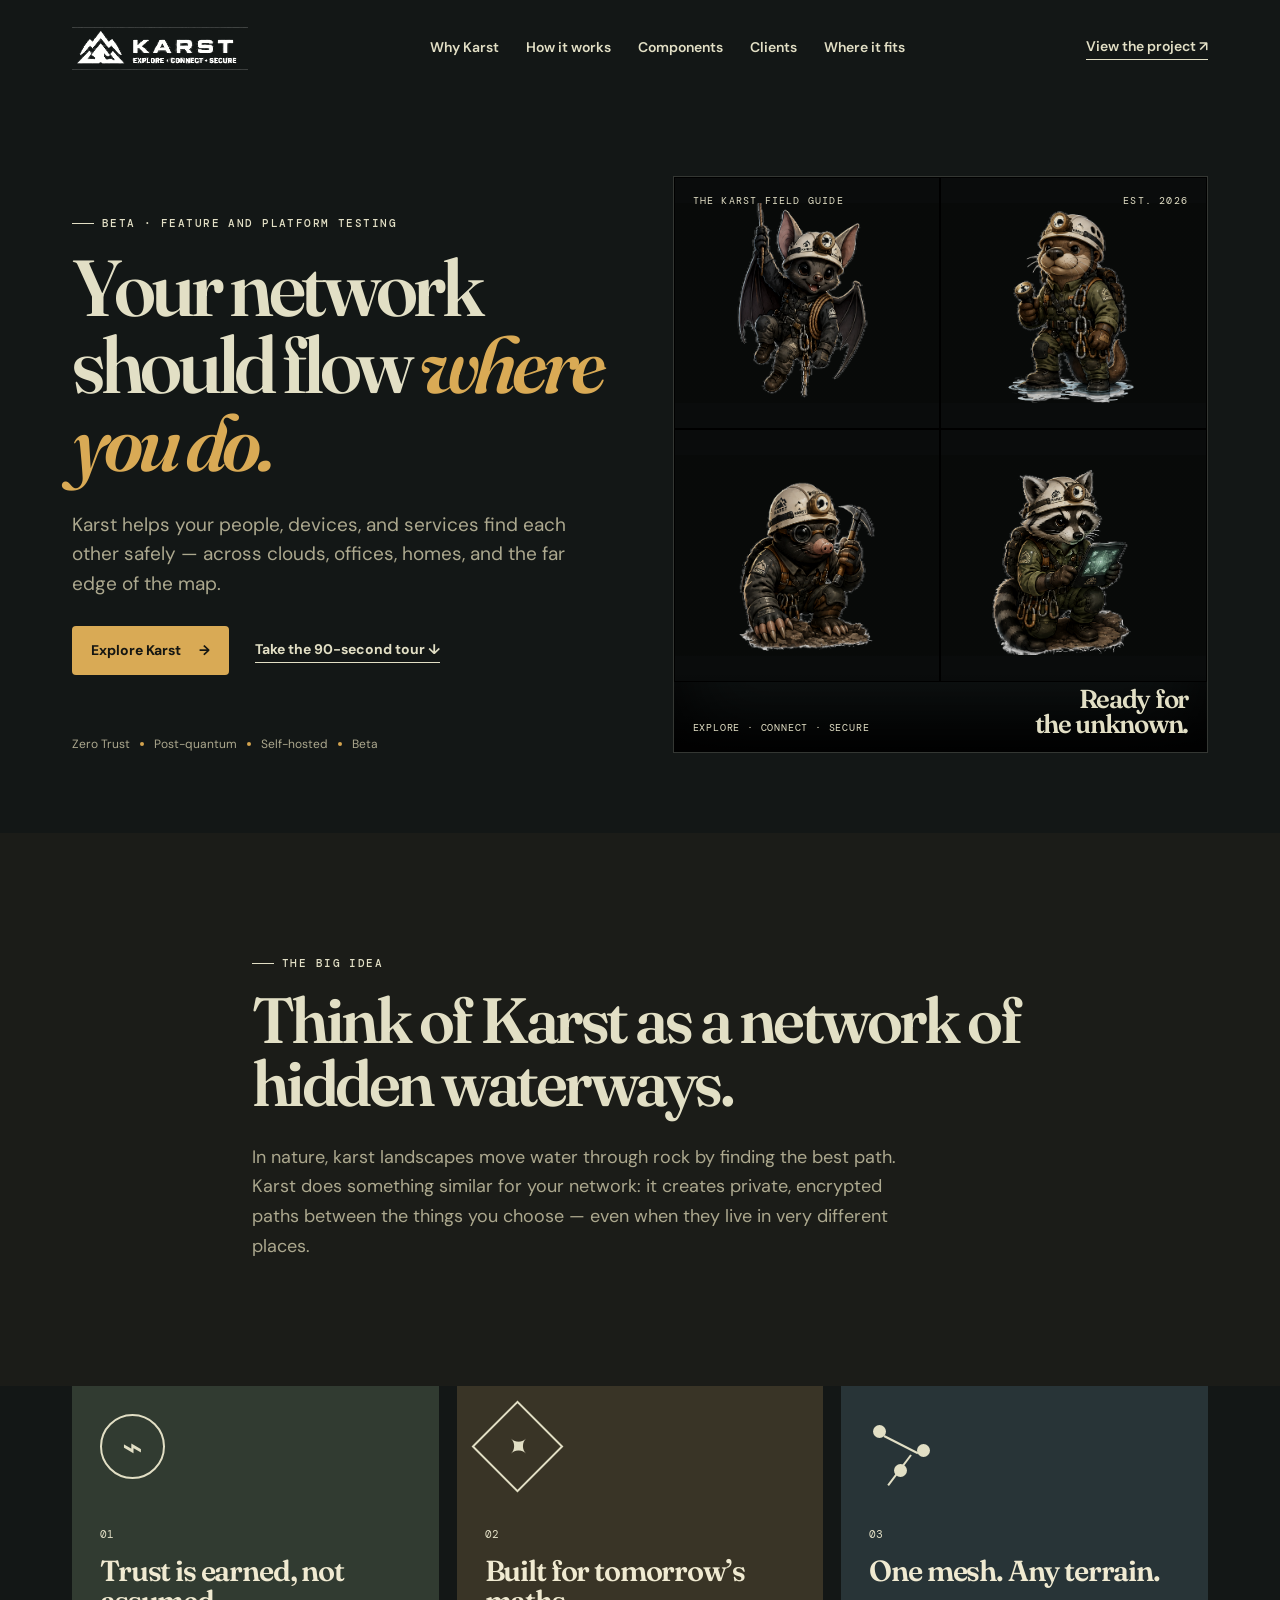
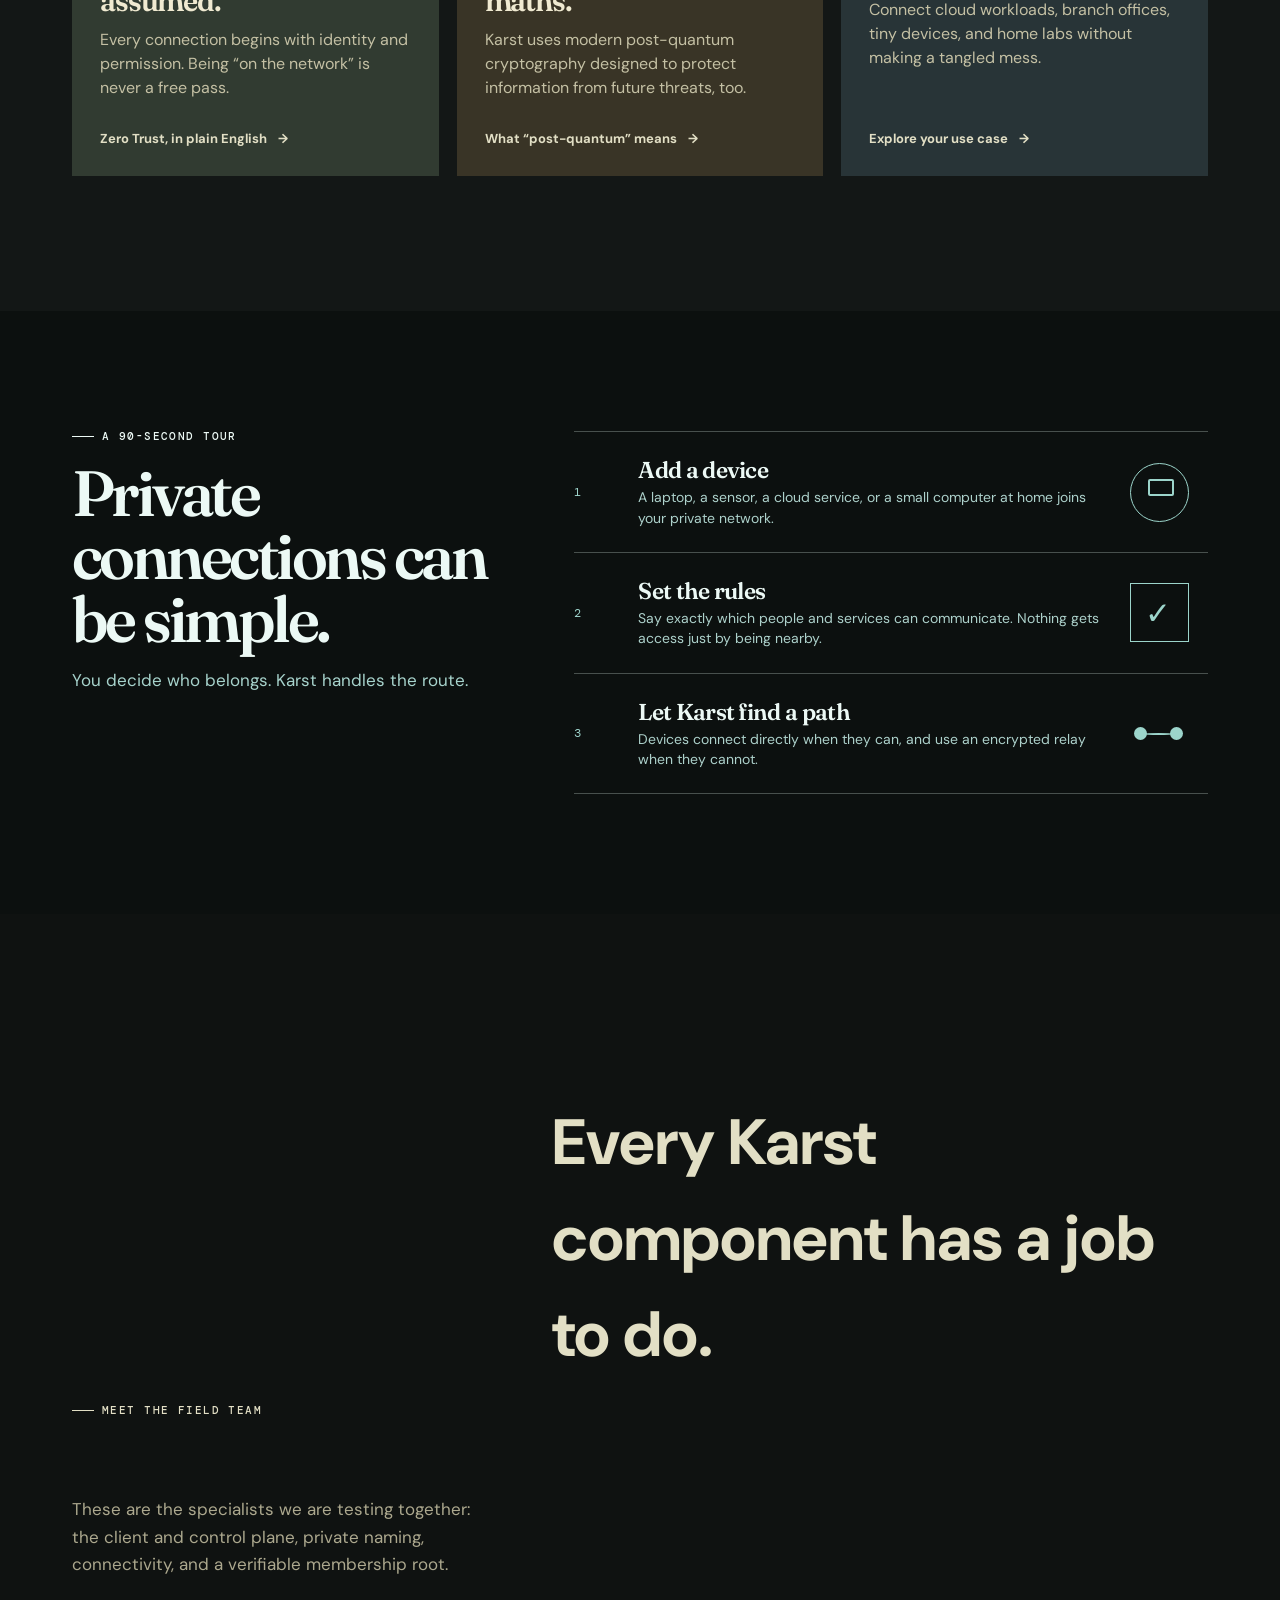
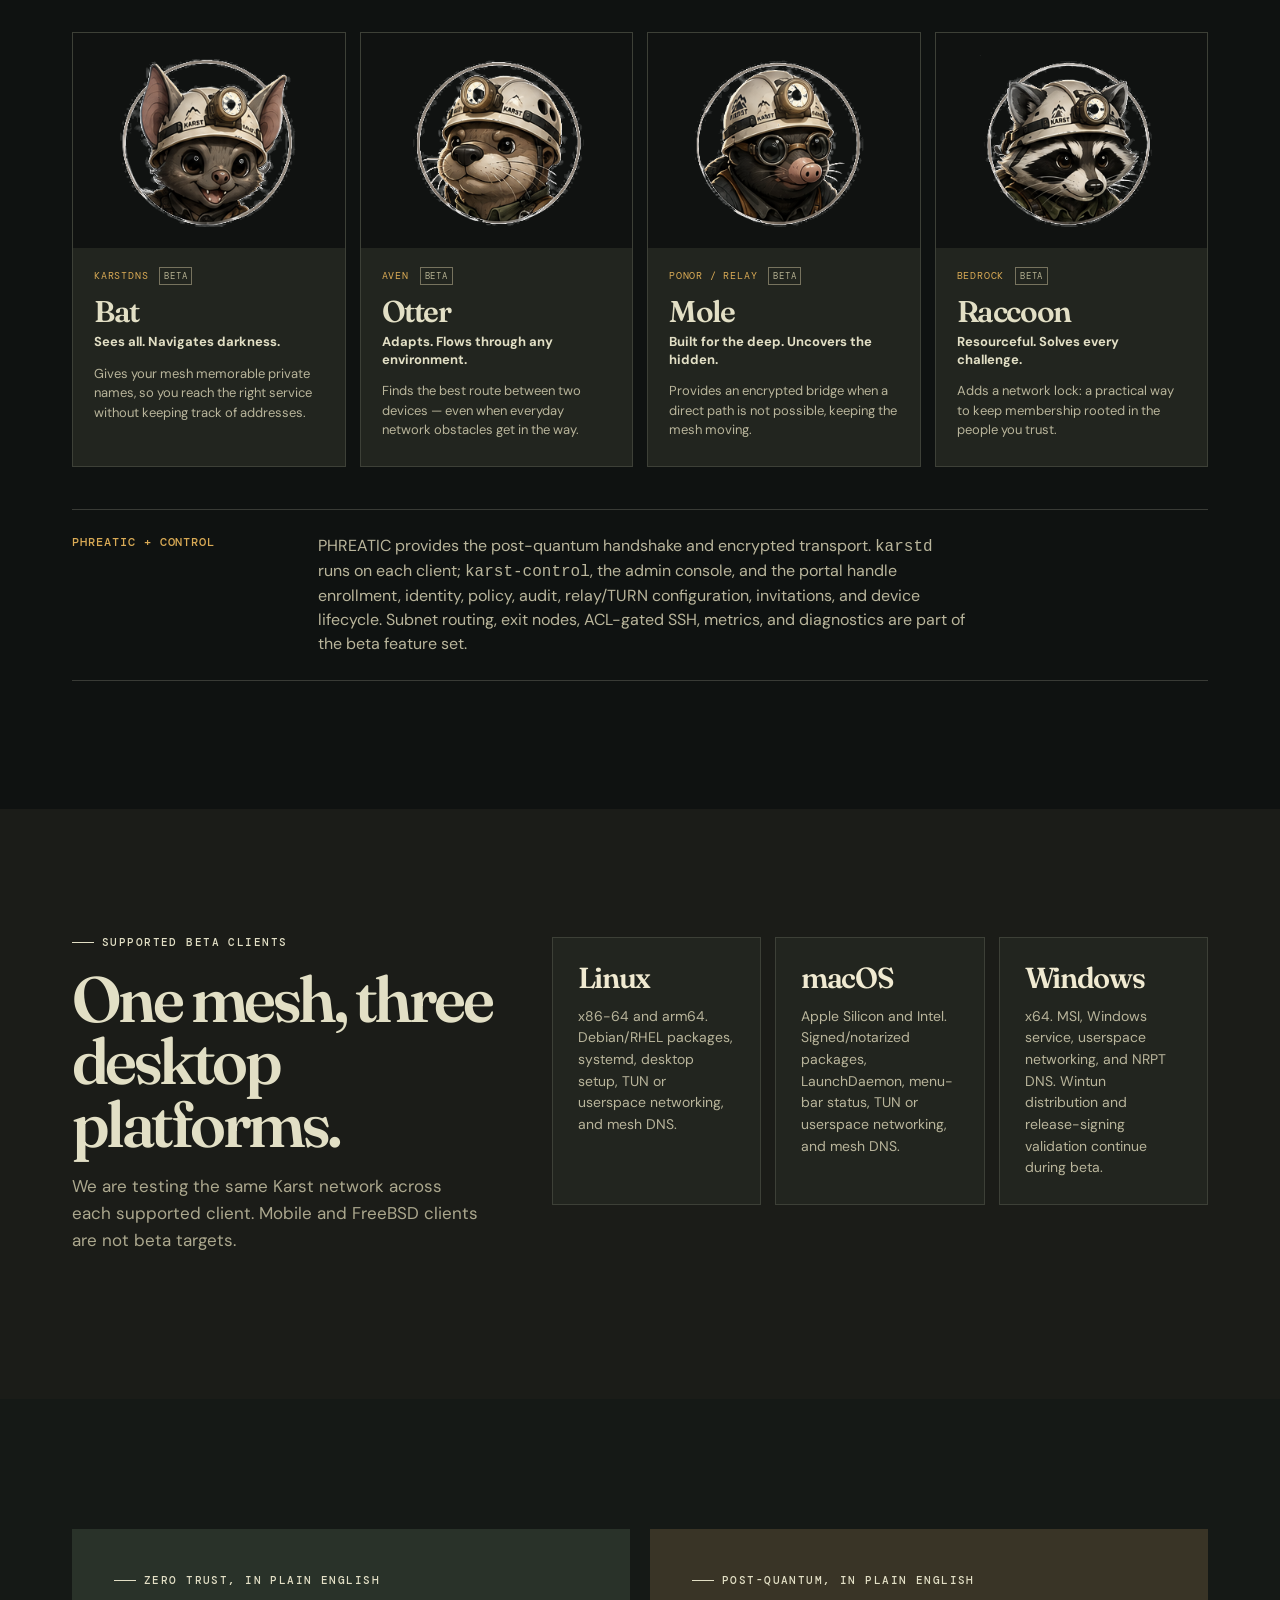
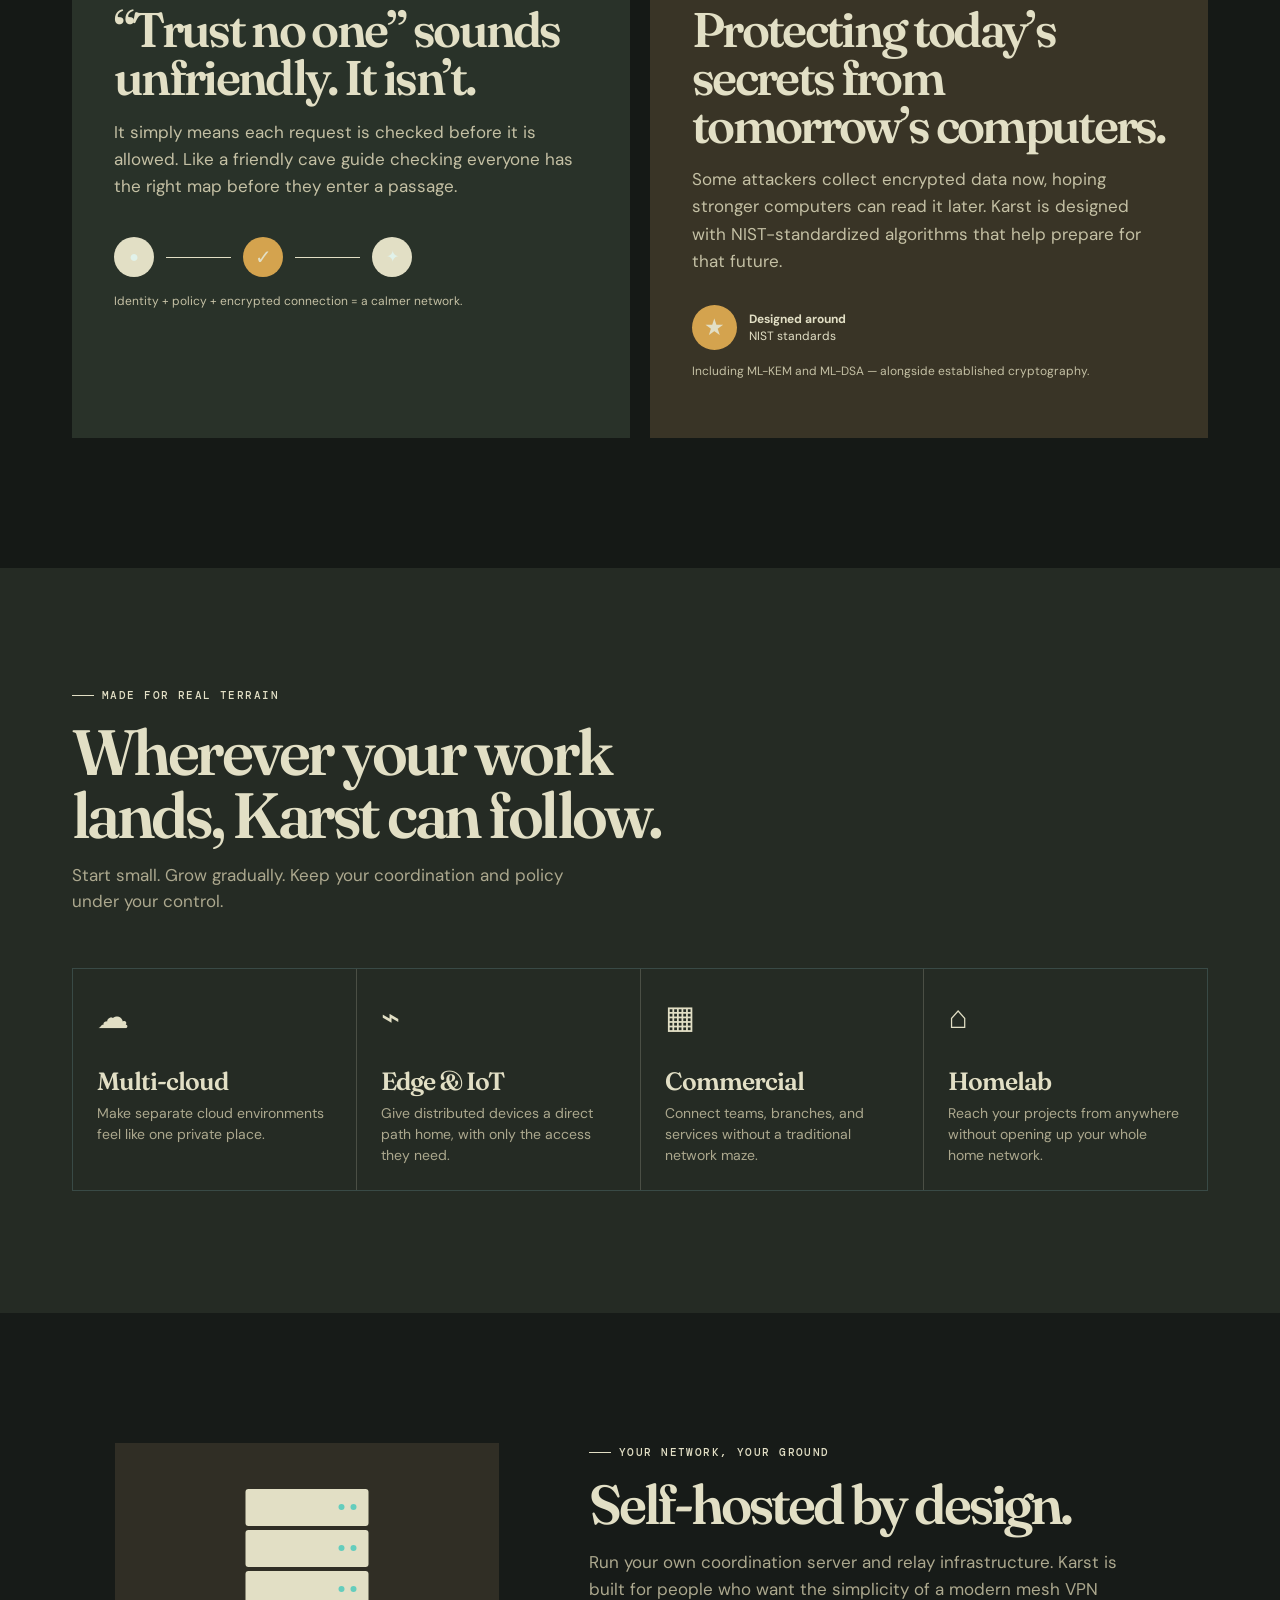
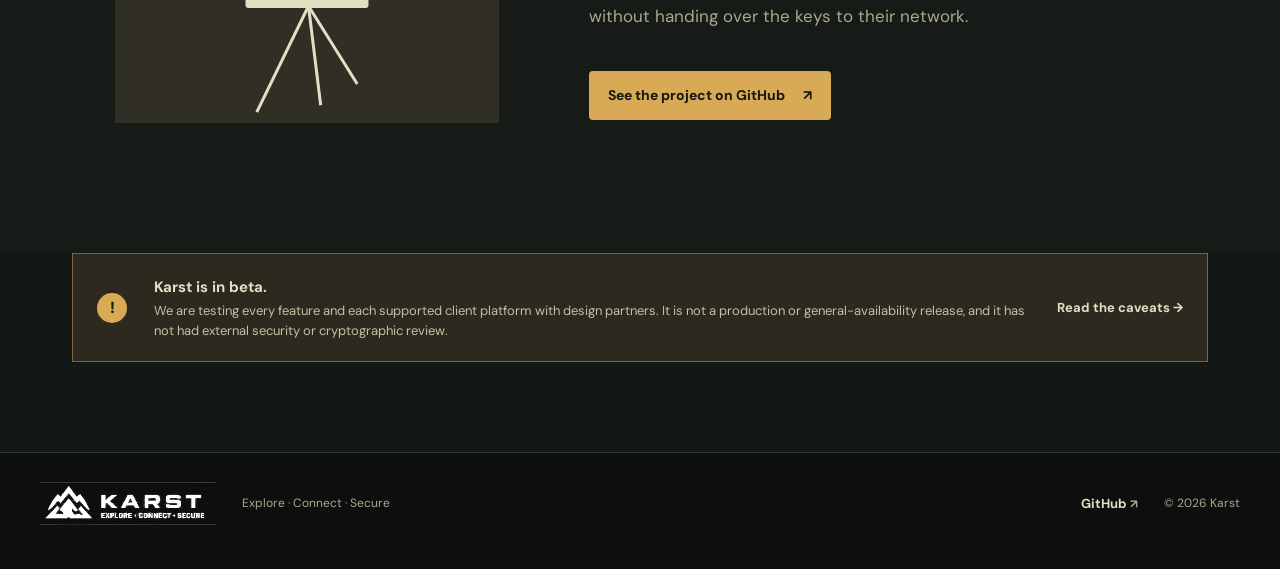
==== index.html @ dc6bfc46 "docs: present beta status and client platforms" ====
<!doctype html>
<html lang="en">
  <head>
    <meta charset="utf-8" />
    <meta name="viewport" content="width=device-width, initial-scale=1" />
    <meta name="description" content="Karst is a self-hosted, post-quantum mesh VPN for the places your work actually happens." />
    <meta name="theme-color" content="#063b45" />
    <title>Karst — Private networks, naturally</title>
    <link rel="preconnect" href="https://fonts.googleapis.com" />
    <link rel="preconnect" href="https://fonts.gstatic.com" crossorigin />
    <link href="https://fonts.googleapis.com/css2?family=DM+Mono:wght@400;500&family=DM+Sans:opsz,wght@9..40,400;9..40,500;9..40,600;9..40,700&family=Fraunces:opsz,wght@9..144,600;9..144,700&display=swap" rel="stylesheet" />
    <link rel="stylesheet" href="styles.css" />
  </head>
  <body>
    <a class="skip-link" href="#main">Skip to content</a>
    <div class="page-shell">
      <header class="nav">
        <a class="brand" href="#top" aria-label="Karst home"><img src="assets/karst_logo.png" alt="Karst — Explore, connect, secure" /></a>
        <nav aria-label="Main navigation">
          <a href="#why">Why Karst</a>
          <a href="#how">How it works</a>
          <a href="#components">Components</a>
          <a href="#clients">Clients</a>
          <a href="#where">Where it fits</a>
        </nav>
        <a class="nav-link" href="https://github.com/karst-net/karst">View the project <span aria-hidden="true">↗</span></a>
      </header>

      <main id="main">
        <section class="hero" id="top">
          <div class="hero-copy">
            <p class="eyebrow"><span></span> beta · feature and platform testing</p>
            <h1>Your network should flow <em>where you do.</em></h1>
            <p class="intro">Karst helps your people, devices, and services find each other safely — across clouds, offices, homes, and the far edge of the map.</p>
            <div class="actions">
              <a class="button button-primary" href="https://github.com/karst-net/karst">Explore Karst <span aria-hidden="true">→</span></a>
              <a class="text-link" href="#how">Take the 90-second tour <span aria-hidden="true">↓</span></a>
            </div>
            <div class="trust-row" aria-label="Key qualities">
              <span>Zero Trust</span><b></b><span>Post-quantum</span><b></b><span>Self-hosted</span><b></b><span>Beta</span>
            </div>
          </div>
          <div class="hero-panel" aria-label="Karst explorers: a bat, otter, mole, and raccoon equipped for the underground">
            <div class="hero-panel-top"><span>THE KARST FIELD GUIDE</span><span>EST. 2026</span></div>
            <div class="hero-mascot-grid"><div class="hero-mascot hero-bat"></div><div class="hero-mascot hero-otter"></div><div class="hero-mascot hero-mole"></div><div class="hero-mascot hero-raccoon"></div></div>
            <div class="hero-panel-bottom"><p>Explore · Connect · Secure</p><strong>Ready for<br />the unknown.</strong></div>
          </div>
        </section>

        <section class="statement" id="why">
          <p class="eyebrow"><span></span> the big idea</p>
          <h2>Think of Karst as a network of hidden waterways.</h2>
          <p>In nature, karst landscapes move water through rock by finding the best path. Karst does something similar for your network: it creates private, encrypted paths between the things you choose — even when they live in very different places.</p>
        </section>

        <section class="feature-grid" aria-label="Karst benefits">
          <article class="feature feature-teal"><div class="feature-icon lock-icon" aria-hidden="true">⌁</div><p class="number">01</p><h3>Trust is earned, not assumed.</h3><p>Every connection begins with identity and permission. Being “on the network” is never a free pass.</p><a href="#zero-trust">Zero Trust, in plain English <span>→</span></a></article>
          <article class="feature feature-sand"><div class="feature-icon crystal-icon" aria-hidden="true">✦</div><p class="number">02</p><h3>Built for tomorrow’s maths.</h3><p>Karst uses modern post-quantum cryptography designed to protect information from future threats, too.</p><a href="#pq">What “post-quantum” means <span>→</span></a></article>
          <article class="feature feature-blue"><div class="feature-icon route-icon" aria-hidden="true"><i></i><i></i><i></i></div><p class="number">03</p><h3>One mesh. Any terrain.</h3><p>Connect cloud workloads, branch offices, tiny devices, and home labs without making a tangled mess.</p><a href="#where">Explore your use case <span>→</span></a></article>
        </section>

        <section class="explainer" id="how">
          <div class="explainer-heading"><p class="eyebrow"><span></span> a 90-second tour</p><h2>Private connections can be simple.</h2><p>You decide who belongs. Karst handles the route.</p></div>
          <ol class="steps">
            <li><span class="step-no">1</span><div><h3>Add a device</h3><p>A laptop, a sensor, a cloud service, or a small computer at home joins your private network.</p></div><span class="step-art device-art" aria-hidden="true"></span></li>
            <li><span class="step-no">2</span><div><h3>Set the rules</h3><p>Say exactly which people and services can communicate. Nothing gets access just by being nearby.</p></div><span class="step-art rule-art" aria-hidden="true"></span></li>
            <li><span class="step-no">3</span><div><h3>Let Karst find a path</h3><p>Devices connect directly when they can, and use an encrypted relay when they cannot.</p></div><span class="step-art flow-art" aria-hidden="true"></span></li>
          </ol>
        </section>

        <section class="field-guide" id="components">
          <div class="guide-intro"><p class="eyebrow"><span></span> meet the field team</p><h2>Every Karst component has a job to do.</h2><p>These are the specialists we are testing together: the client and control plane, private naming, connectivity, and a verifiable membership root.</p></div>
          <div class="guide-grid">
            <article class="guide-card"><div class="mascot mascot-bat" role="img" aria-label="Bat Karst mascot"></div><div class="component-copy"><p class="component-kicker">KARSTDNS <span class="beta">BETA</span></p><h3>Bat</h3><p class="tagline">Sees all. Navigates darkness.</p><p>Gives your mesh memorable private names, so you reach the right service without keeping track of addresses.</p></div></article>
            <article class="guide-card"><div class="mascot mascot-otter" role="img" aria-label="Otter Karst mascot"></div><div class="component-copy"><p class="component-kicker">AVEN <span class="beta">BETA</span></p><h3>Otter</h3><p class="tagline">Adapts. Flows through any environment.</p><p>Finds the best route between two devices — even when everyday network obstacles get in the way.</p></div></article>
            <article class="guide-card"><div class="mascot mascot-mole" role="img" aria-label="Mole Karst mascot"></div><div class="component-copy"><p class="component-kicker">PONOR / RELAY <span class="beta">BETA</span></p><h3>Mole</h3><p class="tagline">Built for the deep. Uncovers the hidden.</p><p>Provides an encrypted bridge when a direct path is not possible, keeping the mesh moving.</p></div></article>
            <article class="guide-card"><div class="mascot mascot-raccoon" role="img" aria-label="Raccoon Karst mascot"></div><div class="component-copy"><p class="component-kicker">BEDROCK <span class="beta">BETA</span></p><h3>Raccoon</h3><p class="tagline">Resourceful. Solves every challenge.</p><p>Adds a network lock: a practical way to keep membership rooted in the people you trust.</p></div></article>
          </div>
          <div class="protocol-line"><span>PHREATIC + CONTROL</span><p>PHREATIC provides the post-quantum handshake and encrypted transport. <code>karstd</code> runs on each client; <code>karst-control</code>, the admin console, and the portal handle enrollment, identity, policy, audit, relay/TURN configuration, invitations, and device lifecycle. Subnet routing, exit nodes, ACL-gated SSH, metrics, and diagnostics are part of the beta feature set.</p></div>
        </section>

        <section class="client-platforms" id="clients" aria-labelledby="clients-heading">
          <div><p class="eyebrow"><span></span> supported beta clients</p><h2 id="clients-heading">One mesh, three desktop platforms.</h2><p>We are testing the same Karst network across each supported client. Mobile and FreeBSD clients are not beta targets.</p></div>
          <div class="platform-grid">
            <article><h3>Linux</h3><p>x86-64 and arm64. Debian/RHEL packages, systemd, desktop setup, TUN or userspace networking, and mesh DNS.</p></article>
            <article><h3>macOS</h3><p>Apple Silicon and Intel. Signed/notarized packages, LaunchDaemon, menu-bar status, TUN or userspace networking, and mesh DNS.</p></article>
            <article><h3>Windows</h3><p>x64. MSI, Windows service, userspace networking, and NRPT DNS. Wintun distribution and release-signing validation continue during beta.</p></article>
          </div>
        </section>

        <section class="plain-language" id="zero-trust">
          <div class="language-card">
            <p class="eyebrow"><span></span> zero trust, in plain english</p>
            <h2>“Trust no one” sounds unfriendly. It isn’t.</h2>
            <p>It simply means each request is checked before it is allowed. Like a friendly cave guide checking everyone has the right map before they enter a passage.</p>
            <div class="mini-flow"><span class="person-dot">●</span><i></i><span class="gate">✓</span><i></i><span class="service-dot">✦</span></div>
            <p class="fine-print">Identity + policy + encrypted connection = a calmer network.</p>
          </div>
          <div class="language-card language-card-pq" id="pq">
            <p class="eyebrow"><span></span> post-quantum, in plain english</p>
            <h2>Protecting today’s secrets from tomorrow’s computers.</h2>
            <p>Some attackers collect encrypted data now, hoping stronger computers can read it later. Karst is designed with NIST-standardized algorithms that help prepare for that future.</p>
            <div class="nist-badge"><span>★</span><div><strong>Designed around</strong><br />NIST standards</div></div>
            <p class="fine-print">Including ML-KEM and ML-DSA — alongside established cryptography.</p>
          </div>
        </section>

        <section class="terrain" id="where">
          <div class="terrain-intro"><p class="eyebrow"><span></span> made for real terrain</p><h2>Wherever your work lands, Karst can follow.</h2><p>Start small. Grow gradually. Keep your coordination and policy under your control.</p></div>
          <div class="terrain-cards">
            <article><span class="terrain-symbol">☁</span><h3>Multi-cloud</h3><p>Make separate cloud environments feel like one private place.</p></article>
            <article><span class="terrain-symbol">⌁</span><h3>Edge & IoT</h3><p>Give distributed devices a direct path home, with only the access they need.</p></article>
            <article><span class="terrain-symbol">▦</span><h3>Commercial</h3><p>Connect teams, branches, and services without a traditional network maze.</p></article>
            <article><span class="terrain-symbol">⌂</span><h3>Homelab</h3><p>Reach your projects from anywhere without opening up your whole home network.</p></article>
          </div>
        </section>

        <section class="self-hosted">
          <div class="self-hosted-art" aria-hidden="true"><div class="server-stack"><i></i><i></i><i></i></div><div class="root root-one"></div><div class="root root-two"></div><div class="root root-three"></div></div>
          <div><p class="eyebrow"><span></span> your network, your ground</p><h2>Self-hosted by design.</h2><p>Run your own coordination server and relay infrastructure. Karst is built for people who want the simplicity of a modern mesh VPN without handing over the keys to their network.</p><a class="button button-dark" href="https://github.com/karst-net/karst">See the project on GitHub <span aria-hidden="true">↗</span></a></div>
        </section>

        <aside class="status-note" aria-label="Project status"><span class="status-pin">!</span><div><strong>Karst is in beta.</strong><p>We are testing every feature and each supported client platform with design partners. It is not a production or general-availability release, and it has not had external security or cryptographic review.</p></div><a href="https://github.com/karst-net/karst#beta-caveats-stated-plainly">Read the caveats <span aria-hidden="true">→</span></a></aside>
      </main>

      <footer><a class="brand" href="#top"><img src="assets/karst_logo.png" alt="Karst — Explore, connect, secure" /></a><p>Explore · Connect · Secure</p><a href="https://github.com/karst-net/karst">GitHub <span aria-hidden="true">↗</span></a><span>© 2026 Karst</span></footer>
    </div>
  </body>
</html>
---- styles.css ----
:root{--ink:#073d47;--deep:#04343e;--aqua:#b7e8df;--water:#36a8b5;--sand:#f6dfab;--paper:#fbf8ee;--coral:#ef806c;--muted:#51717a;--line:rgba(7,61,71,.17)}
*{box-sizing:border-box}
html{scroll-behavior:smooth}
body{margin:0;background:var(--paper);color:var(--ink);font-family:"DM Sans",sans-serif;font-size:16px;line-height:1.5}
.page-shell{overflow:hidden}
.skip-link{position:absolute;left:-999px}
.skip-link:focus{left:1rem;top:1rem;z-index:20;background:#fff;padding:.6rem;color:var(--ink)}
.nav{max-width:1200px;margin:auto;padding:26px 32px;display:flex;align-items:center;justify-content:space-between;gap:24px}
.brand{display:inline-flex;align-items:center;text-decoration:none;color:var(--ink);font-size:26px;font-weight:700;letter-spacing:-1.5px}.brand img{display:block;width:176px;height:auto;filter:brightness(0) invert(1) sepia(.15) saturate(.6)}
.brand-mark{display:flex;align-items:end;gap:2px;height:21px}
.brand-mark i{display:block;width:6px;background:var(--water);border-radius:8px 8px 2px 2px;transform:skewY(-14deg)}
.brand-mark i:nth-child(1){height:10px}
.brand-mark i:nth-child(2){height:19px}
.brand-mark i:nth-child(3){height:14px}
.nav nav{display:flex;gap:27px}
.nav a:not(.brand){color:var(--ink);font-size:14px;text-decoration:none;font-weight:600}
.nav-link{border-bottom:1px solid var(--ink);padding-bottom:2px}
.hero{max-width:1200px;margin:22px auto 0;padding:58px 32px 80px;display:grid;grid-template-columns:1.03fr .97fr;gap:32px;min-height:650px}
.eyebrow{font:500 11px/1 "DM Mono",monospace;text-transform:uppercase;letter-spacing:.13em;margin:0 0 20px;display:flex;align-items:center;gap:8px}
.eyebrow span{width:22px;height:1px;background:currentColor}
.hero-copy{padding-top:42px}
.hero h1,.statement h2,.explainer h2,.plain-language h2,.terrain h2,.self-hosted h2{font-family:Fraunces,serif;font-weight:600;letter-spacing:-.055em;line-height:.98;margin:0}
.hero h1{font-size:clamp(3.7rem,6.2vw,5.7rem);max-width:630px}
.hero h1 em{color:#209aaa;font-style:italic}
.intro{font-size:19px;line-height:1.55;color:var(--muted);max-width:520px;margin:28px 0}
.actions{display:flex;align-items:center;gap:26px;flex-wrap:wrap}
.button{display:inline-flex;align-items:center;gap:18px;padding:14px 19px;border-radius:4px;text-decoration:none;font-weight:700;font-size:14px}
.button-primary{background:var(--ink);color:#fff}
.button-dark{background:var(--deep);color:#fff;margin-top:24px}
.text-link{color:var(--ink);font-size:14px;font-weight:700;text-decoration:none;border-bottom:1px solid var(--ink);padding-bottom:2px}
.trust-row{display:flex;align-items:center;gap:10px;color:var(--muted);font-size:12px;margin-top:60px}
.trust-row b{height:4px;width:4px;background:var(--coral);border-radius:50%}
.cave-scene{position:relative;min-height:500px;background:#d6f0e7;border-radius:48% 48% 4px 4px;overflow:hidden;border:1px solid rgba(7,61,71,.1)}
.sun{position:absolute;width:70px;height:70px;border-radius:50%;background:#f8c960;right:20%;top:50px}
.cloud{position:absolute;width:77px;height:18px;border-radius:20px;background:#fff9e9;top:95px}
.cloud:after,.cloud:before{content:"";position:absolute;border-radius:50%;background:inherit}
.cloud:before{width:31px;height:31px;left:15px;bottom:3px}
.cloud:after{width:23px;height:23px;left:40px;bottom:2px}
.cloud-one{left:18%;transform:scale(.7)}
.cloud-two{right:18%;top:160px;transform:scale(.5)}
.hill{position:absolute;border-radius:50% 50% 0 0}
.hill-back{width:125%;height:220px;background:#7ec6b6;bottom:170px;left:-45%}
.hill-front{width:120%;height:250px;background:#278b89;bottom:105px;right:-42%;transform:rotate(-9deg)}
.cave-roof{position:absolute;background:#0a5660;width:115%;height:175px;bottom:0;left:-7%;border-radius:50% 50% 0 0}
.cave-roof:before,.cave-roof:after{content:"";position:absolute;background:#0a5660;bottom:125px;width:72px;height:130px;border-radius:50% 0 45% 0}
.cave-roof:before{left:15%;transform:rotate(18deg)}
.cave-roof:after{right:15%;transform:scaleX(-1) rotate(18deg)}
.cave-floor{position:absolute;background:#073e49;width:110%;height:100px;bottom:-60px;left:-5%;border-radius:50% 50% 0 0}
.water{position:absolute;background:#5ed0d3;border-radius:50%;z-index:2}
.water-main{width:90%;height:55px;left:12%;bottom:59px;transform:rotate(-3deg)}
.water-side{width:44%;height:40px;left:-10%;bottom:80px;transform:rotate(20deg)}
.droplet{width:9px;height:17px;background:#5ed0d3;position:absolute;border-radius:9px 9px 9px 9px;transform:rotate(45deg);z-index:3}
.drop-one{left:42%;bottom:105px}
.drop-two{left:45%;bottom:133px;transform:rotate(45deg) scale(.65)}
.drop-three{left:48%;bottom:113px;transform:rotate(45deg) scale(.45)}
.node{position:absolute;width:43px;height:43px;background:#fff9e9;border:2px solid var(--ink);border-radius:50%;z-index:4;display:grid;place-items:center;font-size:20px;color:var(--ink)}
.node-one{top:136px;left:18%}
.node-two{top:244px;right:20%}
.node-three{bottom:96px;left:43%}
.connection{height:2px;background:var(--ink);position:absolute;z-index:3;transform-origin:left;opacity:.8}
.connection-one{width:225px;left:24%;top:170px;transform:rotate(25deg)}
.connection-two{width:152px;left:47%;top:263px;transform:rotate(101deg)}
.scene-label{position:absolute;z-index:5;font:10px "DM Mono",monospace;margin:0;text-transform:uppercase;letter-spacing:.08em;color:var(--ink)}
.label-cloud{top:124px;left:10%}
.label-home{top:231px;right:10%}
.label-edge{bottom:77px;left:37%}
.scene-caption{position:absolute;z-index:6;bottom:17px;right:24px;color:#fff;font:600 15px/1.15 Fraunces,serif;letter-spacing:-.03em}
.statement{max-width:840px;margin:0 auto;padding:125px 32px}
.statement h2,.explainer h2,.terrain h2{font-size:clamp(2.65rem,5vw,4.6rem)}
.statement>p:last-child{max-width:680px;color:var(--muted);font-size:18px;line-height:1.65;margin:28px 0 0}
.feature-grid{max-width:1200px;margin:auto;padding:0 32px 135px;display:grid;grid-template-columns:repeat(3,1fr);gap:18px}
.feature{min-height:390px;padding:28px;display:flex;flex-direction:column;align-items:flex-start}
.feature-teal{background:#b9e9df}
.feature-sand{background:var(--sand)}
.feature-blue{background:#a9dce0}
.feature-icon{width:65px;height:65px;border:2px solid var(--ink);display:grid;place-items:center;margin-bottom:48px;font-size:35px}
.lock-icon{border-radius:50%;font-family:Fraunces}
.crystal-icon{transform:rotate(45deg);font-size:28px}
.crystal-icon::first-letter{transform:rotate(-45deg)}
.route-icon{border:0;position:relative}
.route-icon i{position:absolute;width:13px;height:13px;background:var(--ink);border-radius:50%}
.route-icon i:nth-child(1){left:4px;top:11px}
.route-icon i:nth-child(2){right:4px;top:30px}
.route-icon i:nth-child(3){left:25px;bottom:2px}
.route-icon:after,.route-icon:before{content:"";position:absolute;background:var(--ink);height:2px;width:38px;transform-origin:left}
.route-icon:before{transform:rotate(27deg);left:15px;top:21px}
.route-icon:after{transform:rotate(127deg);left:42px;top:40px}
.number{font:11px "DM Mono",monospace;margin:0 0 15px}
.feature h3{font:600 29px/1.02 Fraunces,serif;letter-spacing:-.04em;margin:0 0 12px}
.feature p:not(.number){color:#255b63;margin:0;line-height:1.5}
.feature a{margin-top:auto;padding-top:23px;color:var(--ink);font-size:13px;font-weight:700;text-decoration:none}
.feature a span{margin-left:8px}
.explainer{background:var(--deep);color:#ecf9f5;padding:120px max(32px,calc((100% - 1136px)/2));display:grid;grid-template-columns:.8fr 1.2fr;gap:80px}
.explainer-heading p:last-child{color:#a7d3cc;font-size:17px}
.steps{margin:0;padding:0;list-style:none}
.steps li{display:grid;grid-template-columns:47px 1fr 78px;gap:17px;border-top:1px solid rgba(233,250,244,.27);padding:24px 0;align-items:center}
.steps li:last-child{border-bottom:1px solid rgba(233,250,244,.27)}
.step-no{font:12px "DM Mono",monospace;color:#9fd5cc}
.steps h3{font:600 23px Fraunces,serif;letter-spacing:-.03em;margin:0 0 3px}
.steps p{margin:0;color:#add1cb;line-height:1.45;font-size:14px}
.step-art{width:59px;height:59px;border:1px solid #9cd5cb;position:relative}
.device-art{border-radius:50%}
.device-art:after{content:"";position:absolute;width:22px;height:13px;border:2px solid #9cd5cb;border-radius:2px;left:17px;top:15px}
.rule-art:before{content:"✓";position:absolute;font-size:31px;color:#9cd5cb;left:14px;top:7px}
.flow-art{border:0}
.flow-art:before,.flow-art:after{content:"";position:absolute;border-radius:50%;width:13px;height:13px;background:#9cd5cb;top:23px}
.flow-art:before{left:4px;box-shadow:36px 0 0 #9cd5cb}
.flow-art:after{width:29px;height:2px;left:14px;top:29px}
.plain-language{max-width:1200px;margin:auto;padding:130px 32px;display:grid;grid-template-columns:1fr 1fr;gap:20px}
.language-card{padding:46px 42px;background:#e1f2ea;min-height:460px}
.language-card-pq{background:#fae6b5}
.plain-language h2{font-size:clamp(2.4rem,3.8vw,3.65rem);max-width:475px}
.plain-language>div>p:not(.eyebrow):not(.fine-print){color:var(--muted);font-size:17px;line-height:1.6;max-width:470px}
.mini-flow{display:flex;align-items:center;gap:12px;margin:37px 0 15px}
.mini-flow i{width:65px;height:1px;background:var(--ink)}
.person-dot,.service-dot,.gate{display:grid;place-items:center;width:40px;height:40px;border-radius:50%;background:var(--ink);color:#e1f2ea}
.gate{background:var(--coral);color:var(--ink);font-size:20px}
.fine-print{font-size:12px;color:var(--muted)}
.nist-badge{display:flex;gap:12px;align-items:center;margin-top:30px;font-size:12px;line-height:1.35}
.nist-badge span{display:grid;place-items:center;width:45px;height:45px;border-radius:50%;background:var(--coral);font-size:23px}
.terrain{background:#d3efe9;padding:122px max(32px,calc((100% - 1136px)/2))}
.terrain-intro{max-width:665px}
.terrain-intro>p:last-child{font-size:17px;color:var(--muted);max-width:500px}
.terrain-cards{display:grid;grid-template-columns:repeat(4,1fr);gap:1px;margin-top:54px;border:1px solid rgba(7,61,71,.25);background:rgba(7,61,71,.25)}
.terrain-cards article{background:#d3efe9;padding:24px;min-height:210px}
.terrain-symbol{font-size:32px}
.terrain-cards h3{font:600 25px Fraunces,serif;letter-spacing:-.04em;margin:25px 0 7px}
.terrain-cards p{margin:0;color:var(--muted);font-size:14px;line-height:1.5}
.self-hosted{max-width:1050px;margin:130px auto;display:grid;grid-template-columns:.8fr 1.2fr;align-items:center;gap:90px;padding:0 32px}
.self-hosted h2{font-size:clamp(3rem,4.3vw,4.25rem)}
.self-hosted p:not(.eyebrow){font-size:17px;color:var(--muted);line-height:1.6;max-width:540px}
.self-hosted-art{height:280px;background:#f6dfab;position:relative;overflow:hidden}
.server-stack{position:absolute;left:50%;top:42px;transform:translateX(-50%);z-index:3}
.server-stack i{display:block;background:var(--ink);width:123px;height:37px;margin:4px;border-radius:3px;position:relative}
.server-stack i:after{content:"";position:absolute;width:6px;height:6px;border-radius:50%;background:#64cdbd;right:12px;top:15px;box-shadow:-12px 0 0 #64cdbd}
.root{position:absolute;width:3px;background:var(--ink);transform-origin:top;left:50%;top:163px}
.root-one{height:92px;transform:rotate(-32deg)}
.root-two{height:118px;transform:rotate(26deg)}
.root-three{height:100px;transform:rotate(-7deg)}
.status-note{max-width:1136px;margin:0 auto 90px;padding:21px 24px;background:#fff2d4;border:1px solid #efcf88;display:grid;grid-template-columns:42px 1fr auto;gap:15px;align-items:center}
.status-pin{display:grid;place-items:center;width:30px;height:30px;border-radius:50%;background:var(--coral);font-weight:700}
.status-note strong{font-size:15px}
.status-note p{color:#5b5a4c;font-size:13px;margin:2px 0 0}
.status-note a{font-size:13px;color:var(--ink);font-weight:700;text-decoration:none;white-space:nowrap}
footer{max-width:1200px;margin:auto;border-top:1px solid var(--line);padding:28px 32px 46px;display:flex;align-items:center;gap:26px}
footer .brand{font-size:23px}
footer p,footer span{font-size:12px;color:var(--muted);margin:0}
footer a:not(.brand){color:var(--ink);font-size:13px;font-weight:700;text-decoration:none;margin-left:auto}
@media(max-width:820px){.nav nav,.nav-link{display:none}
.nav{padding:20px 22px}
.hero{grid-template-columns:1fr;padding:30px 22px 60px;min-height:auto}
.hero-copy{padding:0}
.cave-scene{min-height:420px}
.statement{padding:85px 22px}
.feature-grid{padding:0 22px 85px;grid-template-columns:1fr}
.feature{min-height:290px}
.feature-icon{margin-bottom:32px}
.explainer{padding:80px 22px;grid-template-columns:1fr;gap:36px}
.plain-language{padding:85px 22px;grid-template-columns:1fr}
.language-card{padding:34px 27px;min-height:0}
.terrain{padding:85px 22px}
.terrain-cards{grid-template-columns:1fr 1fr}
.terrain-cards article{min-height:175px}
.self-hosted{margin:85px auto;grid-template-columns:1fr;gap:35px;padding:0 22px}
.self-hosted-art{order:2}
.status-note{margin:0 22px 60px;grid-template-columns:35px 1fr}
.status-note a{grid-column:2}
footer{margin:0 22px;padding:24px 0 35px;gap:16px;flex-wrap:wrap}
footer a:not(.brand){margin-left:0}
}
@media(max-width:480px){.hero h1{font-size:3.5rem}
.cave-scene{min-height:360px}
.terrain-cards{grid-template-columns:1fr}
.steps li{grid-template-columns:33px 1fr}
.step-art{display:none}
.status-note{padding:17px}
.trust-row{gap:7px}
.mini-flow i{width:38px}
}

/* Field-guide palette and mascot system */
:root{--ink:#e2dfc5;--deep:#101413;--aqua:#8c9a7a;--water:#d9aa55;--sand:#302e25;--paper:#131716;--coral:#d4a34e;--muted:#aca88e;--line:rgba(226,223,197,.2)}
.hero h1 em{color:var(--water)}.button-primary,.button-dark{background:var(--water);color:#151612}.statement{background:#1b1c18;max-width:none;padding-left:max(32px,calc((100% - 776px)/2));padding-right:max(32px,calc((100% - 776px)/2))}.feature-teal{background:#313b31}.feature-sand{background:#393426}.feature-blue{background:#283437}.feature p:not(.number){color:#c4c0a4}.feature h3{color:#f0ead1}.explainer{background:#0c100f}.plain-language{background:#151916;max-width:none;padding-left:max(32px,calc((100% - 1136px)/2));padding-right:max(32px,calc((100% - 1136px)/2))}.language-card{background:#293229}.language-card-pq{background:#393426}.plain-language>div>p:not(.eyebrow):not(.fine-print),.fine-print{color:#c4c0a4}.terrain{background:#252b24}.terrain-cards{background:rgba(226,223,197,.2)}.terrain-cards article{background:#252b24}.self-hosted-art{background:#302e25}.status-note{background:#2d291e;border-color:#7b6436}.status-note p{color:#c4c0a4}.status-pin{background:var(--water);color:#151612}
.hero-panel{position:relative;min-height:505px;overflow:hidden;background:#0e1212;border:1px solid rgba(226,223,197,.18);box-shadow:inset 0 0 80px #000}.hero-panel-top{position:absolute;z-index:2;inset:0 0 auto;display:flex;justify-content:space-between;padding:17px 19px;color:#e2dfc5;font:10px "DM Mono",monospace;letter-spacing:.12em}.hero-mascot-grid{display:grid;grid-template-columns:repeat(2,1fr);height:505px;filter:saturate(.78) contrast(1.05)}.hero-mascot,.mascot{background-repeat:no-repeat;background-color:#0f1211;background-position:center;background-size:cover}.hero-mascot{border:1px solid #000}.hero-bat{background-image:linear-gradient(#00000020,#00000020),url("assets/karst_bat_full.png")}.hero-otter{background-image:linear-gradient(#00000020,#00000020),url("assets/karst_otter_full.png")}.hero-mole{background-image:linear-gradient(#00000020,#00000020),url("assets/karst_mole_full.png")}.hero-raccoon{background-image:linear-gradient(#00000020,#00000020),url("assets/karst_raccoon_full.png")}.hero-panel-bottom{position:absolute;z-index:2;inset:auto 0 0;padding:16px 19px;display:flex;align-items:end;justify-content:space-between;background:linear-gradient(transparent,rgba(0,0,0,.9));color:#e2dfc5}.hero-panel-bottom p{font:10px "DM Mono",monospace;text-transform:uppercase;letter-spacing:.08em;margin:0 0 2px}.hero-panel-bottom strong{font:600 26px/.95 Fraunces,serif;letter-spacing:-.05em;text-align:right}
.field-guide{padding:128px max(32px,calc((100% - 1136px)/2));background:#0f1211}.guide-intro{display:grid;grid-template-columns:.78fr 1.22fr;gap:60px;align-items:end;margin-bottom:54px}.field-guide h2{font-size:clamp(2.65rem,5vw,4.6rem)}.guide-intro>p:last-child{margin:0;max-width:410px;color:var(--muted);font-size:17px;line-height:1.6}.guide-grid{display:grid;grid-template-columns:repeat(4,1fr);gap:14px}.guide-card{background:#22251f;border:1px solid rgba(226,223,197,.14);overflow:hidden}.mascot{height:215px;filter:saturate(.7)}.mascot-bat{background-image:url("assets/karst_bat_head.png")}.mascot-otter{background-image:url("assets/karst_otter_head.png")}.mascot-mole{background-image:url("assets/karst_mole_head.png")}.mascot-raccoon{background-image:url("assets/karst_raccoon_head.png")}.component-copy{padding:21px 21px 26px}.component-kicker{font:10px "DM Mono",monospace;letter-spacing:.08em;color:var(--water);margin:0 0 15px}.beta{font-size:9px;color:#b4b091;border:1px solid #77735e;padding:2px 4px;margin-left:4px}.component-copy h3{font:600 30px/1 Fraunces,serif;letter-spacing:-.045em;margin:0 0 6px}.component-copy .tagline{color:#e2dfc5;font-size:13px;font-weight:700;line-height:1.35;margin:0 0 13px}.component-copy p:last-child{font-size:13px;line-height:1.5;color:#b9b59b;margin:0}.protocol-line{display:grid;grid-template-columns:220px 1fr;gap:26px;margin-top:42px;padding:24px 0;border-top:1px solid rgba(226,223,197,.2);border-bottom:1px solid rgba(226,223,197,.2)}.protocol-line span{font:500 12px "DM Mono",monospace;color:var(--water);letter-spacing:.08em}.protocol-line p{max-width:650px;margin:0;color:#b9b59b;line-height:1.5}.self-hosted{background:#171b18;max-width:none;margin:0;padding:130px max(32px,calc((100% - 1050px)/2))}footer{background:#0c0f0e;max-width:none;padding-left:max(32px,calc((100% - 1200px)/2));padding-right:max(32px,calc((100% - 1200px)/2))}.client-platforms{background:#1b1c18;padding:128px max(32px,calc((100% - 1136px)/2));display:grid;grid-template-columns:.78fr 1.22fr;gap:60px;align-items:start}.client-platforms h2{font:600 clamp(2.65rem,5vw,4.6rem)/.98 Fraunces,serif;letter-spacing:-.055em;margin:0}.client-platforms>div>p:last-child{max-width:410px;color:var(--muted);font-size:17px;line-height:1.6}.platform-grid{display:grid;grid-template-columns:repeat(3,1fr);gap:14px}.platform-grid article{min-height:220px;padding:25px;background:#22251f;border:1px solid rgba(226,223,197,.14)}.platform-grid h3{font:600 29px/1 Fraunces,serif;letter-spacing:-.045em;margin:0 0 14px;color:#f0ead1}.platform-grid p{margin:0;color:#b9b59b;font-size:14px;line-height:1.55}
@media(max-width:820px){.hero-panel{min-height:420px}.hero-mascot-grid{height:420px}.guide-intro{grid-template-columns:1fr;gap:20px}.guide-grid{grid-template-columns:1fr 1fr}.field-guide{padding:85px 22px}.client-platforms{padding:85px 22px;grid-template-columns:1fr;gap:28px}.platform-grid{grid-template-columns:1fr}.platform-grid article{min-height:0}.plain-language{padding-left:22px;padding-right:22px}.self-hosted{padding:85px 22px}.statement{padding-left:22px;padding-right:22px}}
@media(max-width:480px){.hero-panel{min-height:350px}.hero-mascot-grid{height:350px}.guide-grid{grid-template-columns:1fr}.mascot{height:190px}.protocol-line{grid-template-columns:1fr;gap:8px}.hero-panel-bottom strong{font-size:21px}}

/* Keep every transparent mascot fully inside its panel. */
.hero-mascot{background-size:auto 80%;background-position:center}
.mascot{background-size:auto 80%;background-position:center}
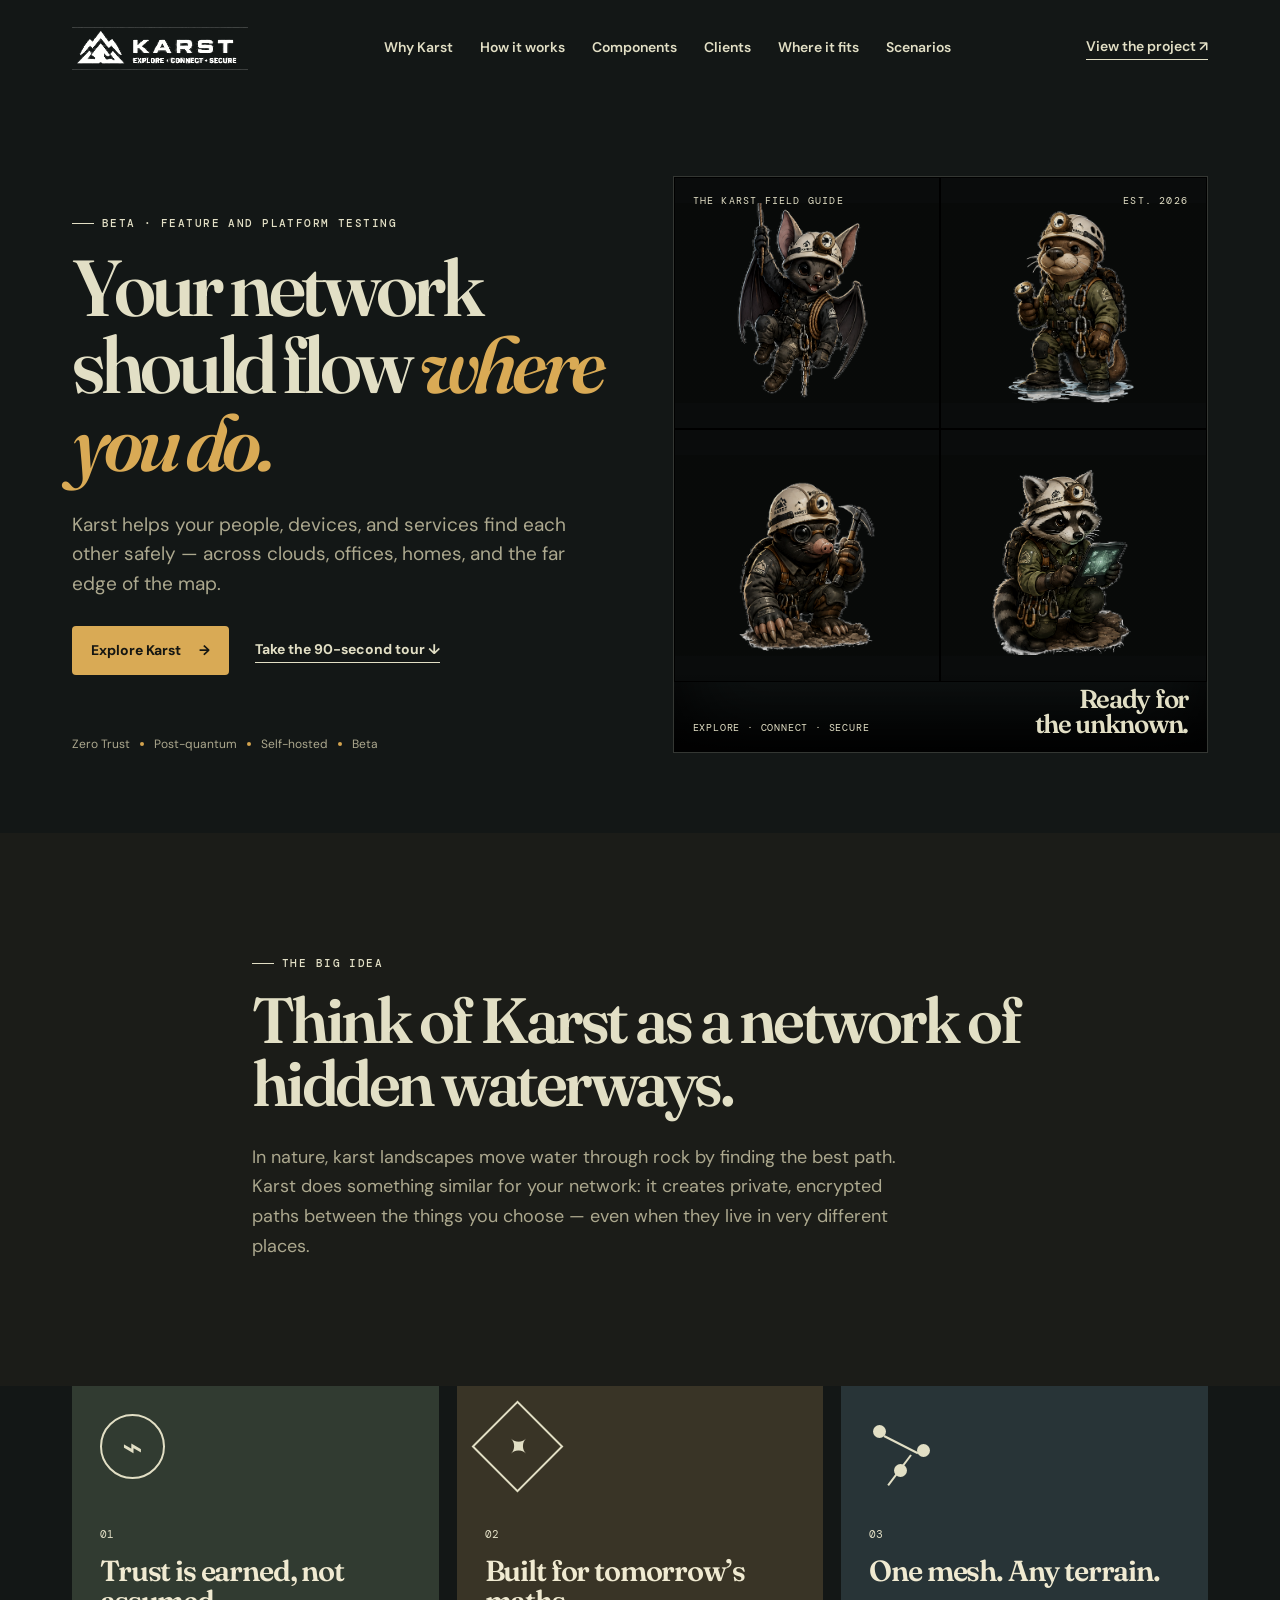
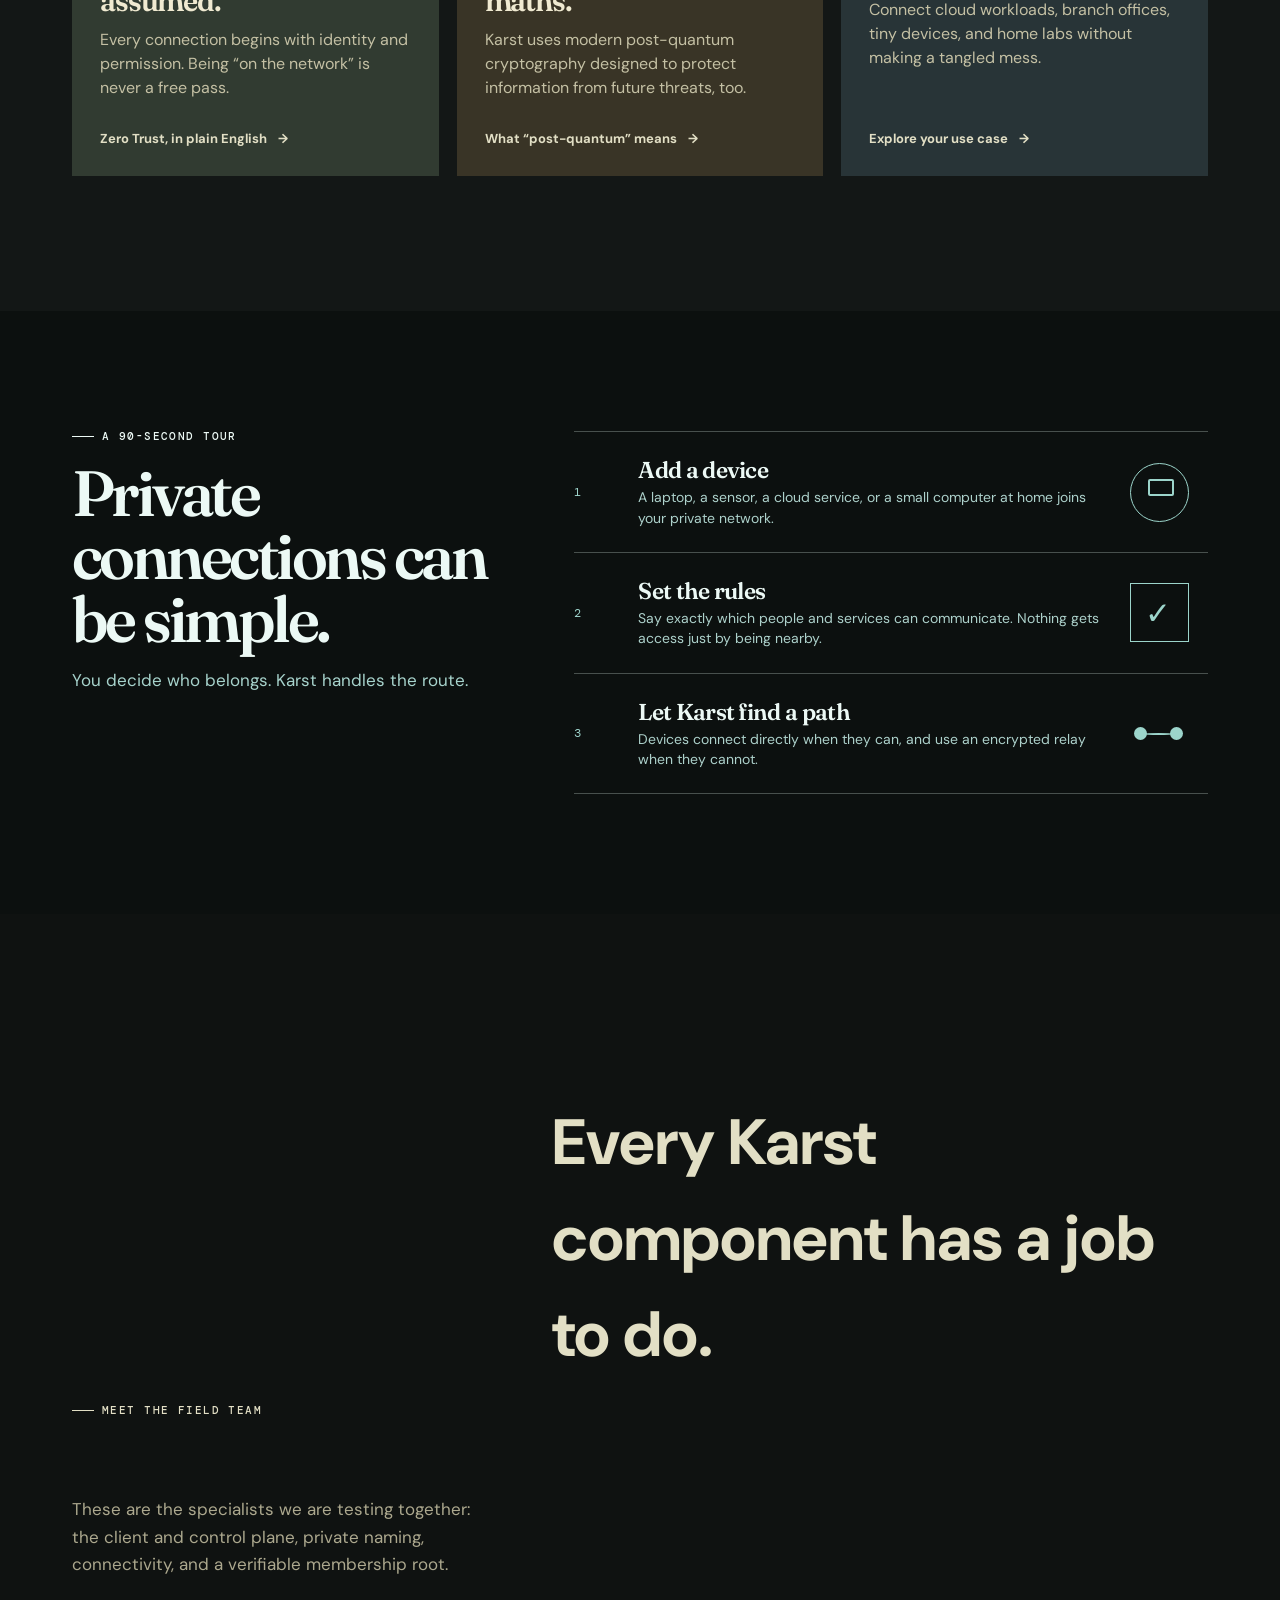
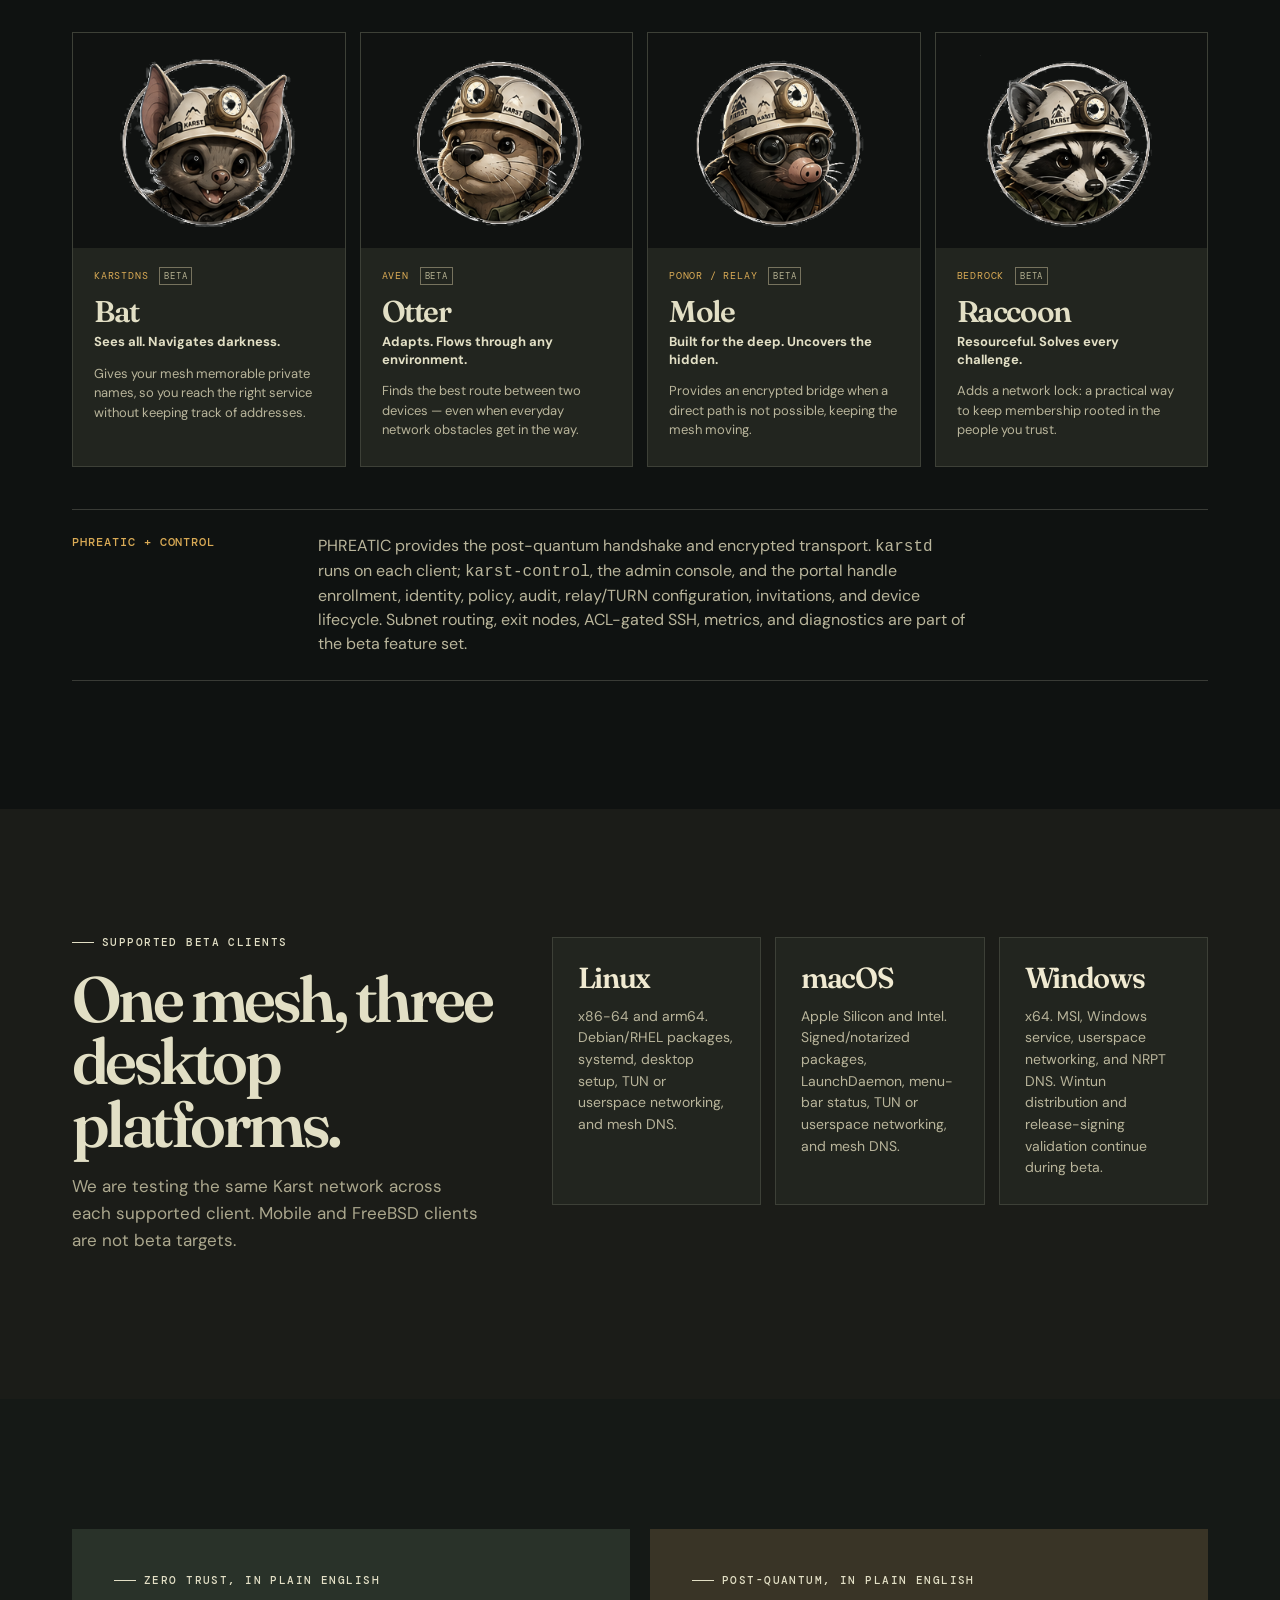
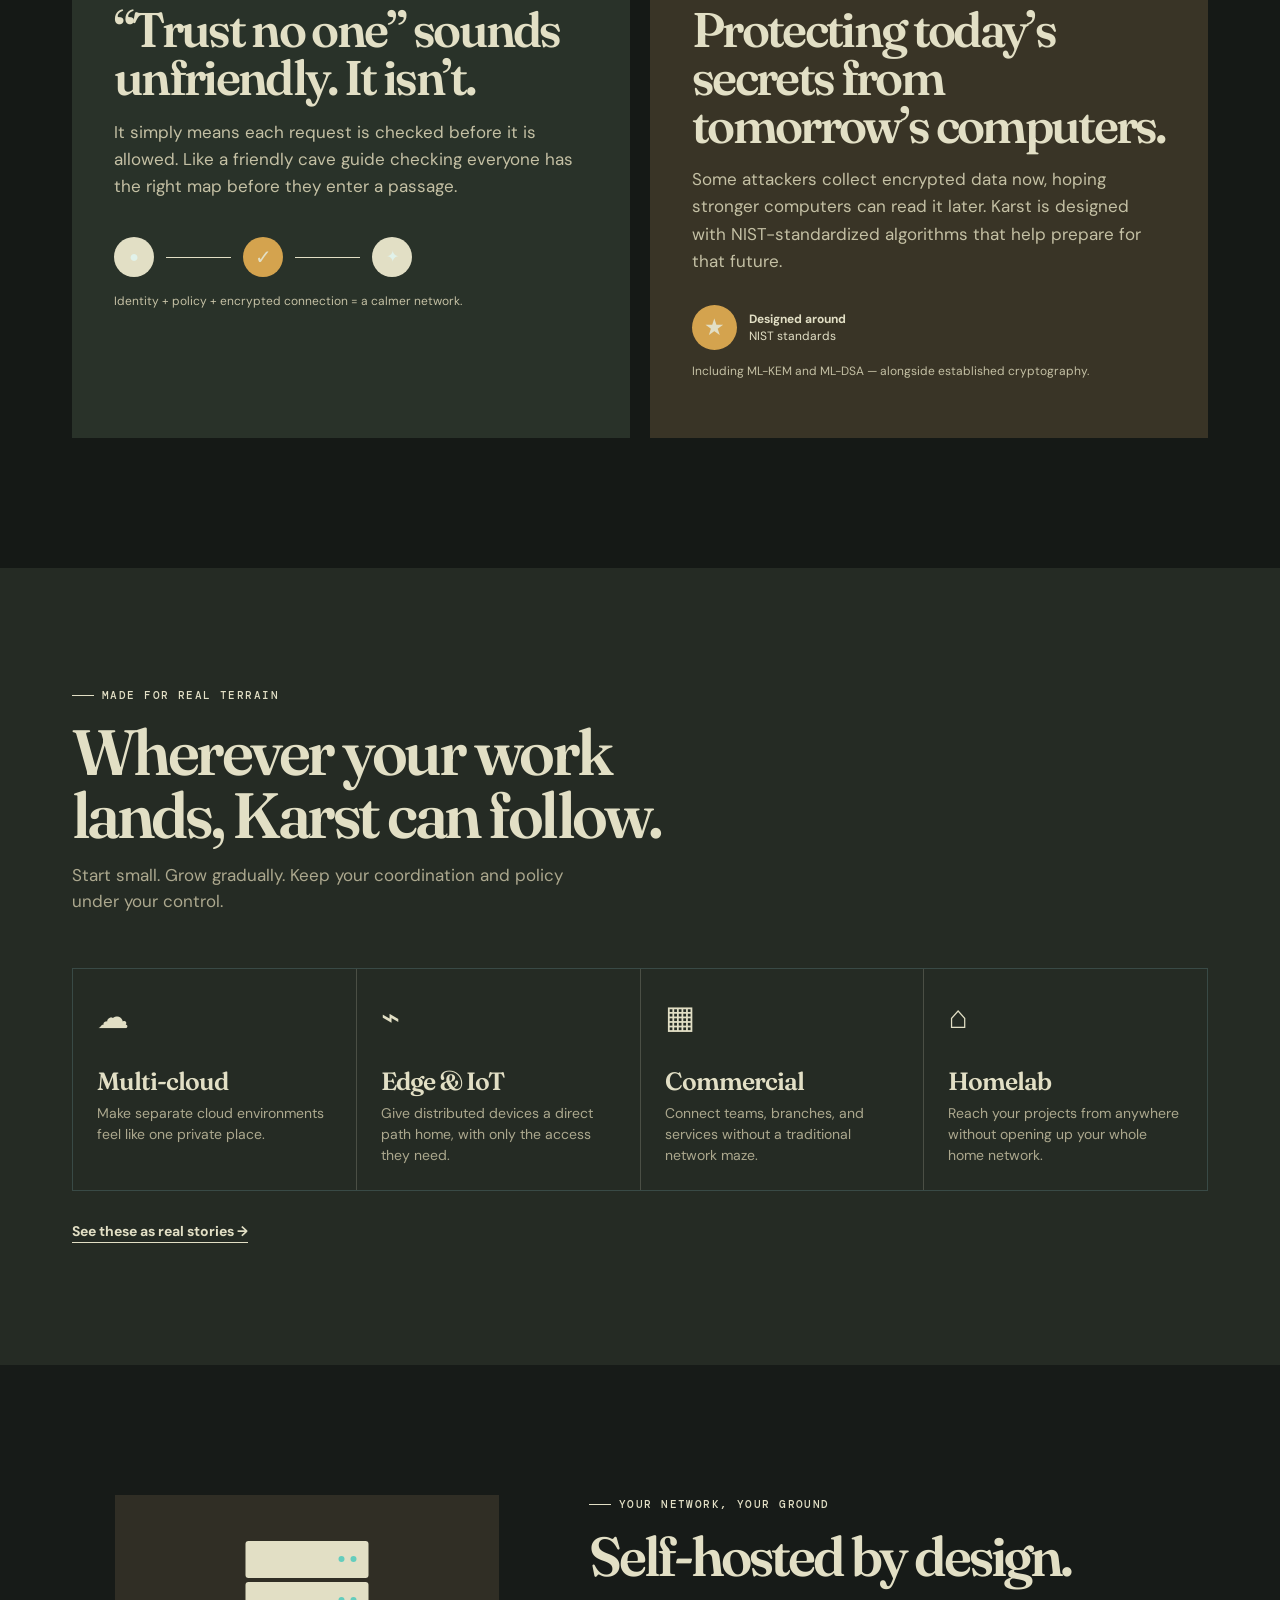
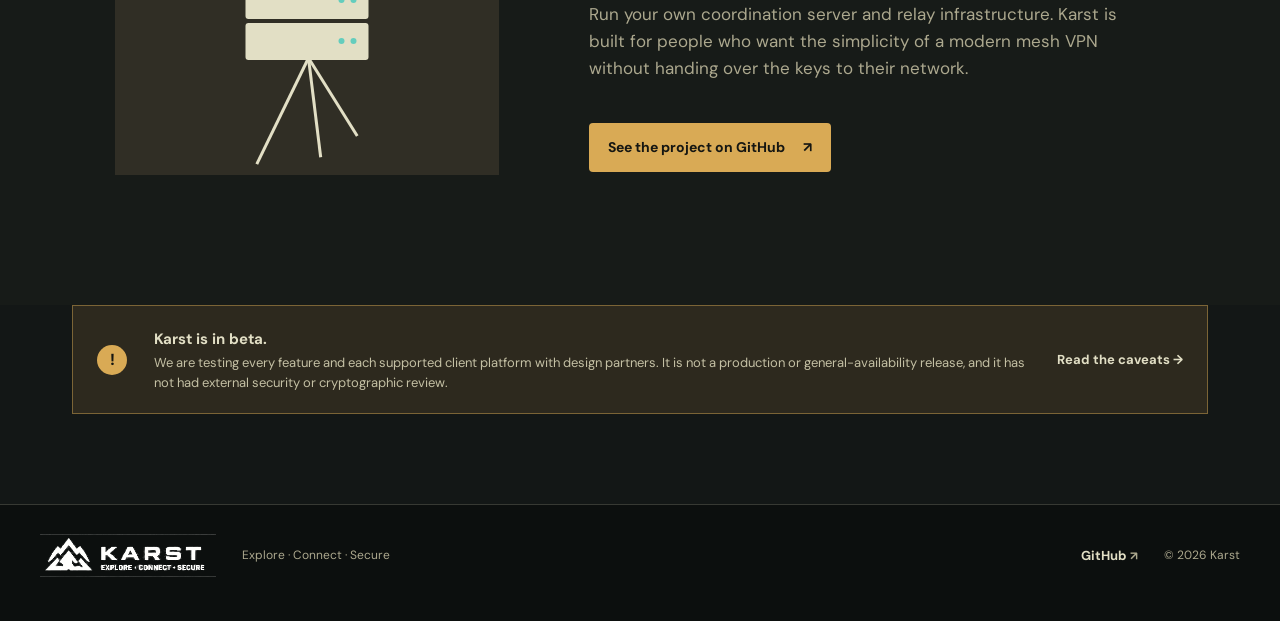
==== commit 9ec099e0: "Add a scenarios page linking each hook to CUSTOMER-SCENARIOS.md Turns the nine day-in-the-life scena" ====
--- a/index.html
+++ b/index.html
@@ -22,6 +22,7 @@
           <a href="#components">Components</a>
           <a href="#clients">Clients</a>
           <a href="#where">Where it fits</a>
+          <a href="scenarios.html">Scenarios</a>
         </nav>
         <a class="nav-link" href="https://github.com/karst-net/karst">View the project <span aria-hidden="true">↗</span></a>
       </header>
@@ -56,7 +57,7 @@
         <section class="feature-grid" aria-label="Karst benefits">
           <article class="feature feature-teal"><div class="feature-icon lock-icon" aria-hidden="true">⌁</div><p class="number">01</p><h3>Trust is earned, not assumed.</h3><p>Every connection begins with identity and permission. Being “on the network” is never a free pass.</p><a href="#zero-trust">Zero Trust, in plain English <span>→</span></a></article>
           <article class="feature feature-sand"><div class="feature-icon crystal-icon" aria-hidden="true">✦</div><p class="number">02</p><h3>Built for tomorrow’s maths.</h3><p>Karst uses modern post-quantum cryptography designed to protect information from future threats, too.</p><a href="#pq">What “post-quantum” means <span>→</span></a></article>
-          <article class="feature feature-blue"><div class="feature-icon route-icon" aria-hidden="true"><i></i><i></i><i></i></div><p class="number">03</p><h3>One mesh. Any terrain.</h3><p>Connect cloud workloads, branch offices, tiny devices, and home labs without making a tangled mess.</p><a href="#where">Explore your use case <span>→</span></a></article>
+          <article class="feature feature-blue"><div class="feature-icon route-icon" aria-hidden="true"><i></i><i></i><i></i></div><p class="number">03</p><h3>One mesh. Any terrain.</h3><p>Connect cloud workloads, branch offices, tiny devices, and home labs without making a tangled mess.</p><a href="scenarios.html">Explore your use case <span>→</span></a></article>
         </section>
 
         <section class="explainer" id="how">
@@ -113,6 +114,7 @@
             <article><span class="terrain-symbol">▦</span><h3>Commercial</h3><p>Connect teams, branches, and services without a traditional network maze.</p></article>
             <article><span class="terrain-symbol">⌂</span><h3>Homelab</h3><p>Reach your projects from anywhere without opening up your whole home network.</p></article>
           </div>
+          <p class="terrain-cta"><a class="text-link" href="scenarios.html">See these as real stories <span aria-hidden="true">→</span></a></p>
         </section>
 
         <section class="self-hosted">
--- a/styles.css
+++ b/styles.css
@@ -188,4 +188,14 @@
 
 /* Keep every transparent mascot fully inside its panel. */
 .hero-mascot{background-size:auto 80%;background-position:center}
+
+/* Scenarios page */
+.terrain-cta{margin:28px 0 0}
+.scenario-cards{grid-template-columns:repeat(3,1fr)}
+.scenario-cards article{display:flex;flex-direction:column}
+.scenario-cards .number{color:var(--water)}
+.scenario-cards h3{font-size:22px}
+.scenario-cards .component-kicker{margin:auto 0 0;padding-top:16px}
+@media(max-width:820px){.scenario-cards{grid-template-columns:1fr 1fr}}
+@media(max-width:480px){.scenario-cards{grid-template-columns:1fr}}
 .mascot{background-size:auto 80%;background-position:center}
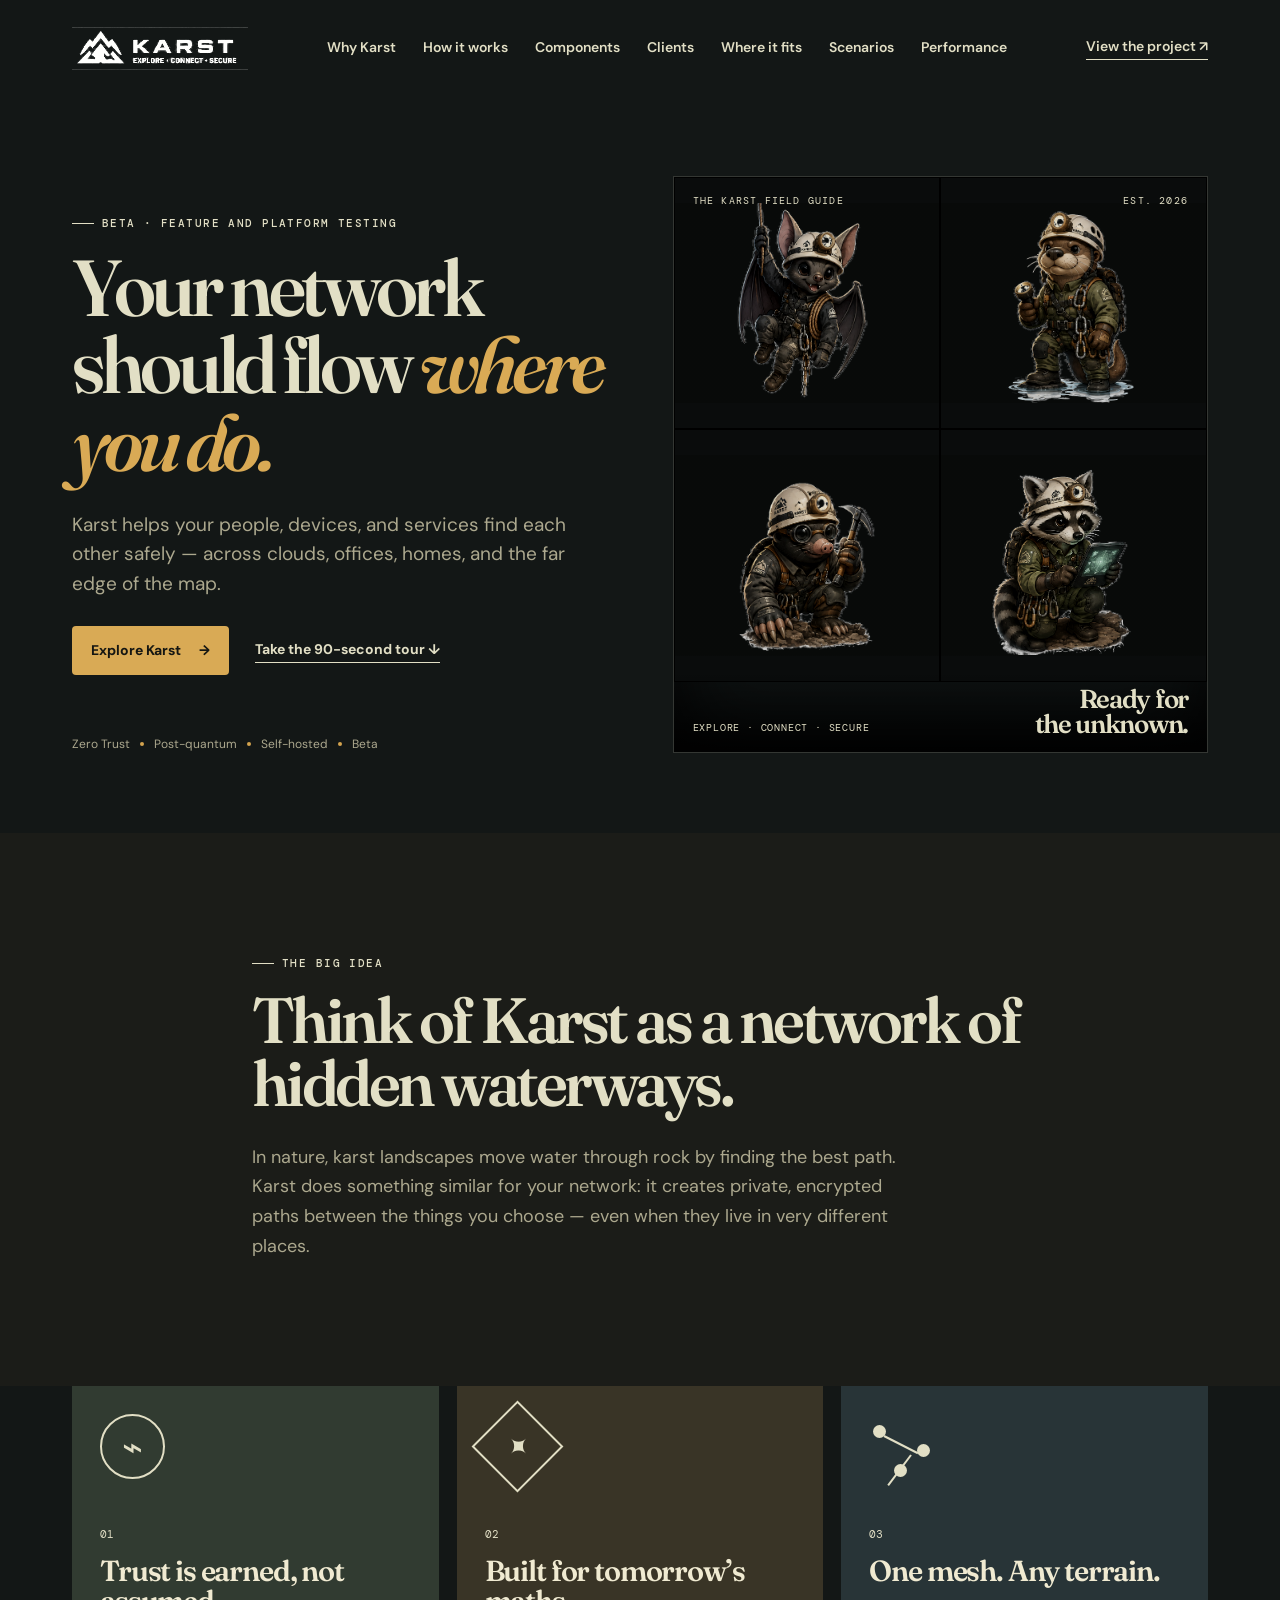
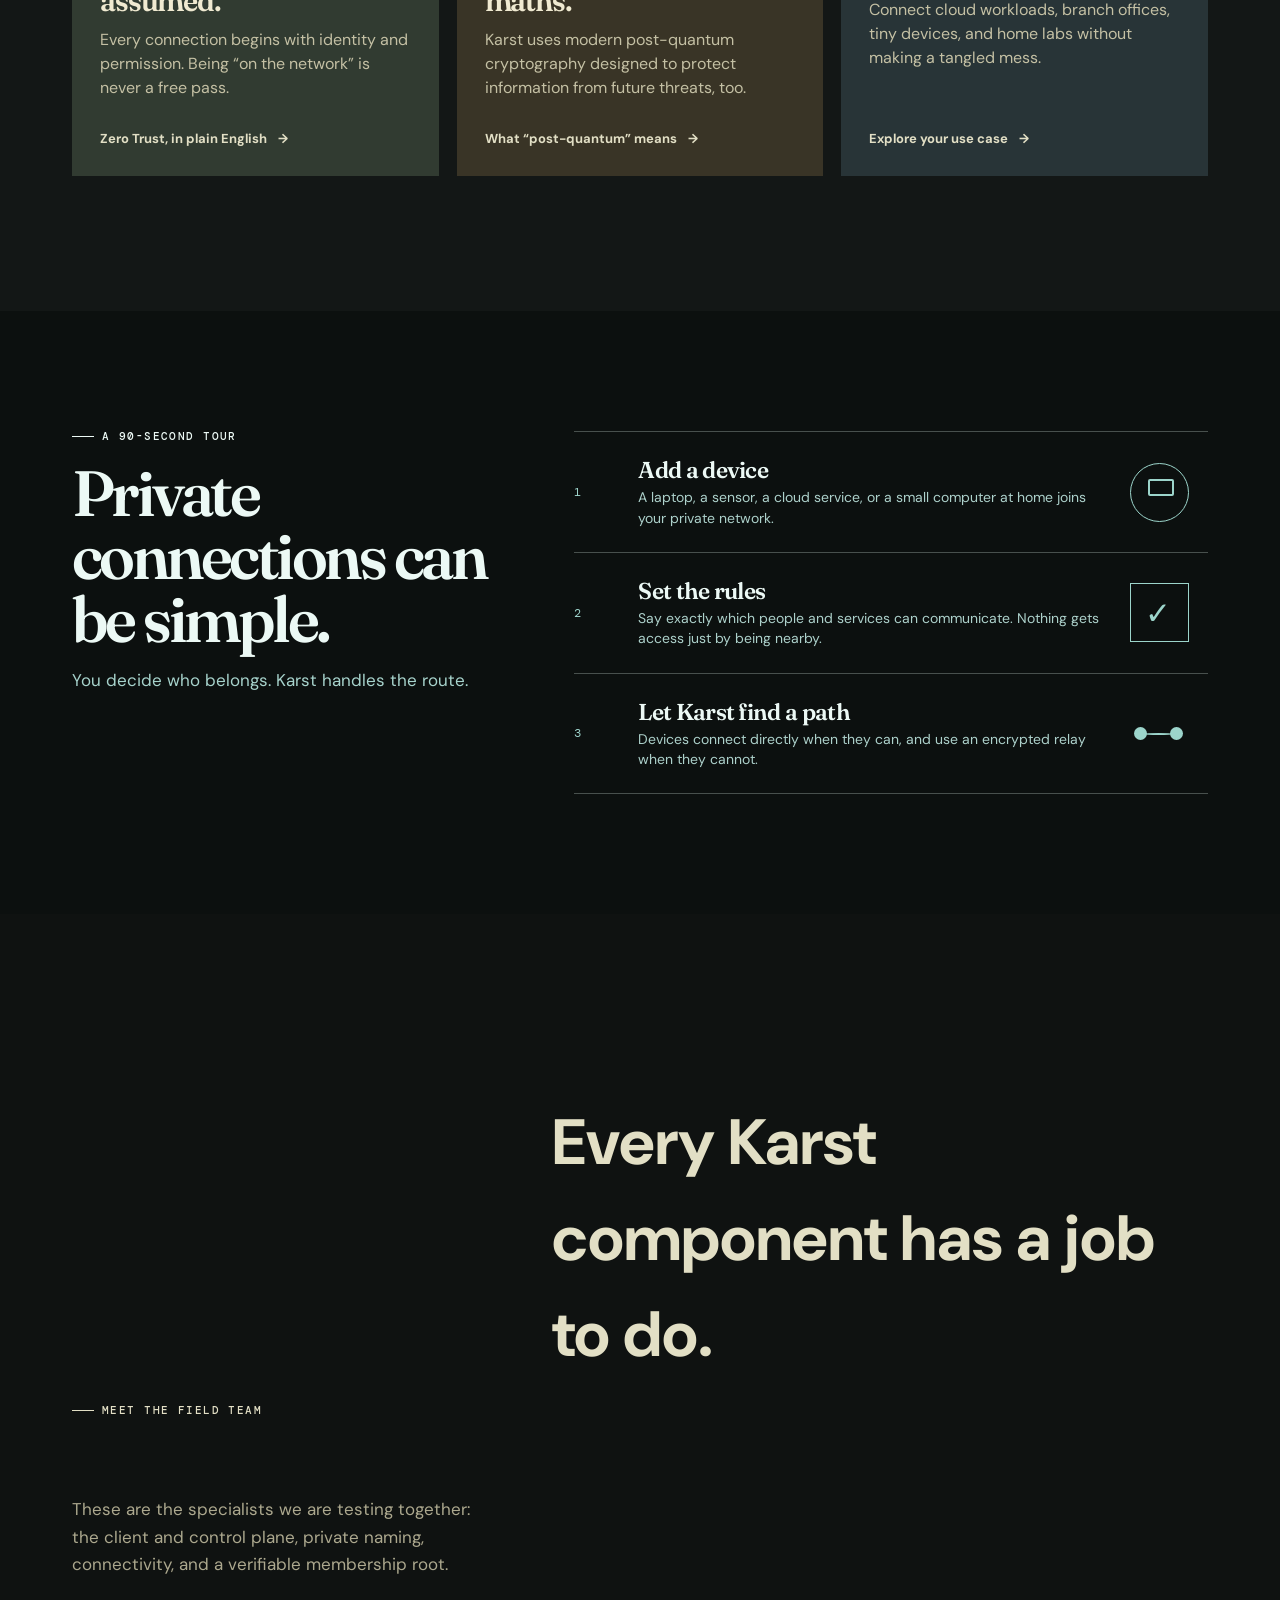
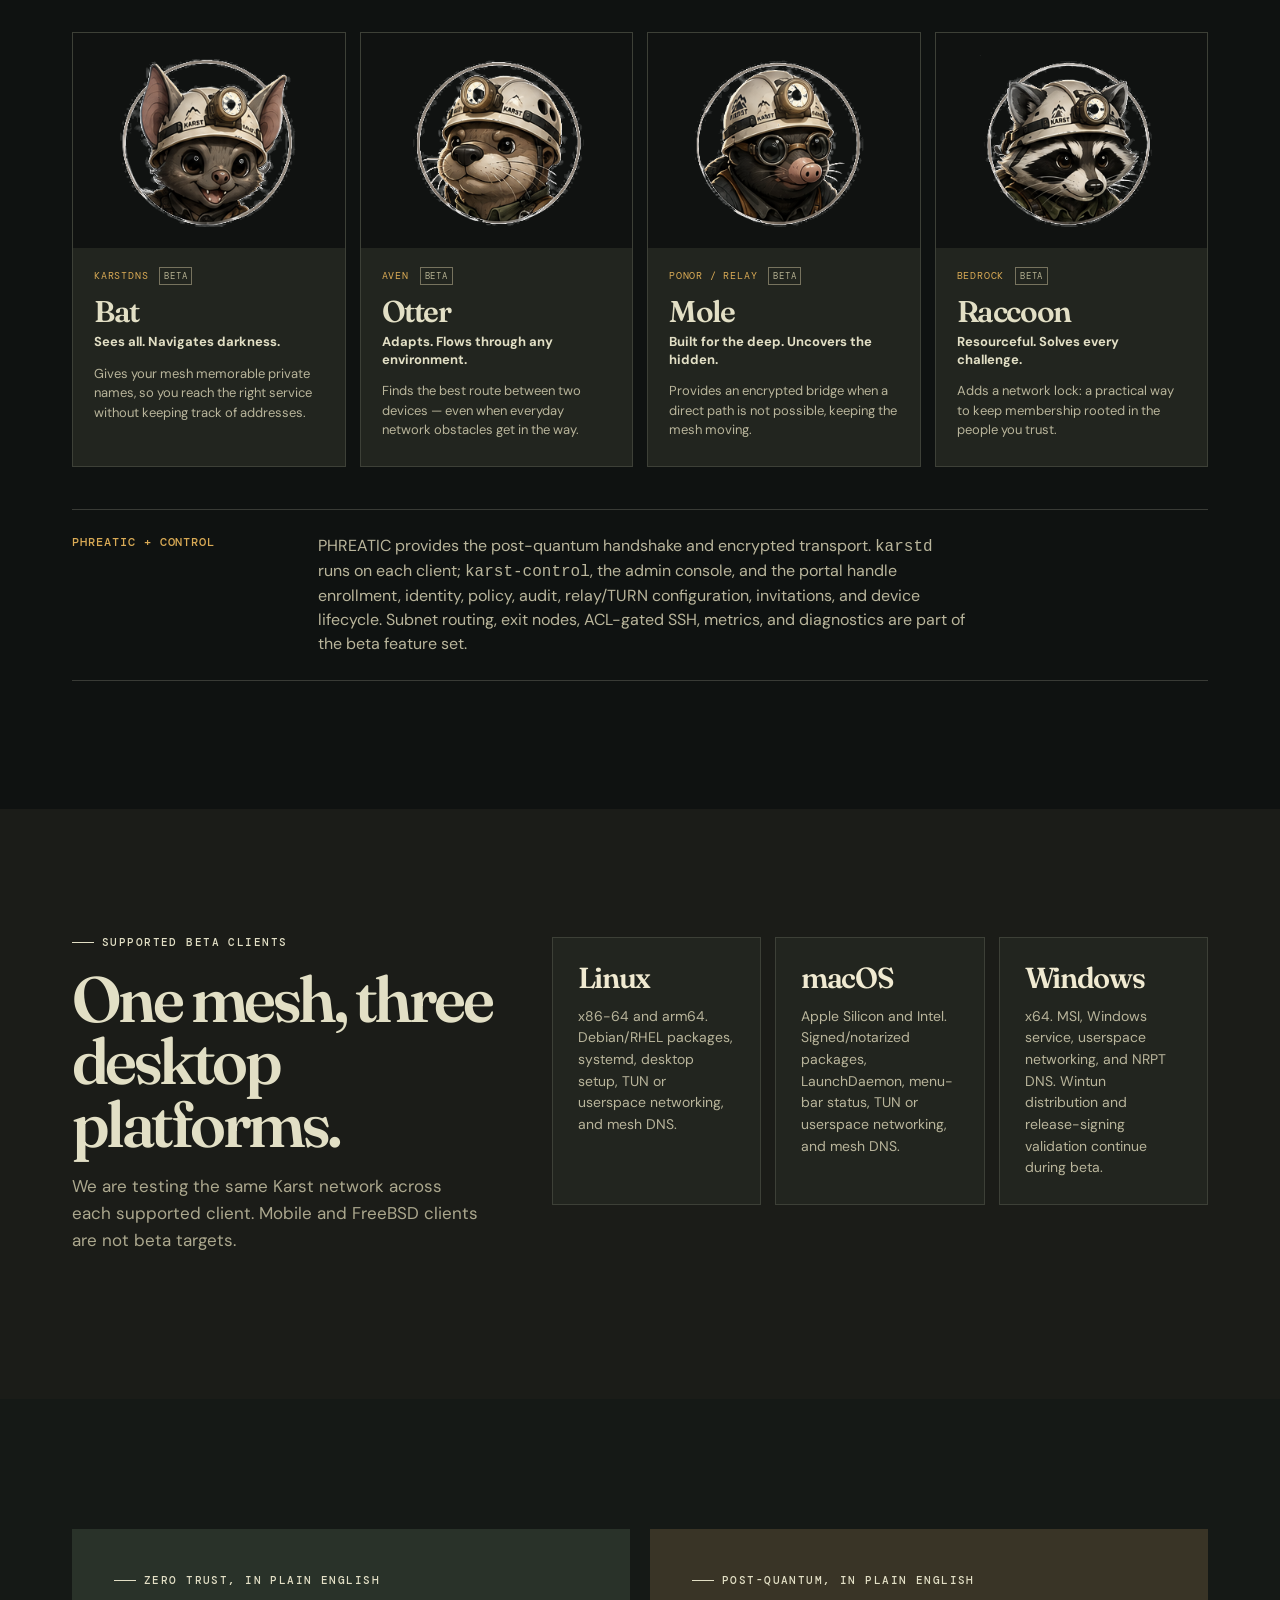
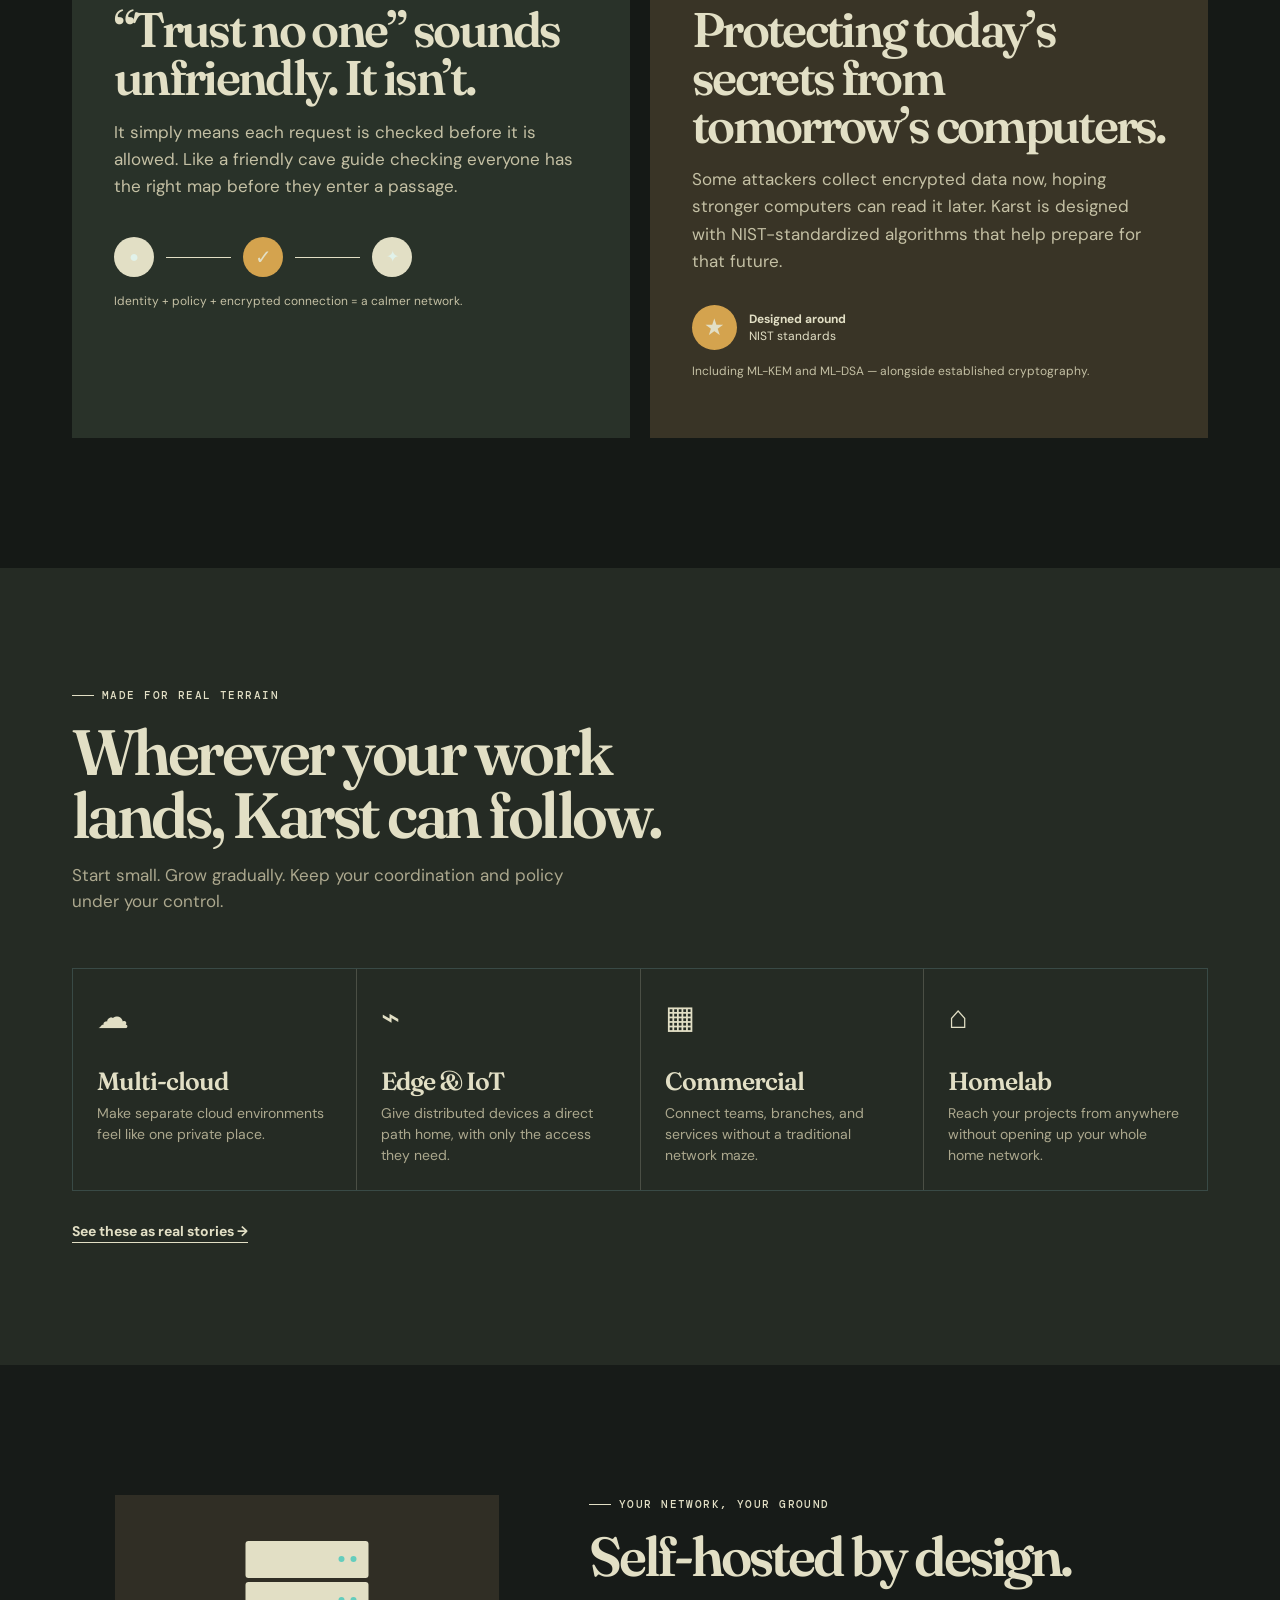
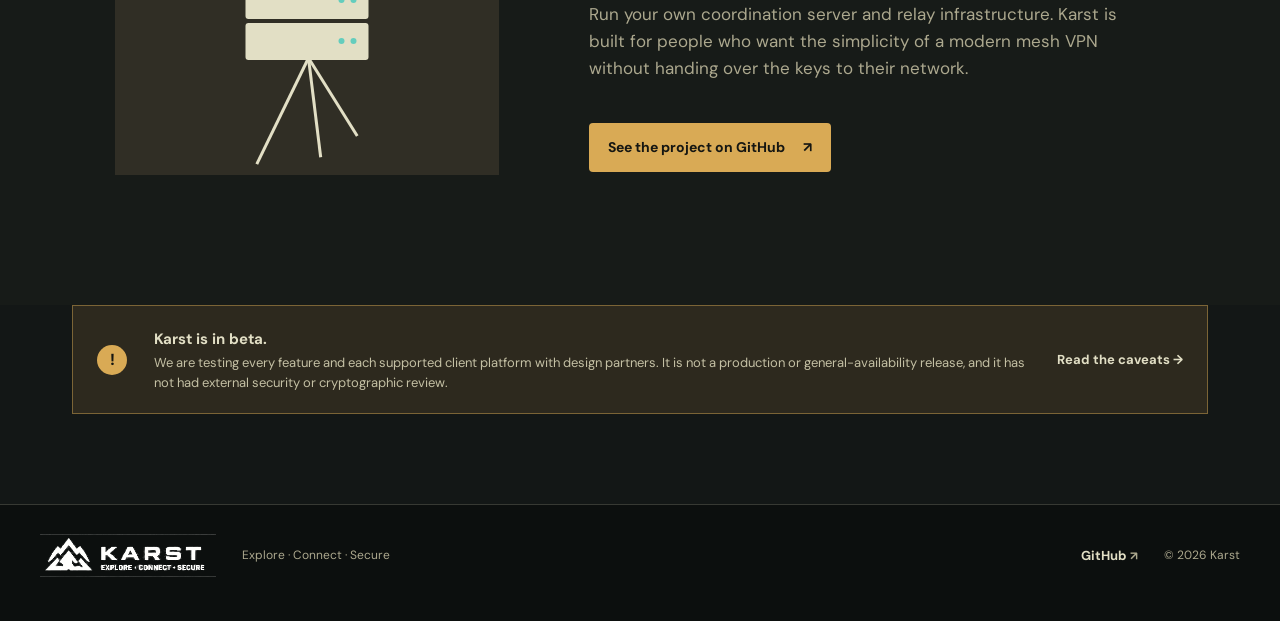
==== commit 5df0cf84: "Add a performance page: karst vs. WireGuard/Nebula/Headscale/Tailscale Sourced from docs/measurement" ====
--- a/index.html
+++ b/index.html
@@ -23,6 +23,7 @@
           <a href="#clients">Clients</a>
           <a href="#where">Where it fits</a>
           <a href="scenarios.html">Scenarios</a>
+          <a href="performance.html">Performance</a>
         </nav>
         <a class="nav-link" href="https://github.com/karst-net/karst">View the project <span aria-hidden="true">↗</span></a>
       </header>
--- a/styles.css
+++ b/styles.css
@@ -137,6 +137,16 @@
 .root-one{height:92px;transform:rotate(-32deg)}
 .root-two{height:118px;transform:rotate(26deg)}
 .root-three{height:100px;transform:rotate(-7deg)}
+.compare-wrap{max-width:1136px;margin:0 auto 54px;padding:0 32px;overflow-x:auto}
+.compare-table{width:100%;min-width:640px;border-collapse:collapse;font-size:14px}
+.compare-table caption{text-align:left;font-size:12px;color:var(--muted);margin-bottom:14px}
+.compare-table th,.compare-table td{padding:14px 16px;text-align:left;border-bottom:1px solid var(--line)}
+.compare-table thead th{font:600 11px "DM Mono",monospace;text-transform:uppercase;letter-spacing:.08em;color:var(--muted);border-bottom:1px solid var(--ink)}
+.compare-table tbody th{font-weight:700}
+.compare-table td,.compare-table tbody th{font-variant-numeric:tabular-nums}
+.compare-table tr.compare-pq{background:#fae6b5}
+.compare-table .pq-star{display:inline-grid;place-items:center;min-width:26px;height:20px;padding:0 6px;border-radius:10px;background:var(--coral);color:#151612;font:700 10px "DM Mono",monospace;letter-spacing:.04em;margin-right:8px}
+.compare-legend{max-width:1136px;margin:0 auto 60px;padding:0 32px;color:var(--muted);font-size:13px;line-height:1.6}
 .status-note{max-width:1136px;margin:0 auto 90px;padding:21px 24px;background:#fff2d4;border:1px solid #efcf88;display:grid;grid-template-columns:42px 1fr auto;gap:15px;align-items:center}
 .status-pin{display:grid;place-items:center;width:30px;height:30px;border-radius:50%;background:var(--coral);font-weight:700}
 .status-note strong{font-size:15px}
@@ -180,7 +190,7 @@
 
 /* Field-guide palette and mascot system */
 :root{--ink:#e2dfc5;--deep:#101413;--aqua:#8c9a7a;--water:#d9aa55;--sand:#302e25;--paper:#131716;--coral:#d4a34e;--muted:#aca88e;--line:rgba(226,223,197,.2)}
-.hero h1 em{color:var(--water)}.button-primary,.button-dark{background:var(--water);color:#151612}.statement{background:#1b1c18;max-width:none;padding-left:max(32px,calc((100% - 776px)/2));padding-right:max(32px,calc((100% - 776px)/2))}.feature-teal{background:#313b31}.feature-sand{background:#393426}.feature-blue{background:#283437}.feature p:not(.number){color:#c4c0a4}.feature h3{color:#f0ead1}.explainer{background:#0c100f}.plain-language{background:#151916;max-width:none;padding-left:max(32px,calc((100% - 1136px)/2));padding-right:max(32px,calc((100% - 1136px)/2))}.language-card{background:#293229}.language-card-pq{background:#393426}.plain-language>div>p:not(.eyebrow):not(.fine-print),.fine-print{color:#c4c0a4}.terrain{background:#252b24}.terrain-cards{background:rgba(226,223,197,.2)}.terrain-cards article{background:#252b24}.self-hosted-art{background:#302e25}.status-note{background:#2d291e;border-color:#7b6436}.status-note p{color:#c4c0a4}.status-pin{background:var(--water);color:#151612}
+.hero h1 em{color:var(--water)}.button-primary,.button-dark{background:var(--water);color:#151612}.statement{background:#1b1c18;max-width:none;padding-left:max(32px,calc((100% - 776px)/2));padding-right:max(32px,calc((100% - 776px)/2))}.feature-teal{background:#313b31}.feature-sand{background:#393426}.feature-blue{background:#283437}.feature p:not(.number){color:#c4c0a4}.feature h3{color:#f0ead1}.explainer{background:#0c100f}.plain-language{background:#151916;max-width:none;padding-left:max(32px,calc((100% - 1136px)/2));padding-right:max(32px,calc((100% - 1136px)/2))}.language-card{background:#293229}.language-card-pq{background:#393426}.compare-table tr.compare-pq{background:#393426}.compare-table th,.compare-table td{border-bottom-color:var(--line)}.compare-table thead th{border-bottom-color:var(--ink)}.plain-language>div>p:not(.eyebrow):not(.fine-print),.fine-print{color:#c4c0a4}.terrain{background:#252b24}.terrain-cards{background:rgba(226,223,197,.2)}.terrain-cards article{background:#252b24}.self-hosted-art{background:#302e25}.status-note{background:#2d291e;border-color:#7b6436}.status-note p{color:#c4c0a4}.status-pin{background:var(--water);color:#151612}
 .hero-panel{position:relative;min-height:505px;overflow:hidden;background:#0e1212;border:1px solid rgba(226,223,197,.18);box-shadow:inset 0 0 80px #000}.hero-panel-top{position:absolute;z-index:2;inset:0 0 auto;display:flex;justify-content:space-between;padding:17px 19px;color:#e2dfc5;font:10px "DM Mono",monospace;letter-spacing:.12em}.hero-mascot-grid{display:grid;grid-template-columns:repeat(2,1fr);height:505px;filter:saturate(.78) contrast(1.05)}.hero-mascot,.mascot{background-repeat:no-repeat;background-color:#0f1211;background-position:center;background-size:cover}.hero-mascot{border:1px solid #000}.hero-bat{background-image:linear-gradient(#00000020,#00000020),url("assets/karst_bat_full.png")}.hero-otter{background-image:linear-gradient(#00000020,#00000020),url("assets/karst_otter_full.png")}.hero-mole{background-image:linear-gradient(#00000020,#00000020),url("assets/karst_mole_full.png")}.hero-raccoon{background-image:linear-gradient(#00000020,#00000020),url("assets/karst_raccoon_full.png")}.hero-panel-bottom{position:absolute;z-index:2;inset:auto 0 0;padding:16px 19px;display:flex;align-items:end;justify-content:space-between;background:linear-gradient(transparent,rgba(0,0,0,.9));color:#e2dfc5}.hero-panel-bottom p{font:10px "DM Mono",monospace;text-transform:uppercase;letter-spacing:.08em;margin:0 0 2px}.hero-panel-bottom strong{font:600 26px/.95 Fraunces,serif;letter-spacing:-.05em;text-align:right}
 .field-guide{padding:128px max(32px,calc((100% - 1136px)/2));background:#0f1211}.guide-intro{display:grid;grid-template-columns:.78fr 1.22fr;gap:60px;align-items:end;margin-bottom:54px}.field-guide h2{font-size:clamp(2.65rem,5vw,4.6rem)}.guide-intro>p:last-child{margin:0;max-width:410px;color:var(--muted);font-size:17px;line-height:1.6}.guide-grid{display:grid;grid-template-columns:repeat(4,1fr);gap:14px}.guide-card{background:#22251f;border:1px solid rgba(226,223,197,.14);overflow:hidden}.mascot{height:215px;filter:saturate(.7)}.mascot-bat{background-image:url("assets/karst_bat_head.png")}.mascot-otter{background-image:url("assets/karst_otter_head.png")}.mascot-mole{background-image:url("assets/karst_mole_head.png")}.mascot-raccoon{background-image:url("assets/karst_raccoon_head.png")}.component-copy{padding:21px 21px 26px}.component-kicker{font:10px "DM Mono",monospace;letter-spacing:.08em;color:var(--water);margin:0 0 15px}.beta{font-size:9px;color:#b4b091;border:1px solid #77735e;padding:2px 4px;margin-left:4px}.component-copy h3{font:600 30px/1 Fraunces,serif;letter-spacing:-.045em;margin:0 0 6px}.component-copy .tagline{color:#e2dfc5;font-size:13px;font-weight:700;line-height:1.35;margin:0 0 13px}.component-copy p:last-child{font-size:13px;line-height:1.5;color:#b9b59b;margin:0}.protocol-line{display:grid;grid-template-columns:220px 1fr;gap:26px;margin-top:42px;padding:24px 0;border-top:1px solid rgba(226,223,197,.2);border-bottom:1px solid rgba(226,223,197,.2)}.protocol-line span{font:500 12px "DM Mono",monospace;color:var(--water);letter-spacing:.08em}.protocol-line p{max-width:650px;margin:0;color:#b9b59b;line-height:1.5}.self-hosted{background:#171b18;max-width:none;margin:0;padding:130px max(32px,calc((100% - 1050px)/2))}footer{background:#0c0f0e;max-width:none;padding-left:max(32px,calc((100% - 1200px)/2));padding-right:max(32px,calc((100% - 1200px)/2))}.client-platforms{background:#1b1c18;padding:128px max(32px,calc((100% - 1136px)/2));display:grid;grid-template-columns:.78fr 1.22fr;gap:60px;align-items:start}.client-platforms h2{font:600 clamp(2.65rem,5vw,4.6rem)/.98 Fraunces,serif;letter-spacing:-.055em;margin:0}.client-platforms>div>p:last-child{max-width:410px;color:var(--muted);font-size:17px;line-height:1.6}.platform-grid{display:grid;grid-template-columns:repeat(3,1fr);gap:14px}.platform-grid article{min-height:220px;padding:25px;background:#22251f;border:1px solid rgba(226,223,197,.14)}.platform-grid h3{font:600 29px/1 Fraunces,serif;letter-spacing:-.045em;margin:0 0 14px;color:#f0ead1}.platform-grid p{margin:0;color:#b9b59b;font-size:14px;line-height:1.55}
 @media(max-width:820px){.hero-panel{min-height:420px}.hero-mascot-grid{height:420px}.guide-intro{grid-template-columns:1fr;gap:20px}.guide-grid{grid-template-columns:1fr 1fr}.field-guide{padding:85px 22px}.client-platforms{padding:85px 22px;grid-template-columns:1fr;gap:28px}.platform-grid{grid-template-columns:1fr}.platform-grid article{min-height:0}.plain-language{padding-left:22px;padding-right:22px}.self-hosted{padding:85px 22px}.statement{padding-left:22px;padding-right:22px}}
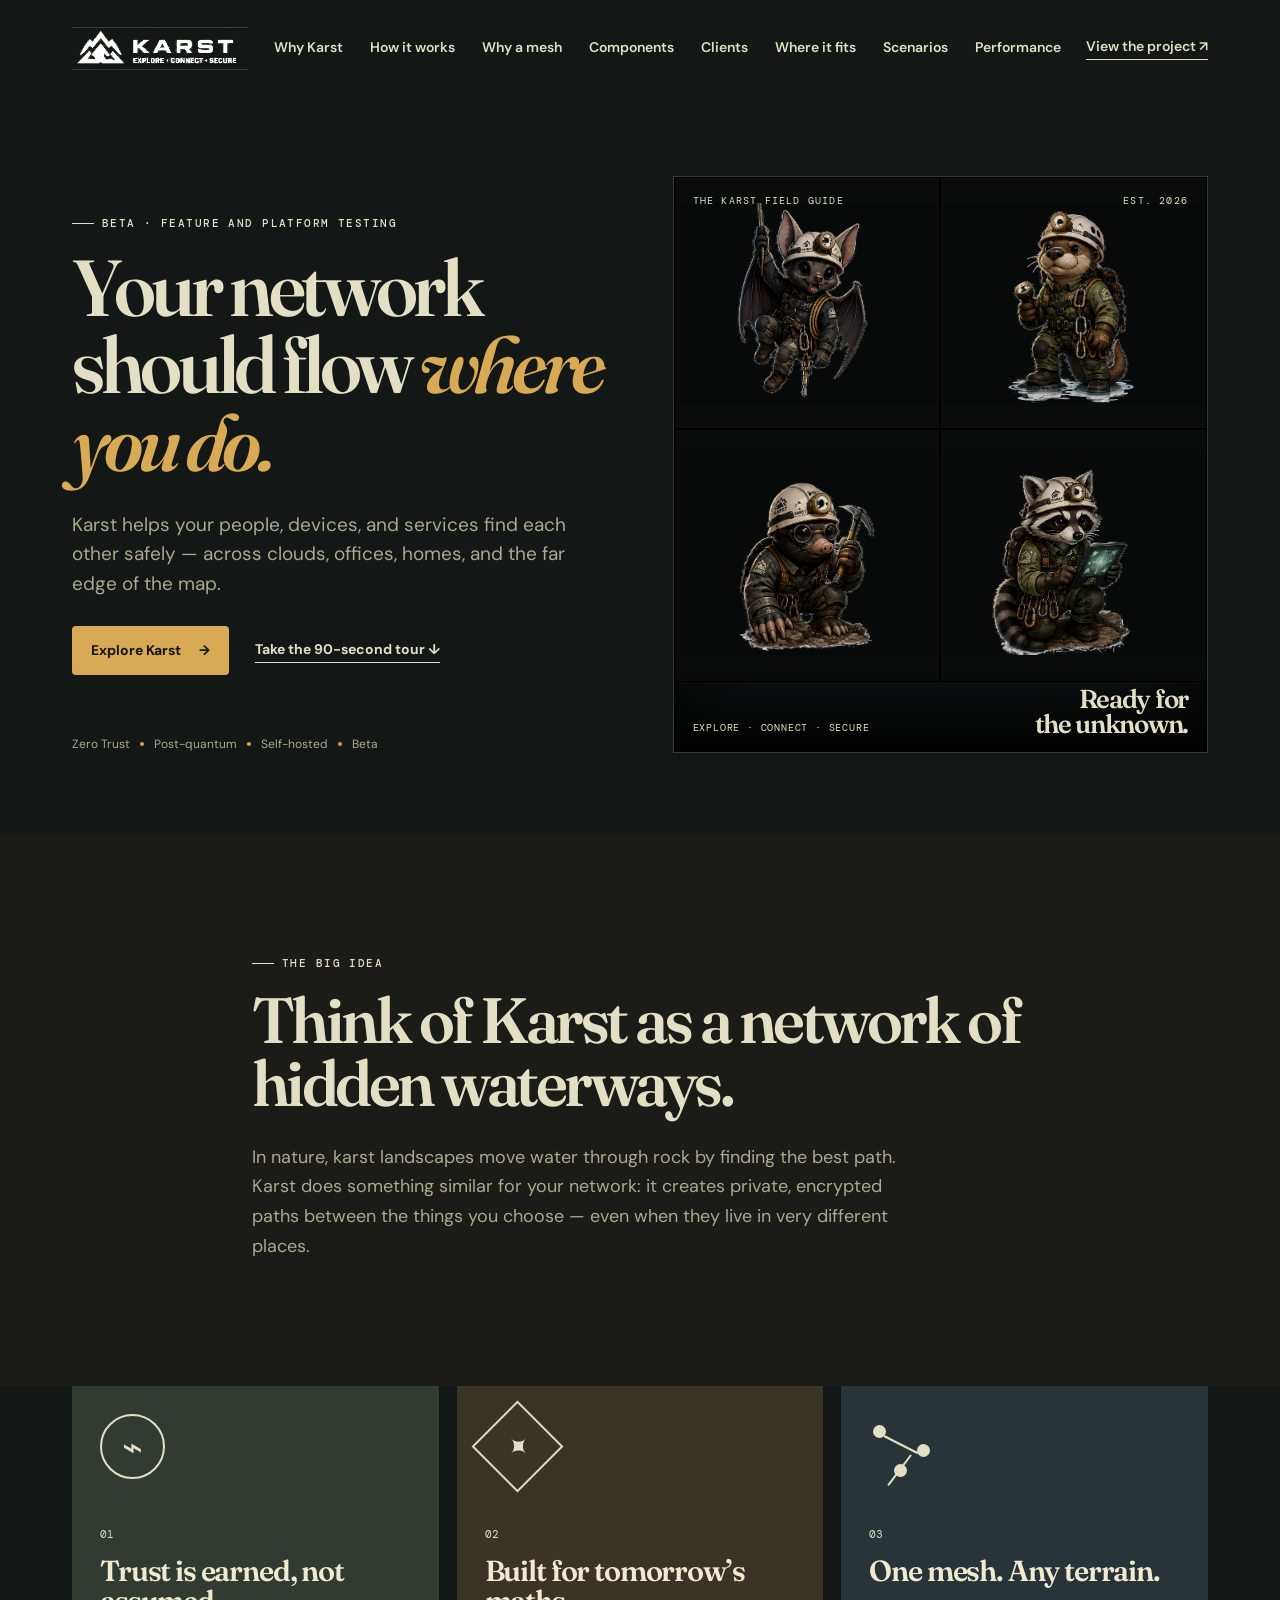
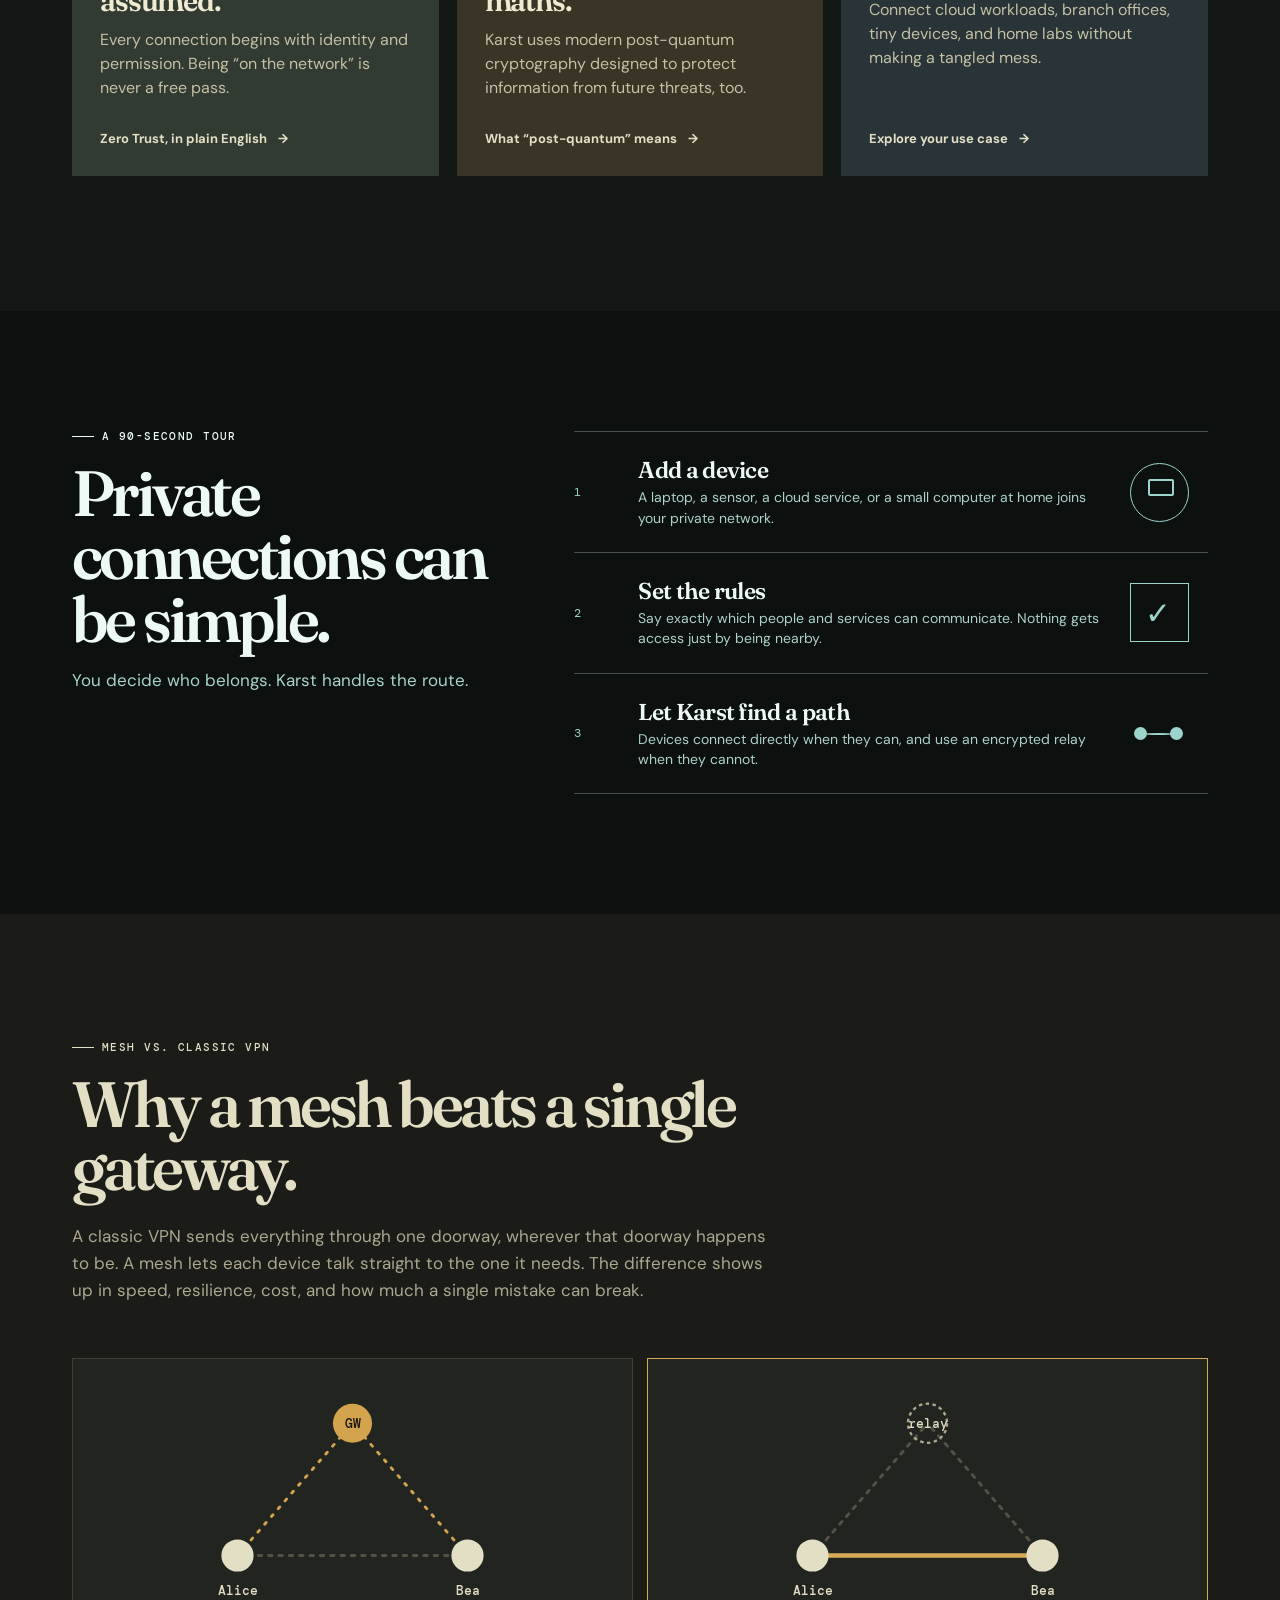
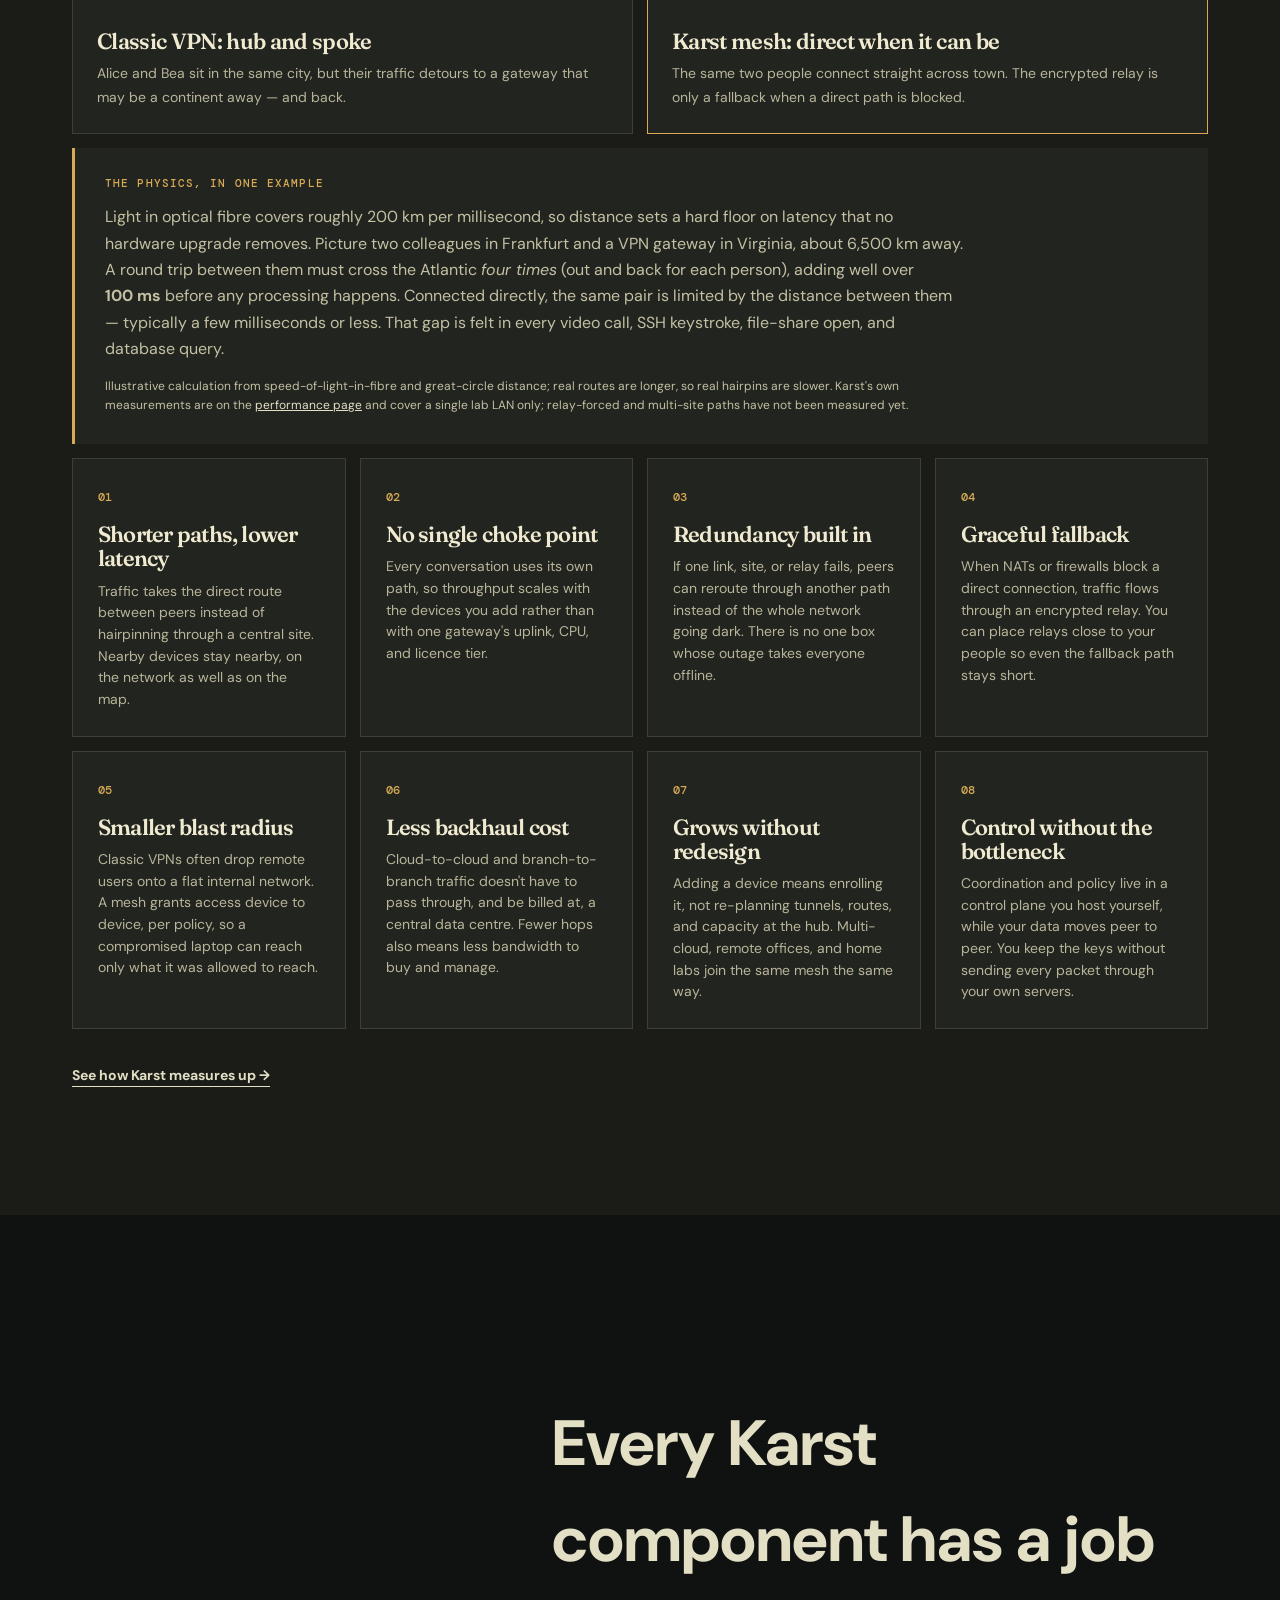
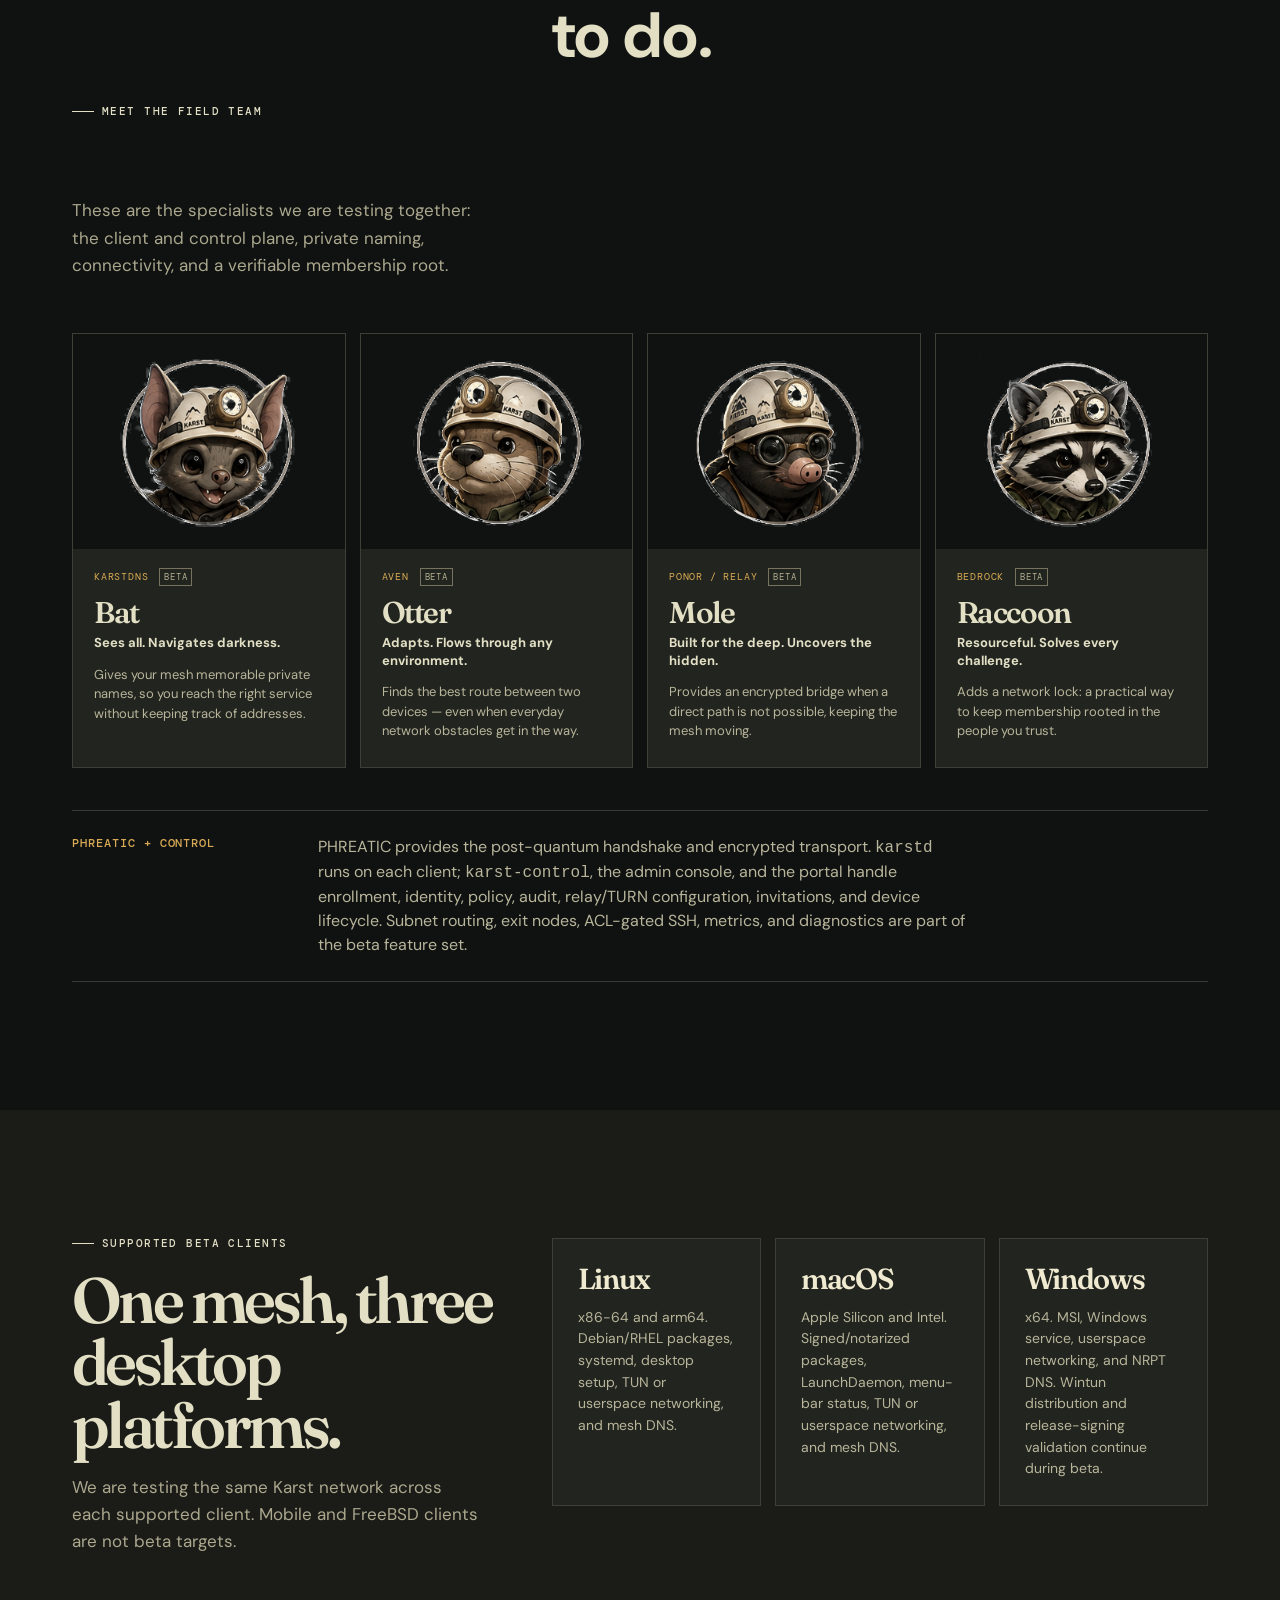
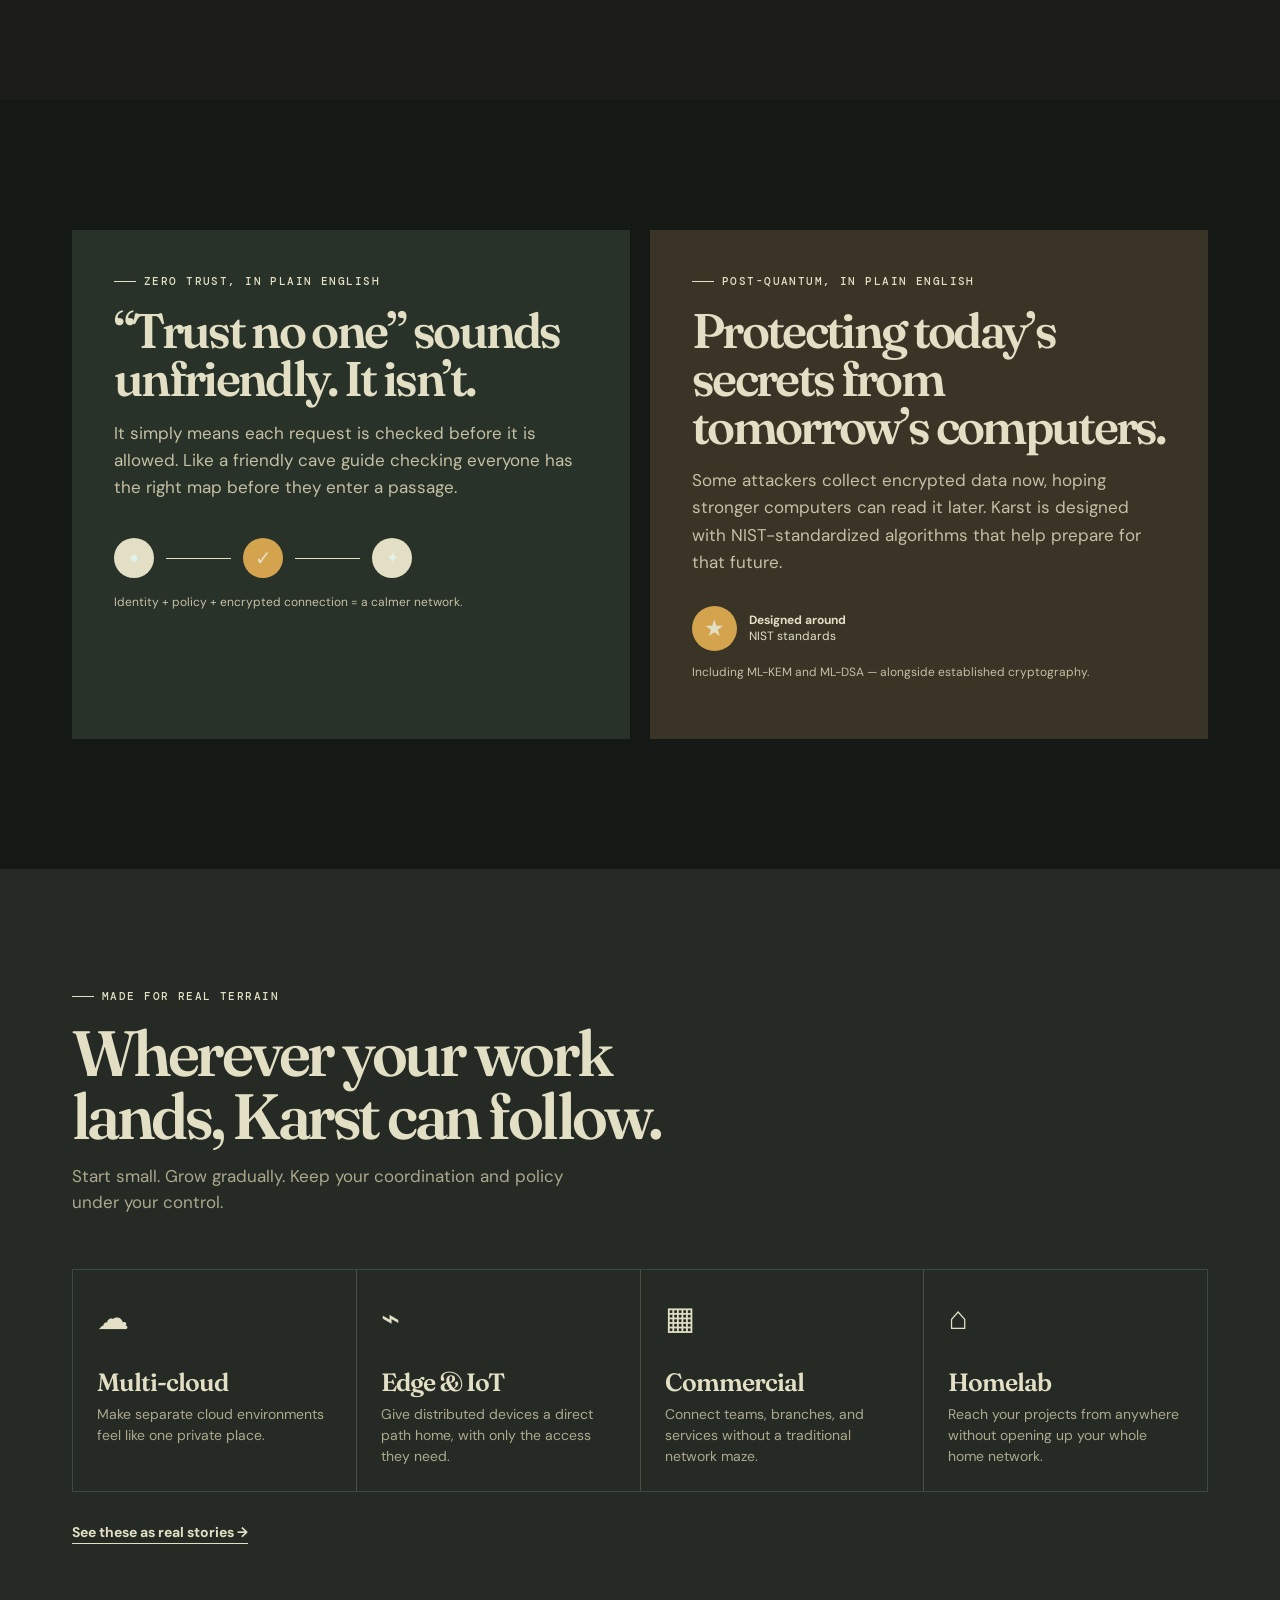
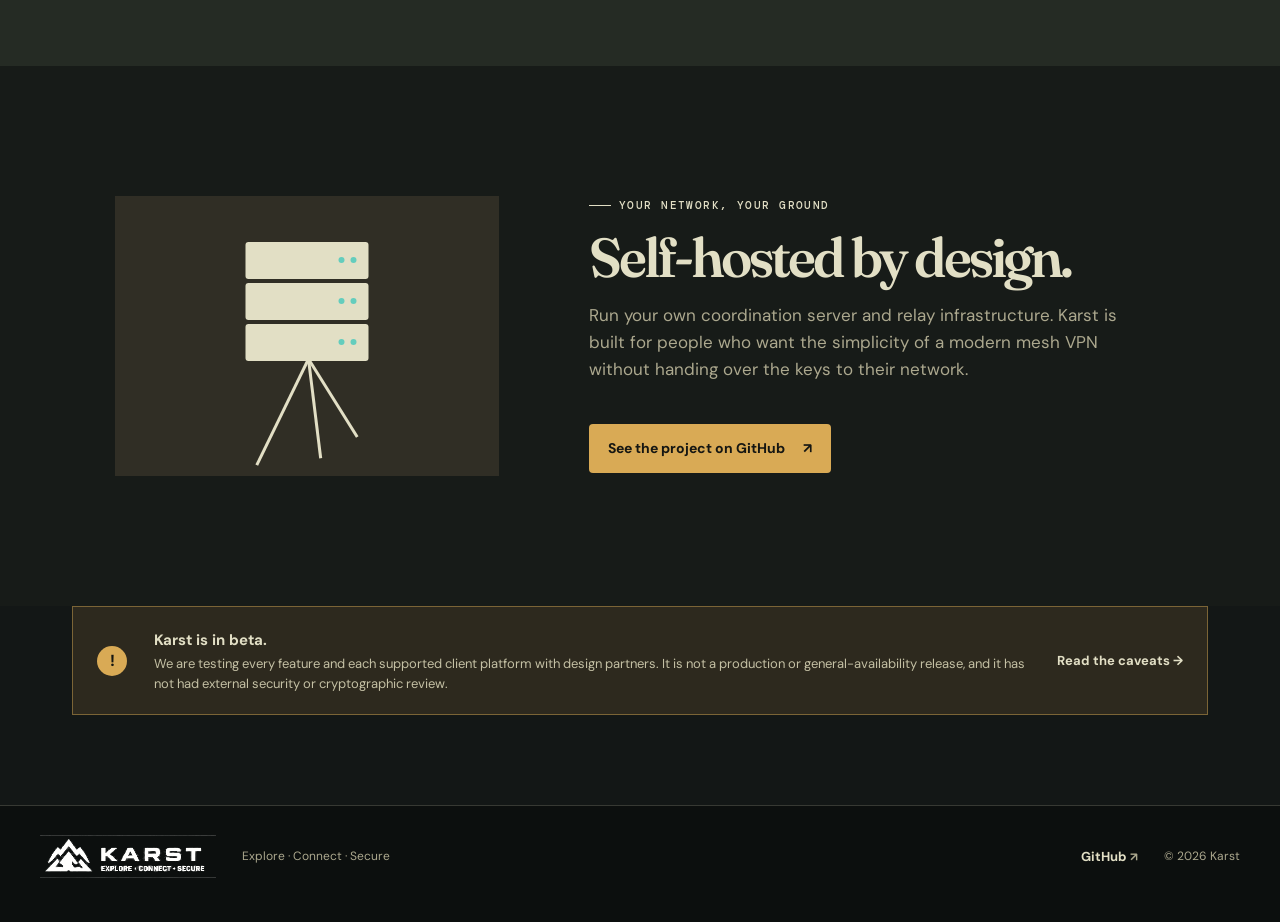
==== commit 7f8932fc: "Add mesh vs. classic VPN section to landing page Explain latency from shorter direct paths, redundan" ====
--- a/index.html
+++ b/index.html
@@ -19,6 +19,7 @@
         <nav aria-label="Main navigation">
           <a href="#why">Why Karst</a>
           <a href="#how">How it works</a>
+          <a href="#mesh">Why a mesh</a>
           <a href="#components">Components</a>
           <a href="#clients">Clients</a>
           <a href="#where">Where it fits</a>
@@ -68,6 +69,56 @@
             <li><span class="step-no">2</span><div><h3>Set the rules</h3><p>Say exactly which people and services can communicate. Nothing gets access just by being nearby.</p></div><span class="step-art rule-art" aria-hidden="true"></span></li>
             <li><span class="step-no">3</span><div><h3>Let Karst find a path</h3><p>Devices connect directly when they can, and use an encrypted relay when they cannot.</p></div><span class="step-art flow-art" aria-hidden="true"></span></li>
           </ol>
+        </section>
+
+        <section class="mesh-vs" id="mesh" aria-labelledby="mesh-heading">
+          <div class="mesh-intro">
+            <p class="eyebrow"><span></span> mesh vs. classic vpn</p>
+            <h2 id="mesh-heading">Why a mesh beats a single gateway.</h2>
+            <p>A classic VPN sends everything through one doorway, wherever that doorway happens to be. A mesh lets each device talk straight to the one it needs. The difference shows up in speed, resilience, cost, and how much a single mistake can break.</p>
+          </div>
+
+          <div class="path-compare">
+            <figure class="path-card">
+              <svg viewBox="0 0 320 200" role="img" aria-label="Classic VPN: two nearby laptops send traffic a long way to a distant central gateway and back again.">
+                <line class="p-long" x1="60" y1="150" x2="160" y2="35"/><line class="p-long" x1="260" y1="150" x2="160" y2="35"/>
+                <line class="p-ghost" x1="60" y1="150" x2="260" y2="150"/>
+                <circle class="n-hub" cx="160" cy="35" r="17"/><text x="160" y="39" text-anchor="middle">GW</text>
+                <circle class="n-dev" cx="60" cy="150" r="14"/><circle class="n-dev" cx="260" cy="150" r="14"/>
+                <text x="60" y="184" text-anchor="middle">Alice</text><text x="260" y="184" text-anchor="middle">Bea</text>
+              </svg>
+              <figcaption><strong>Classic VPN: hub and spoke</strong><span>Alice and Bea sit in the same city, but their traffic detours to a gateway that may be a continent away — and back.</span></figcaption>
+            </figure>
+            <figure class="path-card path-card-mesh">
+              <svg viewBox="0 0 320 200" role="img" aria-label="Mesh VPN: the same two laptops connect directly to each other, with an optional relay used only as a fallback.">
+                <line class="p-direct" x1="60" y1="150" x2="260" y2="150"/>
+                <line class="p-ghost" x1="60" y1="150" x2="160" y2="35"/><line class="p-ghost" x1="260" y1="150" x2="160" y2="35"/>
+                <circle class="n-relay" cx="160" cy="35" r="17"/><text x="160" y="39" text-anchor="middle">relay</text>
+                <circle class="n-dev" cx="60" cy="150" r="14"/><circle class="n-dev" cx="260" cy="150" r="14"/>
+                <text x="60" y="184" text-anchor="middle">Alice</text><text x="260" y="184" text-anchor="middle">Bea</text>
+              </svg>
+              <figcaption><strong>Karst mesh: direct when it can be</strong><span>The same two people connect straight across town. The encrypted relay is only a fallback when a direct path is blocked.</span></figcaption>
+            </figure>
+          </div>
+
+          <div class="physics">
+            <p class="physics-label">THE PHYSICS, IN ONE EXAMPLE</p>
+            <p>Light in optical fibre covers roughly 200 km per millisecond, so distance sets a hard floor on latency that no hardware upgrade removes. Picture two colleagues in Frankfurt and a VPN gateway in Virginia, about 6,500 km away. A round trip between them must cross the Atlantic <em>four times</em> (out and back for each person), adding well over <strong>100&nbsp;ms</strong> before any processing happens. Connected directly, the same pair is limited by the distance between them — typically a few milliseconds or less. That gap is felt in every video call, SSH keystroke, file-share open, and database query.</p>
+            <p class="fine-print">Illustrative calculation from speed-of-light-in-fibre and great-circle distance; real routes are longer, so real hairpins are slower. Karst's own measurements are on the <a href="performance.html">performance page</a> and cover a single lab LAN only; relay-forced and multi-site paths have not been measured yet.</p>
+          </div>
+
+          <div class="benefit-grid">
+            <article><span class="benefit-no">01</span><h3>Shorter paths, lower latency</h3><p>Traffic takes the direct route between peers instead of hairpinning through a central site. Nearby devices stay nearby, on the network as well as on the map.</p></article>
+            <article><span class="benefit-no">02</span><h3>No single choke point</h3><p>Every conversation uses its own path, so throughput scales with the devices you add rather than with one gateway's uplink, CPU, and licence tier.</p></article>
+            <article><span class="benefit-no">03</span><h3>Redundancy built in</h3><p>If one link, site, or relay fails, peers can reroute through another path instead of the whole network going dark. There is no one box whose outage takes everyone offline.</p></article>
+            <article><span class="benefit-no">04</span><h3>Graceful fallback</h3><p>When NATs or firewalls block a direct connection, traffic flows through an encrypted relay. You can place relays close to your people so even the fallback path stays short.</p></article>
+            <article><span class="benefit-no">05</span><h3>Smaller blast radius</h3><p>Classic VPNs often drop remote users onto a flat internal network. A mesh grants access device to device, per policy, so a compromised laptop can reach only what it was allowed to reach.</p></article>
+            <article><span class="benefit-no">06</span><h3>Less backhaul cost</h3><p>Cloud-to-cloud and branch-to-branch traffic doesn't have to pass through, and be billed at, a central data centre. Fewer hops also means less bandwidth to buy and manage.</p></article>
+            <article><span class="benefit-no">07</span><h3>Grows without redesign</h3><p>Adding a device means enrolling it, not re-planning tunnels, routes, and capacity at the hub. Multi-cloud, remote offices, and home labs join the same mesh the same way.</p></article>
+            <article><span class="benefit-no">08</span><h3>Control without the bottleneck</h3><p>Coordination and policy live in a control plane you host yourself, while your data moves peer to peer. You keep the keys without sending every packet through your own servers.</p></article>
+          </div>
+
+          <p class="mesh-note"><a class="text-link" href="performance.html">See how Karst measures up <span aria-hidden="true">→</span></a></p>
         </section>
 
         <section class="field-guide" id="components">
--- a/styles.css
+++ b/styles.css
@@ -209,3 +209,36 @@
 @media(max-width:820px){.scenario-cards{grid-template-columns:1fr 1fr}}
 @media(max-width:480px){.scenario-cards{grid-template-columns:1fr}}
 .mascot{background-size:auto 80%;background-position:center}
+
+/* Mesh vs. classic VPN */
+.mesh-vs{background:#1b1c18;padding:128px max(32px,calc((100% - 1136px)/2))}
+.mesh-vs h2{font:600 clamp(2.65rem,5vw,4.6rem)/.98 Fraunces,serif;letter-spacing:-.055em;margin:0}
+.mesh-intro{max-width:700px}
+.mesh-intro>p:last-child{color:var(--muted);font-size:17px;line-height:1.6;margin:24px 0 0}
+.path-compare{display:grid;grid-template-columns:1fr 1fr;gap:14px;margin:54px 0 14px}
+.path-card{margin:0;background:#22251f;border:1px solid rgba(226,223,197,.14);padding:24px}
+.path-card-mesh{border-color:var(--water)}
+.path-card svg{display:block;width:100%;height:auto;max-height:230px}
+.path-card svg text{font:500 11px "DM Mono",monospace;fill:var(--ink)}
+.path-card line{stroke-width:2.5;stroke-linecap:round}
+.p-long{stroke:var(--coral);stroke-dasharray:2 7}
+.p-direct{stroke:var(--water);stroke-width:4!important}
+.p-ghost{stroke:var(--muted);opacity:.35;stroke-dasharray:3 6}
+.n-dev{fill:var(--ink)}.n-hub{fill:var(--coral)}.n-relay{fill:none;stroke:var(--muted);stroke-width:2;stroke-dasharray:3 3}
+.n-hub+text{fill:#151612!important}
+.path-card figcaption strong{display:block;font:600 22px Fraunces,serif;letter-spacing:-.03em;margin:14px 0 6px;color:#f0ead1}
+.path-card figcaption span{color:#b9b59b;font-size:14px;line-height:1.55}
+.physics{margin:14px 0 14px;padding:28px 30px;border-left:3px solid var(--water);background:#22251f}
+.physics p{margin:0;color:#c4c0a4;line-height:1.65;max-width:860px}
+.physics p+p{margin-top:14px}
+.physics .physics-label{font:500 11px "DM Mono",monospace;letter-spacing:.1em;color:var(--water);margin-bottom:12px}
+.physics a{color:var(--ink)}
+.benefit-grid{display:grid;grid-template-columns:repeat(4,1fr);gap:14px;margin-top:14px}
+.benefit-grid article{padding:25px;background:#22251f;border:1px solid rgba(226,223,197,.14)}
+.benefit-no{font:500 12px "DM Mono",monospace;color:var(--water)}
+.benefit-grid h3{font:600 22px/1.1 Fraunces,serif;letter-spacing:-.035em;margin:14px 0 10px;color:#f0ead1}
+.benefit-grid p{margin:0;color:#b9b59b;font-size:14px;line-height:1.55}
+.mesh-note{margin:34px 0 0}
+@media(max-width:1000px){.benefit-grid{grid-template-columns:1fr 1fr}}
+@media(max-width:820px){.mesh-vs{padding:85px 22px}.path-compare{grid-template-columns:1fr}}
+@media(max-width:480px){.benefit-grid{grid-template-columns:1fr}.physics{padding:22px}}
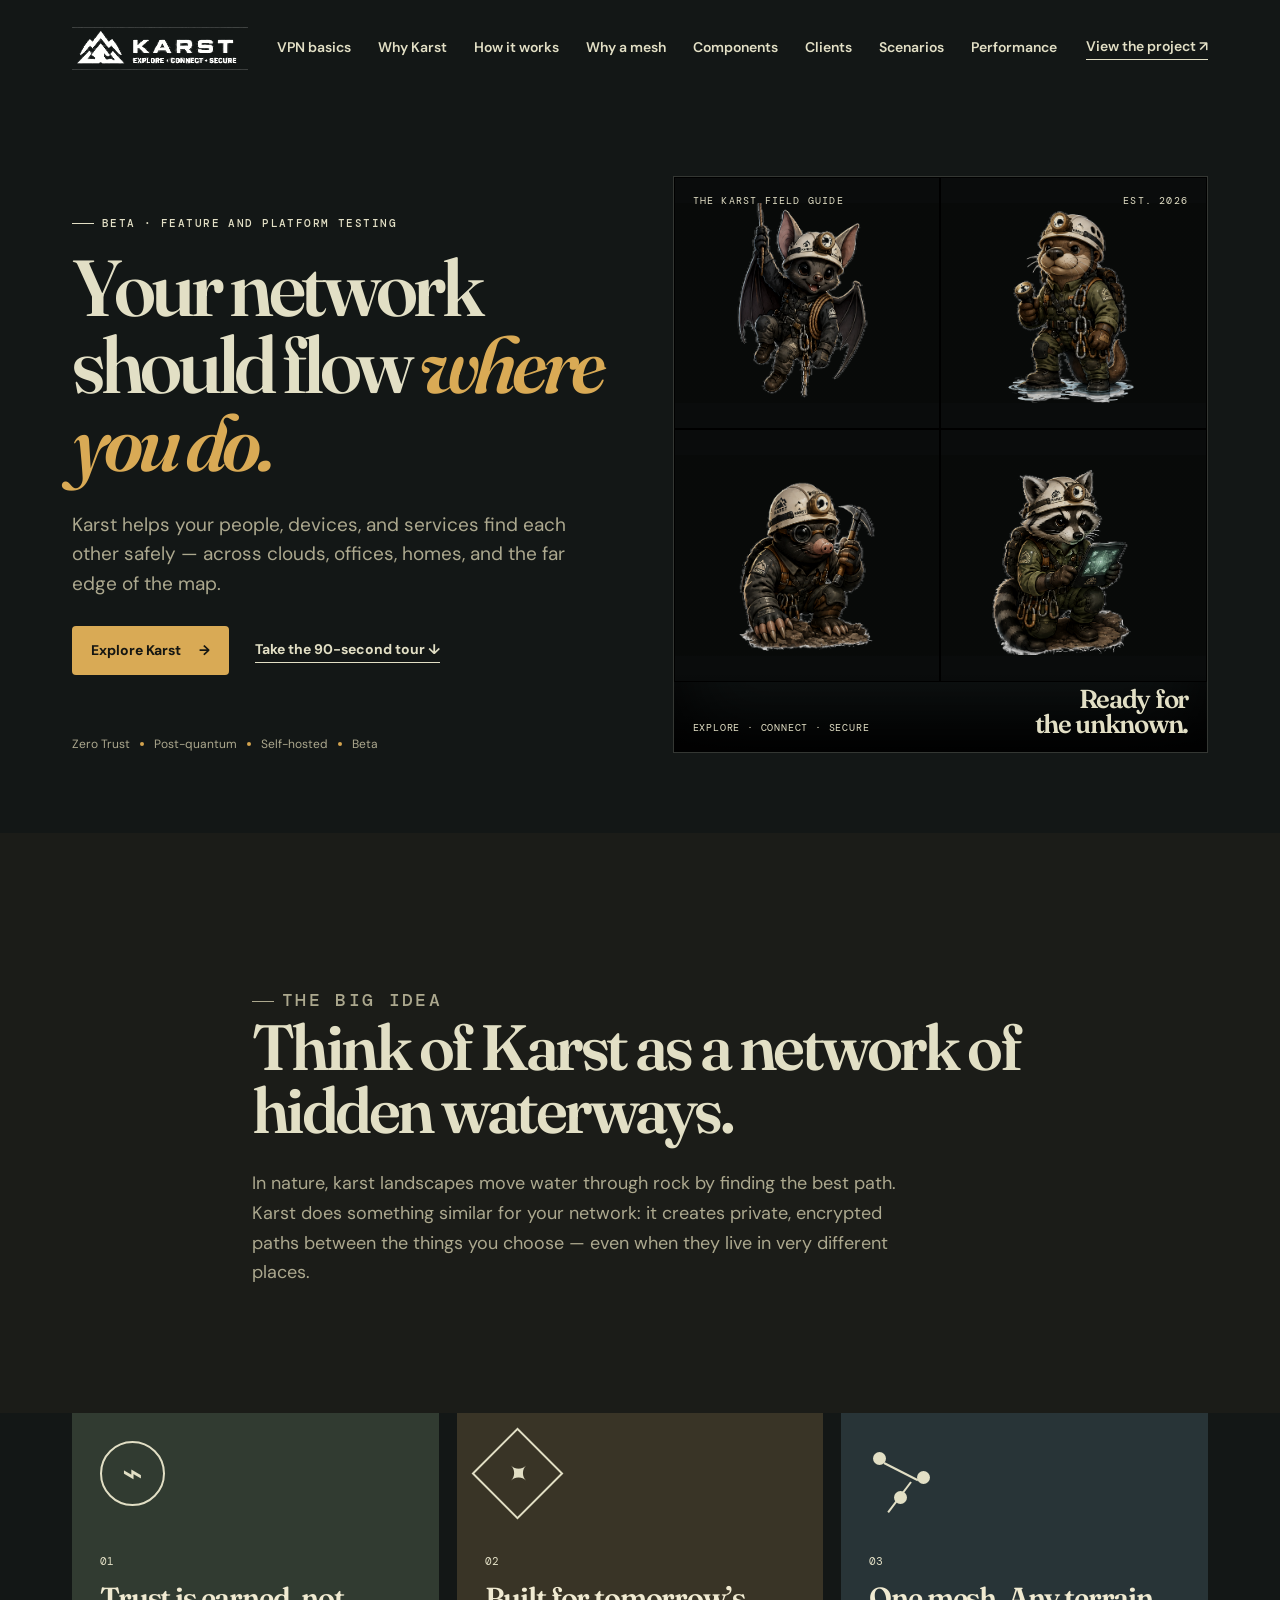
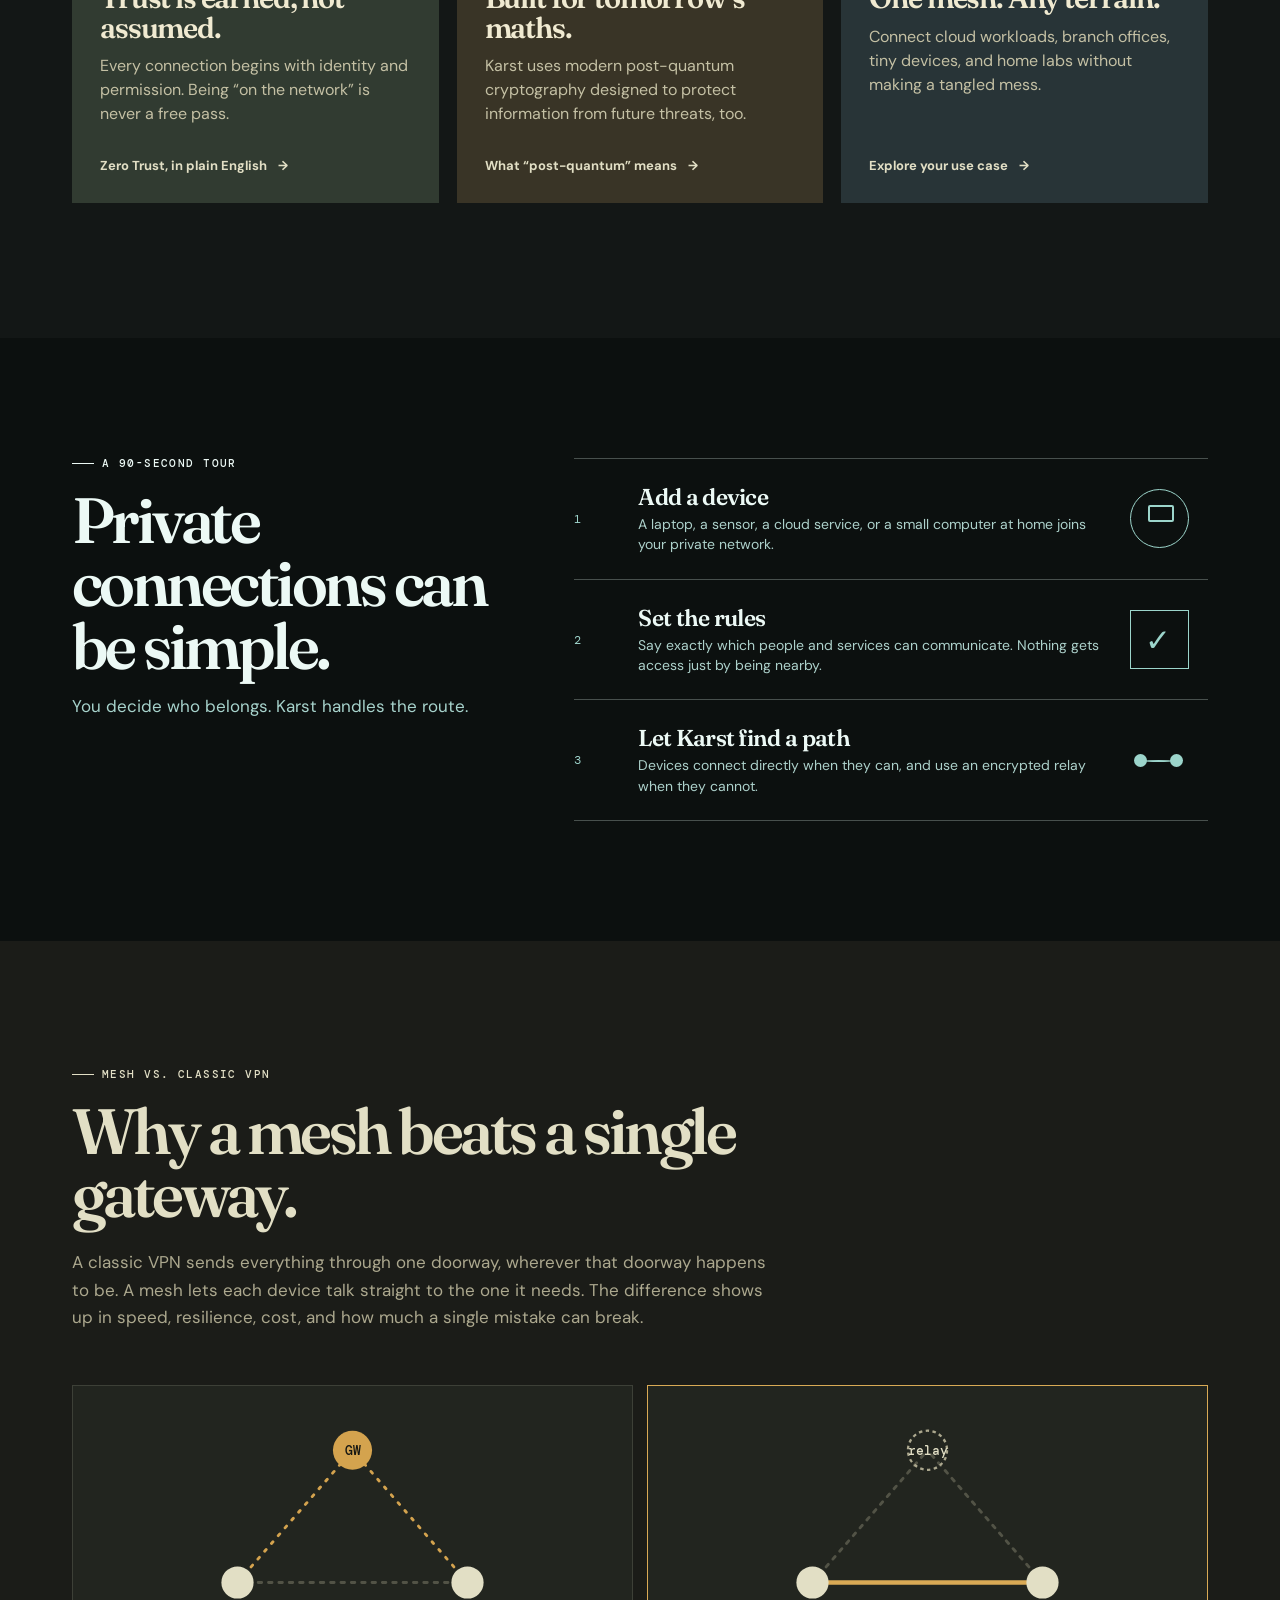
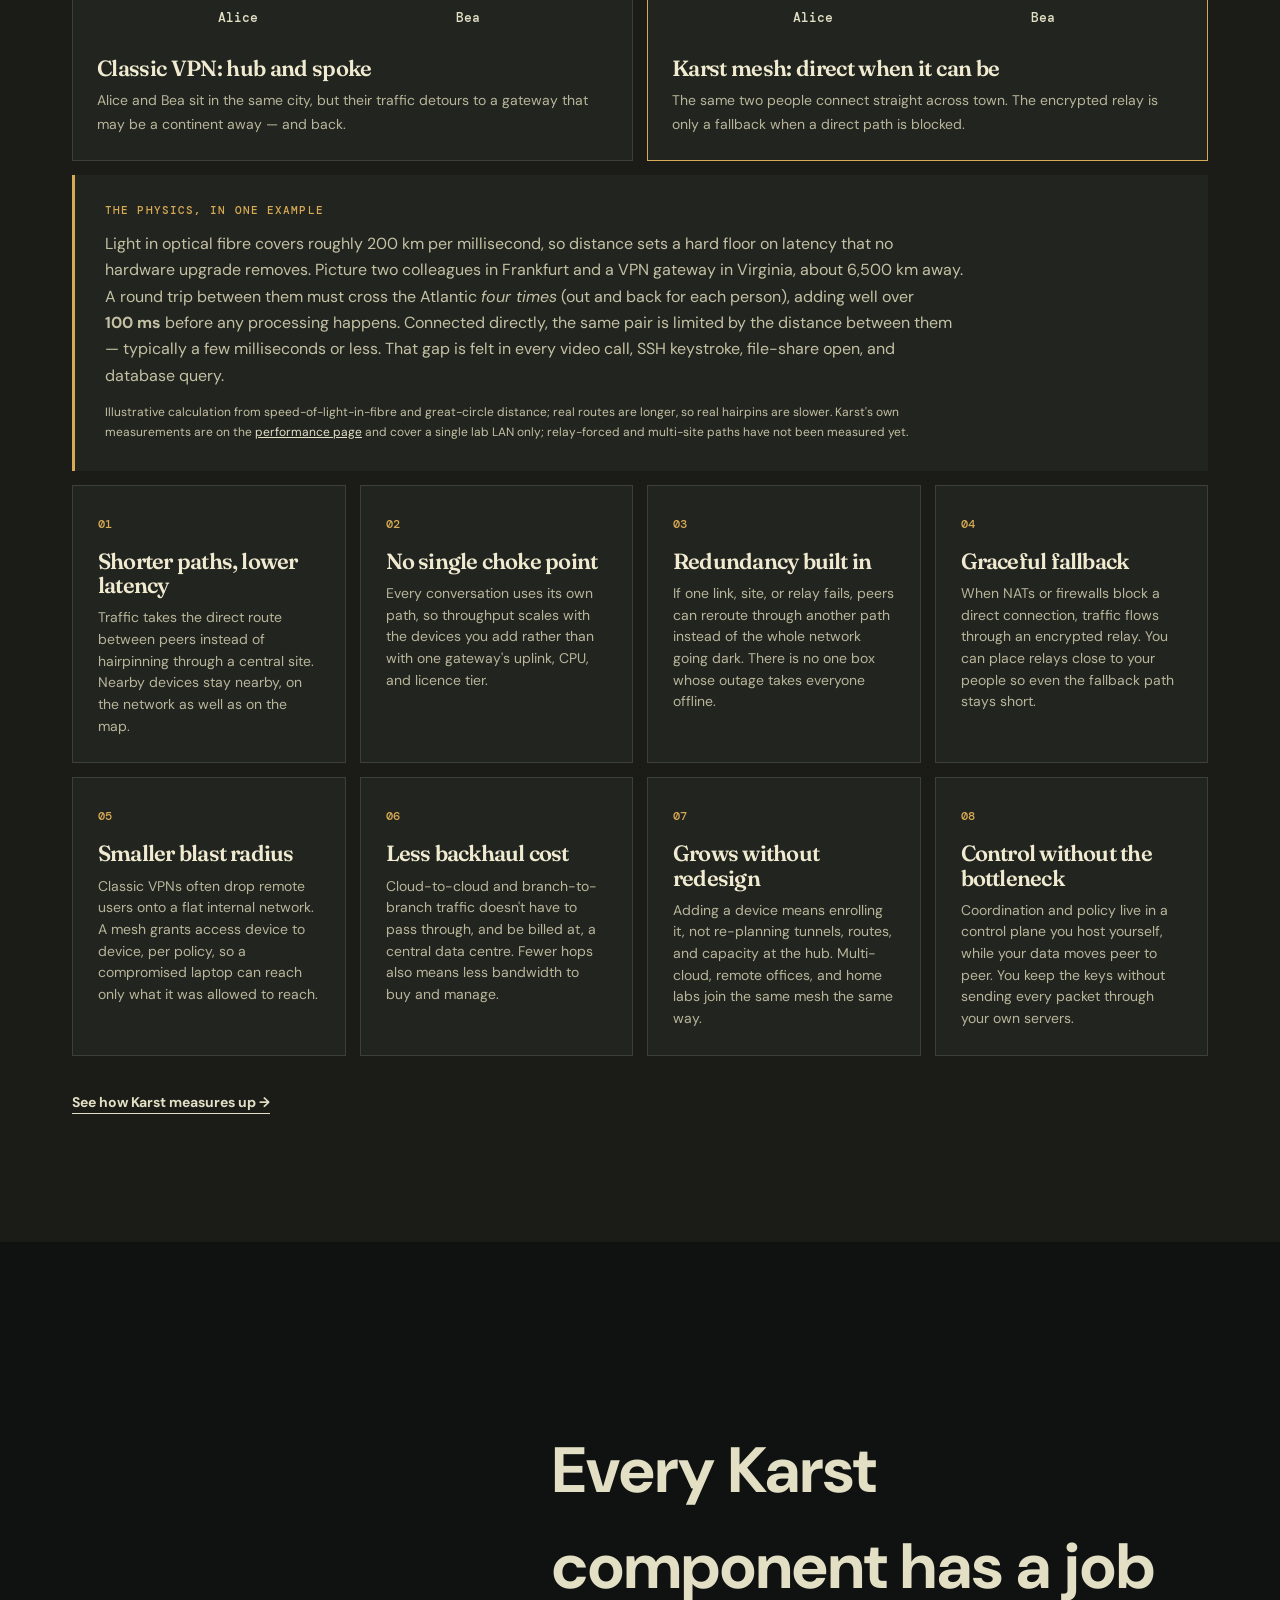
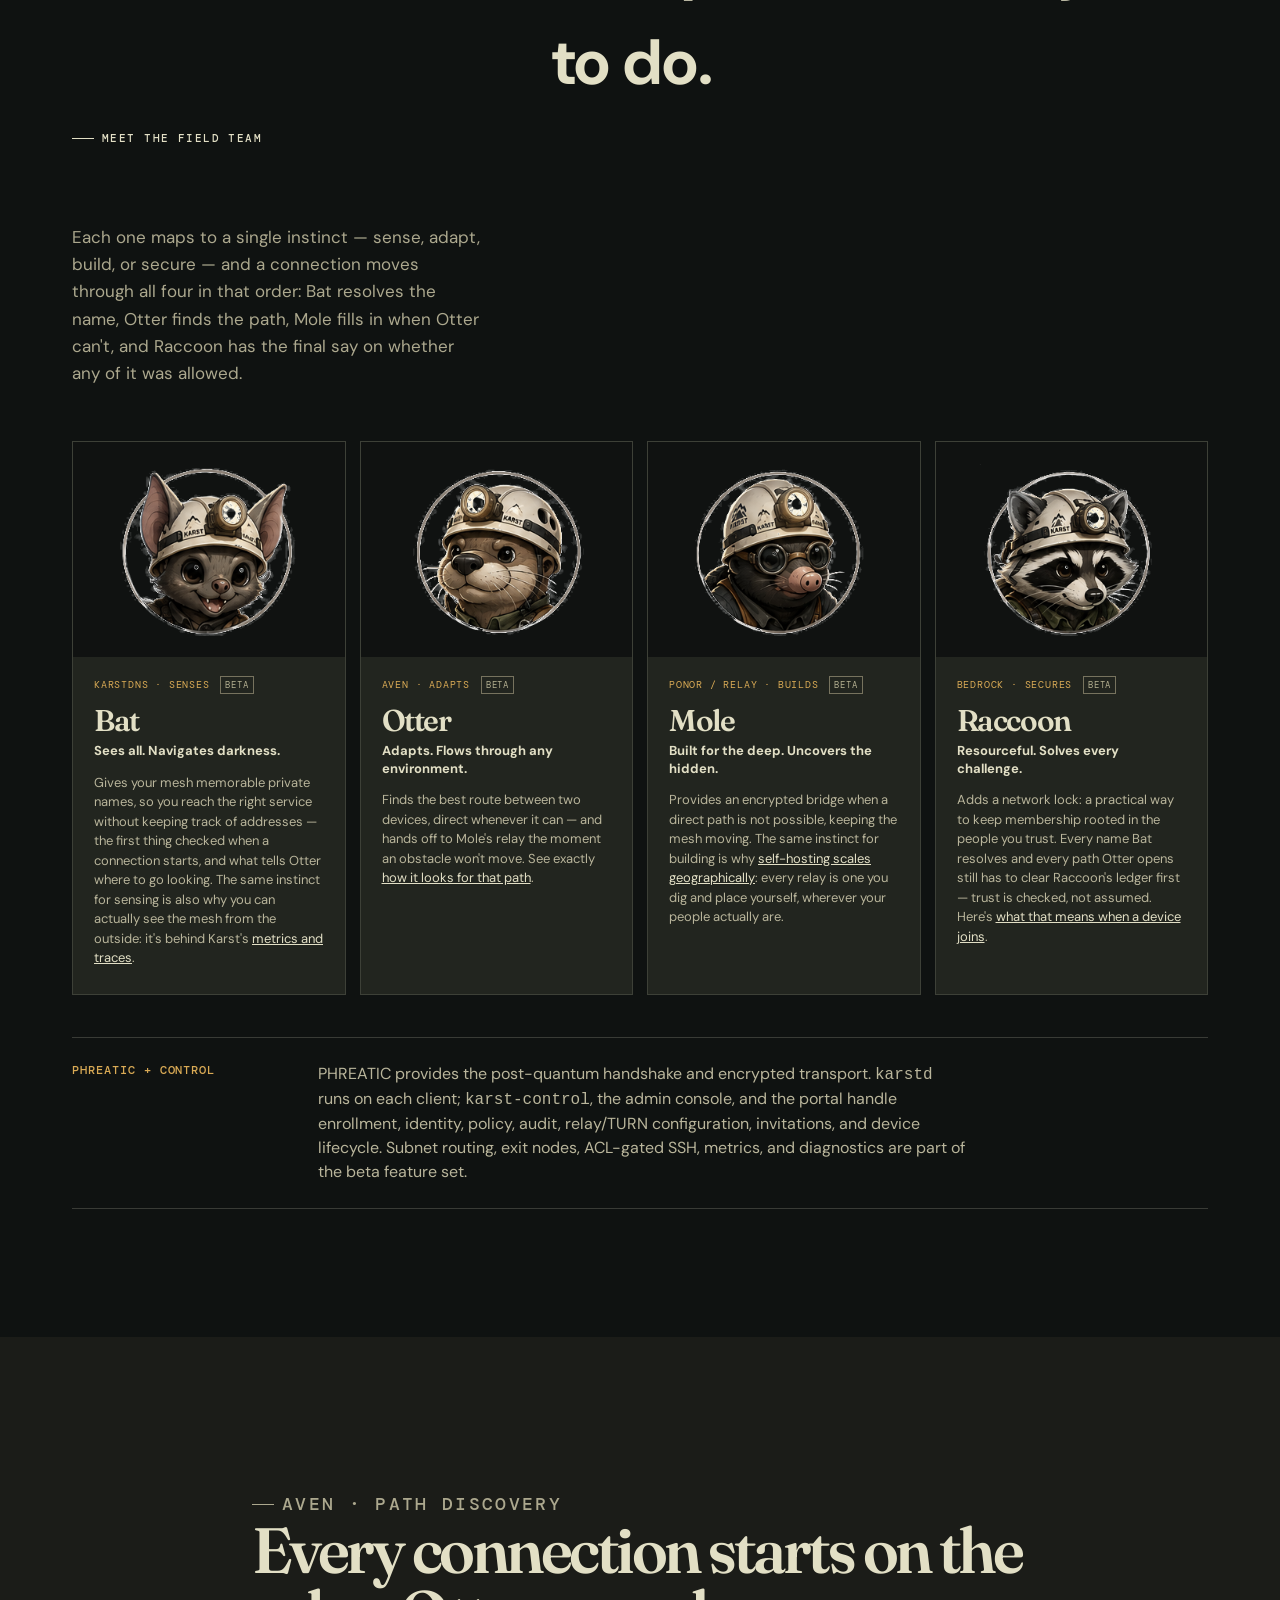
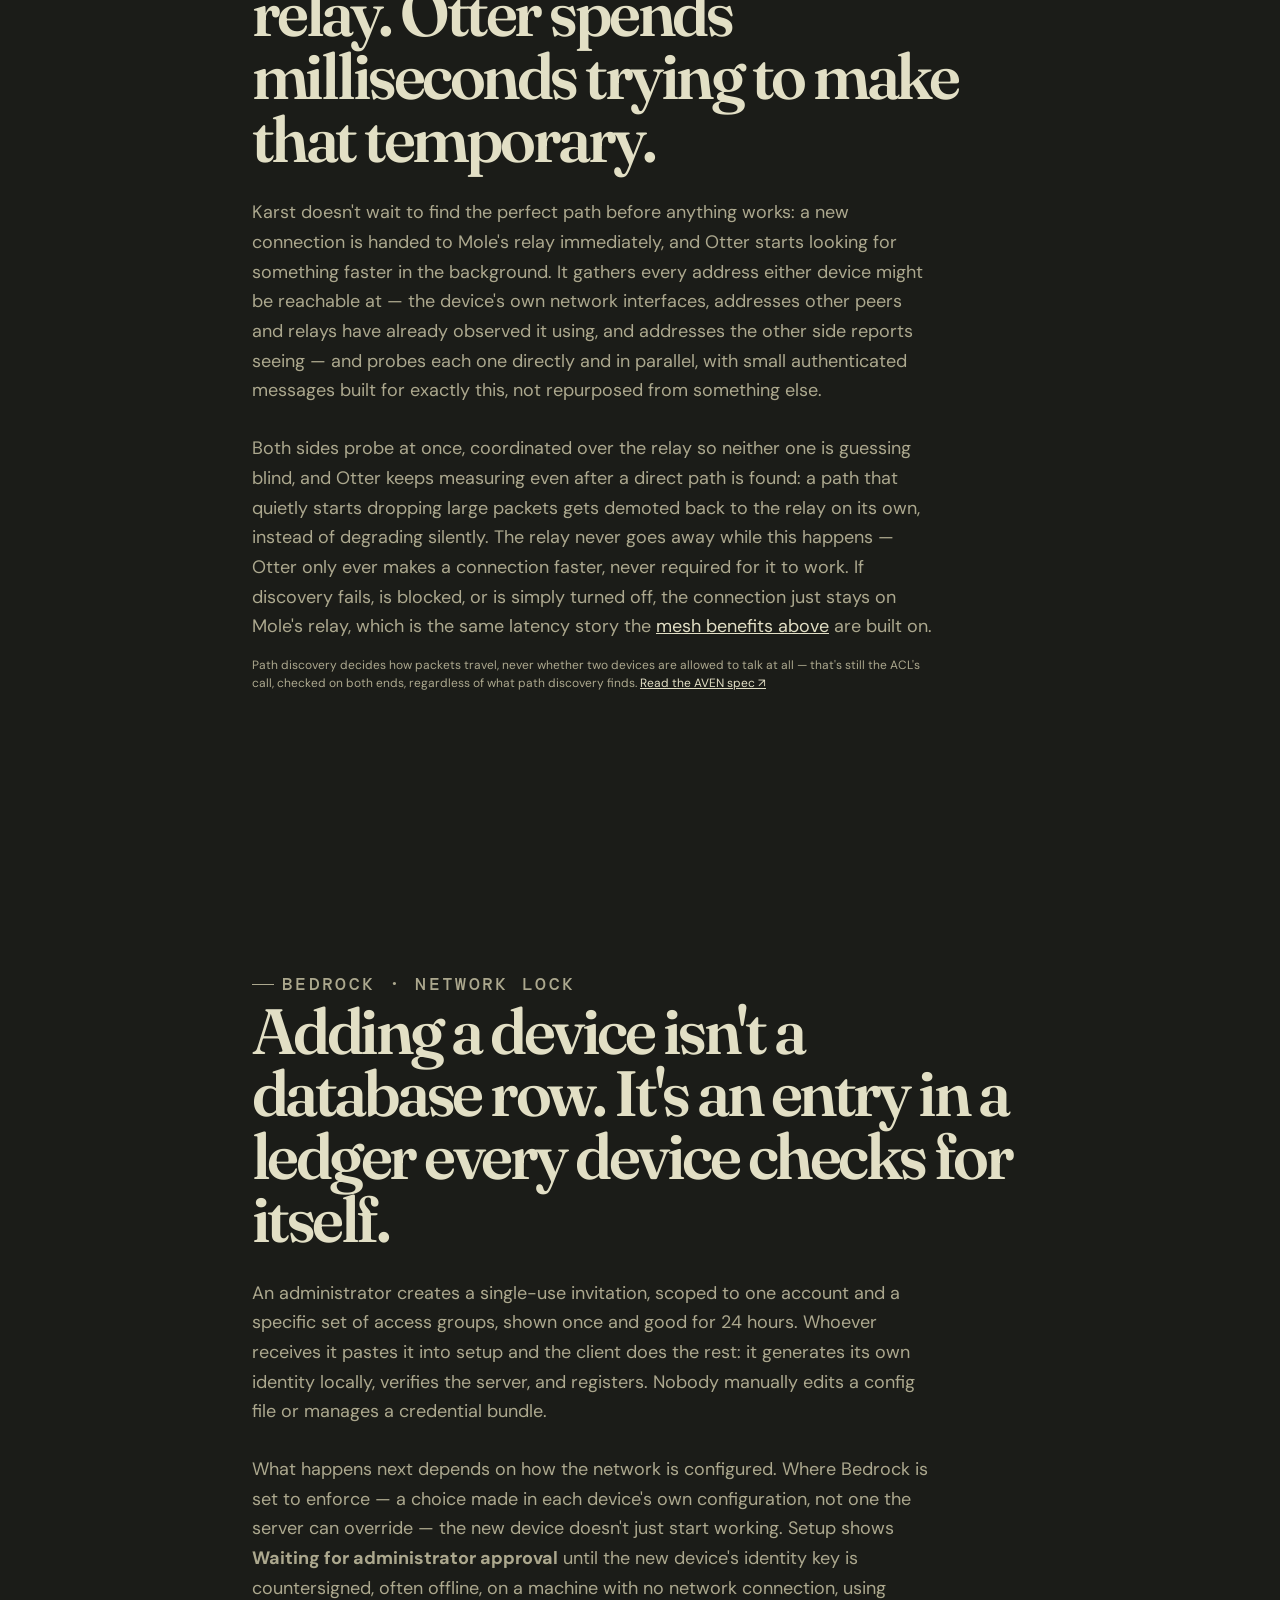
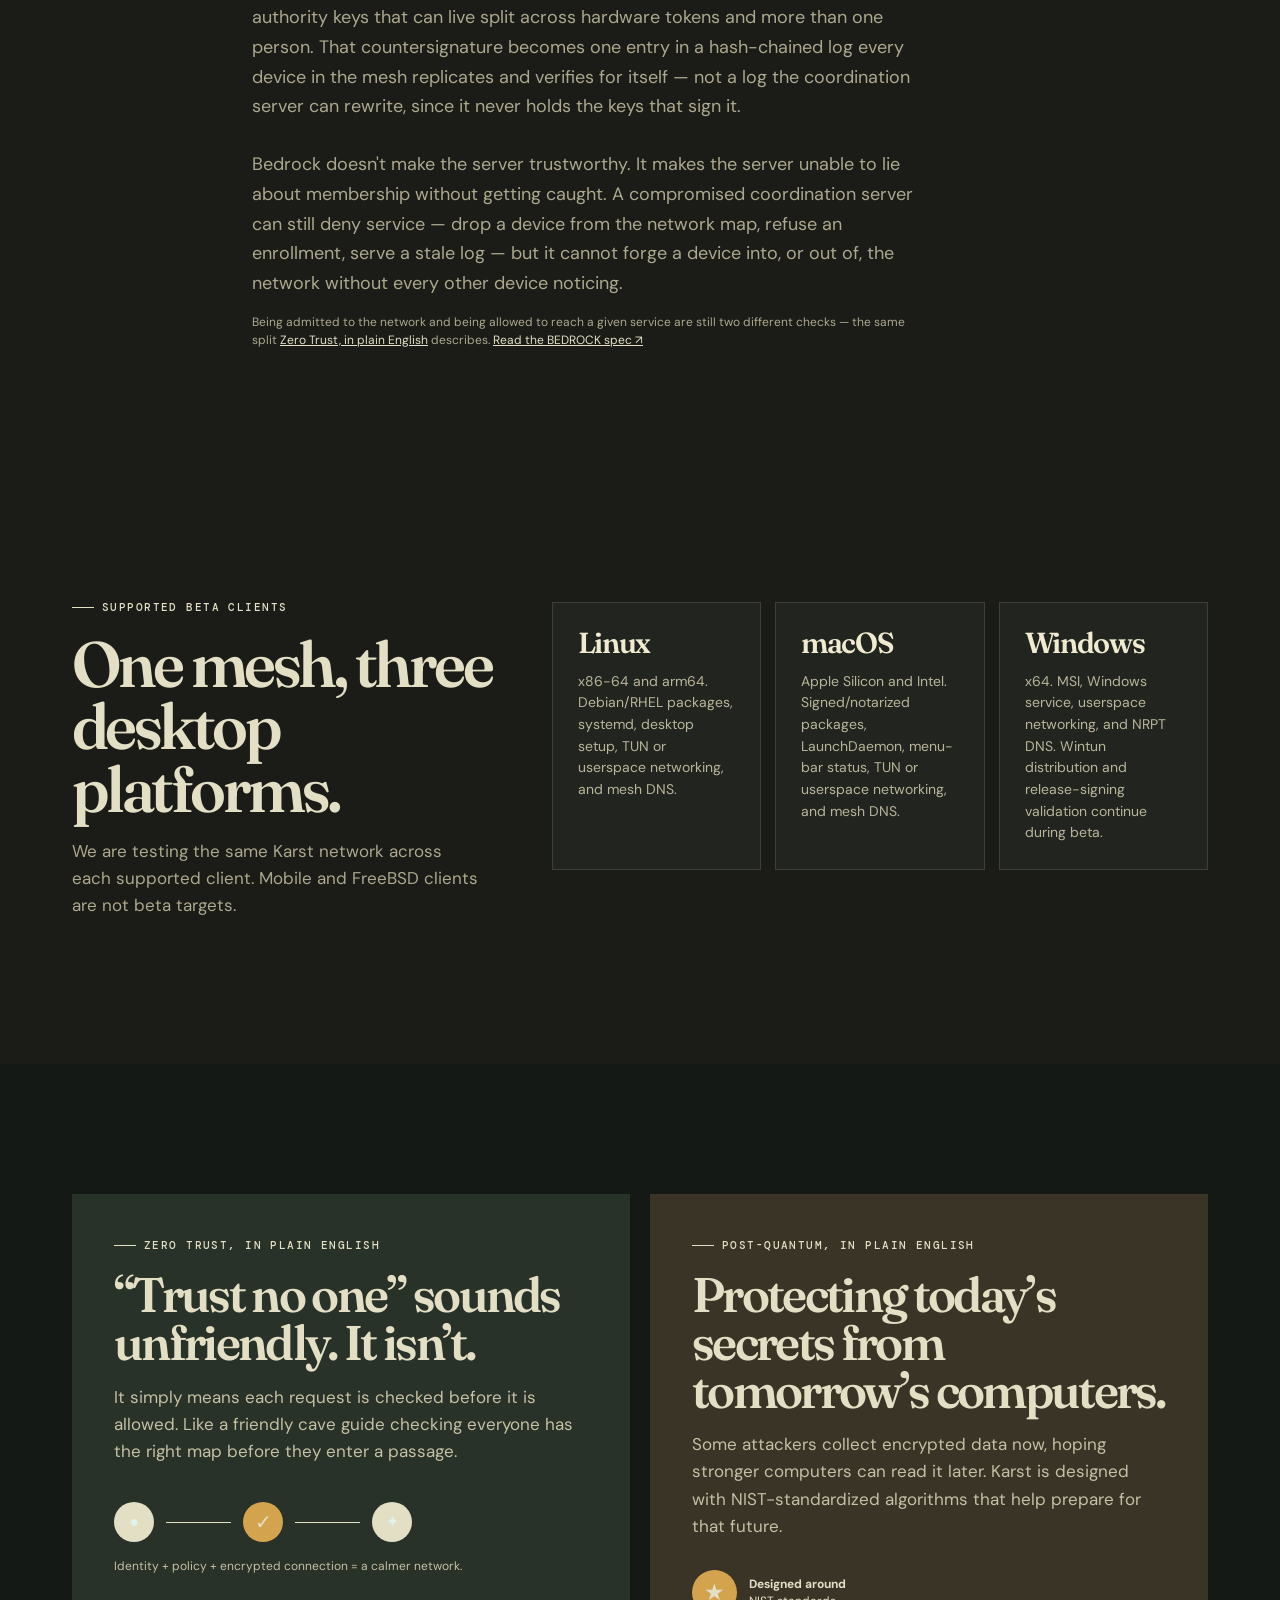
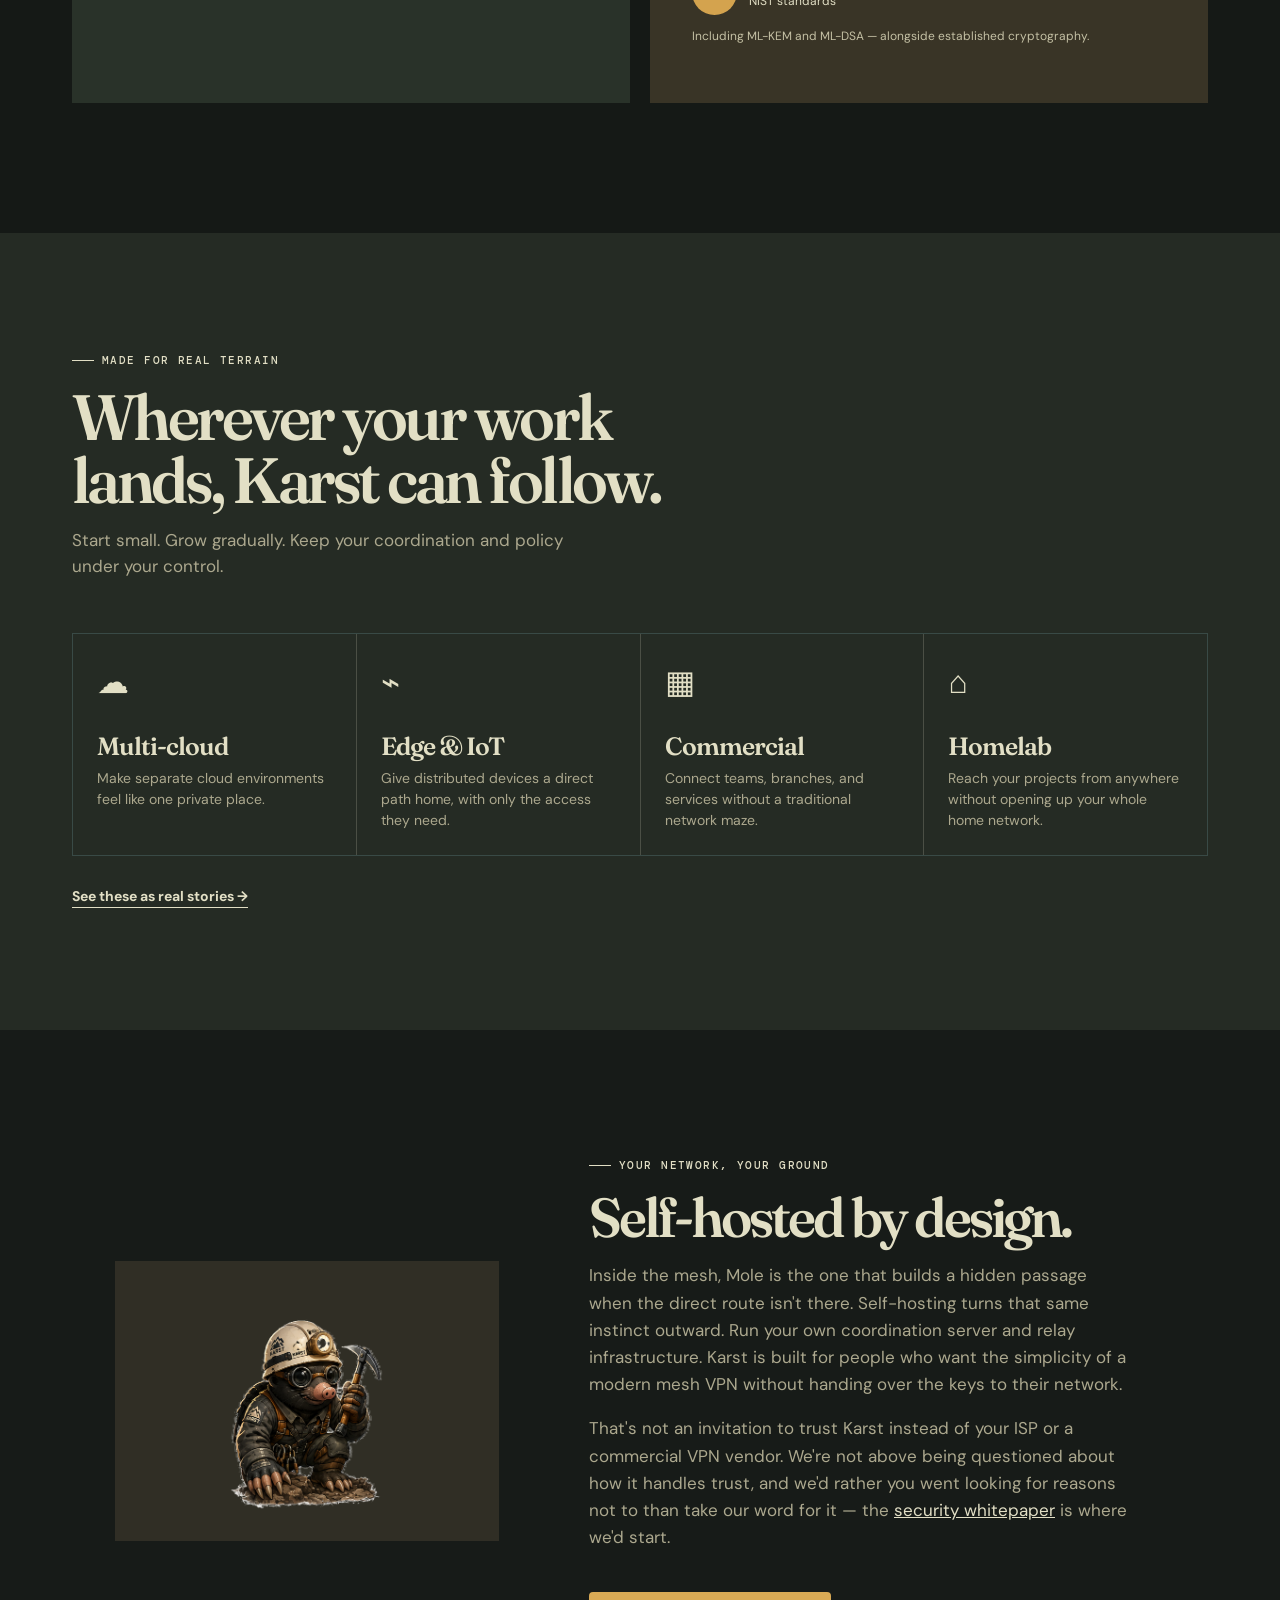
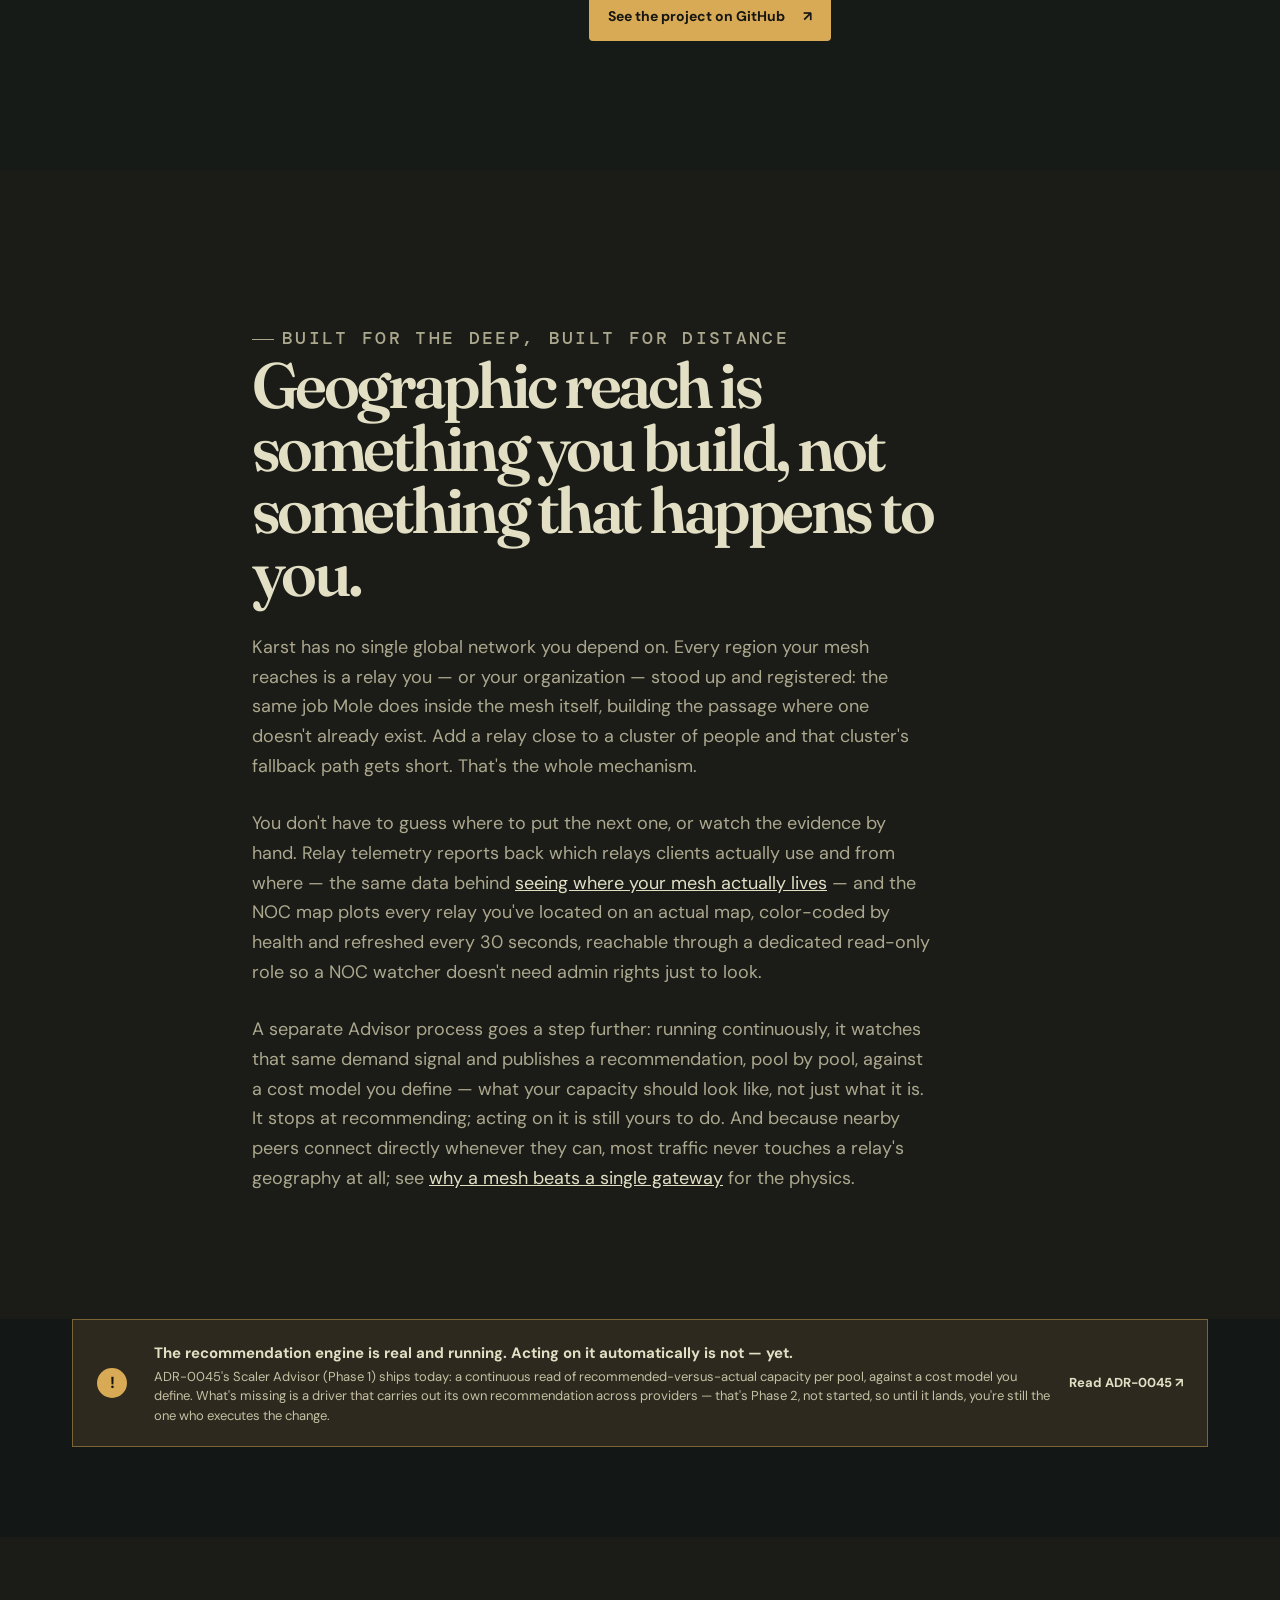
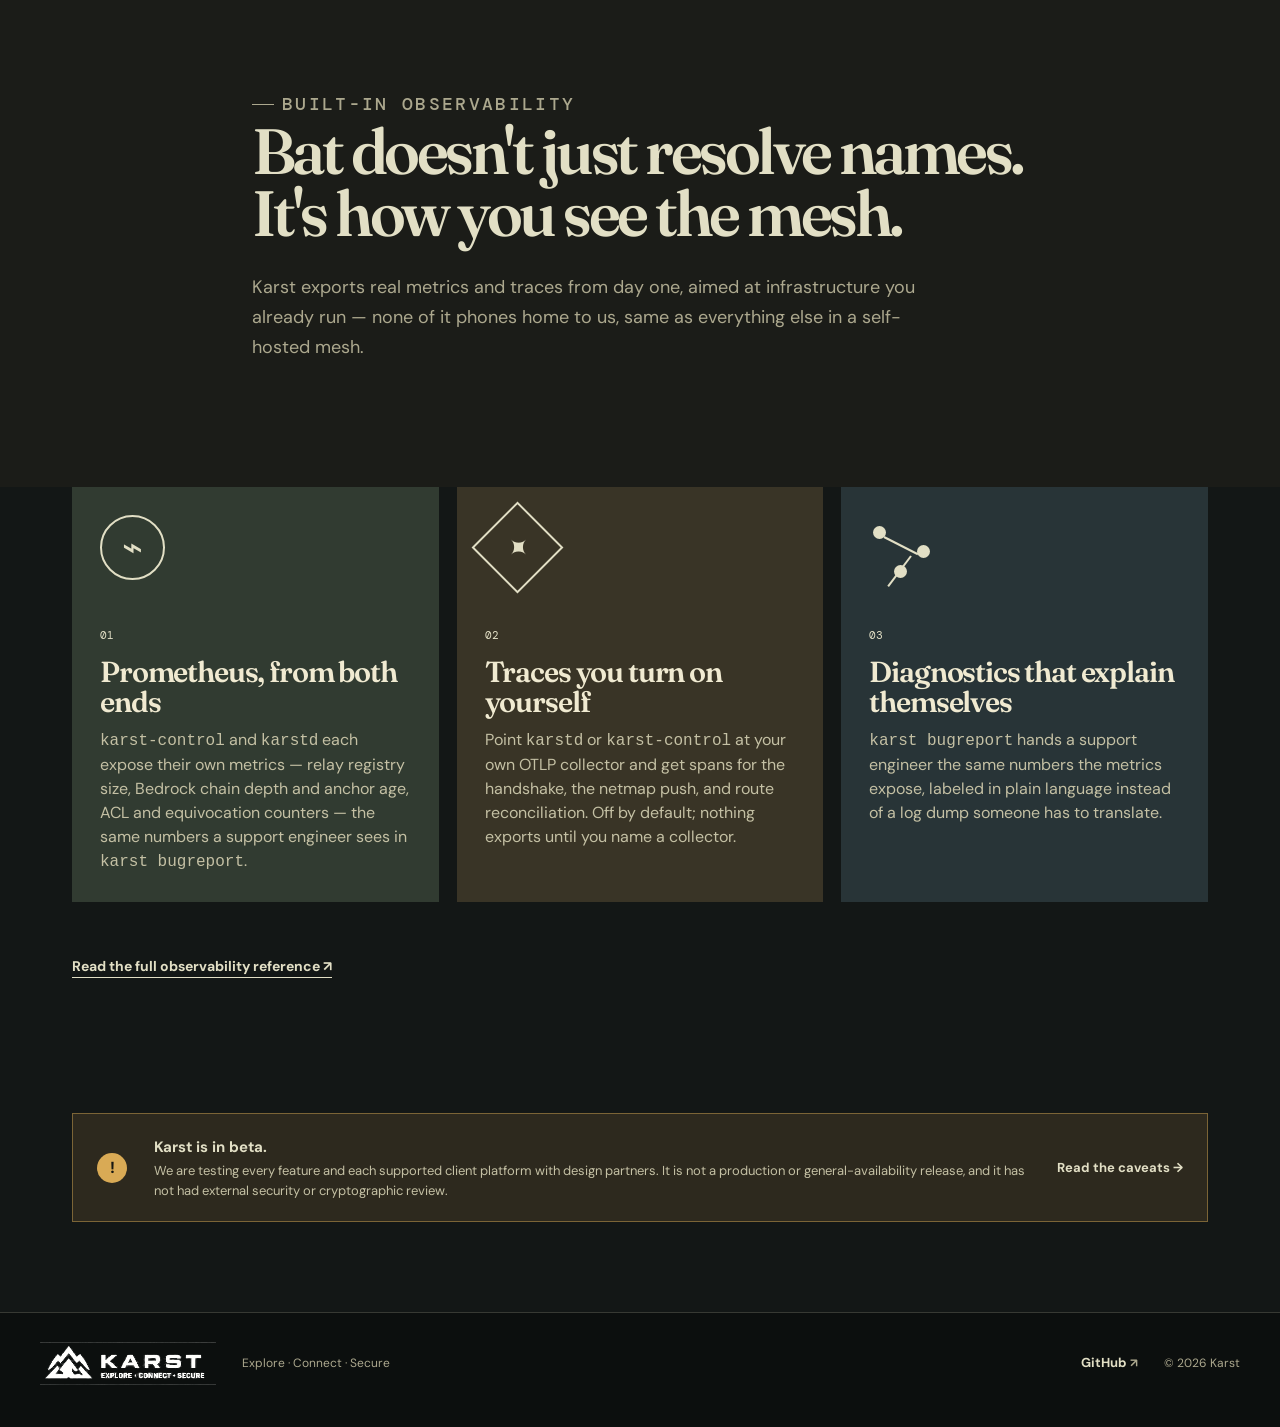
==== commit 1b3544d9: "Add a VPN-basics primer and deepen the landing page's field-guide system - Add vpn-basics.html: a pl" ====
--- a/index.html
+++ b/index.html
@@ -17,12 +17,12 @@
       <header class="nav">
         <a class="brand" href="#top" aria-label="Karst home"><img src="assets/karst_logo.png" alt="Karst — Explore, connect, secure" /></a>
         <nav aria-label="Main navigation">
+          <a href="vpn-basics.html">VPN basics</a>
           <a href="#why">Why Karst</a>
           <a href="#how">How it works</a>
           <a href="#mesh">Why a mesh</a>
           <a href="#components">Components</a>
           <a href="#clients">Clients</a>
-          <a href="#where">Where it fits</a>
           <a href="scenarios.html">Scenarios</a>
           <a href="performance.html">Performance</a>
         </nav>
@@ -122,14 +122,31 @@
         </section>
 
         <section class="field-guide" id="components">
-          <div class="guide-intro"><p class="eyebrow"><span></span> meet the field team</p><h2>Every Karst component has a job to do.</h2><p>These are the specialists we are testing together: the client and control plane, private naming, connectivity, and a verifiable membership root.</p></div>
+          <div class="guide-intro"><p class="eyebrow"><span></span> meet the field team</p><h2>Every Karst component has a job to do.</h2><p>Each one maps to a single instinct — sense, adapt, build, or secure — and a connection moves through all four in that order: Bat resolves the name, Otter finds the path, Mole fills in when Otter can't, and Raccoon has the final say on whether any of it was allowed.</p></div>
           <div class="guide-grid">
-            <article class="guide-card"><div class="mascot mascot-bat" role="img" aria-label="Bat Karst mascot"></div><div class="component-copy"><p class="component-kicker">KARSTDNS <span class="beta">BETA</span></p><h3>Bat</h3><p class="tagline">Sees all. Navigates darkness.</p><p>Gives your mesh memorable private names, so you reach the right service without keeping track of addresses.</p></div></article>
-            <article class="guide-card"><div class="mascot mascot-otter" role="img" aria-label="Otter Karst mascot"></div><div class="component-copy"><p class="component-kicker">AVEN <span class="beta">BETA</span></p><h3>Otter</h3><p class="tagline">Adapts. Flows through any environment.</p><p>Finds the best route between two devices — even when everyday network obstacles get in the way.</p></div></article>
-            <article class="guide-card"><div class="mascot mascot-mole" role="img" aria-label="Mole Karst mascot"></div><div class="component-copy"><p class="component-kicker">PONOR / RELAY <span class="beta">BETA</span></p><h3>Mole</h3><p class="tagline">Built for the deep. Uncovers the hidden.</p><p>Provides an encrypted bridge when a direct path is not possible, keeping the mesh moving.</p></div></article>
-            <article class="guide-card"><div class="mascot mascot-raccoon" role="img" aria-label="Raccoon Karst mascot"></div><div class="component-copy"><p class="component-kicker">BEDROCK <span class="beta">BETA</span></p><h3>Raccoon</h3><p class="tagline">Resourceful. Solves every challenge.</p><p>Adds a network lock: a practical way to keep membership rooted in the people you trust.</p></div></article>
+            <article class="guide-card"><div class="mascot mascot-bat" role="img" aria-label="Bat Karst mascot"></div><div class="component-copy"><p class="component-kicker">KARSTDNS · SENSES <span class="beta">BETA</span></p><h3>Bat</h3><p class="tagline">Sees all. Navigates darkness.</p><p>Gives your mesh memorable private names, so you reach the right service without keeping track of addresses — the first thing checked when a connection starts, and what tells Otter where to go looking. The same instinct for sensing is also why you can actually see the mesh from the outside: it's behind Karst's <a href="#observability">metrics and traces</a>.</p></div></article>
+            <article class="guide-card"><div class="mascot mascot-otter" role="img" aria-label="Otter Karst mascot"></div><div class="component-copy"><p class="component-kicker">AVEN · ADAPTS <span class="beta">BETA</span></p><h3>Otter</h3><p class="tagline">Adapts. Flows through any environment.</p><p>Finds the best route between two devices, direct whenever it can — and hands off to Mole's relay the moment an obstacle won't move. See exactly <a href="#aven">how it looks for that path</a>.</p></div></article>
+            <article class="guide-card"><div class="mascot mascot-mole" role="img" aria-label="Mole Karst mascot"></div><div class="component-copy"><p class="component-kicker">PONOR / RELAY · BUILDS <span class="beta">BETA</span></p><h3>Mole</h3><p class="tagline">Built for the deep. Uncovers the hidden.</p><p>Provides an encrypted bridge when a direct path is not possible, keeping the mesh moving. The same instinct for building is why <a href="#self-hosted">self-hosting scales geographically</a>: every relay is one you dig and place yourself, wherever your people actually are.</p></div></article>
+            <article class="guide-card"><div class="mascot mascot-raccoon" role="img" aria-label="Raccoon Karst mascot"></div><div class="component-copy"><p class="component-kicker">BEDROCK · SECURES <span class="beta">BETA</span></p><h3>Raccoon</h3><p class="tagline">Resourceful. Solves every challenge.</p><p>Adds a network lock: a practical way to keep membership rooted in the people you trust. Every name Bat resolves and every path Otter opens still has to clear Raccoon's ledger first — trust is checked, not assumed. Here's <a href="#bedrock">what that means when a device joins</a>.</p></div></article>
           </div>
           <div class="protocol-line"><span>PHREATIC + CONTROL</span><p>PHREATIC provides the post-quantum handshake and encrypted transport. <code>karstd</code> runs on each client; <code>karst-control</code>, the admin console, and the portal handle enrollment, identity, policy, audit, relay/TURN configuration, invitations, and device lifecycle. Subnet routing, exit nodes, ACL-gated SSH, metrics, and diagnostics are part of the beta feature set.</p></div>
+        </section>
+
+        <section class="statement" id="aven">
+          <p class="eyebrow"><span></span> aven · path discovery</p>
+          <h2>Every connection starts on the relay. Otter spends milliseconds trying to make that temporary.</h2>
+          <p>Karst doesn't wait to find the perfect path before anything works: a new connection is handed to Mole's relay immediately, and Otter starts looking for something faster in the background. It gathers every address either device might be reachable at — the device's own network interfaces, addresses other peers and relays have already observed it using, and addresses the other side reports seeing — and probes each one directly and in parallel, with small authenticated messages built for exactly this, not repurposed from something else.</p>
+          <p>Both sides probe at once, coordinated over the relay so neither one is guessing blind, and Otter keeps measuring even after a direct path is found: a path that quietly starts dropping large packets gets demoted back to the relay on its own, instead of degrading silently. The relay never goes away while this happens — Otter only ever makes a connection faster, never required for it to work. If discovery fails, is blocked, or is simply turned off, the connection just stays on Mole's relay, which is the same latency story the <a href="#mesh">mesh benefits above</a> are built on.</p>
+          <p class="fine-print">Path discovery decides how packets travel, never whether two devices are allowed to talk at all — that's still the ACL's call, checked on both ends, regardless of what path discovery finds. <a href="https://github.com/karst-net/karst/blob/main/spec/aven-v1.md">Read the AVEN spec <span aria-hidden="true">↗</span></a></p>
+        </section>
+
+        <section class="statement" id="bedrock">
+          <p class="eyebrow"><span></span> bedrock · network lock</p>
+          <h2>Adding a device isn't a database row. It's an entry in a ledger every device checks for itself.</h2>
+          <p>An administrator creates a single-use invitation, scoped to one account and a specific set of access groups, shown once and good for 24 hours. Whoever receives it pastes it into setup and the client does the rest: it generates its own identity locally, verifies the server, and registers. Nobody manually edits a config file or manages a credential bundle.</p>
+          <p>What happens next depends on how the network is configured. Where Bedrock is set to enforce — a choice made in each device's own configuration, not one the server can override — the new device doesn't just start working. Setup shows <strong>Waiting for administrator approval</strong> until the new device's identity key is countersigned, often offline, on a machine with no network connection, using authority keys that can live split across hardware tokens and more than one person. That countersignature becomes one entry in a hash-chained log every device in the mesh replicates and verifies for itself — not a log the coordination server can rewrite, since it never holds the keys that sign it.</p>
+          <p>Bedrock doesn't make the server trustworthy. It makes the server unable to lie about membership without getting caught. A compromised coordination server can still deny service — drop a device from the network map, refuse an enrollment, serve a stale log — but it cannot forge a device into, or out of, the network without every other device noticing.</p>
+          <p class="fine-print">Being admitted to the network and being allowed to reach a given service are still two different checks — the same split <a href="#zero-trust">Zero Trust, in plain English</a> describes. <a href="https://github.com/karst-net/karst/blob/main/spec/bedrock-v1.md">Read the BEDROCK spec <span aria-hidden="true">↗</span></a></p>
         </section>
 
         <section class="client-platforms" id="clients" aria-labelledby="clients-heading">
@@ -169,9 +186,39 @@
           <p class="terrain-cta"><a class="text-link" href="scenarios.html">See these as real stories <span aria-hidden="true">→</span></a></p>
         </section>
 
-        <section class="self-hosted">
-          <div class="self-hosted-art" aria-hidden="true"><div class="server-stack"><i></i><i></i><i></i></div><div class="root root-one"></div><div class="root root-two"></div><div class="root root-three"></div></div>
-          <div><p class="eyebrow"><span></span> your network, your ground</p><h2>Self-hosted by design.</h2><p>Run your own coordination server and relay infrastructure. Karst is built for people who want the simplicity of a modern mesh VPN without handing over the keys to their network.</p><a class="button button-dark" href="https://github.com/karst-net/karst">See the project on GitHub <span aria-hidden="true">↗</span></a></div>
+        <section class="self-hosted" id="self-hosted">
+          <div class="self-hosted-art" role="img" aria-label="Mole Karst mascot"></div>
+          <div><p class="eyebrow"><span></span> your network, your ground</p><h2>Self-hosted by design.</h2><p>Inside the mesh, Mole is the one that builds a hidden passage when the direct route isn't there. Self-hosting turns that same instinct outward. Run your own coordination server and relay infrastructure. Karst is built for people who want the simplicity of a modern mesh VPN without handing over the keys to their network.</p><p>That's not an invitation to trust Karst instead of your ISP or a commercial VPN vendor. We're not above being questioned about how it handles trust, and we'd rather you went looking for reasons not to than take our word for it — the <a href="https://github.com/karst-net/karst/blob/main/docs/SECURITY-WHITEPAPER.md">security whitepaper</a> is where we'd start.</p><a class="button button-dark" href="https://github.com/karst-net/karst">See the project on GitHub <span aria-hidden="true">↗</span></a></div>
+        </section>
+
+        <section class="statement" id="geographic-scaling">
+          <p class="eyebrow"><span></span> built for the deep, built for distance</p>
+          <h2>Geographic reach is something you build, not something that happens to you.</h2>
+          <p>Karst has no single global network you depend on. Every region your mesh reaches is a relay you — or your organization — stood up and registered: the same job Mole does inside the mesh itself, building the passage where one doesn't already exist. Add a relay close to a cluster of people and that cluster's fallback path gets short. That's the whole mechanism.</p>
+          <p>You don't have to guess where to put the next one, or watch the evidence by hand. Relay telemetry reports back which relays clients actually use and from where — the same data behind <a href="scenarios.html">seeing where your mesh actually lives</a> — and the NOC map plots every relay you've located on an actual map, color-coded by health and refreshed every 30 seconds, reachable through a dedicated read-only role so a NOC watcher doesn't need admin rights just to look.</p>
+          <p>A separate Advisor process goes a step further: running continuously, it watches that same demand signal and publishes a recommendation, pool by pool, against a cost model you define — what your capacity should look like, not just what it is. It stops at recommending; acting on it is still yours to do. And because nearby peers connect directly whenever they can, most traffic never touches a relay's geography at all; see <a href="#mesh">why a mesh beats a single gateway</a> for the physics.</p>
+        </section>
+
+        <aside class="status-note" aria-label="What the scaling advisor does and doesn't do, today">
+          <span class="status-pin">!</span>
+          <div>
+            <strong>The recommendation engine is real and running. Acting on it automatically is not — yet.</strong>
+            <p>ADR-0045's Scaler Advisor (Phase 1) ships today: a continuous read of recommended-versus-actual capacity per pool, against a cost model you define. What's missing is a driver that carries out its own recommendation across providers — that's Phase 2, not started, so until it lands, you're still the one who executes the change.</p>
+          </div>
+          <a href="https://github.com/karst-net/karst/blob/main/docs/adr/0045-cost-aware-geographic-scaling-across-providers.md">Read ADR-0045 <span aria-hidden="true">↗</span></a>
+        </aside>
+
+        <section class="statement" id="observability">
+          <p class="eyebrow"><span></span> built-in observability</p>
+          <h2>Bat doesn't just resolve names. It's how you see the mesh.</h2>
+          <p>Karst exports real metrics and traces from day one, aimed at infrastructure you already run — none of it phones home to us, same as everything else in a self-hosted mesh.</p>
+        </section>
+
+        <section class="feature-grid" aria-label="Observability features">
+          <article class="feature feature-teal"><div class="feature-icon lock-icon" aria-hidden="true">⌁</div><p class="number">01</p><h3>Prometheus, from both ends</h3><p><code>karst-control</code> and <code>karstd</code> each expose their own metrics — relay registry size, Bedrock chain depth and anchor age, ACL and equivocation counters — the same numbers a support engineer sees in <code>karst bugreport</code>.</p></article>
+          <article class="feature feature-sand"><div class="feature-icon crystal-icon" aria-hidden="true">✦</div><p class="number">02</p><h3>Traces you turn on yourself</h3><p>Point <code>karstd</code> or <code>karst-control</code> at your own OTLP collector and get spans for the handshake, the netmap push, and route reconciliation. Off by default; nothing exports until you name a collector.</p></article>
+          <article class="feature feature-blue"><div class="feature-icon route-icon" aria-hidden="true"><i></i><i></i><i></i></div><p class="number">03</p><h3>Diagnostics that explain themselves</h3><p><code>karst bugreport</code> hands a support engineer the same numbers the metrics expose, labeled in plain language instead of a log dump someone has to translate.</p></article>
+          <p class="mesh-note" style="grid-column:1/-1"><a class="text-link" href="https://github.com/karst-net/karst/blob/main/docs/observability.md">Read the full observability reference <span aria-hidden="true">↗</span></a></p>
         </section>
 
         <aside class="status-note" aria-label="Project status"><span class="status-pin">!</span><div><strong>Karst is in beta.</strong><p>We are testing every feature and each supported client platform with design partners. It is not a production or general-availability release, and it has not had external security or cryptographic review.</p></div><a href="https://github.com/karst-net/karst#beta-caveats-stated-plainly">Read the caveats <span aria-hidden="true">→</span></a></aside>
--- a/styles.css
+++ b/styles.css
@@ -67,7 +67,8 @@
 .scene-caption{position:absolute;z-index:6;bottom:17px;right:24px;color:#fff;font:600 15px/1.15 Fraunces,serif;letter-spacing:-.03em}
 .statement{max-width:840px;margin:0 auto;padding:125px 32px}
 .statement h2,.explainer h2,.terrain h2{font-size:clamp(2.65rem,5vw,4.6rem)}
-.statement>p:last-child{max-width:680px;color:var(--muted);font-size:18px;line-height:1.65;margin:28px 0 0}
+.statement>p{max-width:680px;color:var(--muted);font-size:18px;line-height:1.65;margin:28px 0 0}
+.statement>p.fine-print{font-size:12px;line-height:1.5;margin-top:14px}
 .feature-grid{max-width:1200px;margin:auto;padding:0 32px 135px;display:grid;grid-template-columns:repeat(3,1fr);gap:18px}
 .feature{min-height:390px;padding:28px;display:flex;flex-direction:column;align-items:flex-start}
 .feature-teal{background:#b9e9df}
@@ -129,14 +130,8 @@
 .self-hosted{max-width:1050px;margin:130px auto;display:grid;grid-template-columns:.8fr 1.2fr;align-items:center;gap:90px;padding:0 32px}
 .self-hosted h2{font-size:clamp(3rem,4.3vw,4.25rem)}
 .self-hosted p:not(.eyebrow){font-size:17px;color:var(--muted);line-height:1.6;max-width:540px}
-.self-hosted-art{height:280px;background:#f6dfab;position:relative;overflow:hidden}
-.server-stack{position:absolute;left:50%;top:42px;transform:translateX(-50%);z-index:3}
-.server-stack i{display:block;background:var(--ink);width:123px;height:37px;margin:4px;border-radius:3px;position:relative}
-.server-stack i:after{content:"";position:absolute;width:6px;height:6px;border-radius:50%;background:#64cdbd;right:12px;top:15px;box-shadow:-12px 0 0 #64cdbd}
-.root{position:absolute;width:3px;background:var(--ink);transform-origin:top;left:50%;top:163px}
-.root-one{height:92px;transform:rotate(-32deg)}
-.root-two{height:118px;transform:rotate(26deg)}
-.root-three{height:100px;transform:rotate(-7deg)}
+main p a{color:var(--ink);text-decoration:underline}
+.self-hosted-art{height:280px;background:#f6dfab url("assets/karst_mole_full.png") center/auto 80% no-repeat;position:relative;overflow:hidden}
 .compare-wrap{max-width:1136px;margin:0 auto 54px;padding:0 32px;overflow-x:auto}
 .compare-table{width:100%;min-width:640px;border-collapse:collapse;font-size:14px}
 .compare-table caption{text-align:left;font-size:12px;color:var(--muted);margin-bottom:14px}
@@ -190,7 +185,7 @@
 
 /* Field-guide palette and mascot system */
 :root{--ink:#e2dfc5;--deep:#101413;--aqua:#8c9a7a;--water:#d9aa55;--sand:#302e25;--paper:#131716;--coral:#d4a34e;--muted:#aca88e;--line:rgba(226,223,197,.2)}
-.hero h1 em{color:var(--water)}.button-primary,.button-dark{background:var(--water);color:#151612}.statement{background:#1b1c18;max-width:none;padding-left:max(32px,calc((100% - 776px)/2));padding-right:max(32px,calc((100% - 776px)/2))}.feature-teal{background:#313b31}.feature-sand{background:#393426}.feature-blue{background:#283437}.feature p:not(.number){color:#c4c0a4}.feature h3{color:#f0ead1}.explainer{background:#0c100f}.plain-language{background:#151916;max-width:none;padding-left:max(32px,calc((100% - 1136px)/2));padding-right:max(32px,calc((100% - 1136px)/2))}.language-card{background:#293229}.language-card-pq{background:#393426}.compare-table tr.compare-pq{background:#393426}.compare-table th,.compare-table td{border-bottom-color:var(--line)}.compare-table thead th{border-bottom-color:var(--ink)}.plain-language>div>p:not(.eyebrow):not(.fine-print),.fine-print{color:#c4c0a4}.terrain{background:#252b24}.terrain-cards{background:rgba(226,223,197,.2)}.terrain-cards article{background:#252b24}.self-hosted-art{background:#302e25}.status-note{background:#2d291e;border-color:#7b6436}.status-note p{color:#c4c0a4}.status-pin{background:var(--water);color:#151612}
+.hero h1 em{color:var(--water)}.button-primary,.button-dark{background:var(--water);color:#151612}.statement{background:#1b1c18;max-width:none;padding-left:max(32px,calc((100% - 776px)/2));padding-right:max(32px,calc((100% - 776px)/2))}.feature-teal{background:#313b31}.feature-sand{background:#393426}.feature-blue{background:#283437}.feature p:not(.number){color:#c4c0a4}.feature h3{color:#f0ead1}.explainer{background:#0c100f}.plain-language{background:#151916;max-width:none;padding-left:max(32px,calc((100% - 1136px)/2));padding-right:max(32px,calc((100% - 1136px)/2))}.language-card{background:#293229}.language-card-pq{background:#393426}.compare-table tr.compare-pq{background:#393426}.compare-table th,.compare-table td{border-bottom-color:var(--line)}.compare-table thead th{border-bottom-color:var(--ink)}.plain-language>div>p:not(.eyebrow):not(.fine-print),.fine-print{color:#c4c0a4}.terrain{background:#252b24}.terrain-cards{background:rgba(226,223,197,.2)}.terrain-cards article{background:#252b24}.self-hosted-art{background-color:#302e25}.status-note{background:#2d291e;border-color:#7b6436}.status-note p{color:#c4c0a4}.status-pin{background:var(--water);color:#151612}
 .hero-panel{position:relative;min-height:505px;overflow:hidden;background:#0e1212;border:1px solid rgba(226,223,197,.18);box-shadow:inset 0 0 80px #000}.hero-panel-top{position:absolute;z-index:2;inset:0 0 auto;display:flex;justify-content:space-between;padding:17px 19px;color:#e2dfc5;font:10px "DM Mono",monospace;letter-spacing:.12em}.hero-mascot-grid{display:grid;grid-template-columns:repeat(2,1fr);height:505px;filter:saturate(.78) contrast(1.05)}.hero-mascot,.mascot{background-repeat:no-repeat;background-color:#0f1211;background-position:center;background-size:cover}.hero-mascot{border:1px solid #000}.hero-bat{background-image:linear-gradient(#00000020,#00000020),url("assets/karst_bat_full.png")}.hero-otter{background-image:linear-gradient(#00000020,#00000020),url("assets/karst_otter_full.png")}.hero-mole{background-image:linear-gradient(#00000020,#00000020),url("assets/karst_mole_full.png")}.hero-raccoon{background-image:linear-gradient(#00000020,#00000020),url("assets/karst_raccoon_full.png")}.hero-panel-bottom{position:absolute;z-index:2;inset:auto 0 0;padding:16px 19px;display:flex;align-items:end;justify-content:space-between;background:linear-gradient(transparent,rgba(0,0,0,.9));color:#e2dfc5}.hero-panel-bottom p{font:10px "DM Mono",monospace;text-transform:uppercase;letter-spacing:.08em;margin:0 0 2px}.hero-panel-bottom strong{font:600 26px/.95 Fraunces,serif;letter-spacing:-.05em;text-align:right}
 .field-guide{padding:128px max(32px,calc((100% - 1136px)/2));background:#0f1211}.guide-intro{display:grid;grid-template-columns:.78fr 1.22fr;gap:60px;align-items:end;margin-bottom:54px}.field-guide h2{font-size:clamp(2.65rem,5vw,4.6rem)}.guide-intro>p:last-child{margin:0;max-width:410px;color:var(--muted);font-size:17px;line-height:1.6}.guide-grid{display:grid;grid-template-columns:repeat(4,1fr);gap:14px}.guide-card{background:#22251f;border:1px solid rgba(226,223,197,.14);overflow:hidden}.mascot{height:215px;filter:saturate(.7)}.mascot-bat{background-image:url("assets/karst_bat_head.png")}.mascot-otter{background-image:url("assets/karst_otter_head.png")}.mascot-mole{background-image:url("assets/karst_mole_head.png")}.mascot-raccoon{background-image:url("assets/karst_raccoon_head.png")}.component-copy{padding:21px 21px 26px}.component-kicker{font:10px "DM Mono",monospace;letter-spacing:.08em;color:var(--water);margin:0 0 15px}.beta{font-size:9px;color:#b4b091;border:1px solid #77735e;padding:2px 4px;margin-left:4px}.component-copy h3{font:600 30px/1 Fraunces,serif;letter-spacing:-.045em;margin:0 0 6px}.component-copy .tagline{color:#e2dfc5;font-size:13px;font-weight:700;line-height:1.35;margin:0 0 13px}.component-copy p:last-child{font-size:13px;line-height:1.5;color:#b9b59b;margin:0}.protocol-line{display:grid;grid-template-columns:220px 1fr;gap:26px;margin-top:42px;padding:24px 0;border-top:1px solid rgba(226,223,197,.2);border-bottom:1px solid rgba(226,223,197,.2)}.protocol-line span{font:500 12px "DM Mono",monospace;color:var(--water);letter-spacing:.08em}.protocol-line p{max-width:650px;margin:0;color:#b9b59b;line-height:1.5}.self-hosted{background:#171b18;max-width:none;margin:0;padding:130px max(32px,calc((100% - 1050px)/2))}footer{background:#0c0f0e;max-width:none;padding-left:max(32px,calc((100% - 1200px)/2));padding-right:max(32px,calc((100% - 1200px)/2))}.client-platforms{background:#1b1c18;padding:128px max(32px,calc((100% - 1136px)/2));display:grid;grid-template-columns:.78fr 1.22fr;gap:60px;align-items:start}.client-platforms h2{font:600 clamp(2.65rem,5vw,4.6rem)/.98 Fraunces,serif;letter-spacing:-.055em;margin:0}.client-platforms>div>p:last-child{max-width:410px;color:var(--muted);font-size:17px;line-height:1.6}.platform-grid{display:grid;grid-template-columns:repeat(3,1fr);gap:14px}.platform-grid article{min-height:220px;padding:25px;background:#22251f;border:1px solid rgba(226,223,197,.14)}.platform-grid h3{font:600 29px/1 Fraunces,serif;letter-spacing:-.045em;margin:0 0 14px;color:#f0ead1}.platform-grid p{margin:0;color:#b9b59b;font-size:14px;line-height:1.55}
 @media(max-width:820px){.hero-panel{min-height:420px}.hero-mascot-grid{height:420px}.guide-intro{grid-template-columns:1fr;gap:20px}.guide-grid{grid-template-columns:1fr 1fr}.field-guide{padding:85px 22px}.client-platforms{padding:85px 22px;grid-template-columns:1fr;gap:28px}.platform-grid{grid-template-columns:1fr}.platform-grid article{min-height:0}.plain-language{padding-left:22px;padding-right:22px}.self-hosted{padding:85px 22px}.statement{padding-left:22px;padding-right:22px}}
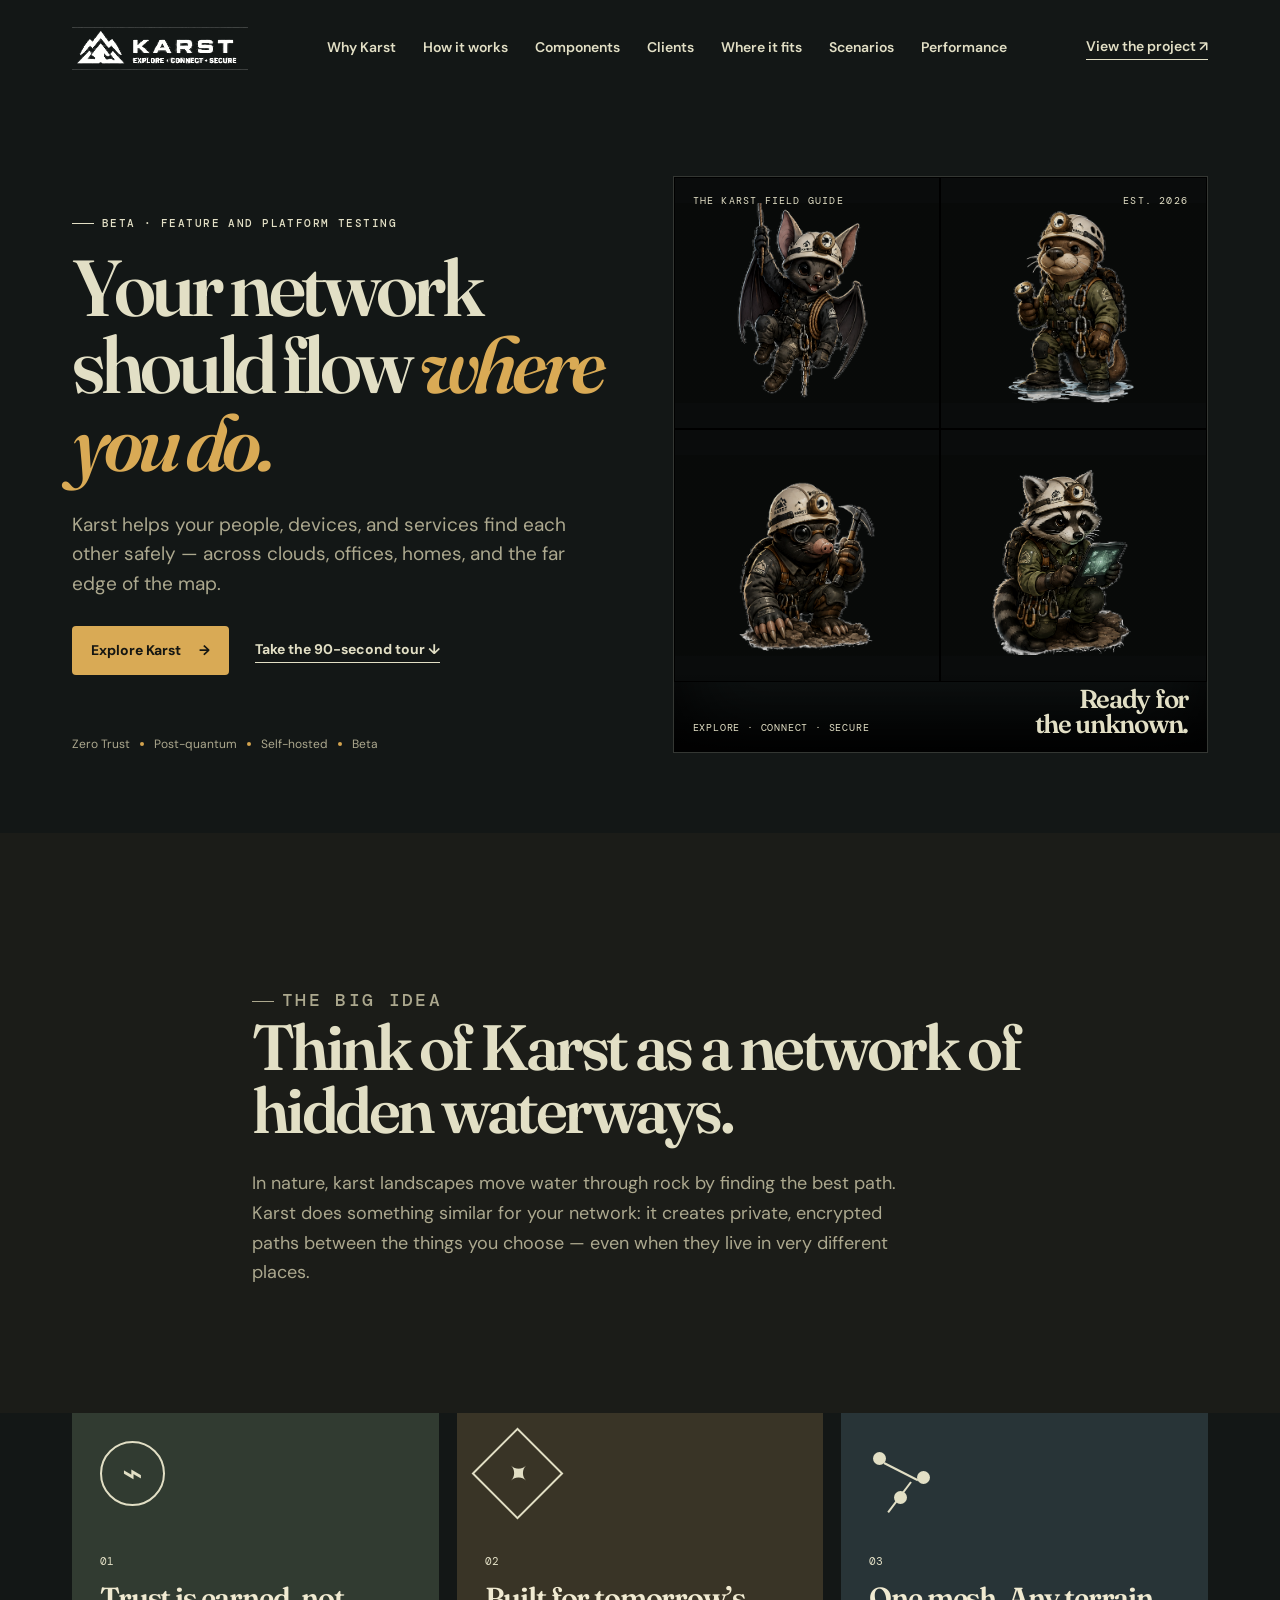
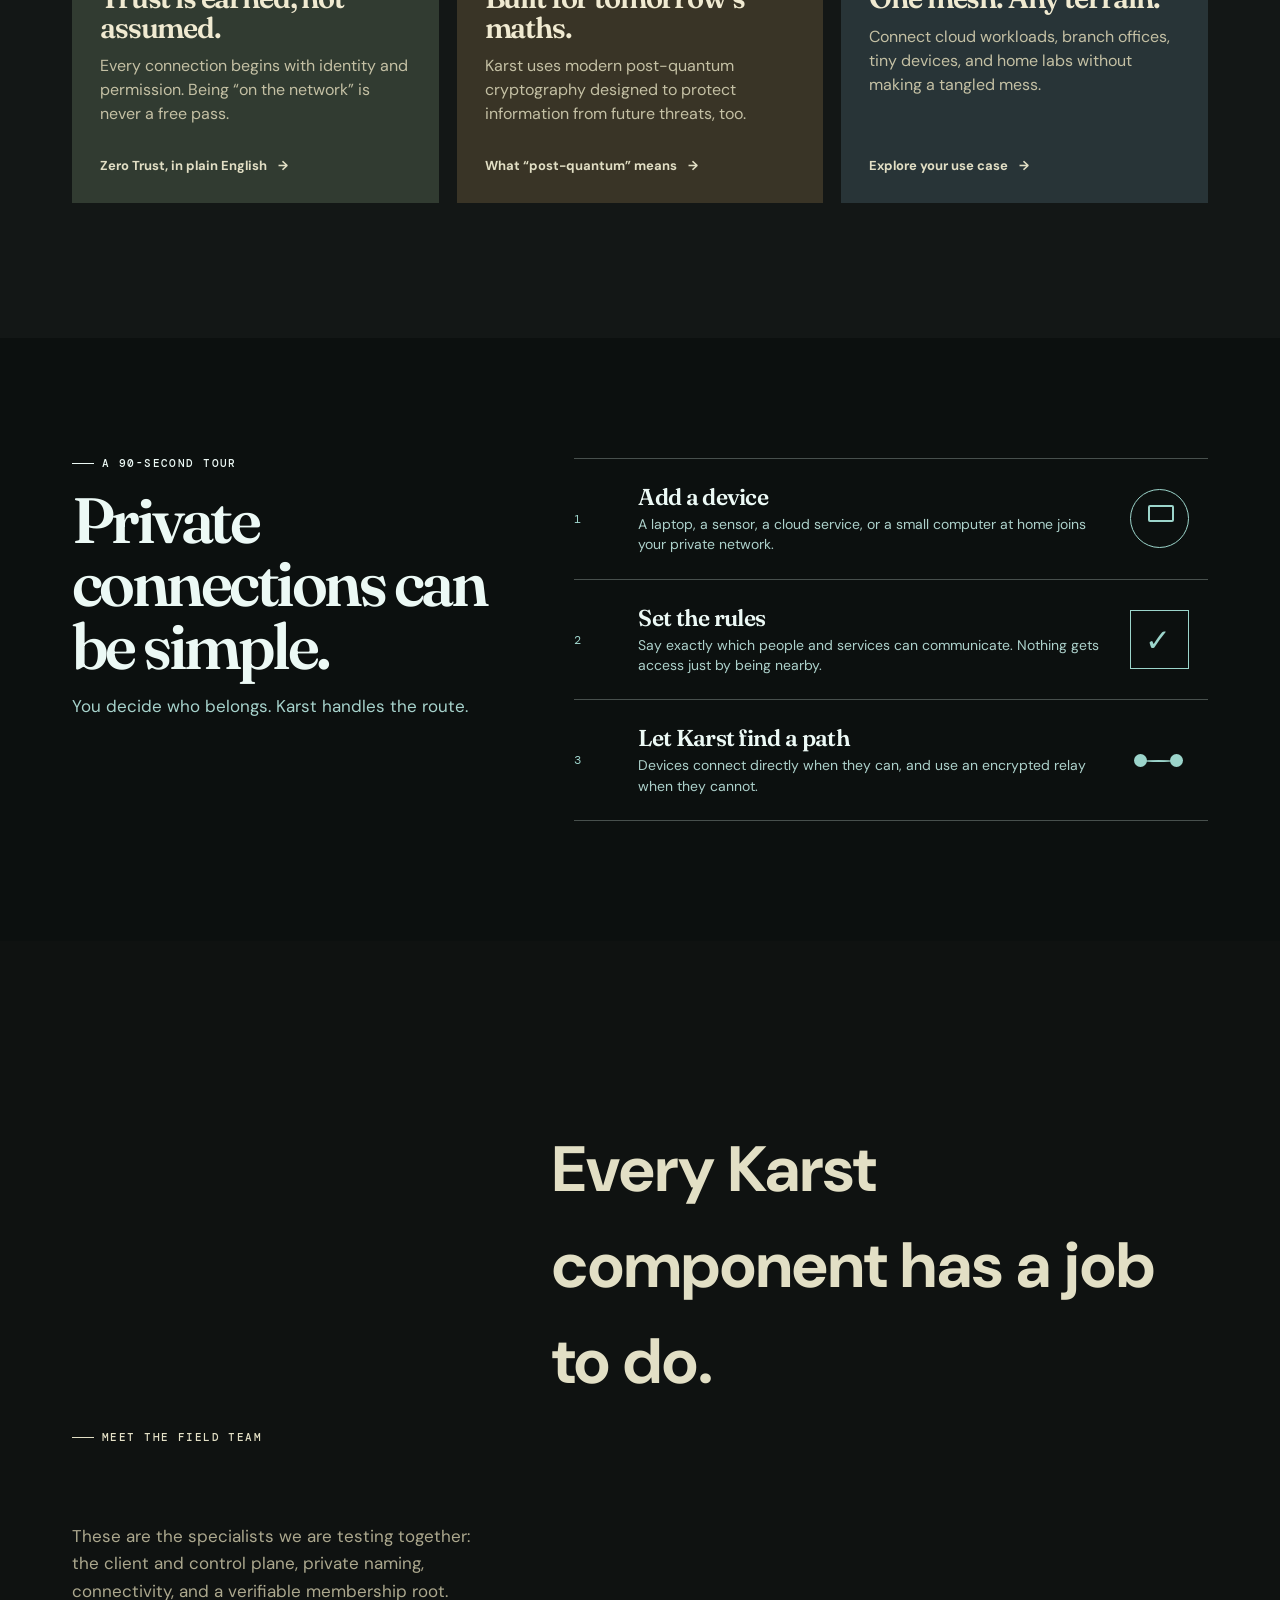
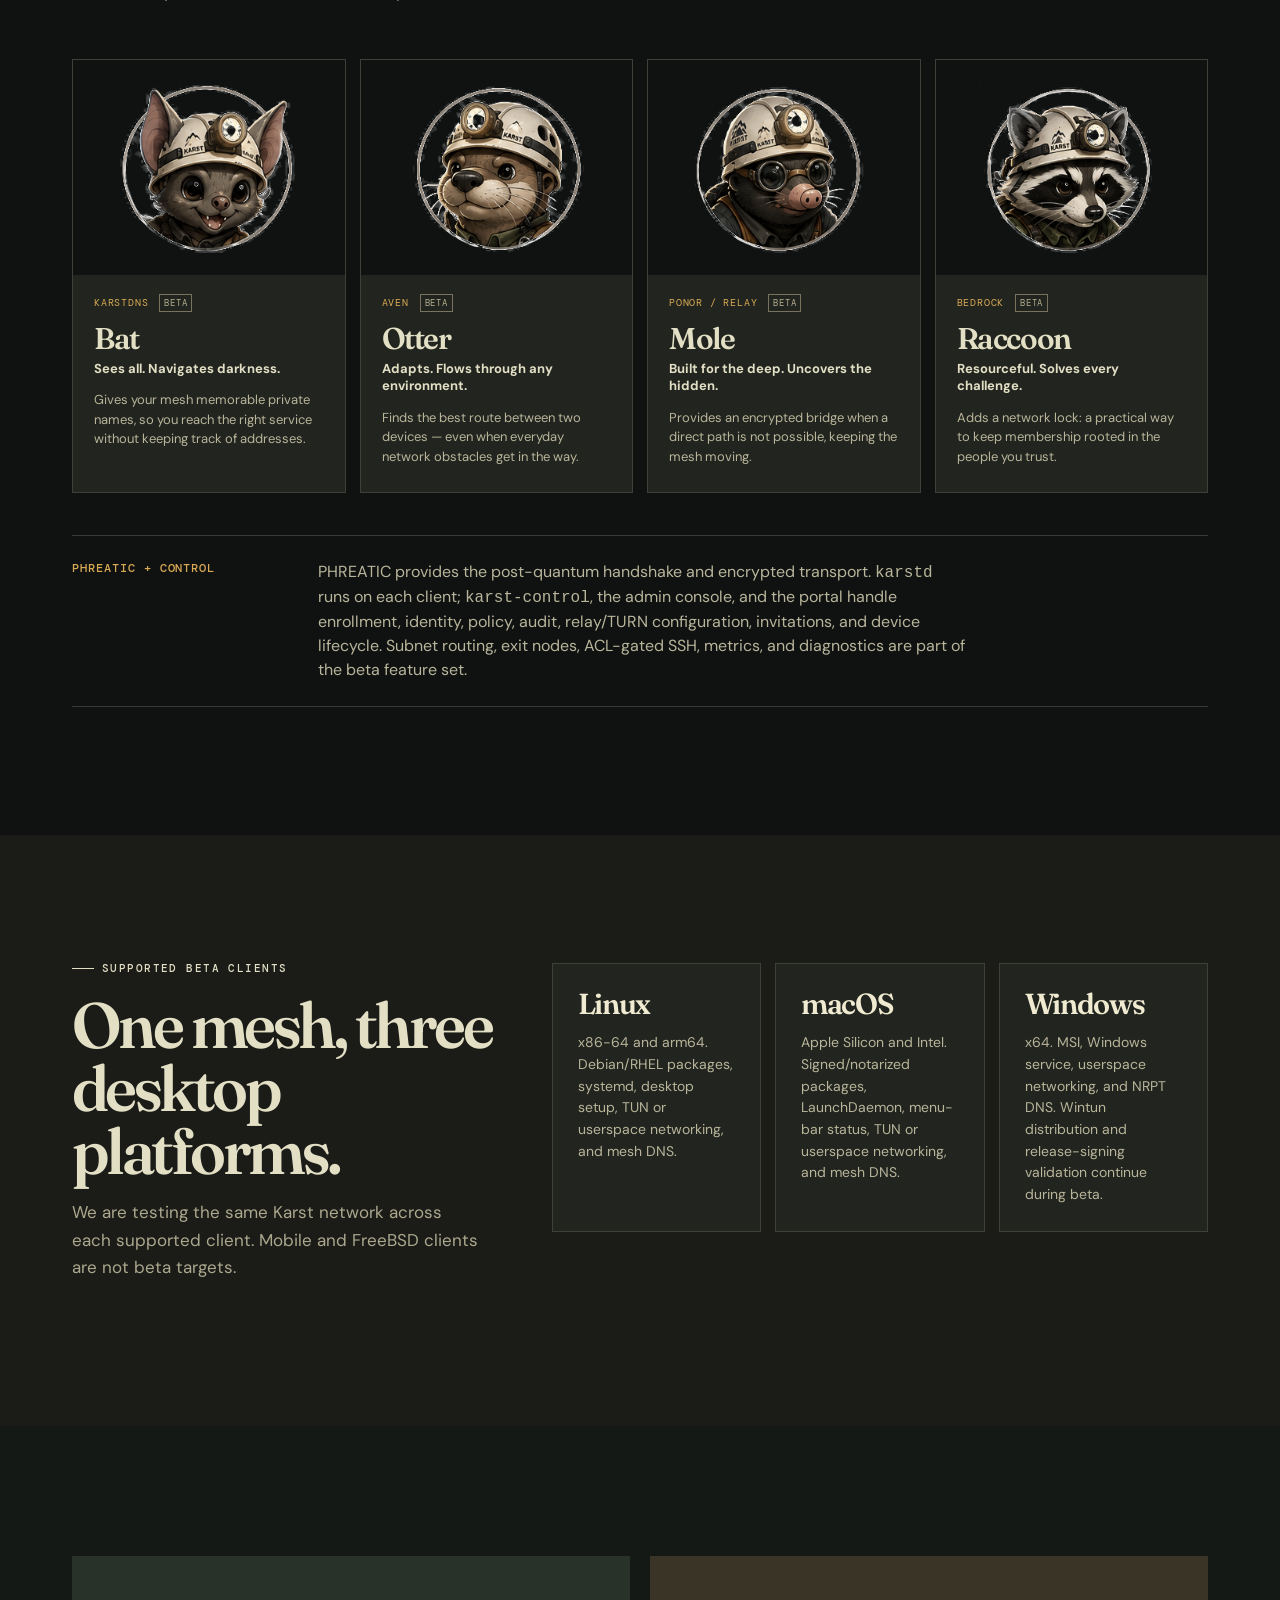
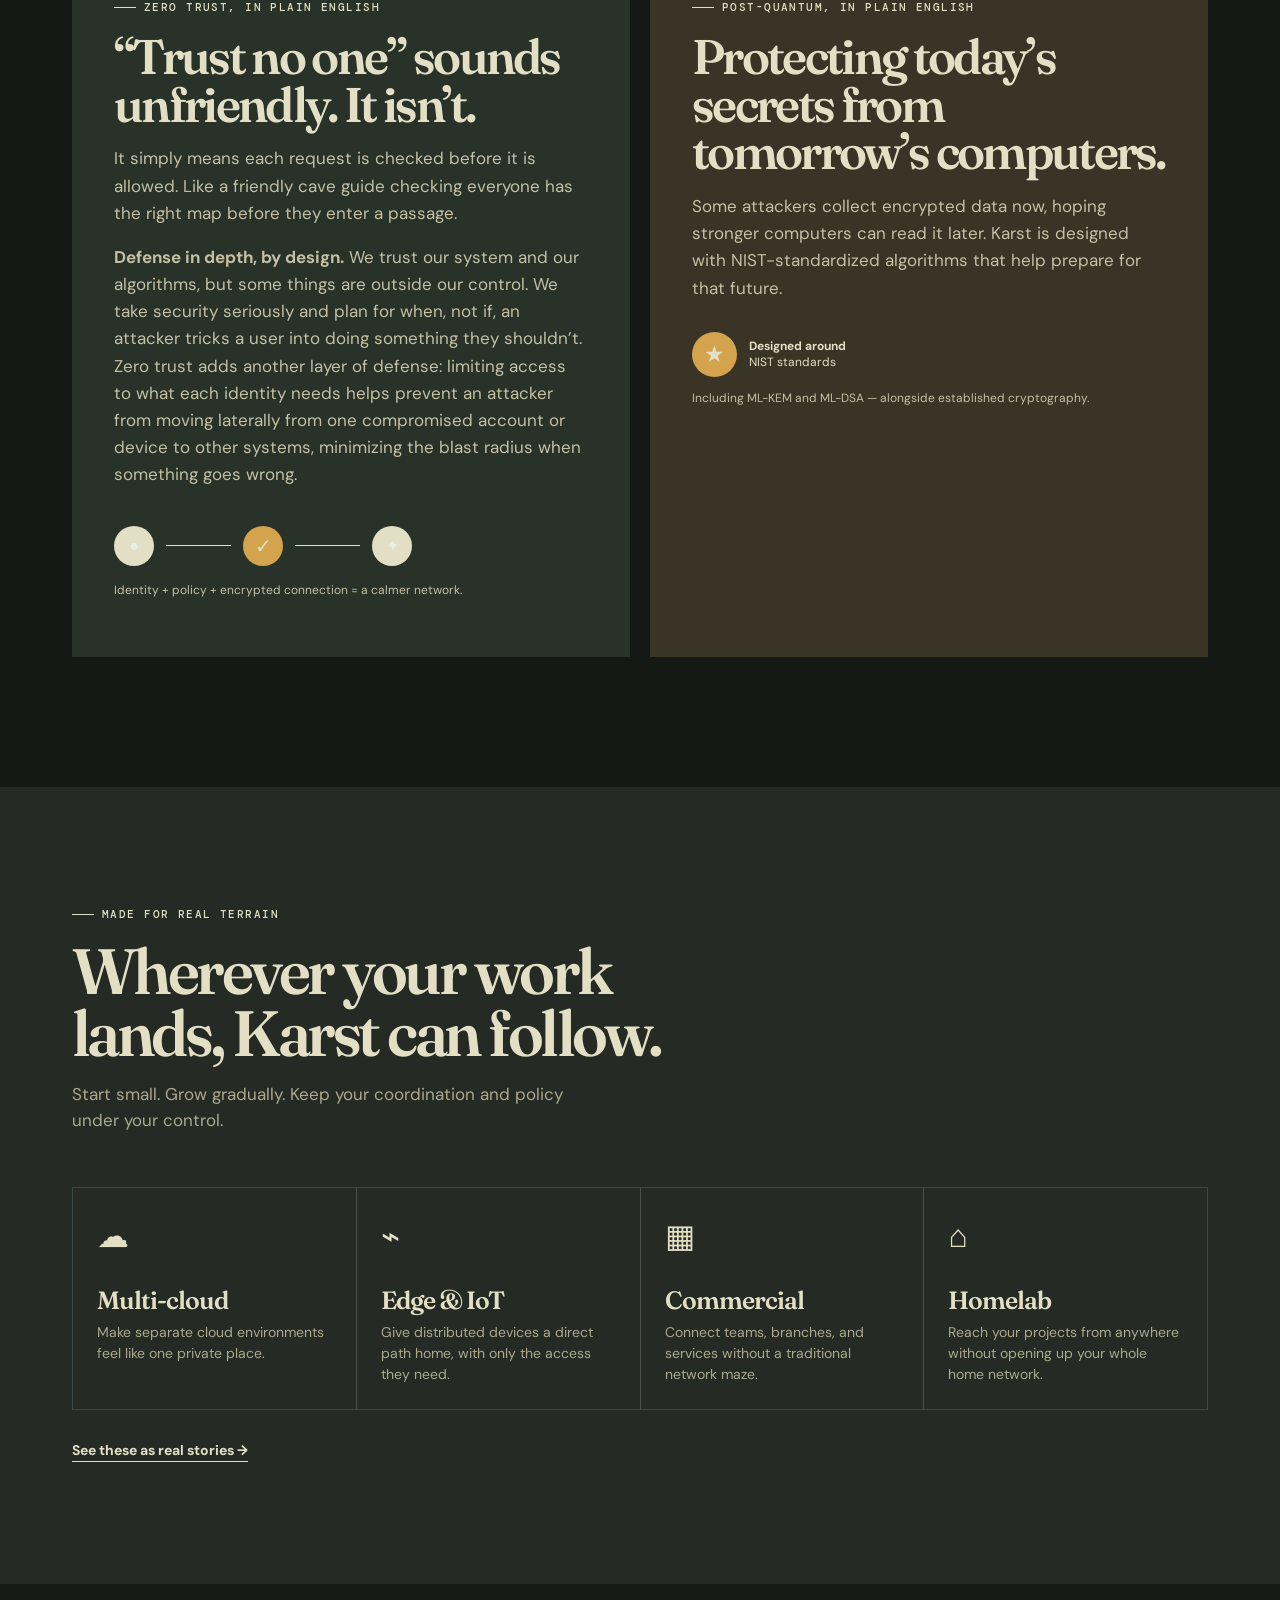
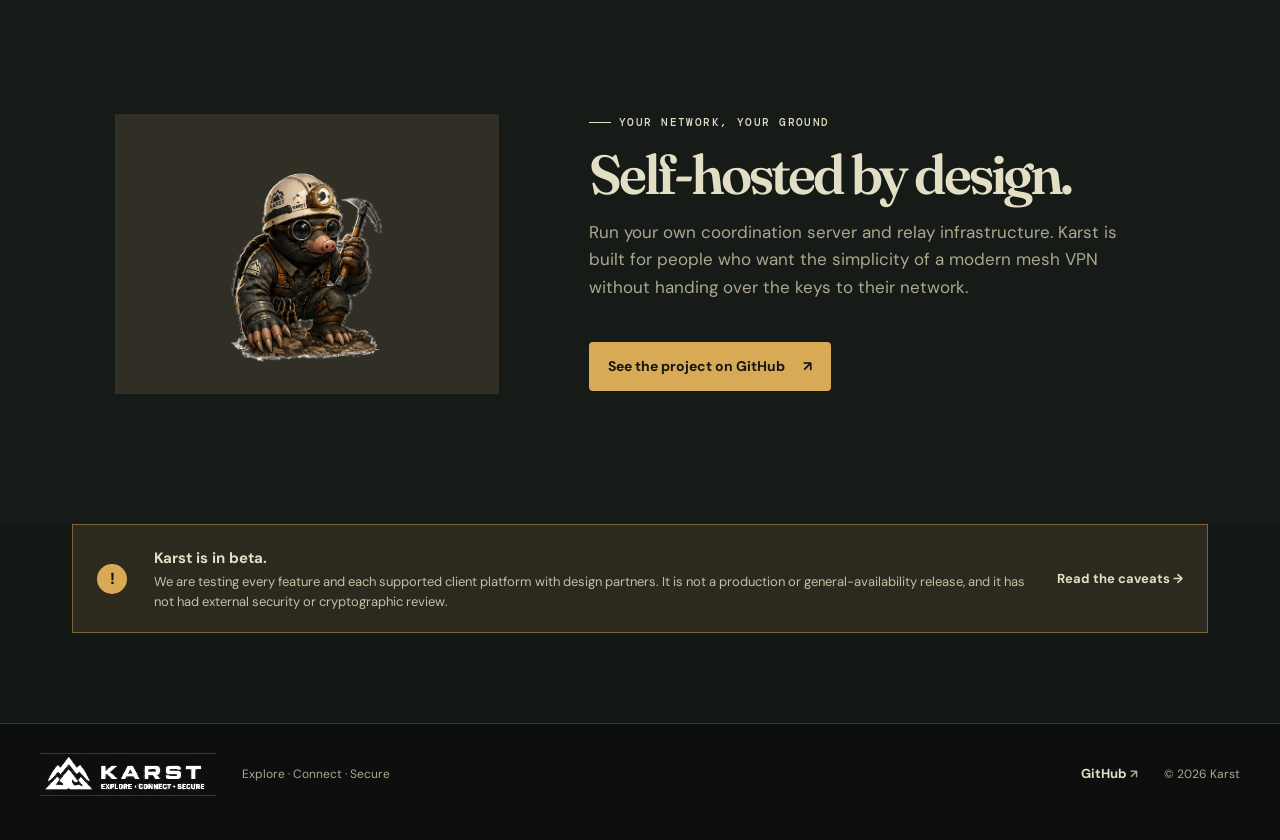
==== commit 4cf16b2a: "defense in depth" ====
--- a/index.html
+++ b/index.html
@@ -17,12 +17,11 @@
       <header class="nav">
         <a class="brand" href="#top" aria-label="Karst home"><img src="assets/karst_logo.png" alt="Karst — Explore, connect, secure" /></a>
         <nav aria-label="Main navigation">
-          <a href="vpn-basics.html">VPN basics</a>
           <a href="#why">Why Karst</a>
           <a href="#how">How it works</a>
-          <a href="#mesh">Why a mesh</a>
           <a href="#components">Components</a>
           <a href="#clients">Clients</a>
+          <a href="#where">Where it fits</a>
           <a href="scenarios.html">Scenarios</a>
           <a href="performance.html">Performance</a>
         </nav>
@@ -71,82 +70,15 @@
           </ol>
         </section>
 
-        <section class="mesh-vs" id="mesh" aria-labelledby="mesh-heading">
-          <div class="mesh-intro">
-            <p class="eyebrow"><span></span> mesh vs. classic vpn</p>
-            <h2 id="mesh-heading">Why a mesh beats a single gateway.</h2>
-            <p>A classic VPN sends everything through one doorway, wherever that doorway happens to be. A mesh lets each device talk straight to the one it needs. The difference shows up in speed, resilience, cost, and how much a single mistake can break.</p>
-          </div>
-
-          <div class="path-compare">
-            <figure class="path-card">
-              <svg viewBox="0 0 320 200" role="img" aria-label="Classic VPN: two nearby laptops send traffic a long way to a distant central gateway and back again.">
-                <line class="p-long" x1="60" y1="150" x2="160" y2="35"/><line class="p-long" x1="260" y1="150" x2="160" y2="35"/>
-                <line class="p-ghost" x1="60" y1="150" x2="260" y2="150"/>
-                <circle class="n-hub" cx="160" cy="35" r="17"/><text x="160" y="39" text-anchor="middle">GW</text>
-                <circle class="n-dev" cx="60" cy="150" r="14"/><circle class="n-dev" cx="260" cy="150" r="14"/>
-                <text x="60" y="184" text-anchor="middle">Alice</text><text x="260" y="184" text-anchor="middle">Bea</text>
-              </svg>
-              <figcaption><strong>Classic VPN: hub and spoke</strong><span>Alice and Bea sit in the same city, but their traffic detours to a gateway that may be a continent away — and back.</span></figcaption>
-            </figure>
-            <figure class="path-card path-card-mesh">
-              <svg viewBox="0 0 320 200" role="img" aria-label="Mesh VPN: the same two laptops connect directly to each other, with an optional relay used only as a fallback.">
-                <line class="p-direct" x1="60" y1="150" x2="260" y2="150"/>
-                <line class="p-ghost" x1="60" y1="150" x2="160" y2="35"/><line class="p-ghost" x1="260" y1="150" x2="160" y2="35"/>
-                <circle class="n-relay" cx="160" cy="35" r="17"/><text x="160" y="39" text-anchor="middle">relay</text>
-                <circle class="n-dev" cx="60" cy="150" r="14"/><circle class="n-dev" cx="260" cy="150" r="14"/>
-                <text x="60" y="184" text-anchor="middle">Alice</text><text x="260" y="184" text-anchor="middle">Bea</text>
-              </svg>
-              <figcaption><strong>Karst mesh: direct when it can be</strong><span>The same two people connect straight across town. The encrypted relay is only a fallback when a direct path is blocked.</span></figcaption>
-            </figure>
-          </div>
-
-          <div class="physics">
-            <p class="physics-label">THE PHYSICS, IN ONE EXAMPLE</p>
-            <p>Light in optical fibre covers roughly 200 km per millisecond, so distance sets a hard floor on latency that no hardware upgrade removes. Picture two colleagues in Frankfurt and a VPN gateway in Virginia, about 6,500 km away. A round trip between them must cross the Atlantic <em>four times</em> (out and back for each person), adding well over <strong>100&nbsp;ms</strong> before any processing happens. Connected directly, the same pair is limited by the distance between them — typically a few milliseconds or less. That gap is felt in every video call, SSH keystroke, file-share open, and database query.</p>
-            <p class="fine-print">Illustrative calculation from speed-of-light-in-fibre and great-circle distance; real routes are longer, so real hairpins are slower. Karst's own measurements are on the <a href="performance.html">performance page</a> and cover a single lab LAN only; relay-forced and multi-site paths have not been measured yet.</p>
-          </div>
-
-          <div class="benefit-grid">
-            <article><span class="benefit-no">01</span><h3>Shorter paths, lower latency</h3><p>Traffic takes the direct route between peers instead of hairpinning through a central site. Nearby devices stay nearby, on the network as well as on the map.</p></article>
-            <article><span class="benefit-no">02</span><h3>No single choke point</h3><p>Every conversation uses its own path, so throughput scales with the devices you add rather than with one gateway's uplink, CPU, and licence tier.</p></article>
-            <article><span class="benefit-no">03</span><h3>Redundancy built in</h3><p>If one link, site, or relay fails, peers can reroute through another path instead of the whole network going dark. There is no one box whose outage takes everyone offline.</p></article>
-            <article><span class="benefit-no">04</span><h3>Graceful fallback</h3><p>When NATs or firewalls block a direct connection, traffic flows through an encrypted relay. You can place relays close to your people so even the fallback path stays short.</p></article>
-            <article><span class="benefit-no">05</span><h3>Smaller blast radius</h3><p>Classic VPNs often drop remote users onto a flat internal network. A mesh grants access device to device, per policy, so a compromised laptop can reach only what it was allowed to reach.</p></article>
-            <article><span class="benefit-no">06</span><h3>Less backhaul cost</h3><p>Cloud-to-cloud and branch-to-branch traffic doesn't have to pass through, and be billed at, a central data centre. Fewer hops also means less bandwidth to buy and manage.</p></article>
-            <article><span class="benefit-no">07</span><h3>Grows without redesign</h3><p>Adding a device means enrolling it, not re-planning tunnels, routes, and capacity at the hub. Multi-cloud, remote offices, and home labs join the same mesh the same way.</p></article>
-            <article><span class="benefit-no">08</span><h3>Control without the bottleneck</h3><p>Coordination and policy live in a control plane you host yourself, while your data moves peer to peer. You keep the keys without sending every packet through your own servers.</p></article>
-          </div>
-
-          <p class="mesh-note"><a class="text-link" href="performance.html">See how Karst measures up <span aria-hidden="true">→</span></a></p>
-        </section>
-
         <section class="field-guide" id="components">
-          <div class="guide-intro"><p class="eyebrow"><span></span> meet the field team</p><h2>Every Karst component has a job to do.</h2><p>Each one maps to a single instinct — sense, adapt, build, or secure — and a connection moves through all four in that order: Bat resolves the name, Otter finds the path, Mole fills in when Otter can't, and Raccoon has the final say on whether any of it was allowed.</p></div>
+          <div class="guide-intro"><p class="eyebrow"><span></span> meet the field team</p><h2>Every Karst component has a job to do.</h2><p>These are the specialists we are testing together: the client and control plane, private naming, connectivity, and a verifiable membership root.</p></div>
           <div class="guide-grid">
-            <article class="guide-card"><div class="mascot mascot-bat" role="img" aria-label="Bat Karst mascot"></div><div class="component-copy"><p class="component-kicker">KARSTDNS · SENSES <span class="beta">BETA</span></p><h3>Bat</h3><p class="tagline">Sees all. Navigates darkness.</p><p>Gives your mesh memorable private names, so you reach the right service without keeping track of addresses — the first thing checked when a connection starts, and what tells Otter where to go looking. The same instinct for sensing is also why you can actually see the mesh from the outside: it's behind Karst's <a href="#observability">metrics and traces</a>.</p></div></article>
-            <article class="guide-card"><div class="mascot mascot-otter" role="img" aria-label="Otter Karst mascot"></div><div class="component-copy"><p class="component-kicker">AVEN · ADAPTS <span class="beta">BETA</span></p><h3>Otter</h3><p class="tagline">Adapts. Flows through any environment.</p><p>Finds the best route between two devices, direct whenever it can — and hands off to Mole's relay the moment an obstacle won't move. See exactly <a href="#aven">how it looks for that path</a>.</p></div></article>
-            <article class="guide-card"><div class="mascot mascot-mole" role="img" aria-label="Mole Karst mascot"></div><div class="component-copy"><p class="component-kicker">PONOR / RELAY · BUILDS <span class="beta">BETA</span></p><h3>Mole</h3><p class="tagline">Built for the deep. Uncovers the hidden.</p><p>Provides an encrypted bridge when a direct path is not possible, keeping the mesh moving. The same instinct for building is why <a href="#self-hosted">self-hosting scales geographically</a>: every relay is one you dig and place yourself, wherever your people actually are.</p></div></article>
-            <article class="guide-card"><div class="mascot mascot-raccoon" role="img" aria-label="Raccoon Karst mascot"></div><div class="component-copy"><p class="component-kicker">BEDROCK · SECURES <span class="beta">BETA</span></p><h3>Raccoon</h3><p class="tagline">Resourceful. Solves every challenge.</p><p>Adds a network lock: a practical way to keep membership rooted in the people you trust. Every name Bat resolves and every path Otter opens still has to clear Raccoon's ledger first — trust is checked, not assumed. Here's <a href="#bedrock">what that means when a device joins</a>.</p></div></article>
+            <article class="guide-card"><div class="mascot mascot-bat" role="img" aria-label="Bat Karst mascot"></div><div class="component-copy"><p class="component-kicker">KARSTDNS <span class="beta">BETA</span></p><h3>Bat</h3><p class="tagline">Sees all. Navigates darkness.</p><p>Gives your mesh memorable private names, so you reach the right service without keeping track of addresses.</p></div></article>
+            <article class="guide-card"><div class="mascot mascot-otter" role="img" aria-label="Otter Karst mascot"></div><div class="component-copy"><p class="component-kicker">AVEN <span class="beta">BETA</span></p><h3>Otter</h3><p class="tagline">Adapts. Flows through any environment.</p><p>Finds the best route between two devices — even when everyday network obstacles get in the way.</p></div></article>
+            <article class="guide-card"><div class="mascot mascot-mole" role="img" aria-label="Mole Karst mascot"></div><div class="component-copy"><p class="component-kicker">PONOR / RELAY <span class="beta">BETA</span></p><h3>Mole</h3><p class="tagline">Built for the deep. Uncovers the hidden.</p><p>Provides an encrypted bridge when a direct path is not possible, keeping the mesh moving.</p></div></article>
+            <article class="guide-card"><div class="mascot mascot-raccoon" role="img" aria-label="Raccoon Karst mascot"></div><div class="component-copy"><p class="component-kicker">BEDROCK <span class="beta">BETA</span></p><h3>Raccoon</h3><p class="tagline">Resourceful. Solves every challenge.</p><p>Adds a network lock: a practical way to keep membership rooted in the people you trust.</p></div></article>
           </div>
           <div class="protocol-line"><span>PHREATIC + CONTROL</span><p>PHREATIC provides the post-quantum handshake and encrypted transport. <code>karstd</code> runs on each client; <code>karst-control</code>, the admin console, and the portal handle enrollment, identity, policy, audit, relay/TURN configuration, invitations, and device lifecycle. Subnet routing, exit nodes, ACL-gated SSH, metrics, and diagnostics are part of the beta feature set.</p></div>
-        </section>
-
-        <section class="statement" id="aven">
-          <p class="eyebrow"><span></span> aven · path discovery</p>
-          <h2>Every connection starts on the relay. Otter spends milliseconds trying to make that temporary.</h2>
-          <p>Karst doesn't wait to find the perfect path before anything works: a new connection is handed to Mole's relay immediately, and Otter starts looking for something faster in the background. It gathers every address either device might be reachable at — the device's own network interfaces, addresses other peers and relays have already observed it using, and addresses the other side reports seeing — and probes each one directly and in parallel, with small authenticated messages built for exactly this, not repurposed from something else.</p>
-          <p>Both sides probe at once, coordinated over the relay so neither one is guessing blind, and Otter keeps measuring even after a direct path is found: a path that quietly starts dropping large packets gets demoted back to the relay on its own, instead of degrading silently. The relay never goes away while this happens — Otter only ever makes a connection faster, never required for it to work. If discovery fails, is blocked, or is simply turned off, the connection just stays on Mole's relay, which is the same latency story the <a href="#mesh">mesh benefits above</a> are built on.</p>
-          <p class="fine-print">Path discovery decides how packets travel, never whether two devices are allowed to talk at all — that's still the ACL's call, checked on both ends, regardless of what path discovery finds. <a href="https://github.com/karst-net/karst/blob/main/spec/aven-v1.md">Read the AVEN spec <span aria-hidden="true">↗</span></a></p>
-        </section>
-
-        <section class="statement" id="bedrock">
-          <p class="eyebrow"><span></span> bedrock · network lock</p>
-          <h2>Adding a device isn't a database row. It's an entry in a ledger every device checks for itself.</h2>
-          <p>An administrator creates a single-use invitation, scoped to one account and a specific set of access groups, shown once and good for 24 hours. Whoever receives it pastes it into setup and the client does the rest: it generates its own identity locally, verifies the server, and registers. Nobody manually edits a config file or manages a credential bundle.</p>
-          <p>What happens next depends on how the network is configured. Where Bedrock is set to enforce — a choice made in each device's own configuration, not one the server can override — the new device doesn't just start working. Setup shows <strong>Waiting for administrator approval</strong> until the new device's identity key is countersigned, often offline, on a machine with no network connection, using authority keys that can live split across hardware tokens and more than one person. That countersignature becomes one entry in a hash-chained log every device in the mesh replicates and verifies for itself — not a log the coordination server can rewrite, since it never holds the keys that sign it.</p>
-          <p>Bedrock doesn't make the server trustworthy. It makes the server unable to lie about membership without getting caught. A compromised coordination server can still deny service — drop a device from the network map, refuse an enrollment, serve a stale log — but it cannot forge a device into, or out of, the network without every other device noticing.</p>
-          <p class="fine-print">Being admitted to the network and being allowed to reach a given service are still two different checks — the same split <a href="#zero-trust">Zero Trust, in plain English</a> describes. <a href="https://github.com/karst-net/karst/blob/main/spec/bedrock-v1.md">Read the BEDROCK spec <span aria-hidden="true">↗</span></a></p>
         </section>
 
         <section class="client-platforms" id="clients" aria-labelledby="clients-heading">
@@ -163,6 +95,7 @@
             <p class="eyebrow"><span></span> zero trust, in plain english</p>
             <h2>“Trust no one” sounds unfriendly. It isn’t.</h2>
             <p>It simply means each request is checked before it is allowed. Like a friendly cave guide checking everyone has the right map before they enter a passage.</p>
+            <p><strong>Defense in depth, by design.</strong> We trust our system and our algorithms, but some things are outside our control. We take security seriously and plan for when, not if, an attacker tricks a user into doing something they shouldn’t. Zero trust adds another layer of defense: limiting access to what each identity needs helps prevent an attacker from moving laterally from one compromised account or device to other systems, minimizing the blast radius when something goes wrong.</p>
             <div class="mini-flow"><span class="person-dot">●</span><i></i><span class="gate">✓</span><i></i><span class="service-dot">✦</span></div>
             <p class="fine-print">Identity + policy + encrypted connection = a calmer network.</p>
           </div>
@@ -186,39 +119,9 @@
           <p class="terrain-cta"><a class="text-link" href="scenarios.html">See these as real stories <span aria-hidden="true">→</span></a></p>
         </section>
 
-        <section class="self-hosted" id="self-hosted">
-          <div class="self-hosted-art" role="img" aria-label="Mole Karst mascot"></div>
-          <div><p class="eyebrow"><span></span> your network, your ground</p><h2>Self-hosted by design.</h2><p>Inside the mesh, Mole is the one that builds a hidden passage when the direct route isn't there. Self-hosting turns that same instinct outward. Run your own coordination server and relay infrastructure. Karst is built for people who want the simplicity of a modern mesh VPN without handing over the keys to their network.</p><p>That's not an invitation to trust Karst instead of your ISP or a commercial VPN vendor. We're not above being questioned about how it handles trust, and we'd rather you went looking for reasons not to than take our word for it — the <a href="https://github.com/karst-net/karst/blob/main/docs/SECURITY-WHITEPAPER.md">security whitepaper</a> is where we'd start.</p><a class="button button-dark" href="https://github.com/karst-net/karst">See the project on GitHub <span aria-hidden="true">↗</span></a></div>
-        </section>
-
-        <section class="statement" id="geographic-scaling">
-          <p class="eyebrow"><span></span> built for the deep, built for distance</p>
-          <h2>Geographic reach is something you build, not something that happens to you.</h2>
-          <p>Karst has no single global network you depend on. Every region your mesh reaches is a relay you — or your organization — stood up and registered: the same job Mole does inside the mesh itself, building the passage where one doesn't already exist. Add a relay close to a cluster of people and that cluster's fallback path gets short. That's the whole mechanism.</p>
-          <p>You don't have to guess where to put the next one, or watch the evidence by hand. Relay telemetry reports back which relays clients actually use and from where — the same data behind <a href="scenarios.html">seeing where your mesh actually lives</a> — and the NOC map plots every relay you've located on an actual map, color-coded by health and refreshed every 30 seconds, reachable through a dedicated read-only role so a NOC watcher doesn't need admin rights just to look.</p>
-          <p>A separate Advisor process goes a step further: running continuously, it watches that same demand signal and publishes a recommendation, pool by pool, against a cost model you define — what your capacity should look like, not just what it is. It stops at recommending; acting on it is still yours to do. And because nearby peers connect directly whenever they can, most traffic never touches a relay's geography at all; see <a href="#mesh">why a mesh beats a single gateway</a> for the physics.</p>
-        </section>
-
-        <aside class="status-note" aria-label="What the scaling advisor does and doesn't do, today">
-          <span class="status-pin">!</span>
-          <div>
-            <strong>The recommendation engine is real and running. Acting on it automatically is not — yet.</strong>
-            <p>ADR-0045's Scaler Advisor (Phase 1) ships today: a continuous read of recommended-versus-actual capacity per pool, against a cost model you define. What's missing is a driver that carries out its own recommendation across providers — that's Phase 2, not started, so until it lands, you're still the one who executes the change.</p>
-          </div>
-          <a href="https://github.com/karst-net/karst/blob/main/docs/adr/0045-cost-aware-geographic-scaling-across-providers.md">Read ADR-0045 <span aria-hidden="true">↗</span></a>
-        </aside>
-
-        <section class="statement" id="observability">
-          <p class="eyebrow"><span></span> built-in observability</p>
-          <h2>Bat doesn't just resolve names. It's how you see the mesh.</h2>
-          <p>Karst exports real metrics and traces from day one, aimed at infrastructure you already run — none of it phones home to us, same as everything else in a self-hosted mesh.</p>
-        </section>
-
-        <section class="feature-grid" aria-label="Observability features">
-          <article class="feature feature-teal"><div class="feature-icon lock-icon" aria-hidden="true">⌁</div><p class="number">01</p><h3>Prometheus, from both ends</h3><p><code>karst-control</code> and <code>karstd</code> each expose their own metrics — relay registry size, Bedrock chain depth and anchor age, ACL and equivocation counters — the same numbers a support engineer sees in <code>karst bugreport</code>.</p></article>
-          <article class="feature feature-sand"><div class="feature-icon crystal-icon" aria-hidden="true">✦</div><p class="number">02</p><h3>Traces you turn on yourself</h3><p>Point <code>karstd</code> or <code>karst-control</code> at your own OTLP collector and get spans for the handshake, the netmap push, and route reconciliation. Off by default; nothing exports until you name a collector.</p></article>
-          <article class="feature feature-blue"><div class="feature-icon route-icon" aria-hidden="true"><i></i><i></i><i></i></div><p class="number">03</p><h3>Diagnostics that explain themselves</h3><p><code>karst bugreport</code> hands a support engineer the same numbers the metrics expose, labeled in plain language instead of a log dump someone has to translate.</p></article>
-          <p class="mesh-note" style="grid-column:1/-1"><a class="text-link" href="https://github.com/karst-net/karst/blob/main/docs/observability.md">Read the full observability reference <span aria-hidden="true">↗</span></a></p>
+        <section class="self-hosted">
+          <div class="self-hosted-art" aria-hidden="true"><div class="server-stack"><i></i><i></i><i></i></div><div class="root root-one"></div><div class="root root-two"></div><div class="root root-three"></div></div>
+          <div><p class="eyebrow"><span></span> your network, your ground</p><h2>Self-hosted by design.</h2><p>Run your own coordination server and relay infrastructure. Karst is built for people who want the simplicity of a modern mesh VPN without handing over the keys to their network.</p><a class="button button-dark" href="https://github.com/karst-net/karst">See the project on GitHub <span aria-hidden="true">↗</span></a></div>
         </section>
 
         <aside class="status-note" aria-label="Project status"><span class="status-pin">!</span><div><strong>Karst is in beta.</strong><p>We are testing every feature and each supported client platform with design partners. It is not a production or general-availability release, and it has not had external security or cryptographic review.</p></div><a href="https://github.com/karst-net/karst#beta-caveats-stated-plainly">Read the caveats <span aria-hidden="true">→</span></a></aside>
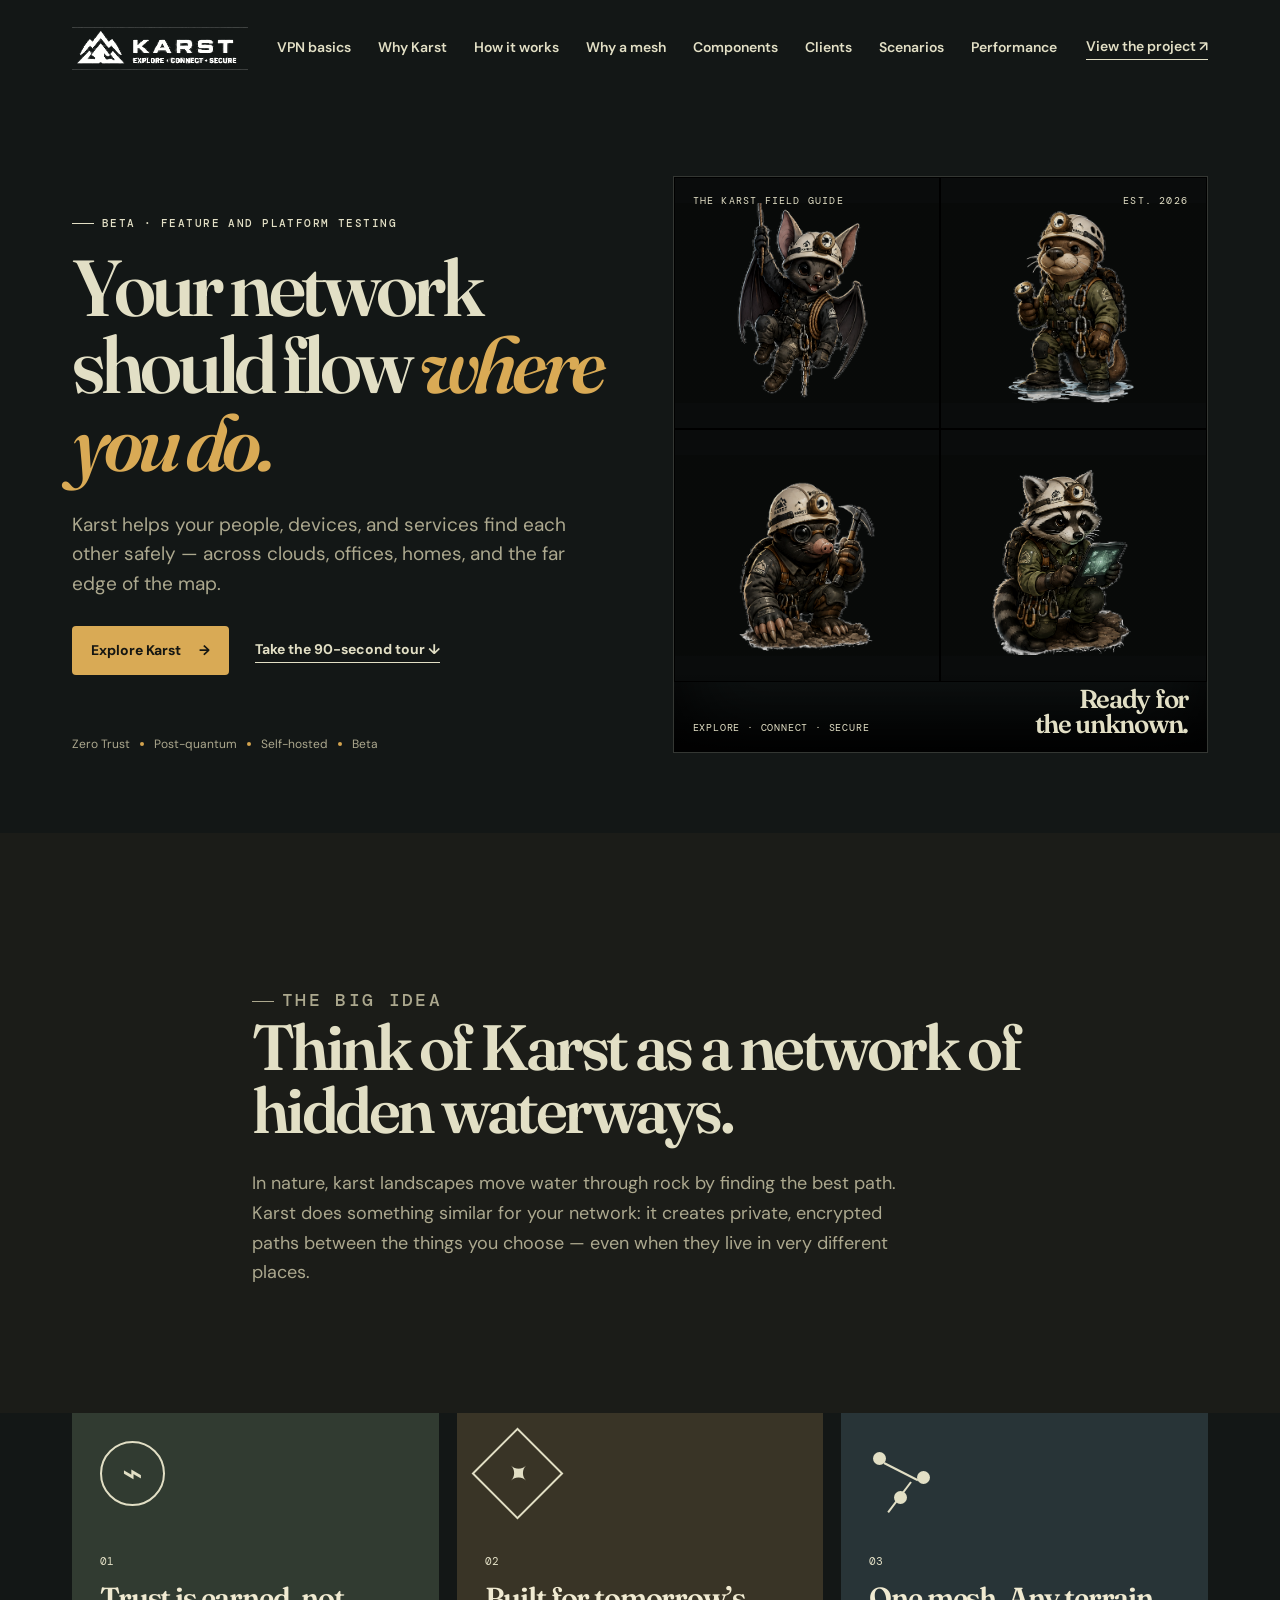
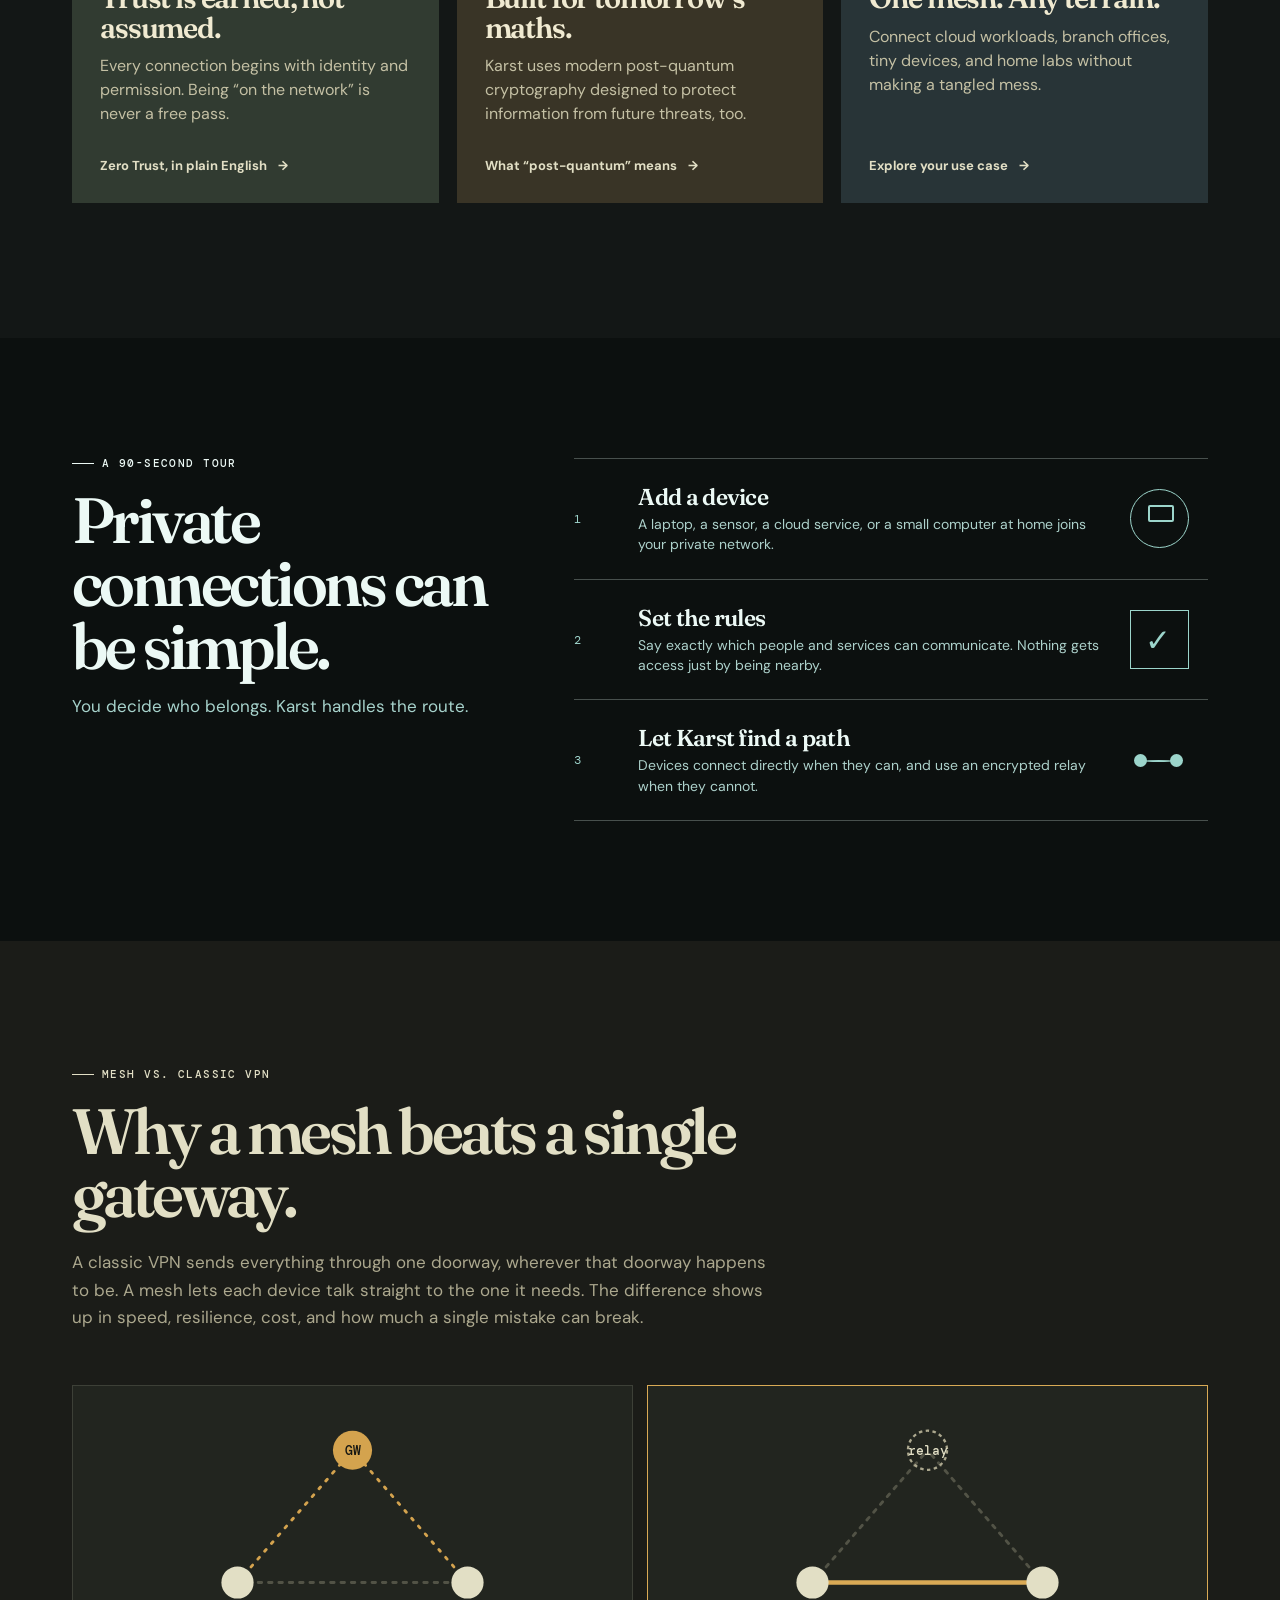
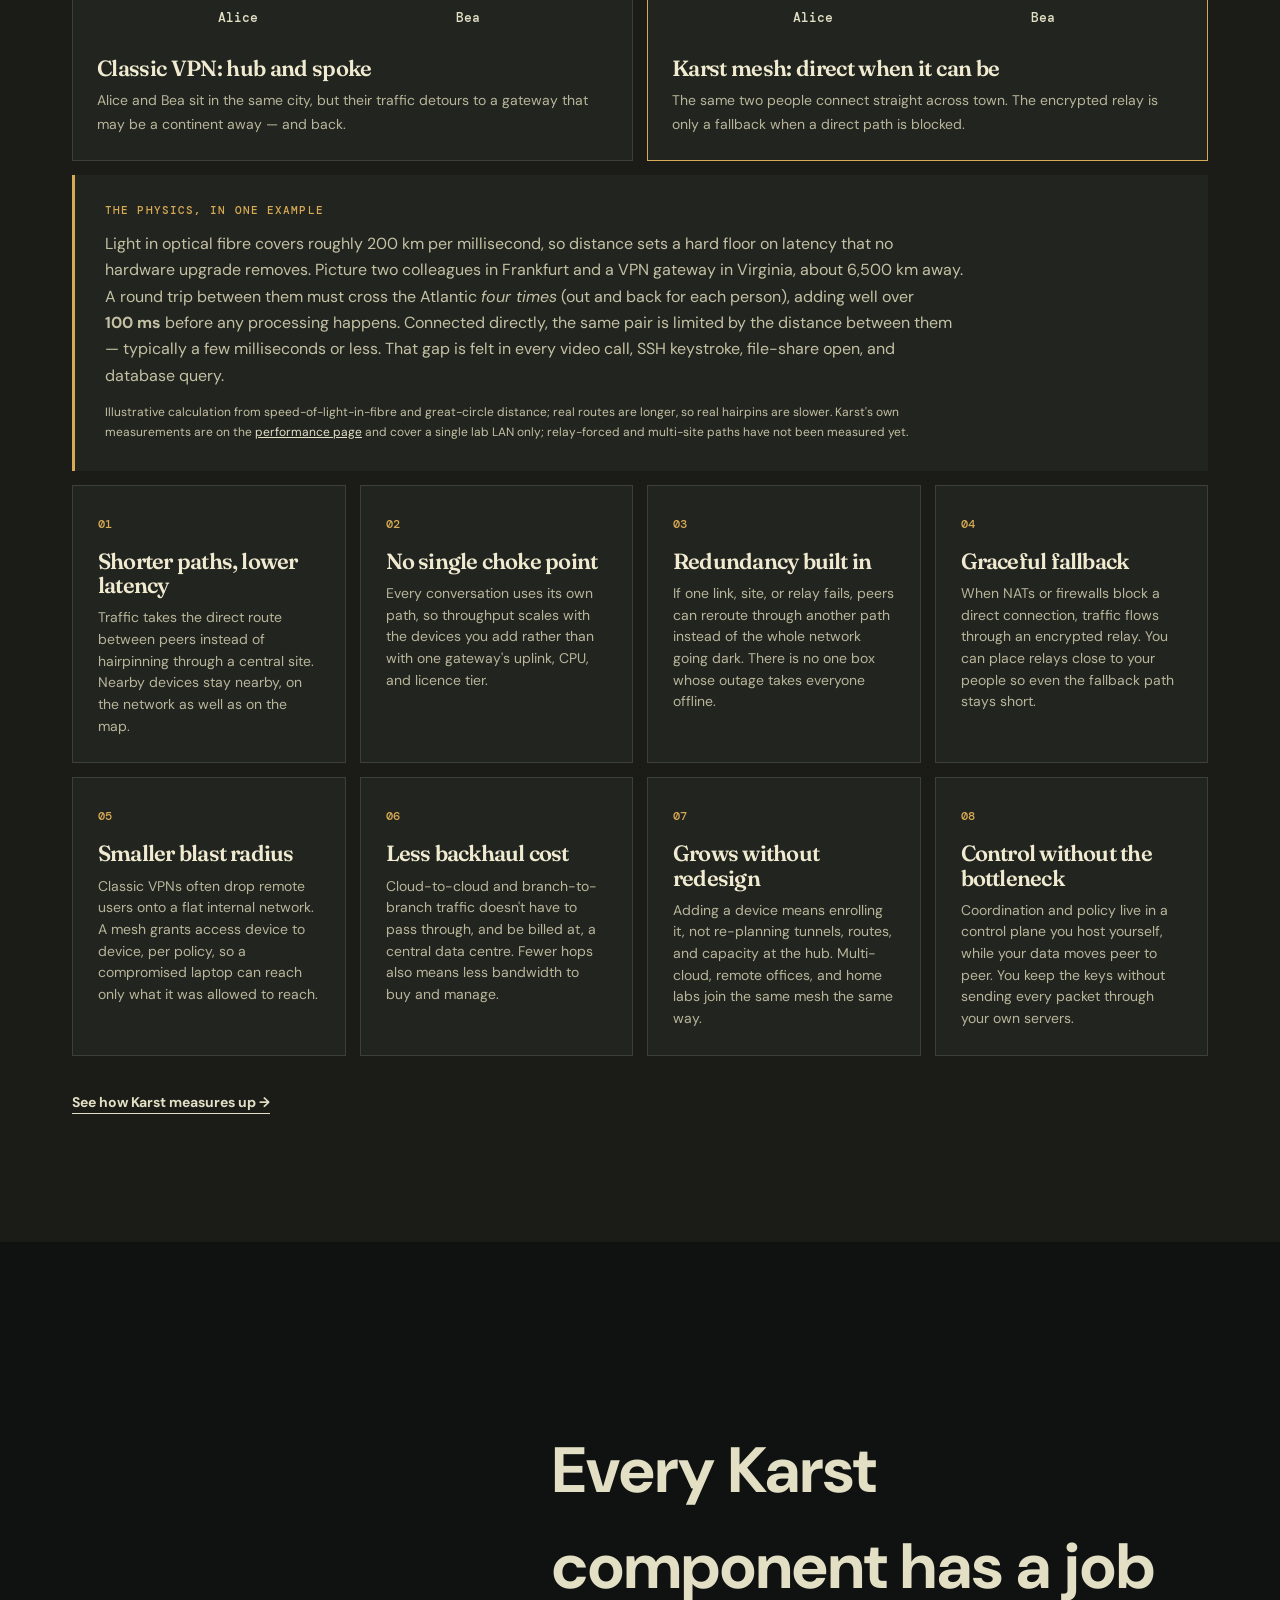
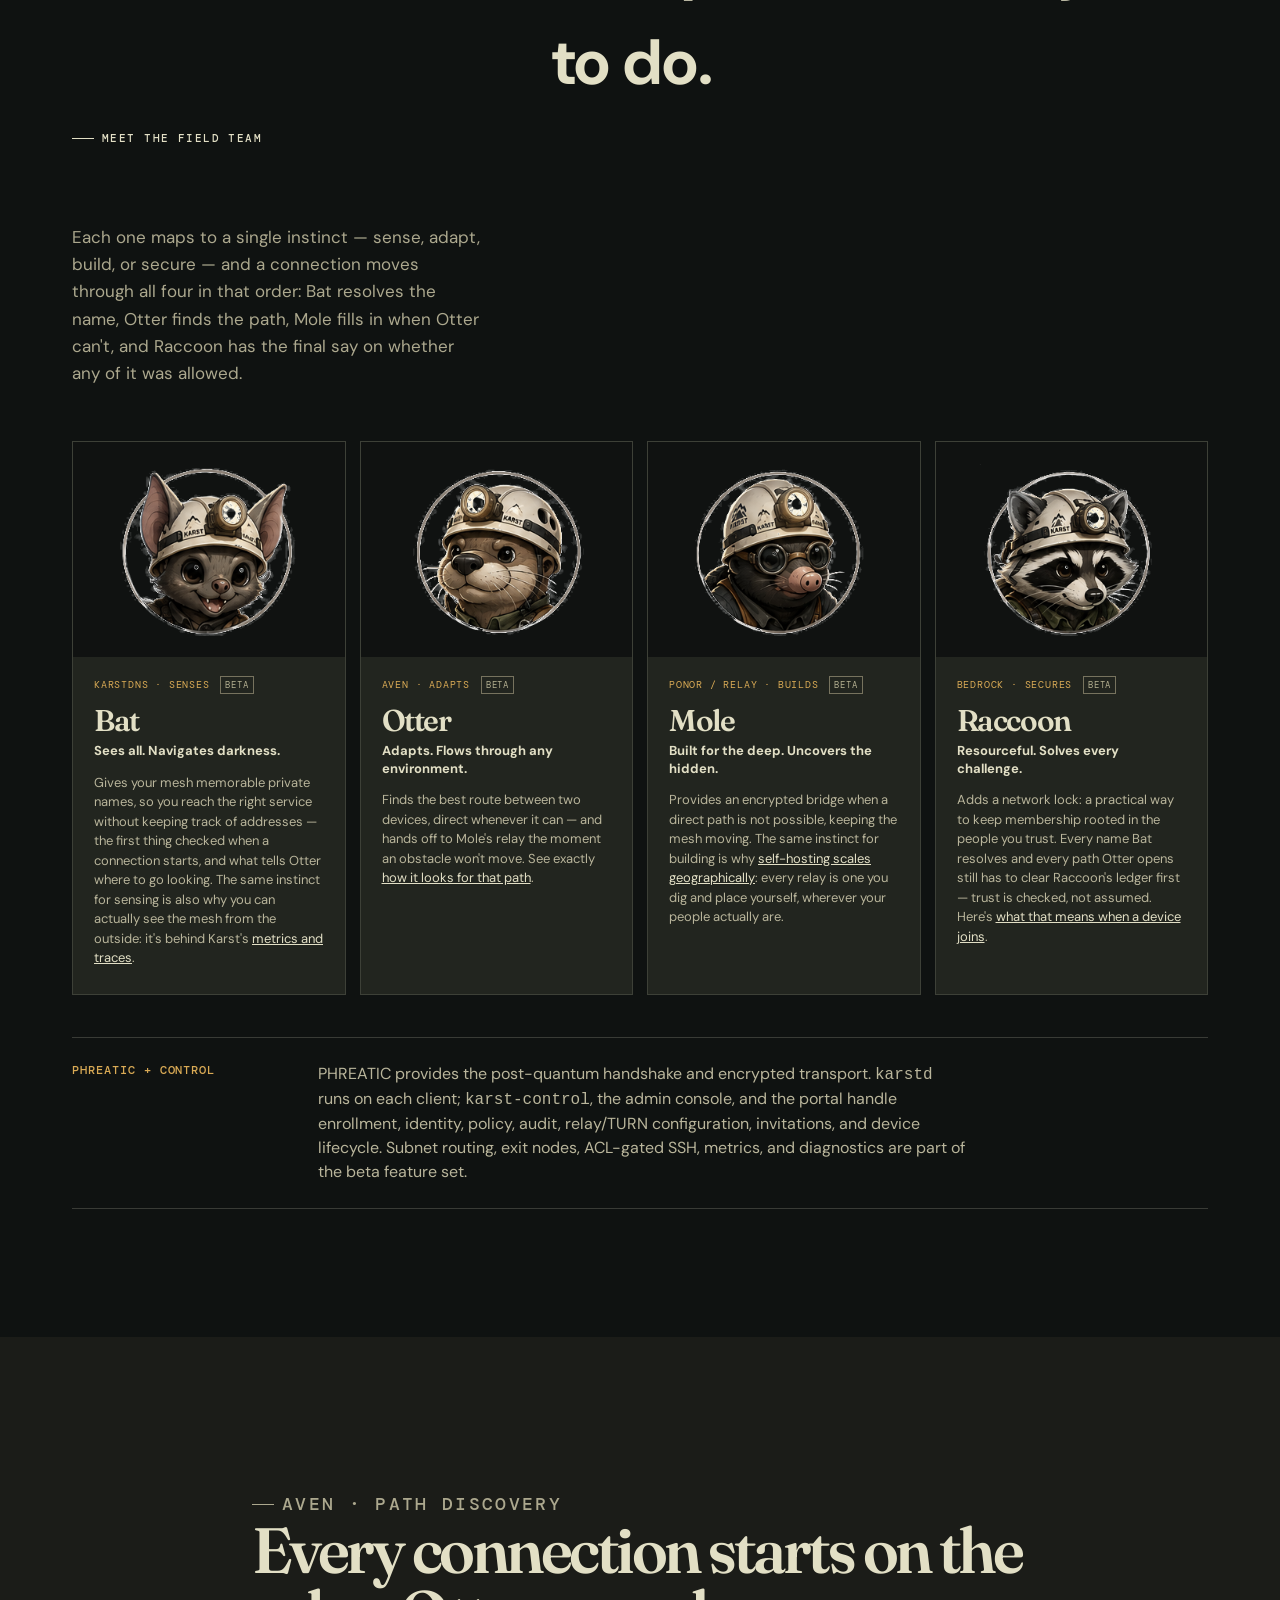
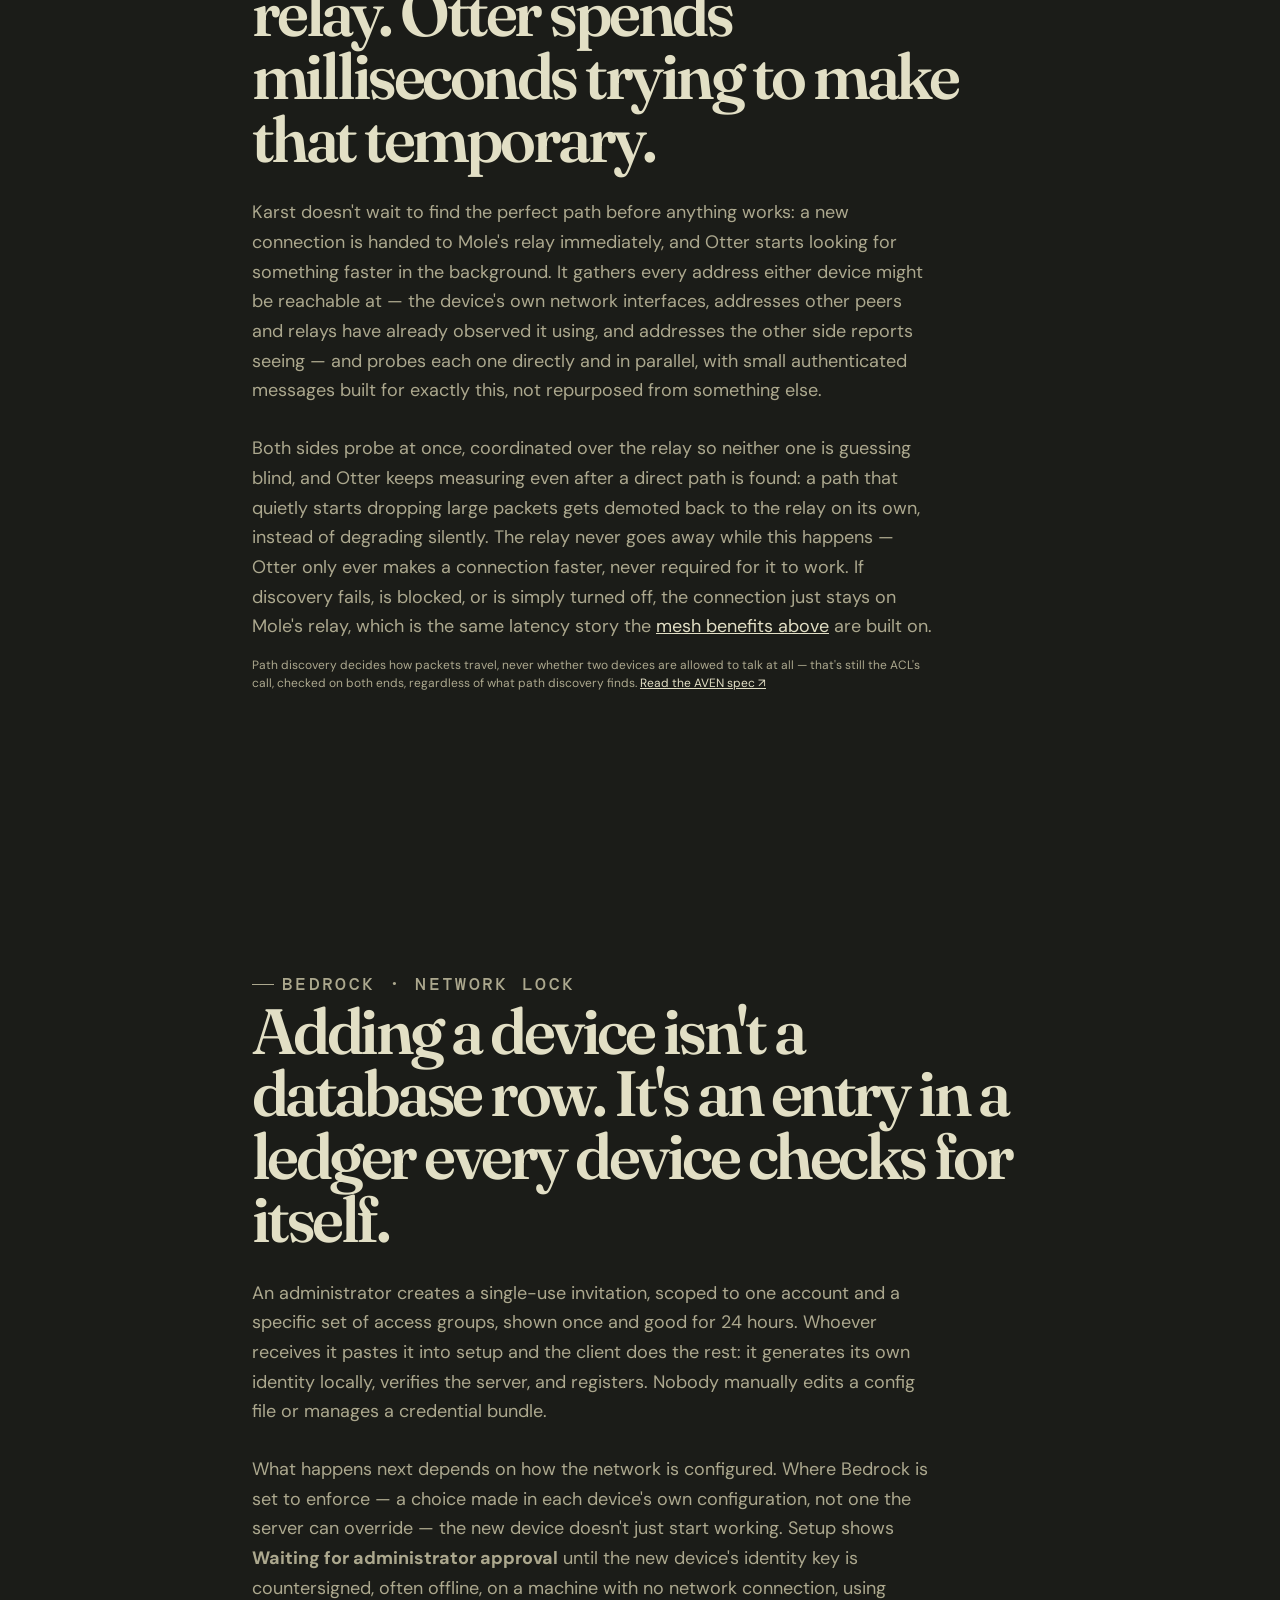
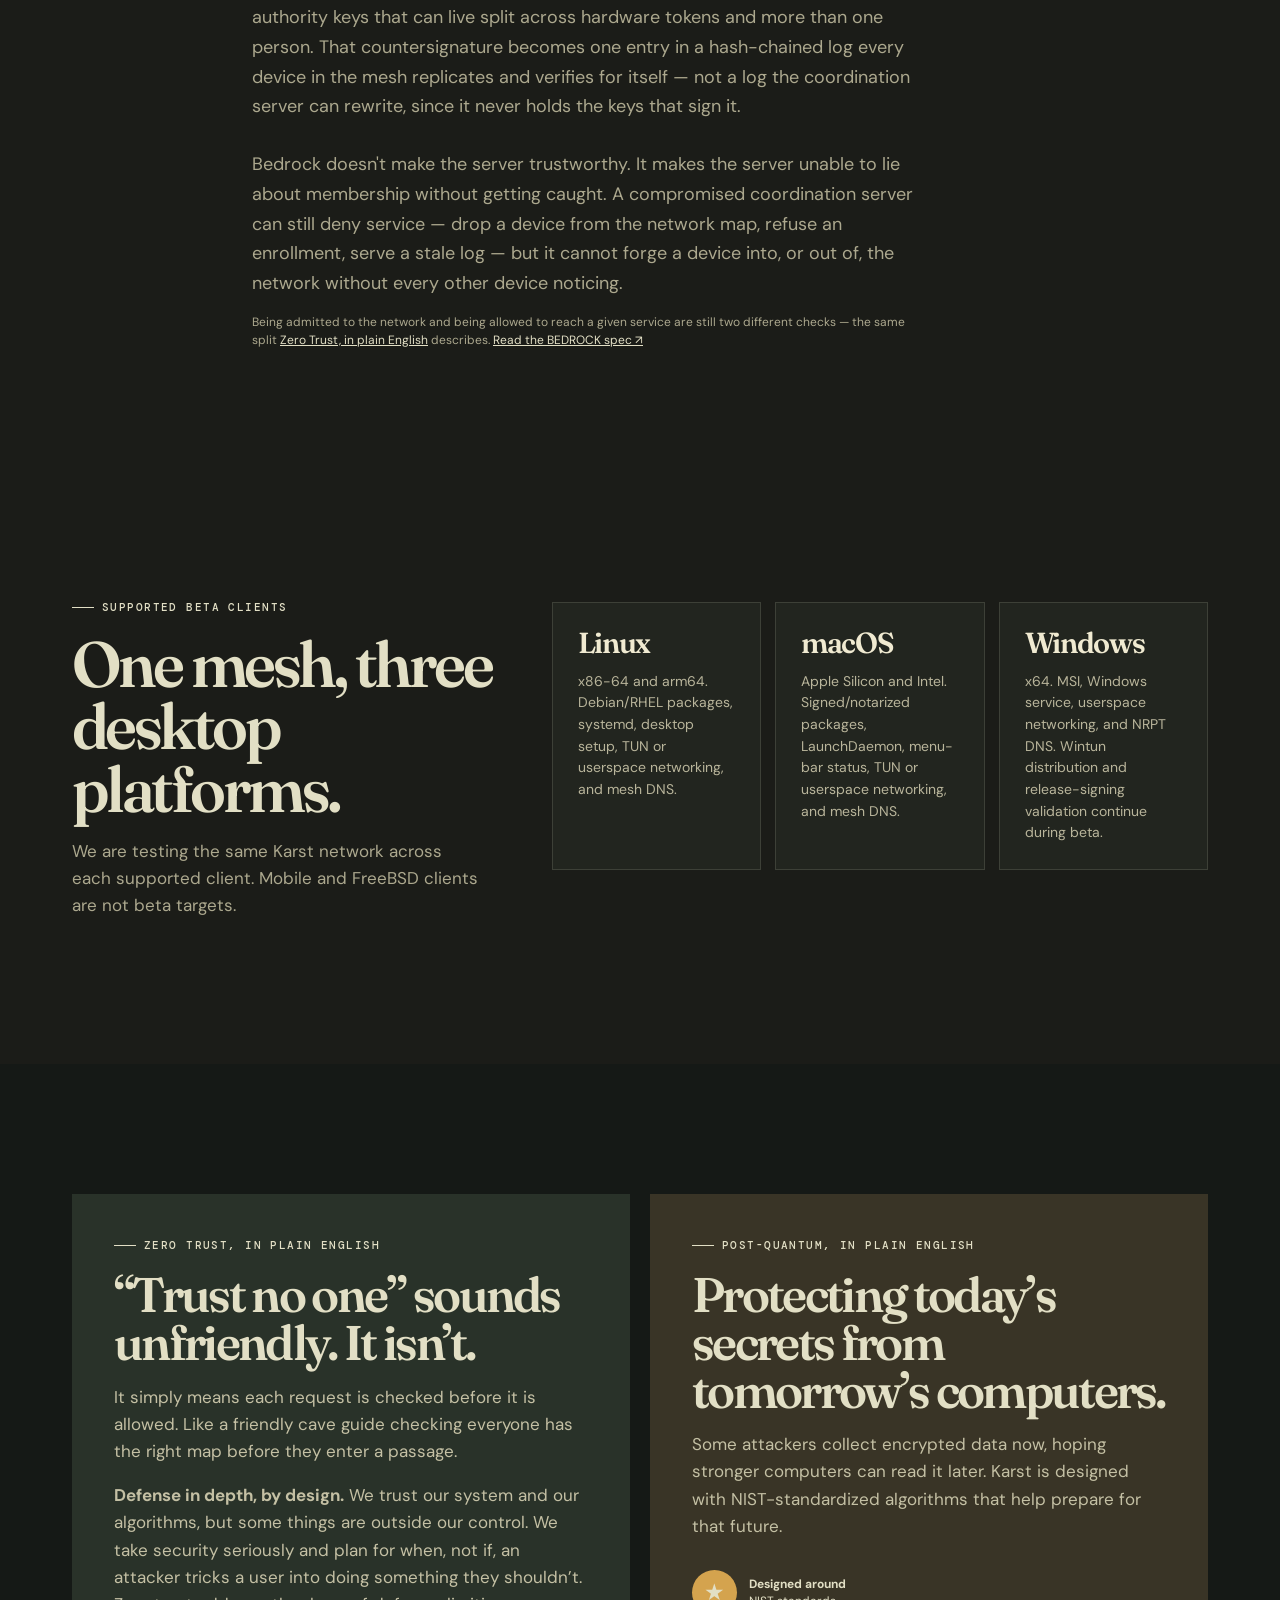
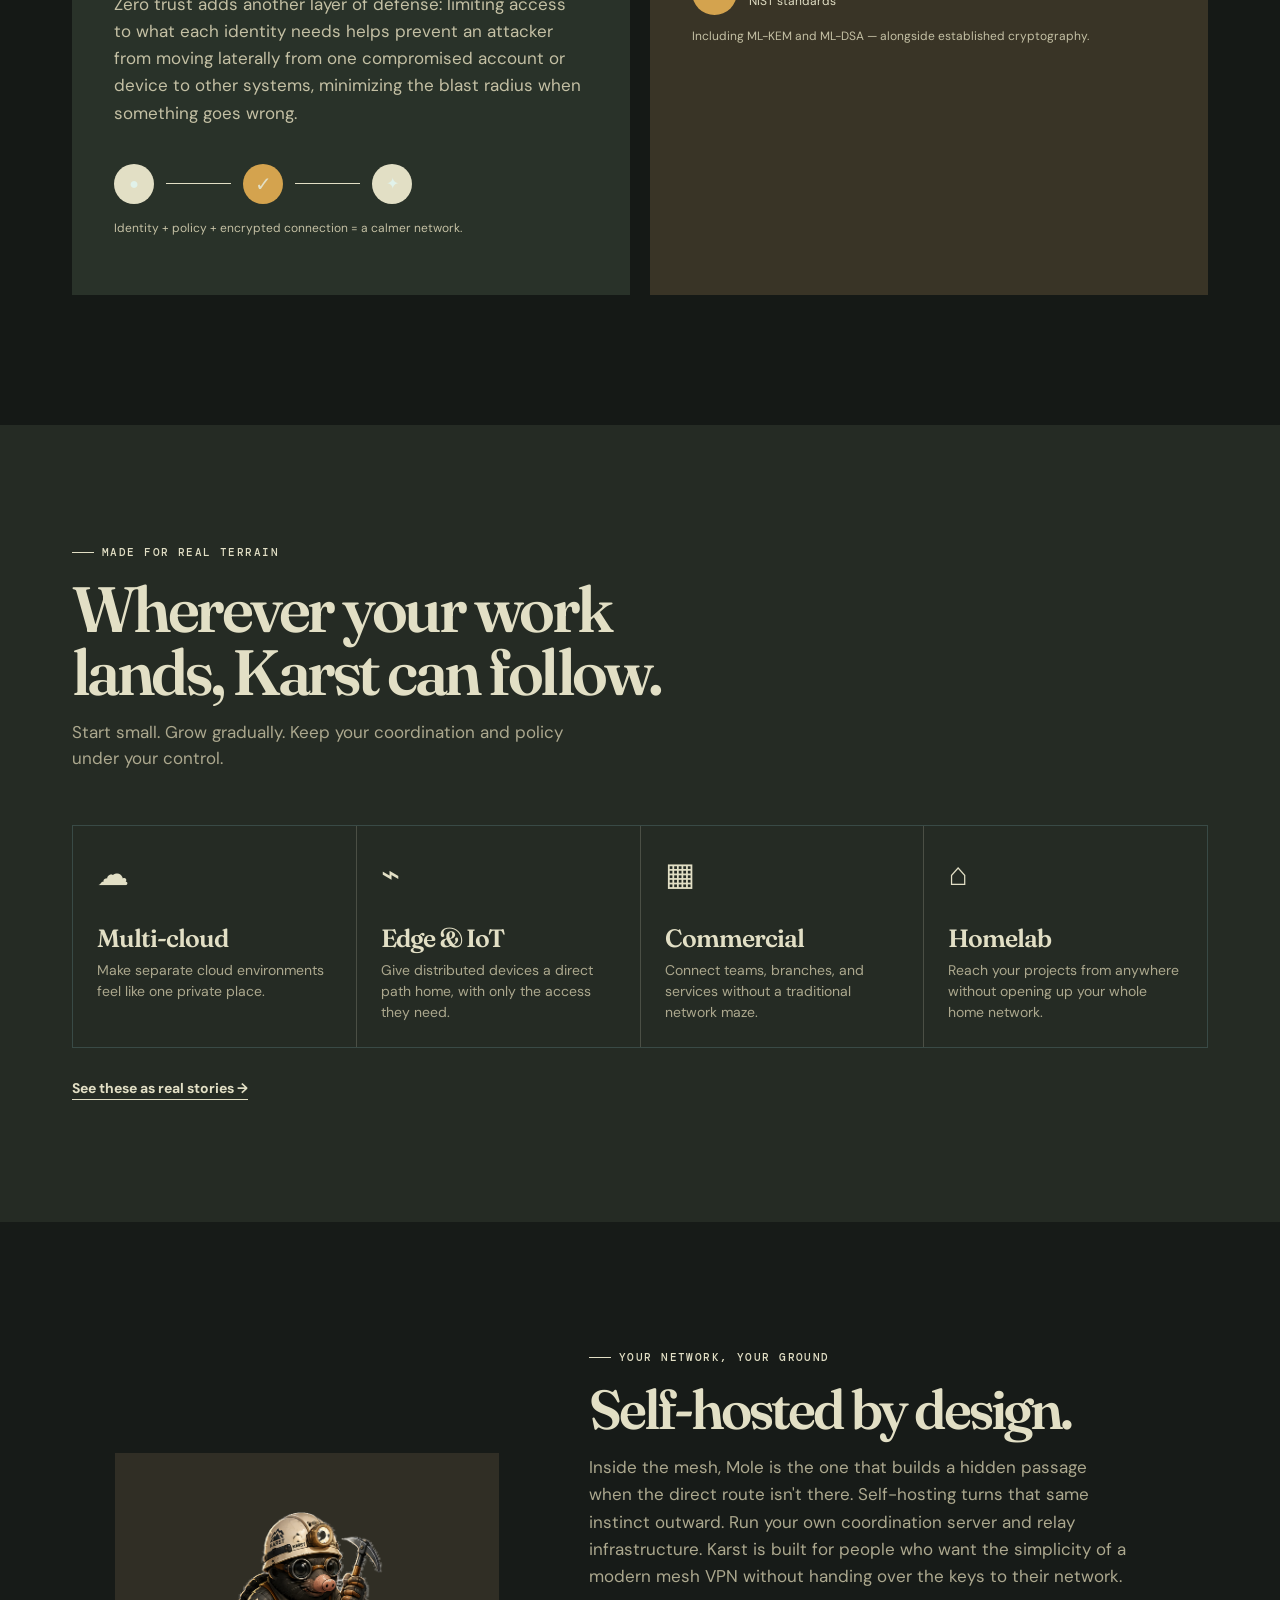
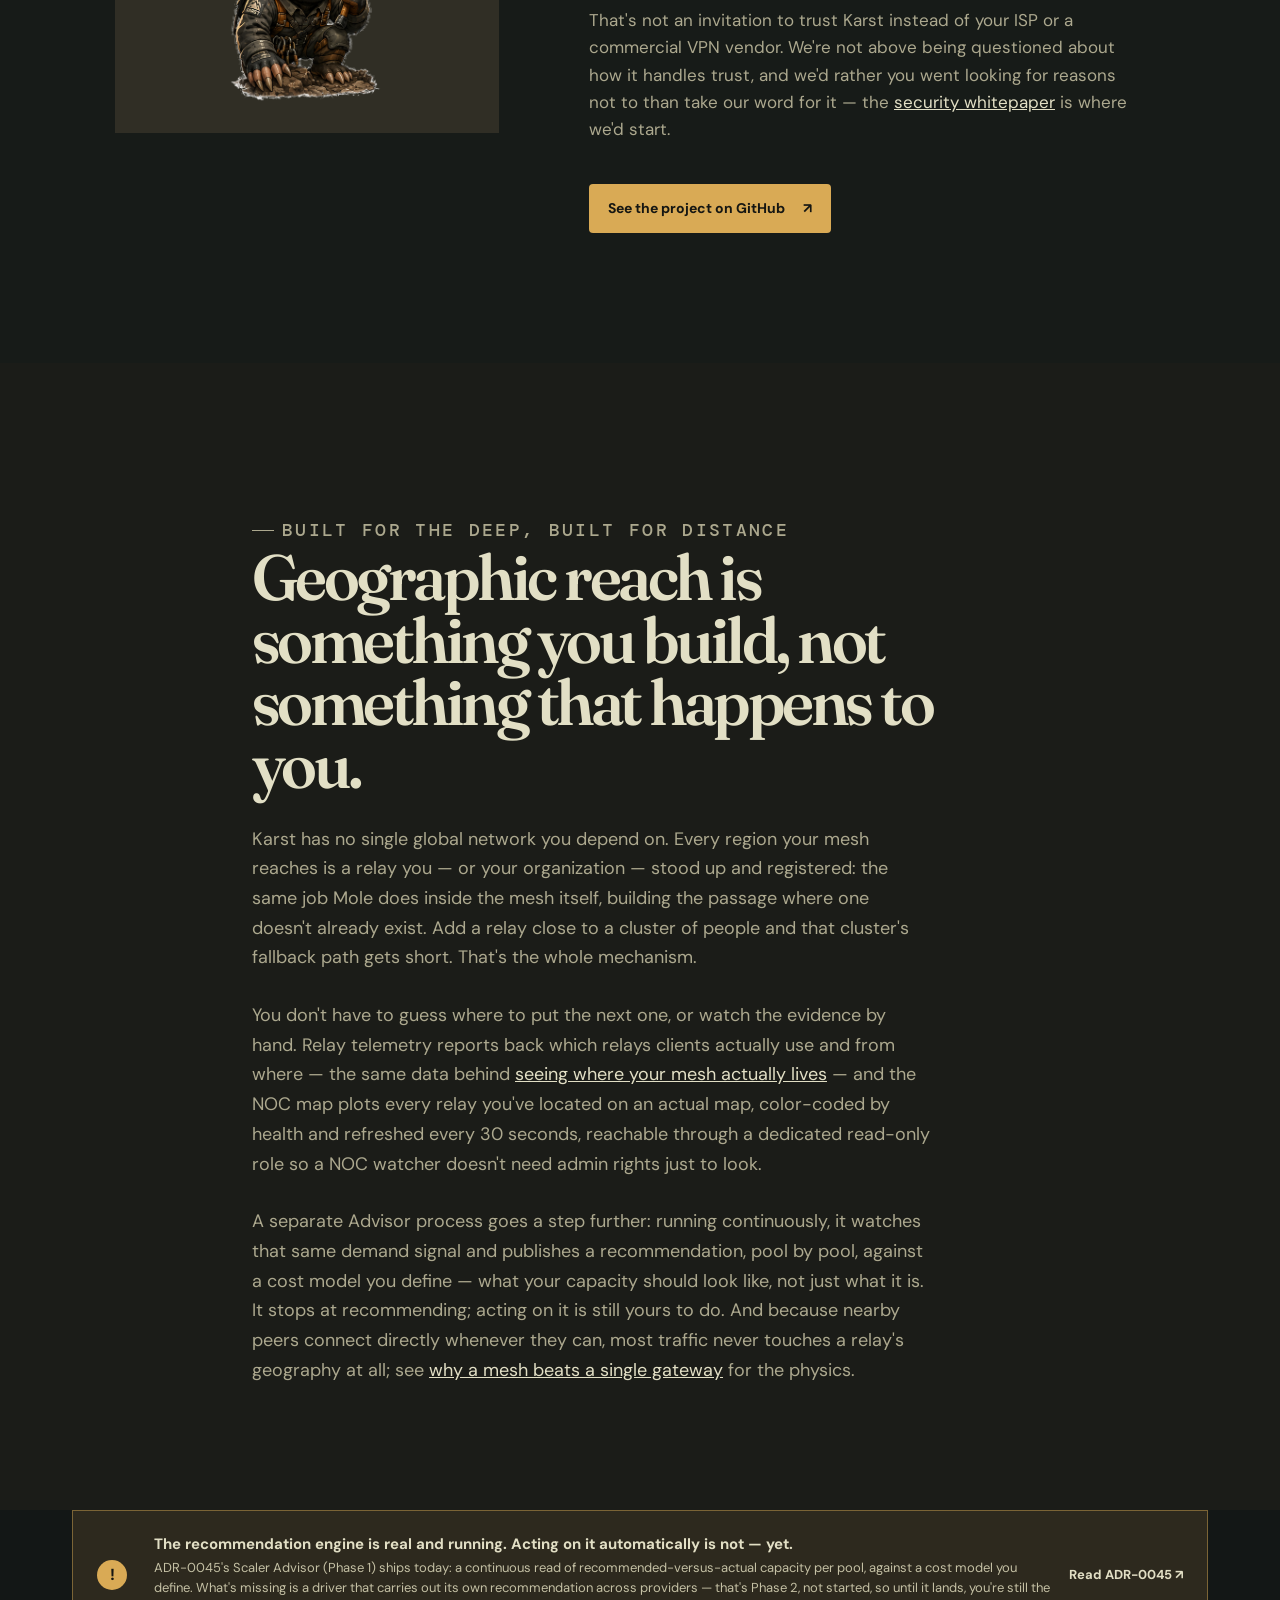
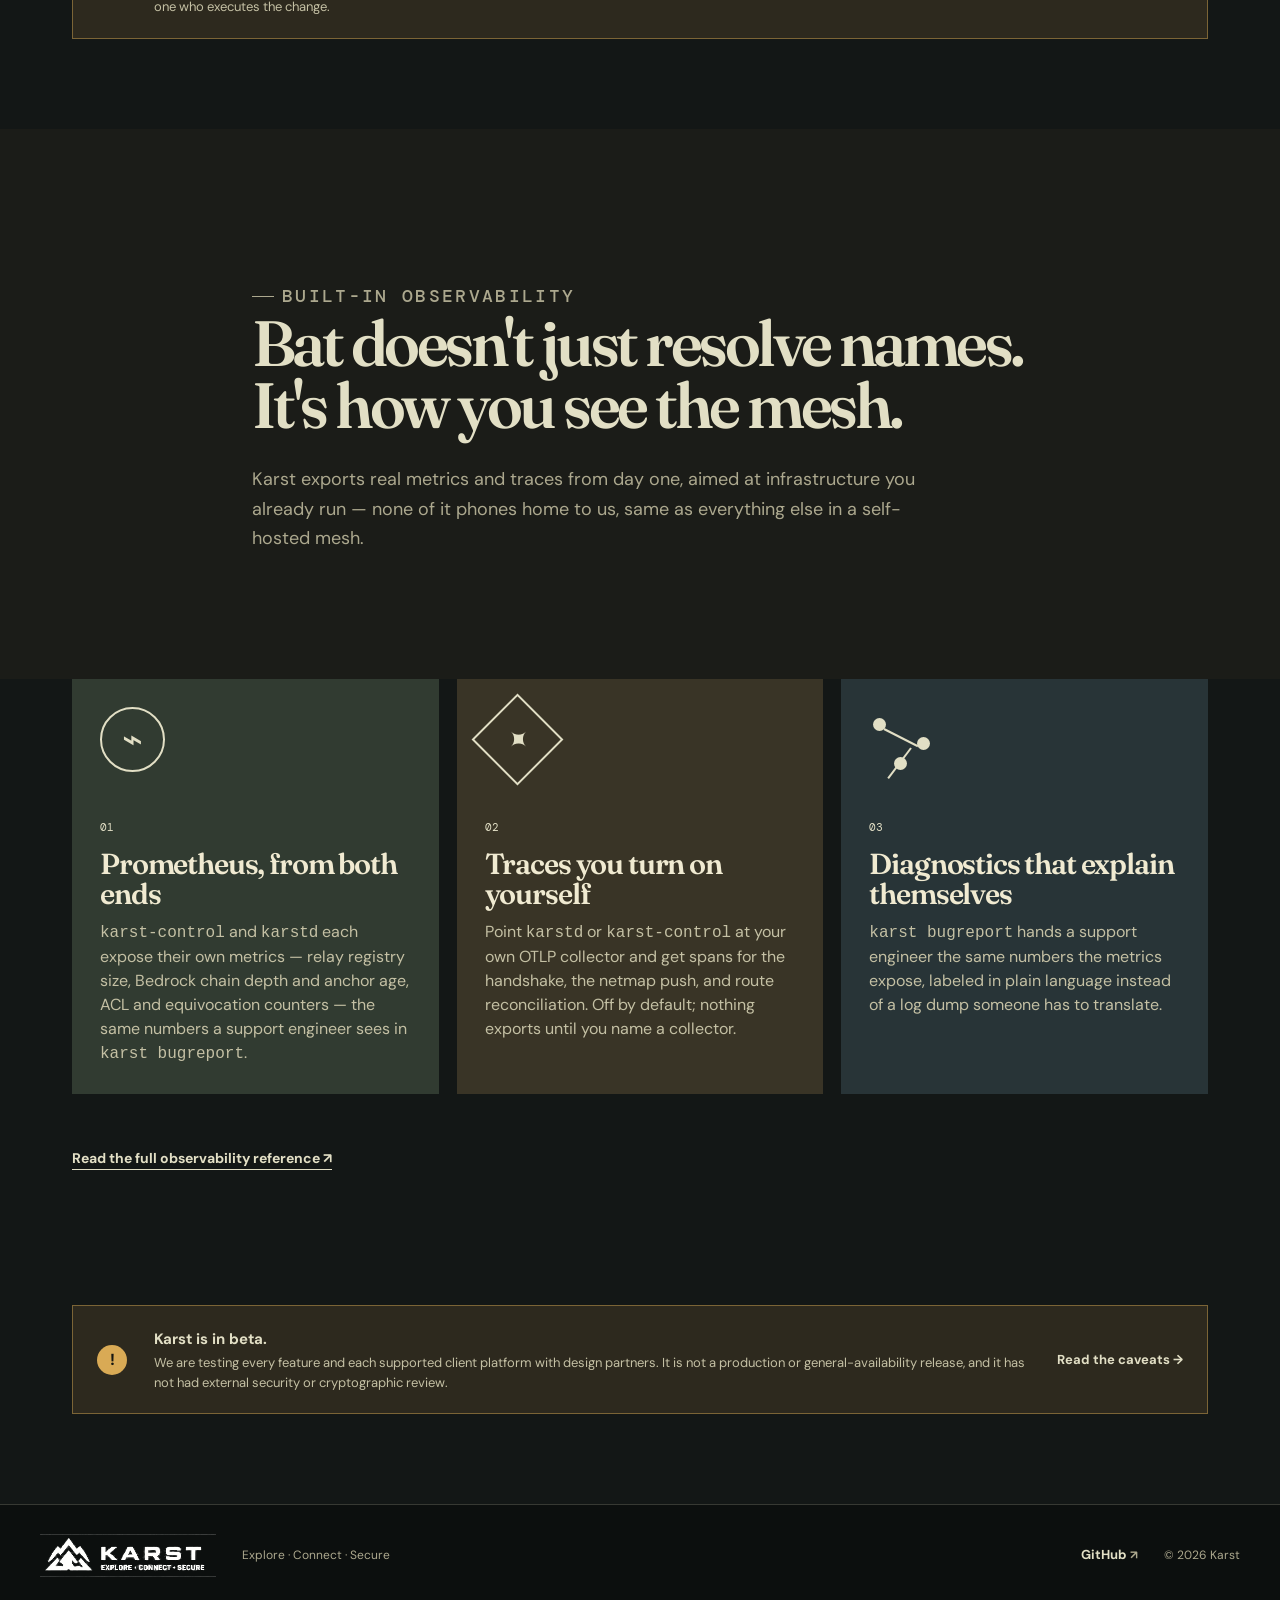
==== commit 3027e12c: "Merge branch 'main' of github.com:karst-net/karst-net.github.io" ====
--- a/index.html
+++ b/index.html
@@ -17,11 +17,12 @@
       <header class="nav">
         <a class="brand" href="#top" aria-label="Karst home"><img src="assets/karst_logo.png" alt="Karst — Explore, connect, secure" /></a>
         <nav aria-label="Main navigation">
+          <a href="vpn-basics.html">VPN basics</a>
           <a href="#why">Why Karst</a>
           <a href="#how">How it works</a>
+          <a href="#mesh">Why a mesh</a>
           <a href="#components">Components</a>
           <a href="#clients">Clients</a>
-          <a href="#where">Where it fits</a>
           <a href="scenarios.html">Scenarios</a>
           <a href="performance.html">Performance</a>
         </nav>
@@ -70,15 +71,82 @@
           </ol>
         </section>
 
+        <section class="mesh-vs" id="mesh" aria-labelledby="mesh-heading">
+          <div class="mesh-intro">
+            <p class="eyebrow"><span></span> mesh vs. classic vpn</p>
+            <h2 id="mesh-heading">Why a mesh beats a single gateway.</h2>
+            <p>A classic VPN sends everything through one doorway, wherever that doorway happens to be. A mesh lets each device talk straight to the one it needs. The difference shows up in speed, resilience, cost, and how much a single mistake can break.</p>
+          </div>
+
+          <div class="path-compare">
+            <figure class="path-card">
+              <svg viewBox="0 0 320 200" role="img" aria-label="Classic VPN: two nearby laptops send traffic a long way to a distant central gateway and back again.">
+                <line class="p-long" x1="60" y1="150" x2="160" y2="35"/><line class="p-long" x1="260" y1="150" x2="160" y2="35"/>
+                <line class="p-ghost" x1="60" y1="150" x2="260" y2="150"/>
+                <circle class="n-hub" cx="160" cy="35" r="17"/><text x="160" y="39" text-anchor="middle">GW</text>
+                <circle class="n-dev" cx="60" cy="150" r="14"/><circle class="n-dev" cx="260" cy="150" r="14"/>
+                <text x="60" y="184" text-anchor="middle">Alice</text><text x="260" y="184" text-anchor="middle">Bea</text>
+              </svg>
+              <figcaption><strong>Classic VPN: hub and spoke</strong><span>Alice and Bea sit in the same city, but their traffic detours to a gateway that may be a continent away — and back.</span></figcaption>
+            </figure>
+            <figure class="path-card path-card-mesh">
+              <svg viewBox="0 0 320 200" role="img" aria-label="Mesh VPN: the same two laptops connect directly to each other, with an optional relay used only as a fallback.">
+                <line class="p-direct" x1="60" y1="150" x2="260" y2="150"/>
+                <line class="p-ghost" x1="60" y1="150" x2="160" y2="35"/><line class="p-ghost" x1="260" y1="150" x2="160" y2="35"/>
+                <circle class="n-relay" cx="160" cy="35" r="17"/><text x="160" y="39" text-anchor="middle">relay</text>
+                <circle class="n-dev" cx="60" cy="150" r="14"/><circle class="n-dev" cx="260" cy="150" r="14"/>
+                <text x="60" y="184" text-anchor="middle">Alice</text><text x="260" y="184" text-anchor="middle">Bea</text>
+              </svg>
+              <figcaption><strong>Karst mesh: direct when it can be</strong><span>The same two people connect straight across town. The encrypted relay is only a fallback when a direct path is blocked.</span></figcaption>
+            </figure>
+          </div>
+
+          <div class="physics">
+            <p class="physics-label">THE PHYSICS, IN ONE EXAMPLE</p>
+            <p>Light in optical fibre covers roughly 200 km per millisecond, so distance sets a hard floor on latency that no hardware upgrade removes. Picture two colleagues in Frankfurt and a VPN gateway in Virginia, about 6,500 km away. A round trip between them must cross the Atlantic <em>four times</em> (out and back for each person), adding well over <strong>100&nbsp;ms</strong> before any processing happens. Connected directly, the same pair is limited by the distance between them — typically a few milliseconds or less. That gap is felt in every video call, SSH keystroke, file-share open, and database query.</p>
+            <p class="fine-print">Illustrative calculation from speed-of-light-in-fibre and great-circle distance; real routes are longer, so real hairpins are slower. Karst's own measurements are on the <a href="performance.html">performance page</a> and cover a single lab LAN only; relay-forced and multi-site paths have not been measured yet.</p>
+          </div>
+
+          <div class="benefit-grid">
+            <article><span class="benefit-no">01</span><h3>Shorter paths, lower latency</h3><p>Traffic takes the direct route between peers instead of hairpinning through a central site. Nearby devices stay nearby, on the network as well as on the map.</p></article>
+            <article><span class="benefit-no">02</span><h3>No single choke point</h3><p>Every conversation uses its own path, so throughput scales with the devices you add rather than with one gateway's uplink, CPU, and licence tier.</p></article>
+            <article><span class="benefit-no">03</span><h3>Redundancy built in</h3><p>If one link, site, or relay fails, peers can reroute through another path instead of the whole network going dark. There is no one box whose outage takes everyone offline.</p></article>
+            <article><span class="benefit-no">04</span><h3>Graceful fallback</h3><p>When NATs or firewalls block a direct connection, traffic flows through an encrypted relay. You can place relays close to your people so even the fallback path stays short.</p></article>
+            <article><span class="benefit-no">05</span><h3>Smaller blast radius</h3><p>Classic VPNs often drop remote users onto a flat internal network. A mesh grants access device to device, per policy, so a compromised laptop can reach only what it was allowed to reach.</p></article>
+            <article><span class="benefit-no">06</span><h3>Less backhaul cost</h3><p>Cloud-to-cloud and branch-to-branch traffic doesn't have to pass through, and be billed at, a central data centre. Fewer hops also means less bandwidth to buy and manage.</p></article>
+            <article><span class="benefit-no">07</span><h3>Grows without redesign</h3><p>Adding a device means enrolling it, not re-planning tunnels, routes, and capacity at the hub. Multi-cloud, remote offices, and home labs join the same mesh the same way.</p></article>
+            <article><span class="benefit-no">08</span><h3>Control without the bottleneck</h3><p>Coordination and policy live in a control plane you host yourself, while your data moves peer to peer. You keep the keys without sending every packet through your own servers.</p></article>
+          </div>
+
+          <p class="mesh-note"><a class="text-link" href="performance.html">See how Karst measures up <span aria-hidden="true">→</span></a></p>
+        </section>
+
         <section class="field-guide" id="components">
-          <div class="guide-intro"><p class="eyebrow"><span></span> meet the field team</p><h2>Every Karst component has a job to do.</h2><p>These are the specialists we are testing together: the client and control plane, private naming, connectivity, and a verifiable membership root.</p></div>
+          <div class="guide-intro"><p class="eyebrow"><span></span> meet the field team</p><h2>Every Karst component has a job to do.</h2><p>Each one maps to a single instinct — sense, adapt, build, or secure — and a connection moves through all four in that order: Bat resolves the name, Otter finds the path, Mole fills in when Otter can't, and Raccoon has the final say on whether any of it was allowed.</p></div>
           <div class="guide-grid">
-            <article class="guide-card"><div class="mascot mascot-bat" role="img" aria-label="Bat Karst mascot"></div><div class="component-copy"><p class="component-kicker">KARSTDNS <span class="beta">BETA</span></p><h3>Bat</h3><p class="tagline">Sees all. Navigates darkness.</p><p>Gives your mesh memorable private names, so you reach the right service without keeping track of addresses.</p></div></article>
-            <article class="guide-card"><div class="mascot mascot-otter" role="img" aria-label="Otter Karst mascot"></div><div class="component-copy"><p class="component-kicker">AVEN <span class="beta">BETA</span></p><h3>Otter</h3><p class="tagline">Adapts. Flows through any environment.</p><p>Finds the best route between two devices — even when everyday network obstacles get in the way.</p></div></article>
-            <article class="guide-card"><div class="mascot mascot-mole" role="img" aria-label="Mole Karst mascot"></div><div class="component-copy"><p class="component-kicker">PONOR / RELAY <span class="beta">BETA</span></p><h3>Mole</h3><p class="tagline">Built for the deep. Uncovers the hidden.</p><p>Provides an encrypted bridge when a direct path is not possible, keeping the mesh moving.</p></div></article>
-            <article class="guide-card"><div class="mascot mascot-raccoon" role="img" aria-label="Raccoon Karst mascot"></div><div class="component-copy"><p class="component-kicker">BEDROCK <span class="beta">BETA</span></p><h3>Raccoon</h3><p class="tagline">Resourceful. Solves every challenge.</p><p>Adds a network lock: a practical way to keep membership rooted in the people you trust.</p></div></article>
+            <article class="guide-card"><div class="mascot mascot-bat" role="img" aria-label="Bat Karst mascot"></div><div class="component-copy"><p class="component-kicker">KARSTDNS · SENSES <span class="beta">BETA</span></p><h3>Bat</h3><p class="tagline">Sees all. Navigates darkness.</p><p>Gives your mesh memorable private names, so you reach the right service without keeping track of addresses — the first thing checked when a connection starts, and what tells Otter where to go looking. The same instinct for sensing is also why you can actually see the mesh from the outside: it's behind Karst's <a href="#observability">metrics and traces</a>.</p></div></article>
+            <article class="guide-card"><div class="mascot mascot-otter" role="img" aria-label="Otter Karst mascot"></div><div class="component-copy"><p class="component-kicker">AVEN · ADAPTS <span class="beta">BETA</span></p><h3>Otter</h3><p class="tagline">Adapts. Flows through any environment.</p><p>Finds the best route between two devices, direct whenever it can — and hands off to Mole's relay the moment an obstacle won't move. See exactly <a href="#aven">how it looks for that path</a>.</p></div></article>
+            <article class="guide-card"><div class="mascot mascot-mole" role="img" aria-label="Mole Karst mascot"></div><div class="component-copy"><p class="component-kicker">PONOR / RELAY · BUILDS <span class="beta">BETA</span></p><h3>Mole</h3><p class="tagline">Built for the deep. Uncovers the hidden.</p><p>Provides an encrypted bridge when a direct path is not possible, keeping the mesh moving. The same instinct for building is why <a href="#self-hosted">self-hosting scales geographically</a>: every relay is one you dig and place yourself, wherever your people actually are.</p></div></article>
+            <article class="guide-card"><div class="mascot mascot-raccoon" role="img" aria-label="Raccoon Karst mascot"></div><div class="component-copy"><p class="component-kicker">BEDROCK · SECURES <span class="beta">BETA</span></p><h3>Raccoon</h3><p class="tagline">Resourceful. Solves every challenge.</p><p>Adds a network lock: a practical way to keep membership rooted in the people you trust. Every name Bat resolves and every path Otter opens still has to clear Raccoon's ledger first — trust is checked, not assumed. Here's <a href="#bedrock">what that means when a device joins</a>.</p></div></article>
           </div>
           <div class="protocol-line"><span>PHREATIC + CONTROL</span><p>PHREATIC provides the post-quantum handshake and encrypted transport. <code>karstd</code> runs on each client; <code>karst-control</code>, the admin console, and the portal handle enrollment, identity, policy, audit, relay/TURN configuration, invitations, and device lifecycle. Subnet routing, exit nodes, ACL-gated SSH, metrics, and diagnostics are part of the beta feature set.</p></div>
+        </section>
+
+        <section class="statement" id="aven">
+          <p class="eyebrow"><span></span> aven · path discovery</p>
+          <h2>Every connection starts on the relay. Otter spends milliseconds trying to make that temporary.</h2>
+          <p>Karst doesn't wait to find the perfect path before anything works: a new connection is handed to Mole's relay immediately, and Otter starts looking for something faster in the background. It gathers every address either device might be reachable at — the device's own network interfaces, addresses other peers and relays have already observed it using, and addresses the other side reports seeing — and probes each one directly and in parallel, with small authenticated messages built for exactly this, not repurposed from something else.</p>
+          <p>Both sides probe at once, coordinated over the relay so neither one is guessing blind, and Otter keeps measuring even after a direct path is found: a path that quietly starts dropping large packets gets demoted back to the relay on its own, instead of degrading silently. The relay never goes away while this happens — Otter only ever makes a connection faster, never required for it to work. If discovery fails, is blocked, or is simply turned off, the connection just stays on Mole's relay, which is the same latency story the <a href="#mesh">mesh benefits above</a> are built on.</p>
+          <p class="fine-print">Path discovery decides how packets travel, never whether two devices are allowed to talk at all — that's still the ACL's call, checked on both ends, regardless of what path discovery finds. <a href="https://github.com/karst-net/karst/blob/main/spec/aven-v1.md">Read the AVEN spec <span aria-hidden="true">↗</span></a></p>
+        </section>
+
+        <section class="statement" id="bedrock">
+          <p class="eyebrow"><span></span> bedrock · network lock</p>
+          <h2>Adding a device isn't a database row. It's an entry in a ledger every device checks for itself.</h2>
+          <p>An administrator creates a single-use invitation, scoped to one account and a specific set of access groups, shown once and good for 24 hours. Whoever receives it pastes it into setup and the client does the rest: it generates its own identity locally, verifies the server, and registers. Nobody manually edits a config file or manages a credential bundle.</p>
+          <p>What happens next depends on how the network is configured. Where Bedrock is set to enforce — a choice made in each device's own configuration, not one the server can override — the new device doesn't just start working. Setup shows <strong>Waiting for administrator approval</strong> until the new device's identity key is countersigned, often offline, on a machine with no network connection, using authority keys that can live split across hardware tokens and more than one person. That countersignature becomes one entry in a hash-chained log every device in the mesh replicates and verifies for itself — not a log the coordination server can rewrite, since it never holds the keys that sign it.</p>
+          <p>Bedrock doesn't make the server trustworthy. It makes the server unable to lie about membership without getting caught. A compromised coordination server can still deny service — drop a device from the network map, refuse an enrollment, serve a stale log — but it cannot forge a device into, or out of, the network without every other device noticing.</p>
+          <p class="fine-print">Being admitted to the network and being allowed to reach a given service are still two different checks — the same split <a href="#zero-trust">Zero Trust, in plain English</a> describes. <a href="https://github.com/karst-net/karst/blob/main/spec/bedrock-v1.md">Read the BEDROCK spec <span aria-hidden="true">↗</span></a></p>
         </section>
 
         <section class="client-platforms" id="clients" aria-labelledby="clients-heading">
@@ -119,9 +187,39 @@
           <p class="terrain-cta"><a class="text-link" href="scenarios.html">See these as real stories <span aria-hidden="true">→</span></a></p>
         </section>
 
-        <section class="self-hosted">
-          <div class="self-hosted-art" aria-hidden="true"><div class="server-stack"><i></i><i></i><i></i></div><div class="root root-one"></div><div class="root root-two"></div><div class="root root-three"></div></div>
-          <div><p class="eyebrow"><span></span> your network, your ground</p><h2>Self-hosted by design.</h2><p>Run your own coordination server and relay infrastructure. Karst is built for people who want the simplicity of a modern mesh VPN without handing over the keys to their network.</p><a class="button button-dark" href="https://github.com/karst-net/karst">See the project on GitHub <span aria-hidden="true">↗</span></a></div>
+        <section class="self-hosted" id="self-hosted">
+          <div class="self-hosted-art" role="img" aria-label="Mole Karst mascot"></div>
+          <div><p class="eyebrow"><span></span> your network, your ground</p><h2>Self-hosted by design.</h2><p>Inside the mesh, Mole is the one that builds a hidden passage when the direct route isn't there. Self-hosting turns that same instinct outward. Run your own coordination server and relay infrastructure. Karst is built for people who want the simplicity of a modern mesh VPN without handing over the keys to their network.</p><p>That's not an invitation to trust Karst instead of your ISP or a commercial VPN vendor. We're not above being questioned about how it handles trust, and we'd rather you went looking for reasons not to than take our word for it — the <a href="https://github.com/karst-net/karst/blob/main/docs/SECURITY-WHITEPAPER.md">security whitepaper</a> is where we'd start.</p><a class="button button-dark" href="https://github.com/karst-net/karst">See the project on GitHub <span aria-hidden="true">↗</span></a></div>
+        </section>
+
+        <section class="statement" id="geographic-scaling">
+          <p class="eyebrow"><span></span> built for the deep, built for distance</p>
+          <h2>Geographic reach is something you build, not something that happens to you.</h2>
+          <p>Karst has no single global network you depend on. Every region your mesh reaches is a relay you — or your organization — stood up and registered: the same job Mole does inside the mesh itself, building the passage where one doesn't already exist. Add a relay close to a cluster of people and that cluster's fallback path gets short. That's the whole mechanism.</p>
+          <p>You don't have to guess where to put the next one, or watch the evidence by hand. Relay telemetry reports back which relays clients actually use and from where — the same data behind <a href="scenarios.html">seeing where your mesh actually lives</a> — and the NOC map plots every relay you've located on an actual map, color-coded by health and refreshed every 30 seconds, reachable through a dedicated read-only role so a NOC watcher doesn't need admin rights just to look.</p>
+          <p>A separate Advisor process goes a step further: running continuously, it watches that same demand signal and publishes a recommendation, pool by pool, against a cost model you define — what your capacity should look like, not just what it is. It stops at recommending; acting on it is still yours to do. And because nearby peers connect directly whenever they can, most traffic never touches a relay's geography at all; see <a href="#mesh">why a mesh beats a single gateway</a> for the physics.</p>
+        </section>
+
+        <aside class="status-note" aria-label="What the scaling advisor does and doesn't do, today">
+          <span class="status-pin">!</span>
+          <div>
+            <strong>The recommendation engine is real and running. Acting on it automatically is not — yet.</strong>
+            <p>ADR-0045's Scaler Advisor (Phase 1) ships today: a continuous read of recommended-versus-actual capacity per pool, against a cost model you define. What's missing is a driver that carries out its own recommendation across providers — that's Phase 2, not started, so until it lands, you're still the one who executes the change.</p>
+          </div>
+          <a href="https://github.com/karst-net/karst/blob/main/docs/adr/0045-cost-aware-geographic-scaling-across-providers.md">Read ADR-0045 <span aria-hidden="true">↗</span></a>
+        </aside>
+
+        <section class="statement" id="observability">
+          <p class="eyebrow"><span></span> built-in observability</p>
+          <h2>Bat doesn't just resolve names. It's how you see the mesh.</h2>
+          <p>Karst exports real metrics and traces from day one, aimed at infrastructure you already run — none of it phones home to us, same as everything else in a self-hosted mesh.</p>
+        </section>
+
+        <section class="feature-grid" aria-label="Observability features">
+          <article class="feature feature-teal"><div class="feature-icon lock-icon" aria-hidden="true">⌁</div><p class="number">01</p><h3>Prometheus, from both ends</h3><p><code>karst-control</code> and <code>karstd</code> each expose their own metrics — relay registry size, Bedrock chain depth and anchor age, ACL and equivocation counters — the same numbers a support engineer sees in <code>karst bugreport</code>.</p></article>
+          <article class="feature feature-sand"><div class="feature-icon crystal-icon" aria-hidden="true">✦</div><p class="number">02</p><h3>Traces you turn on yourself</h3><p>Point <code>karstd</code> or <code>karst-control</code> at your own OTLP collector and get spans for the handshake, the netmap push, and route reconciliation. Off by default; nothing exports until you name a collector.</p></article>
+          <article class="feature feature-blue"><div class="feature-icon route-icon" aria-hidden="true"><i></i><i></i><i></i></div><p class="number">03</p><h3>Diagnostics that explain themselves</h3><p><code>karst bugreport</code> hands a support engineer the same numbers the metrics expose, labeled in plain language instead of a log dump someone has to translate.</p></article>
+          <p class="mesh-note" style="grid-column:1/-1"><a class="text-link" href="https://github.com/karst-net/karst/blob/main/docs/observability.md">Read the full observability reference <span aria-hidden="true">↗</span></a></p>
         </section>
 
         <aside class="status-note" aria-label="Project status"><span class="status-pin">!</span><div><strong>Karst is in beta.</strong><p>We are testing every feature and each supported client platform with design partners. It is not a production or general-availability release, and it has not had external security or cryptographic review.</p></div><a href="https://github.com/karst-net/karst#beta-caveats-stated-plainly">Read the caveats <span aria-hidden="true">→</span></a></aside>
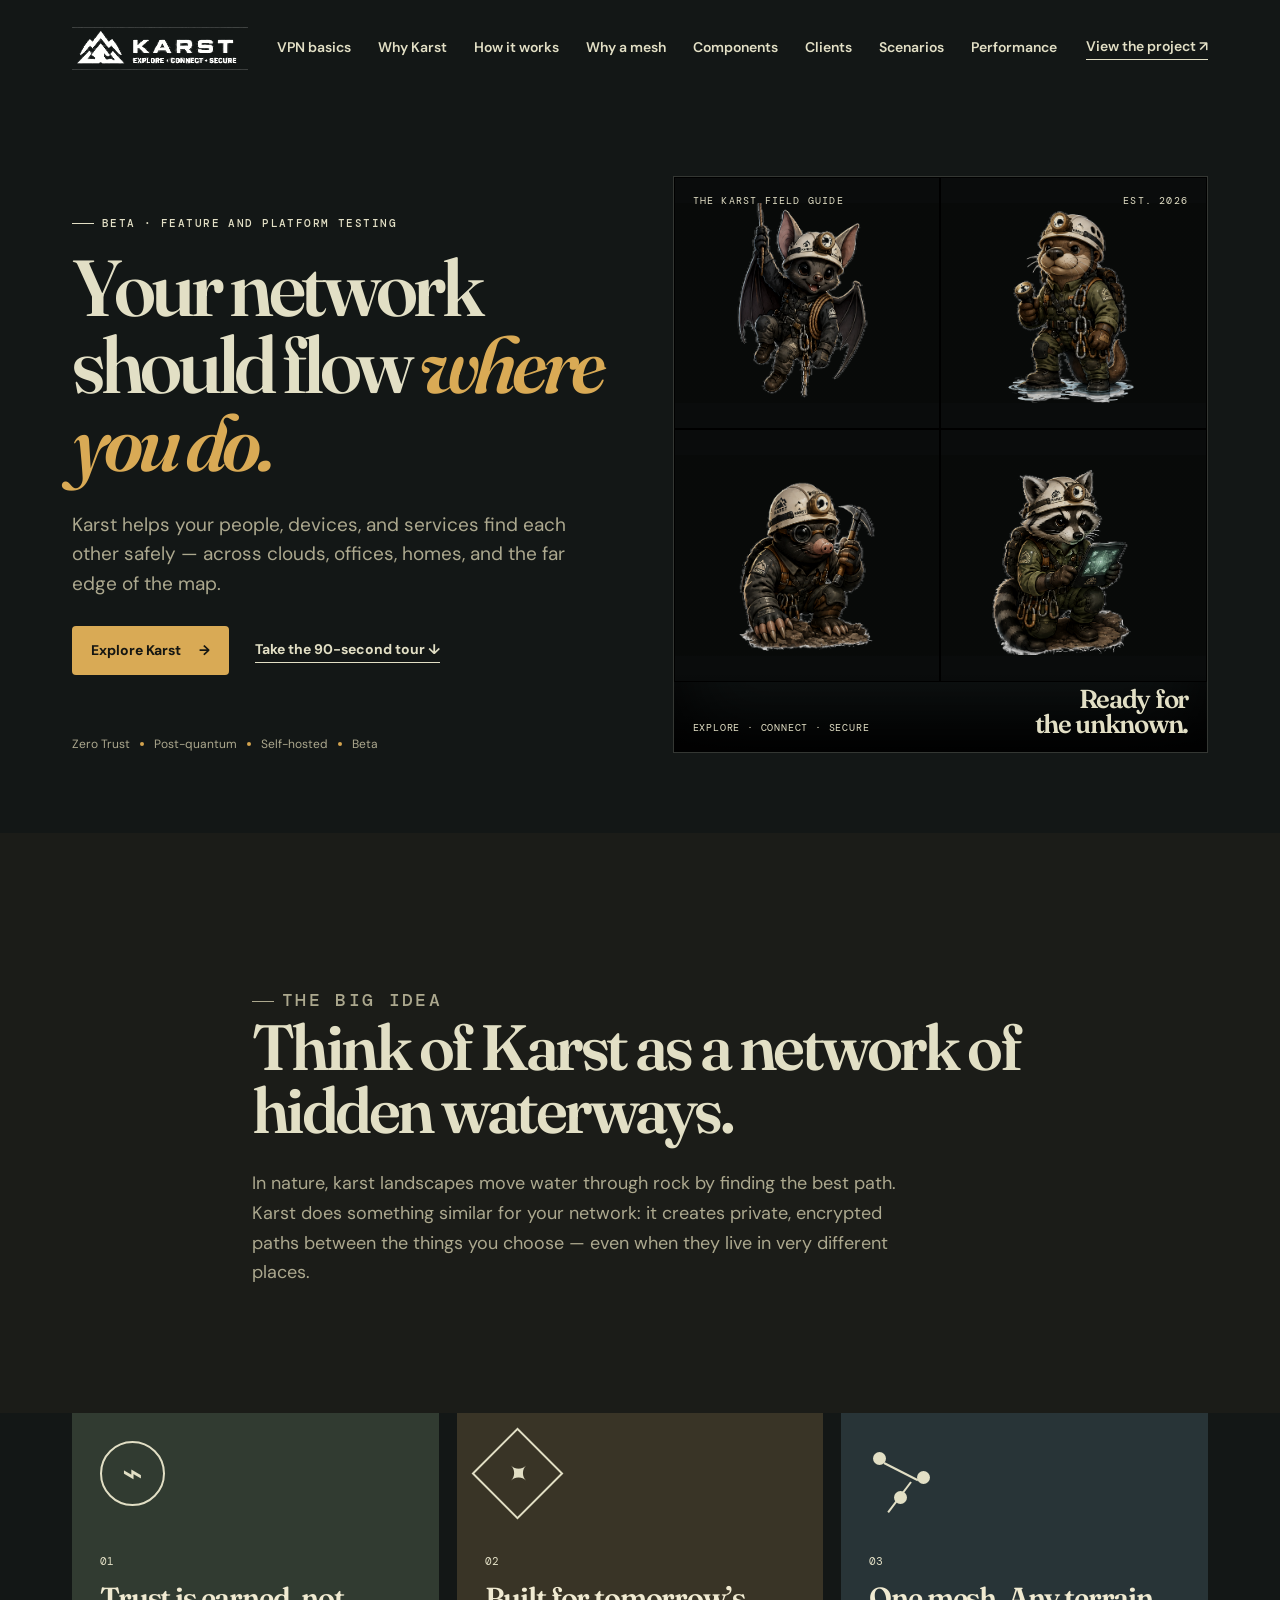
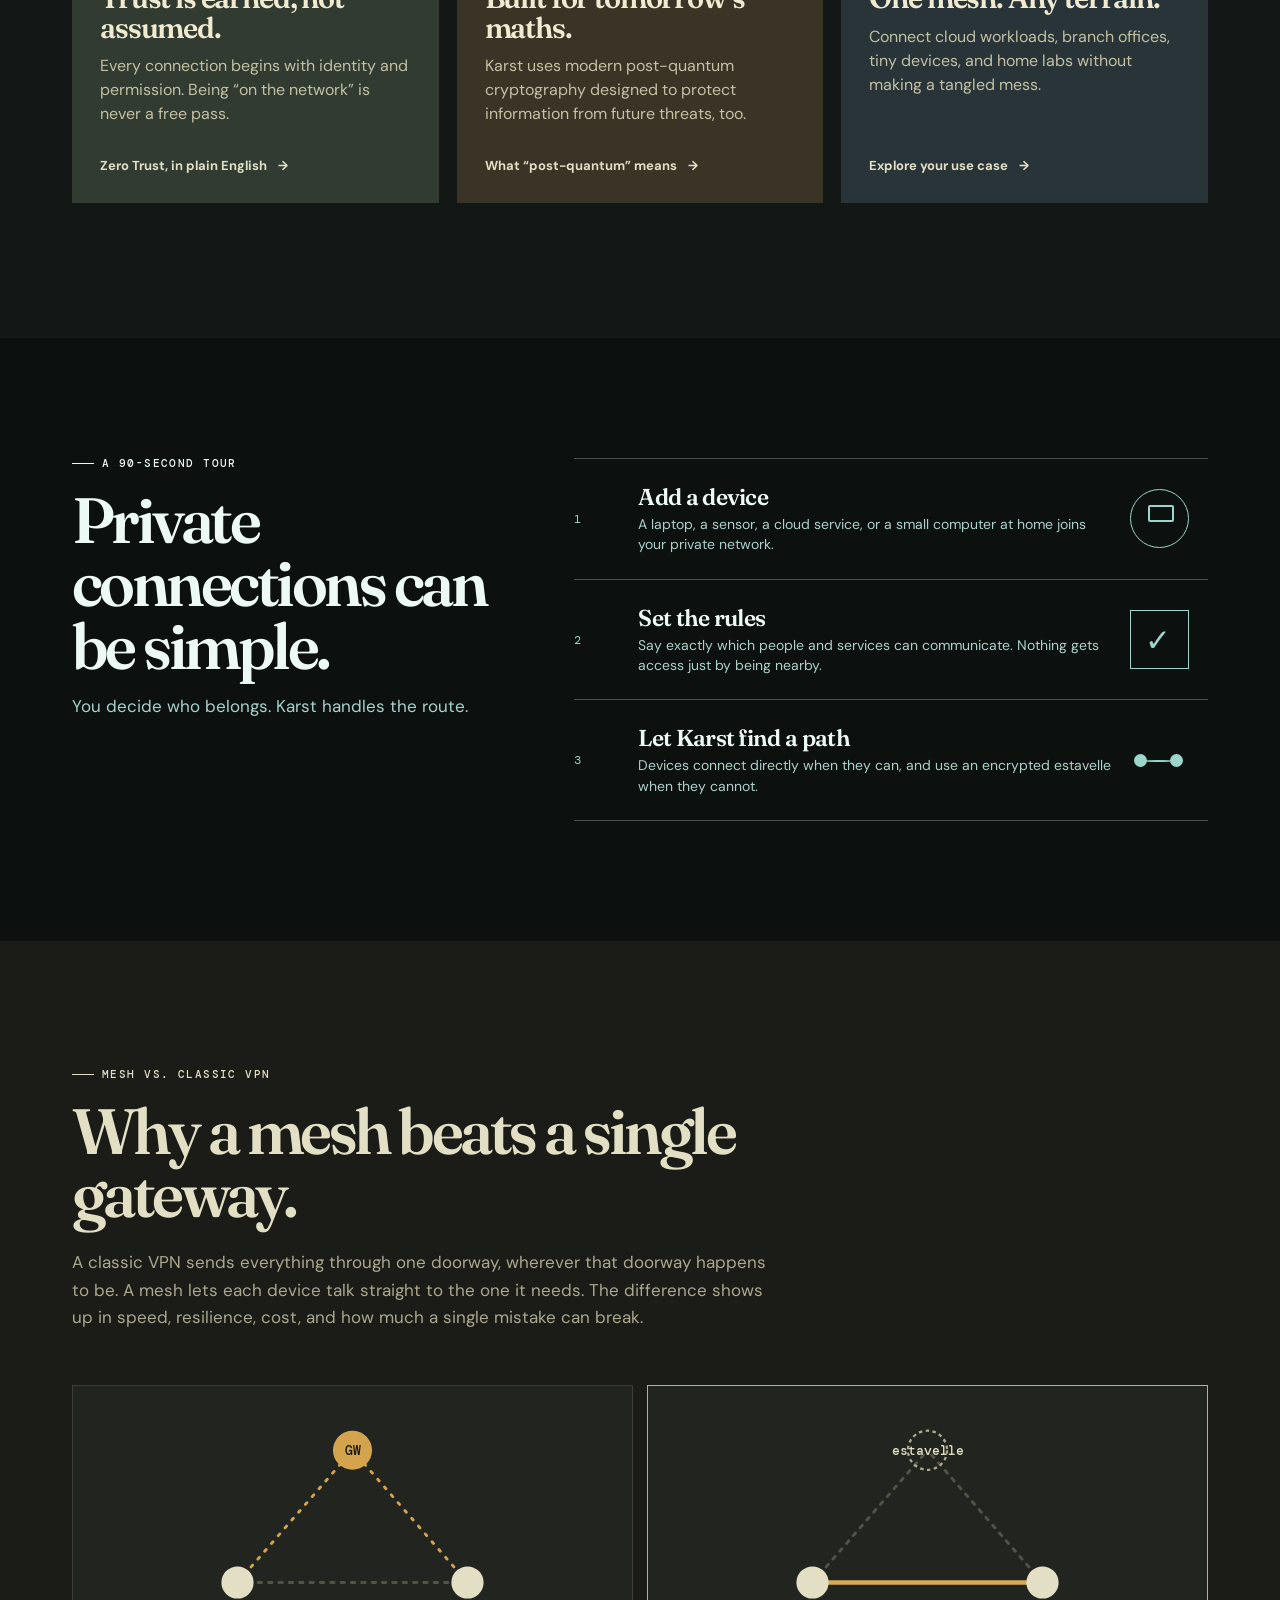
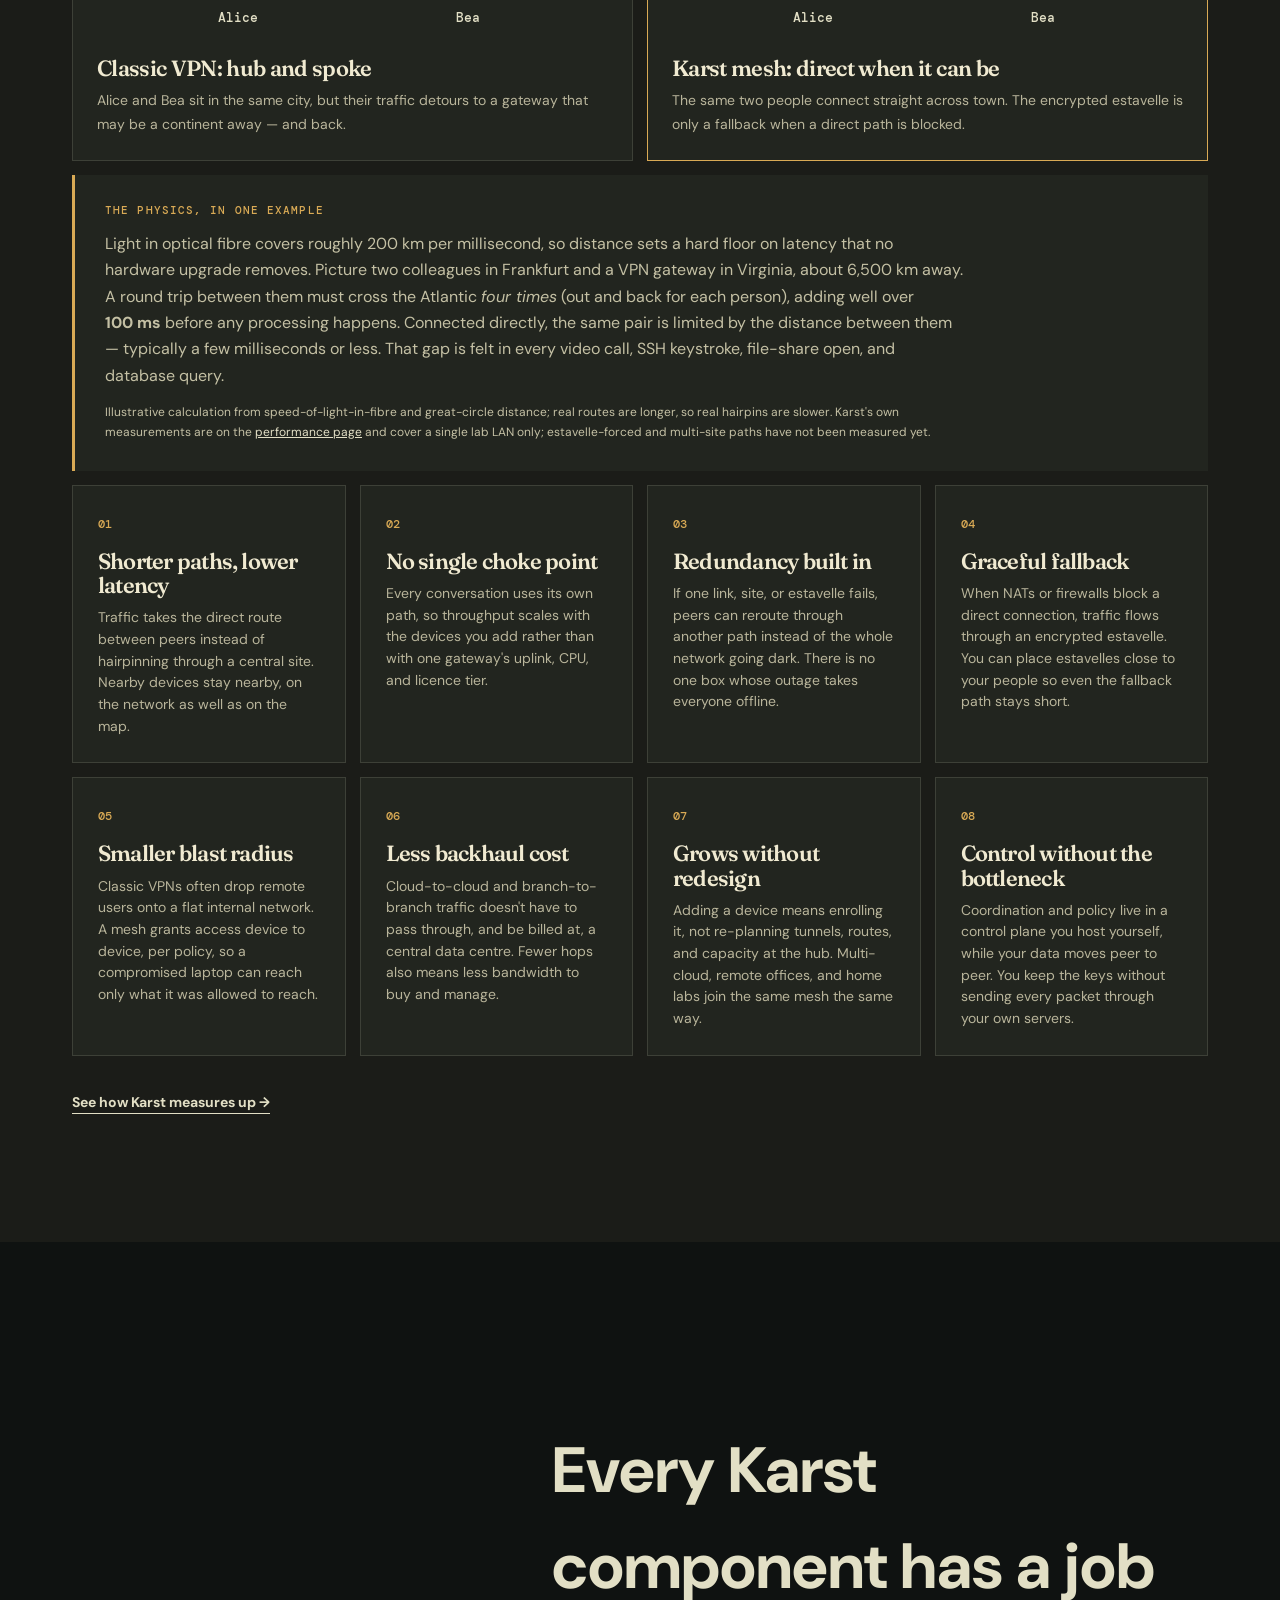
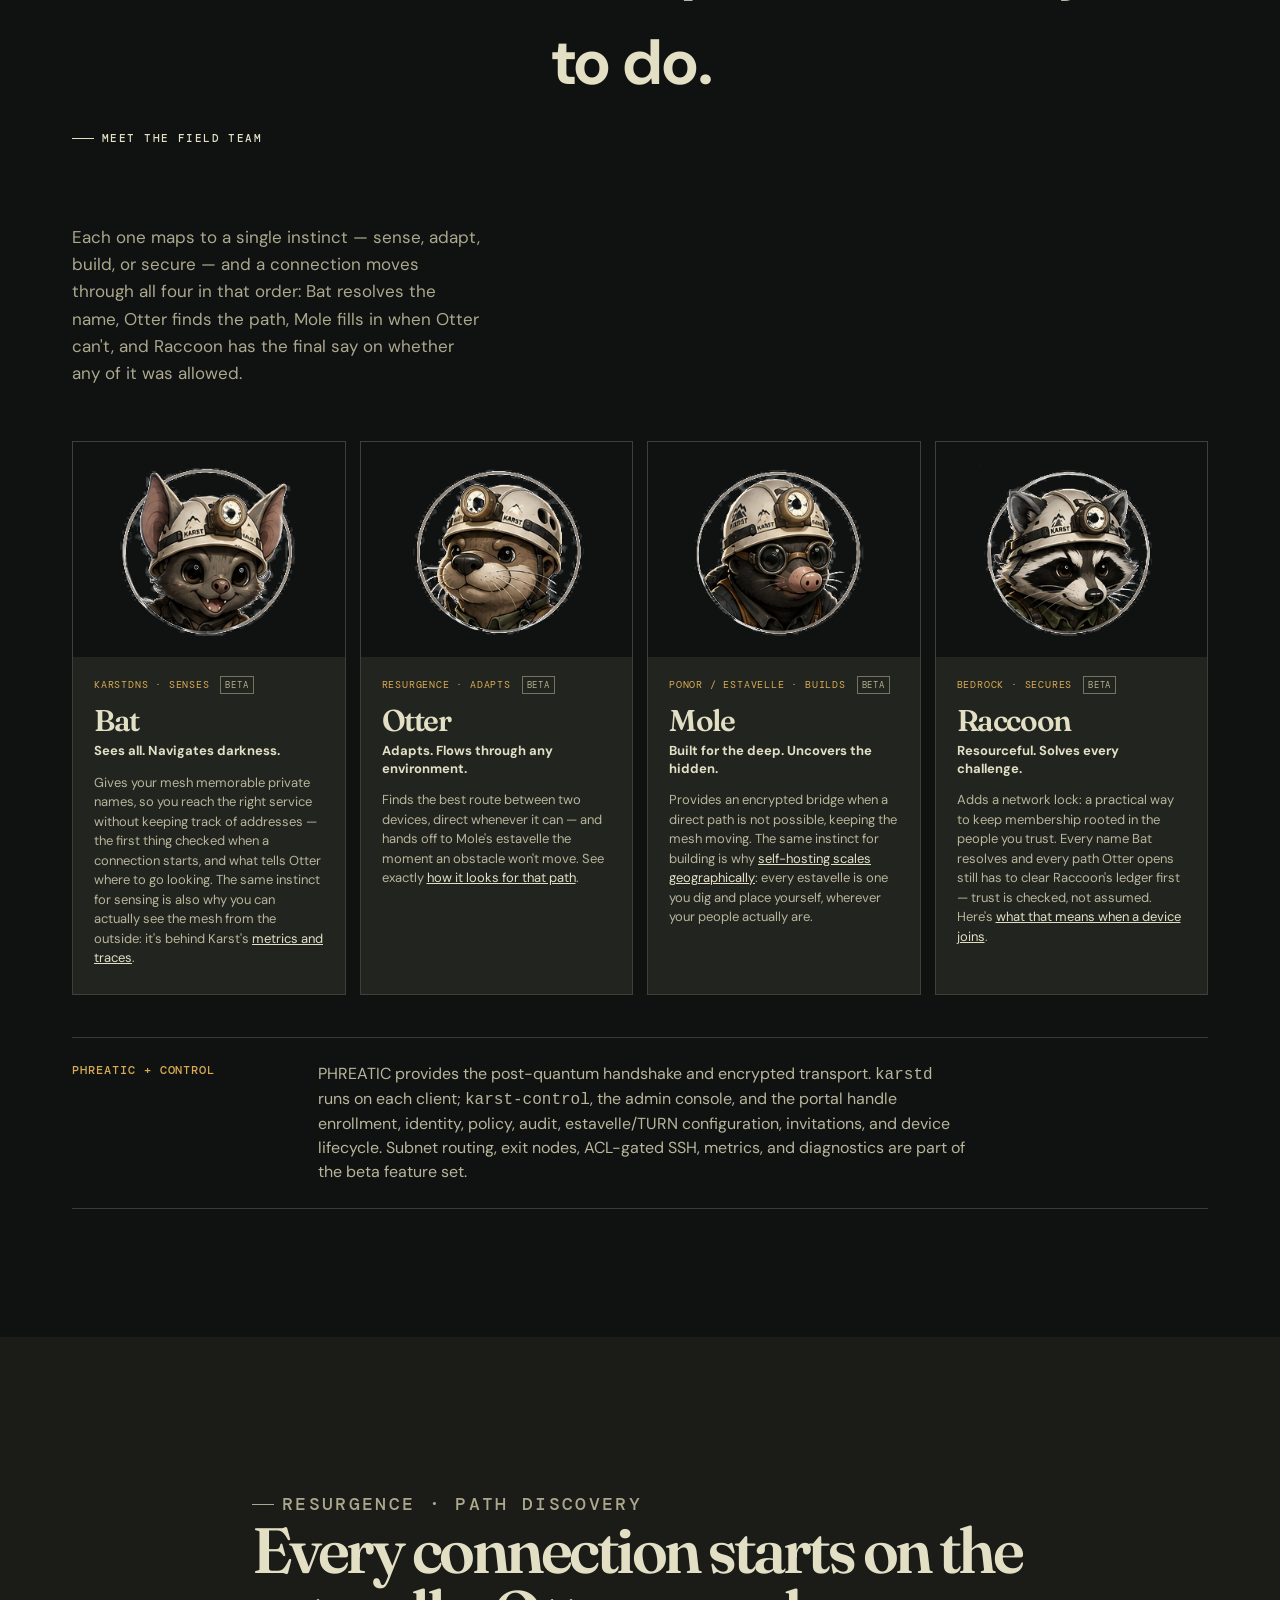
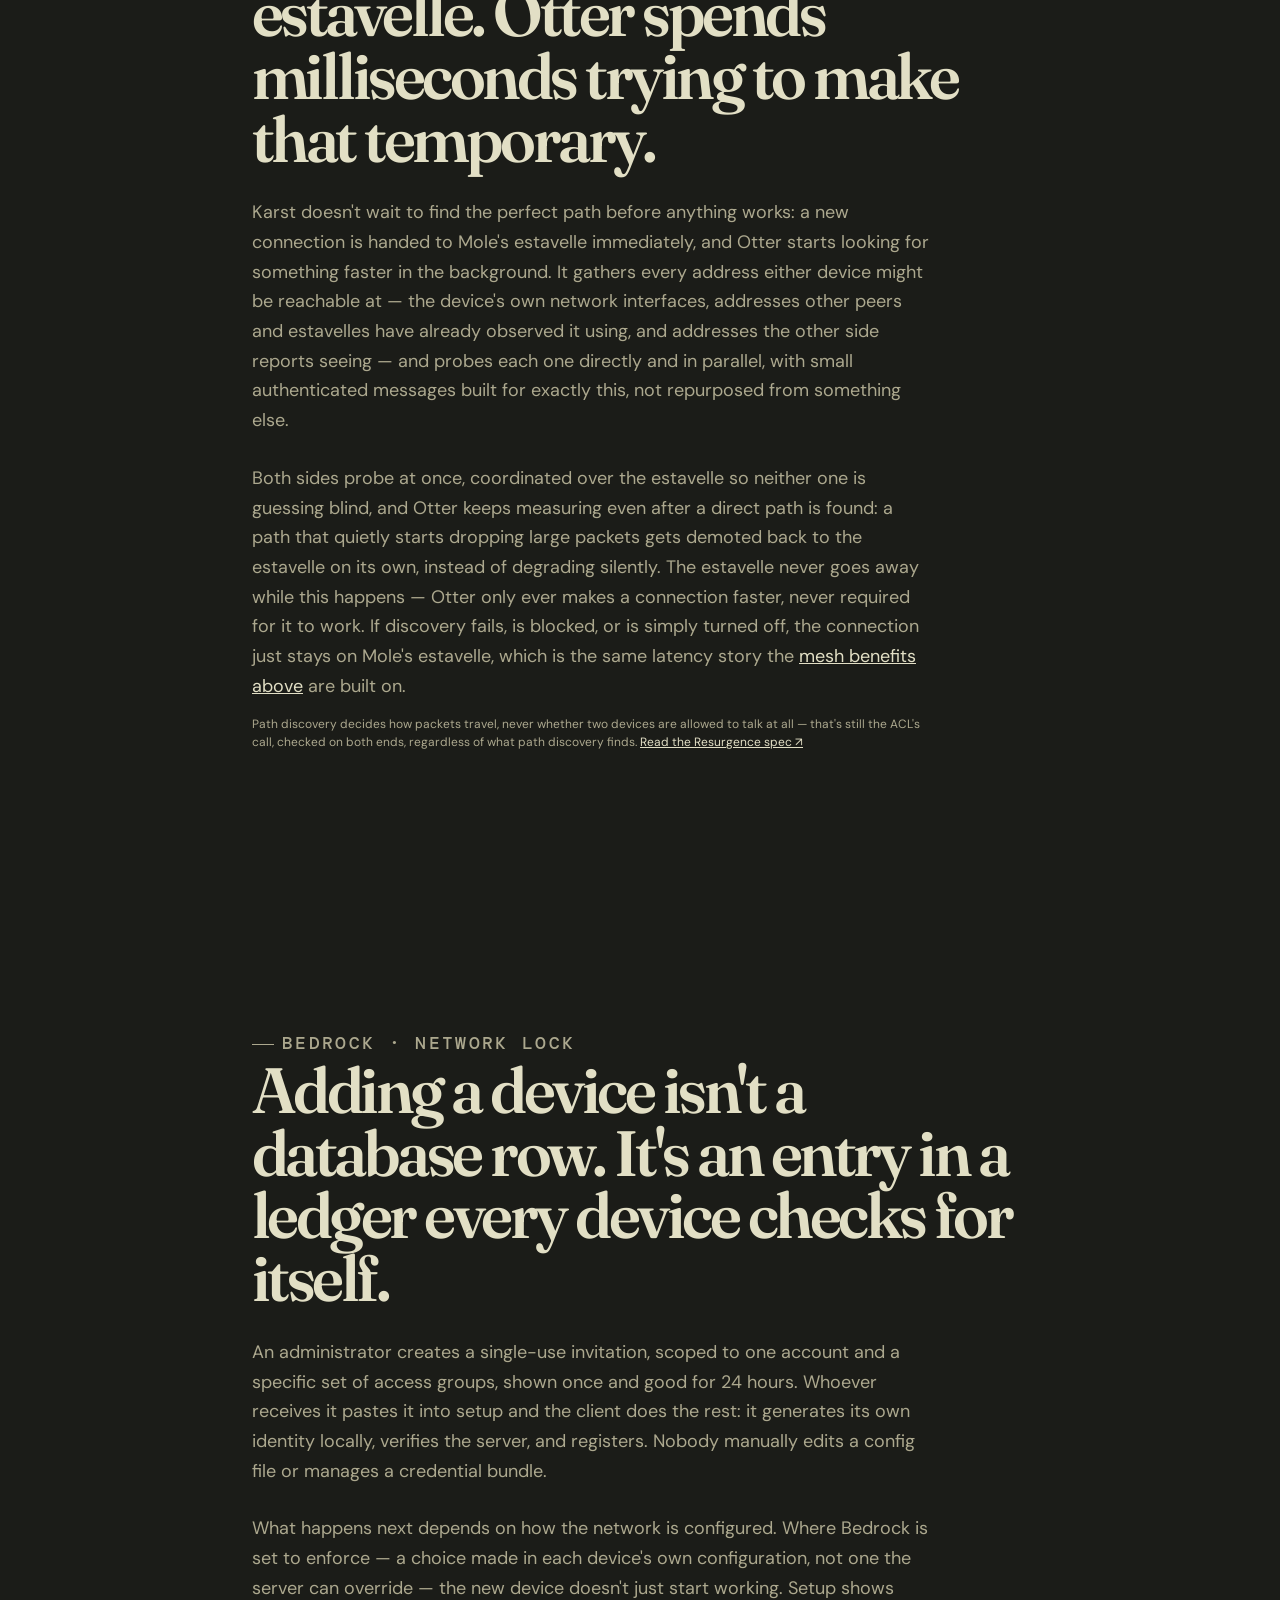
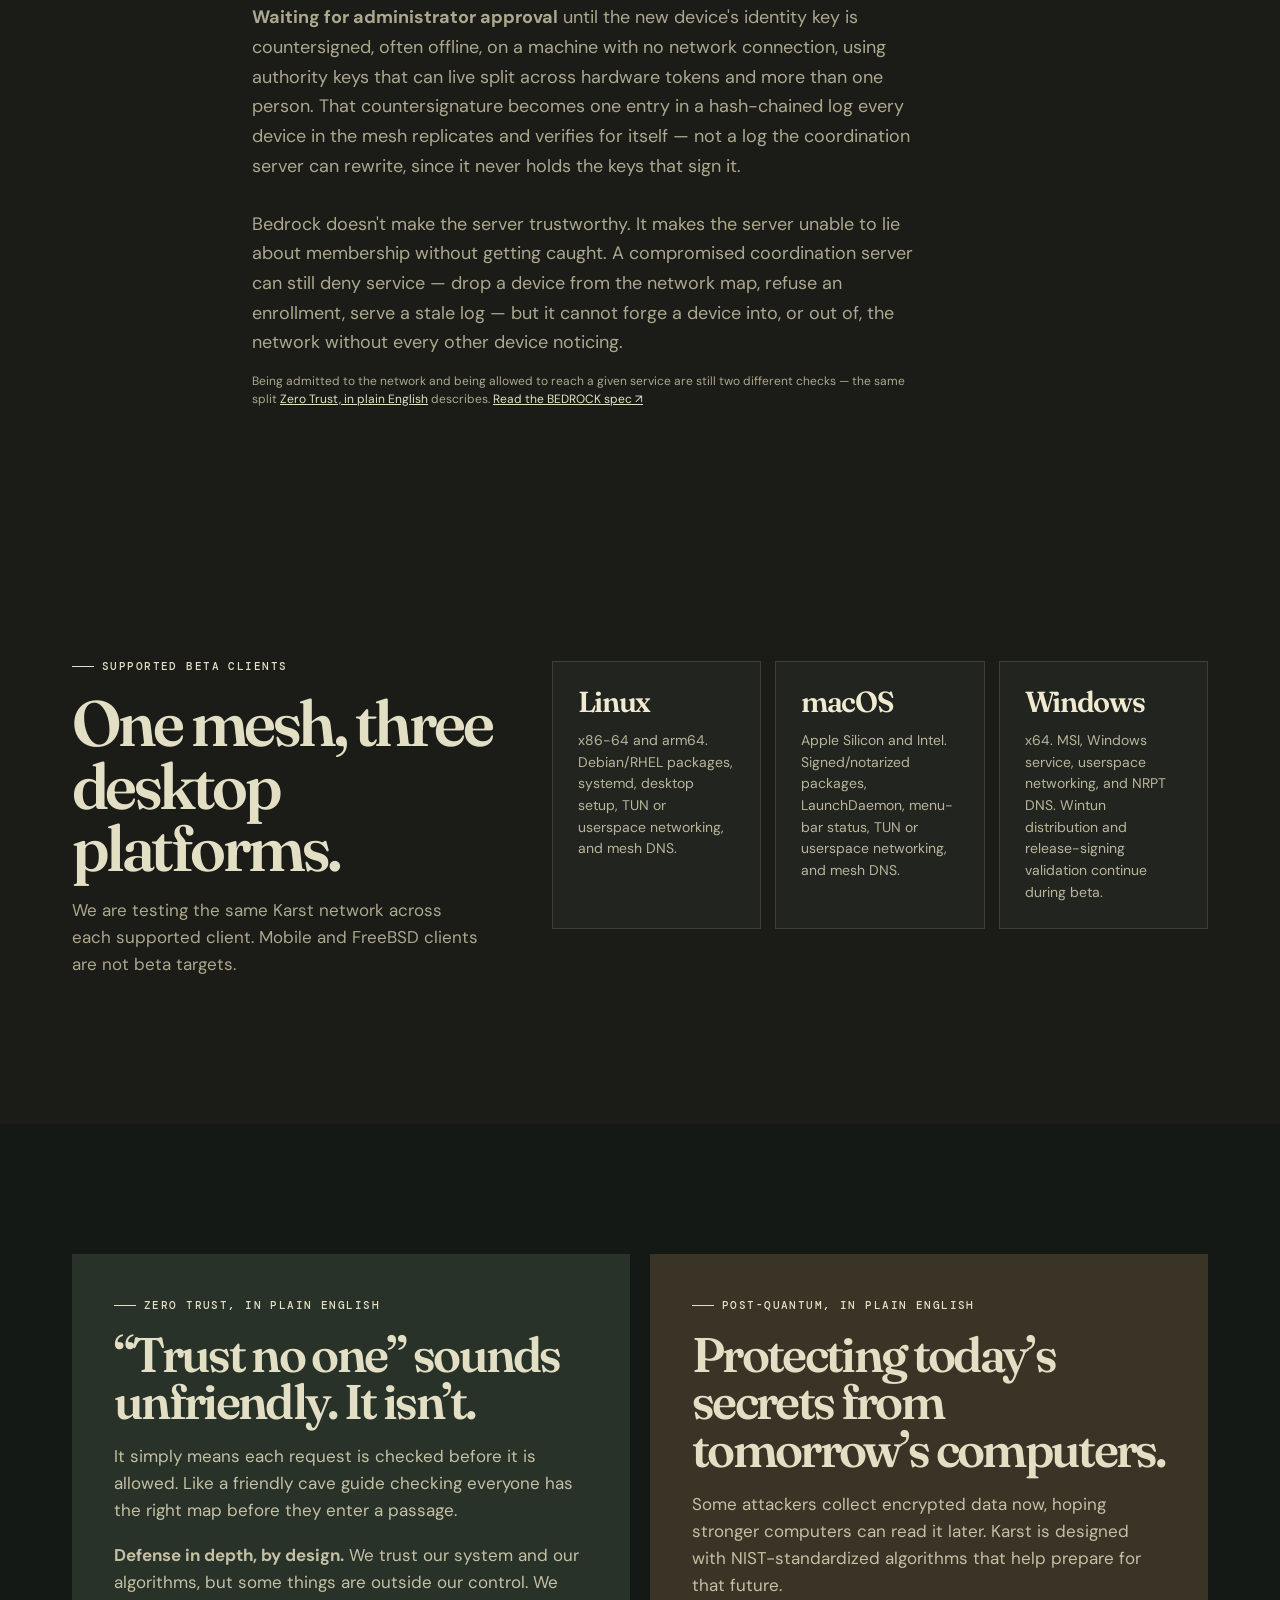
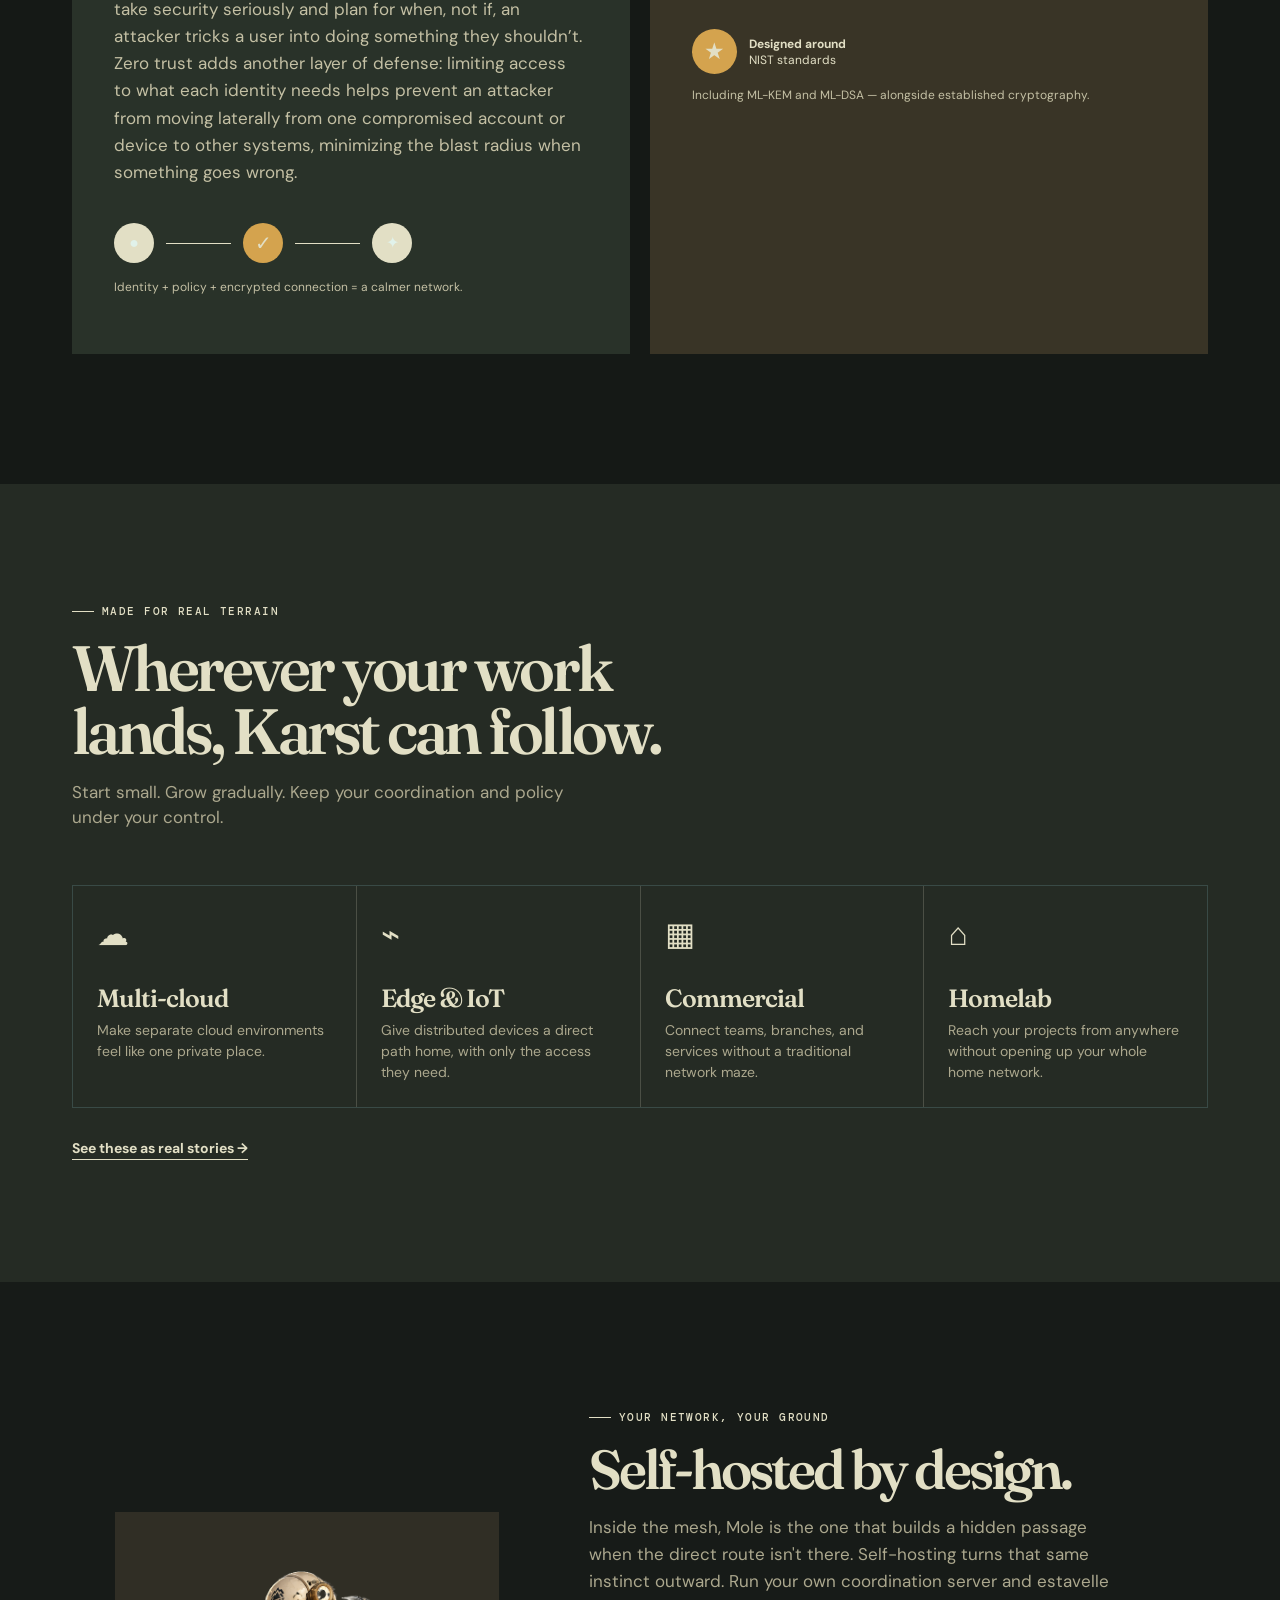
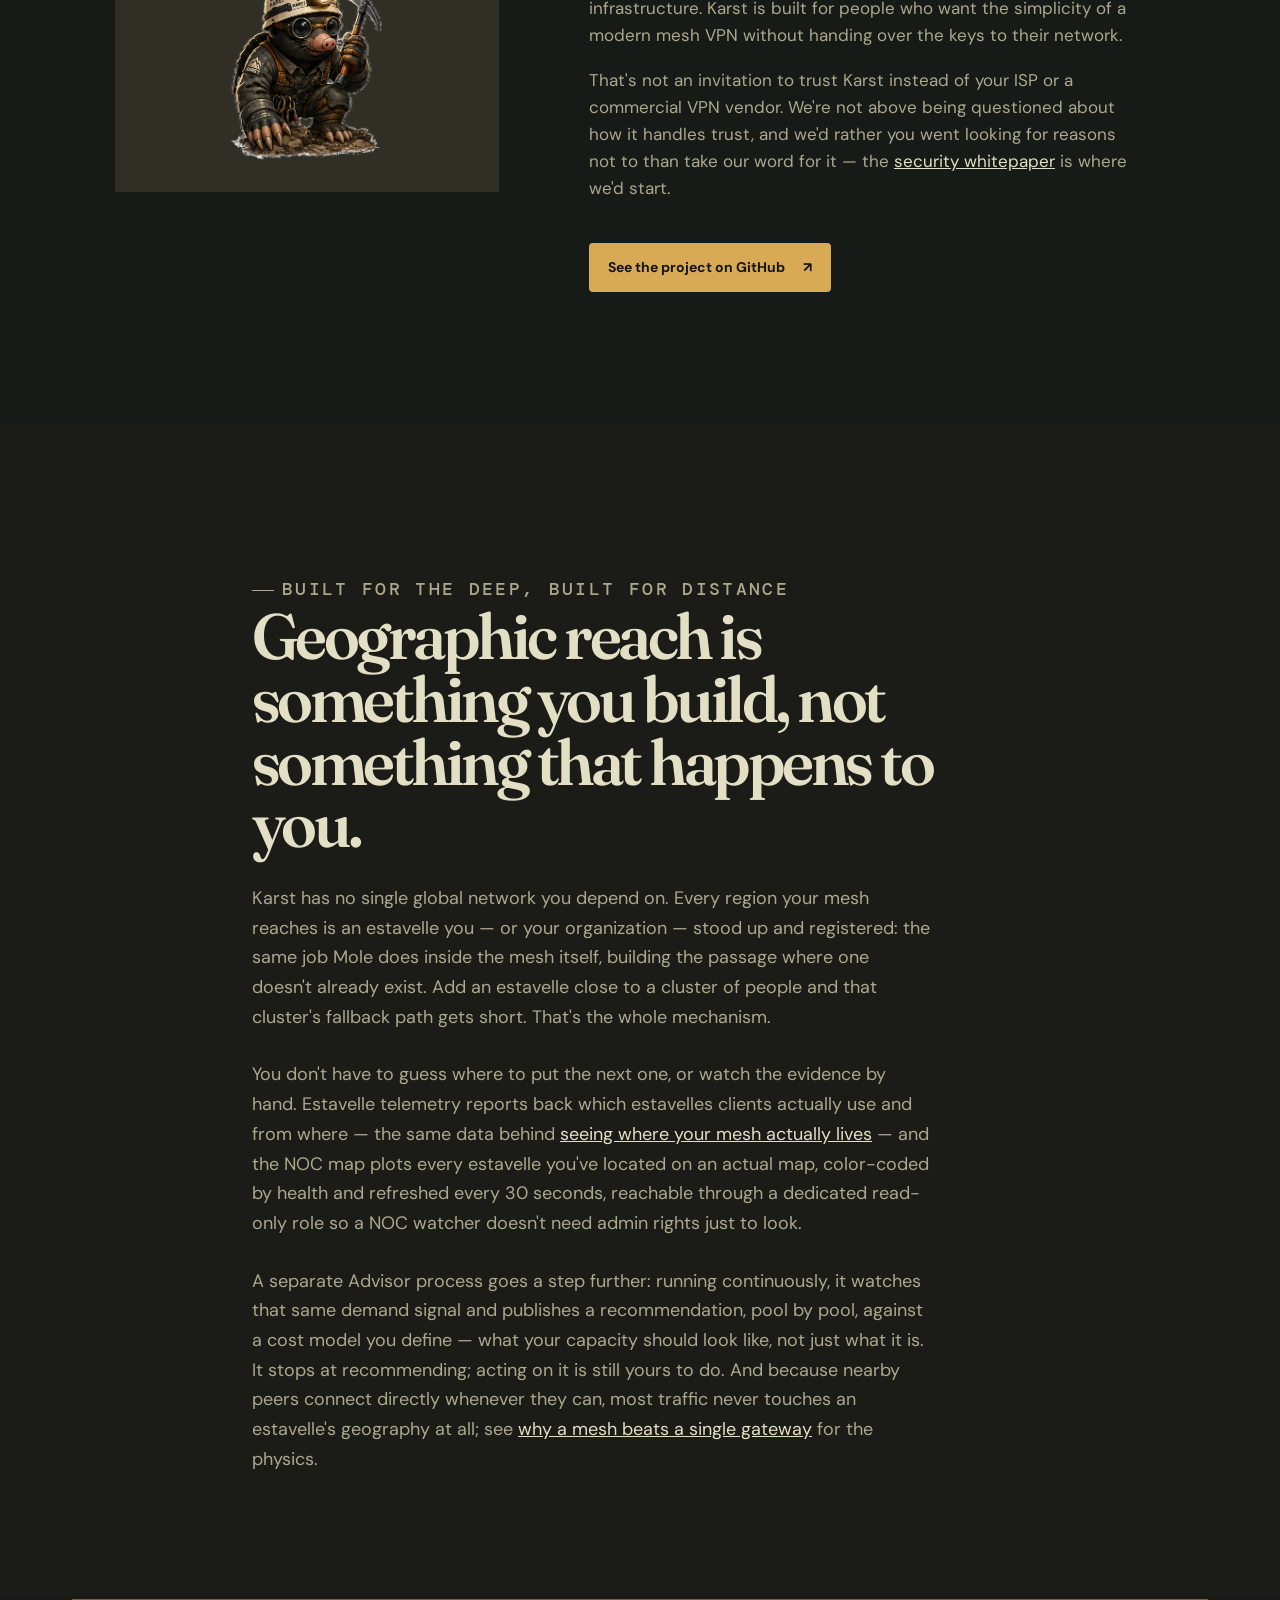
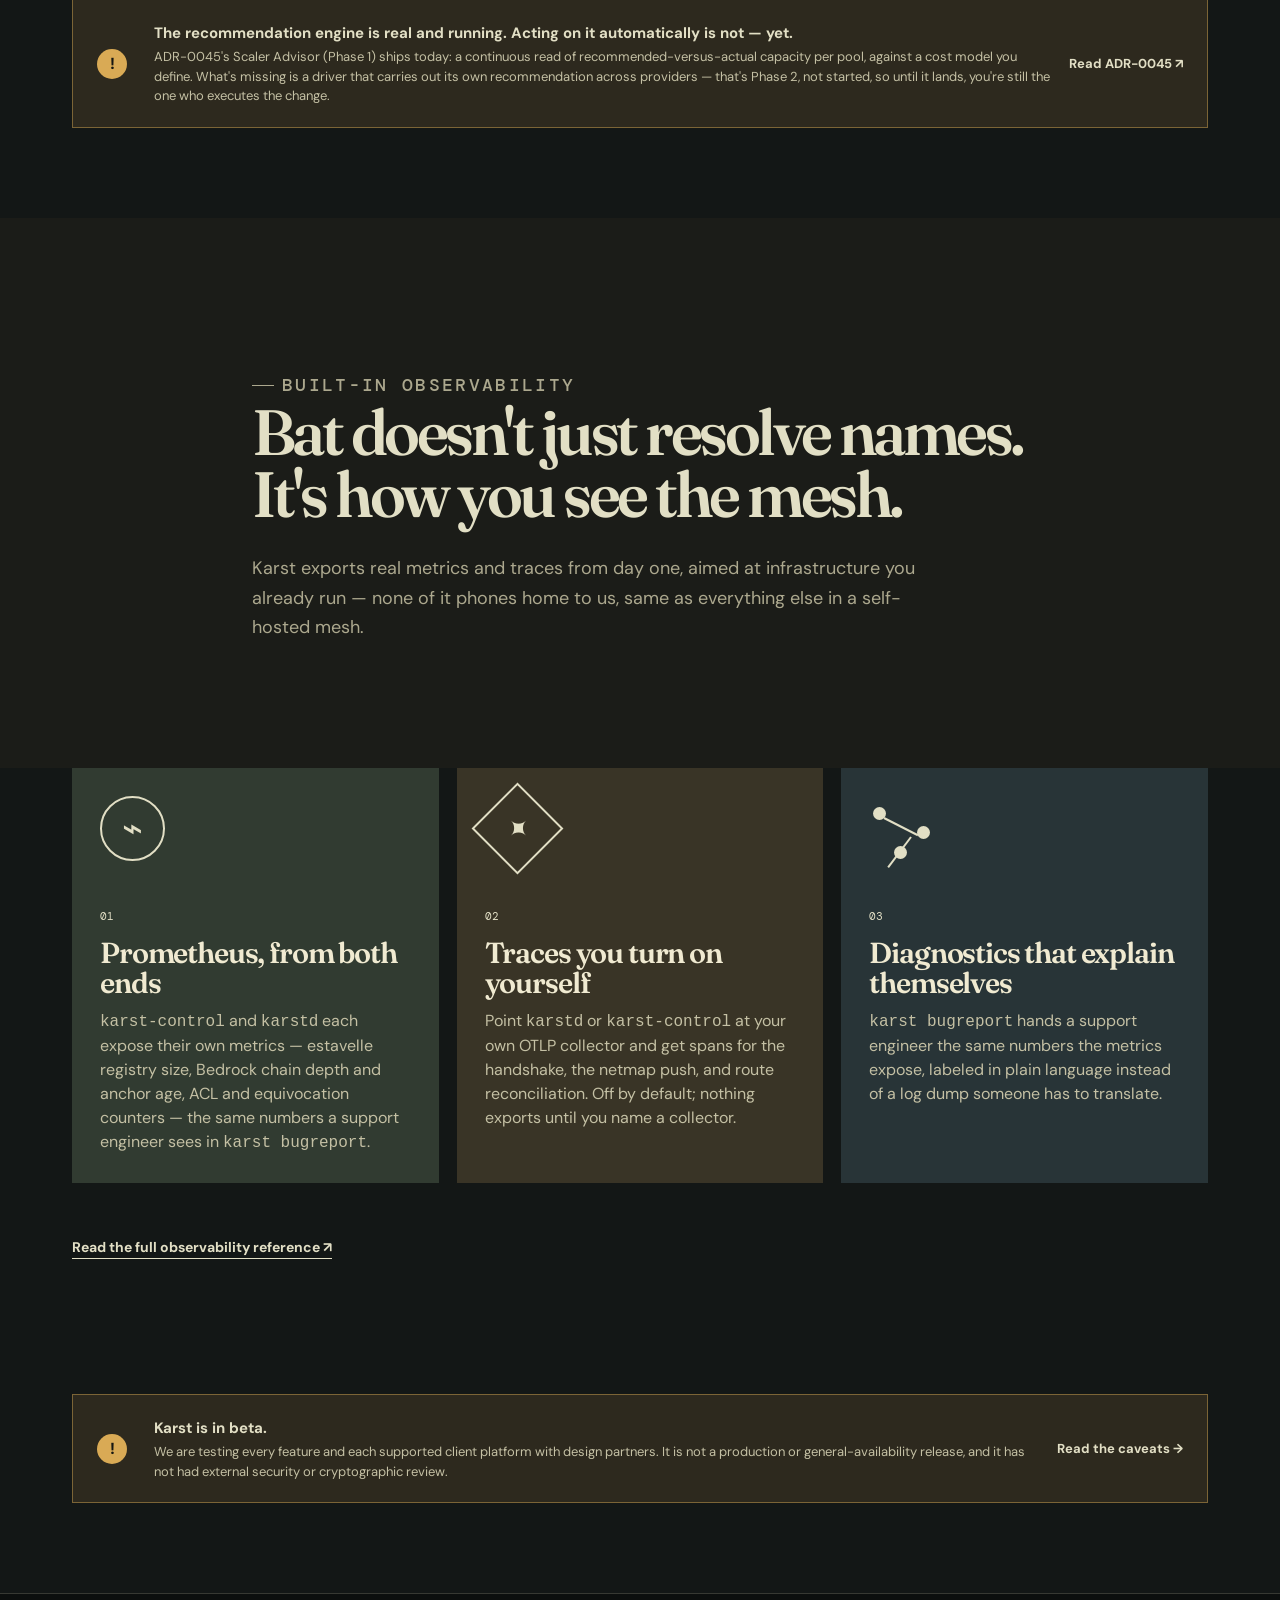
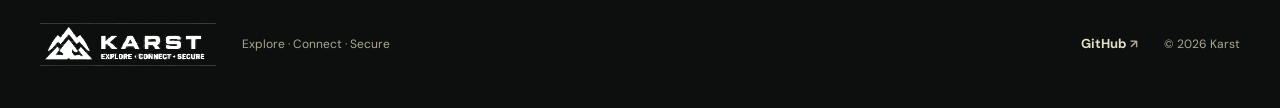
==== commit 8f6c727f: "rename Relay to Estavelle throughout (matches ADR-0069) Karst's own repo renamed Relay to Estavelle " ====
--- a/index.html
+++ b/index.html
@@ -67,7 +67,7 @@
           <ol class="steps">
             <li><span class="step-no">1</span><div><h3>Add a device</h3><p>A laptop, a sensor, a cloud service, or a small computer at home joins your private network.</p></div><span class="step-art device-art" aria-hidden="true"></span></li>
             <li><span class="step-no">2</span><div><h3>Set the rules</h3><p>Say exactly which people and services can communicate. Nothing gets access just by being nearby.</p></div><span class="step-art rule-art" aria-hidden="true"></span></li>
-            <li><span class="step-no">3</span><div><h3>Let Karst find a path</h3><p>Devices connect directly when they can, and use an encrypted relay when they cannot.</p></div><span class="step-art flow-art" aria-hidden="true"></span></li>
+            <li><span class="step-no">3</span><div><h3>Let Karst find a path</h3><p>Devices connect directly when they can, and use an encrypted estavelle when they cannot.</p></div><span class="step-art flow-art" aria-hidden="true"></span></li>
           </ol>
         </section>
 
@@ -90,28 +90,28 @@
               <figcaption><strong>Classic VPN: hub and spoke</strong><span>Alice and Bea sit in the same city, but their traffic detours to a gateway that may be a continent away — and back.</span></figcaption>
             </figure>
             <figure class="path-card path-card-mesh">
-              <svg viewBox="0 0 320 200" role="img" aria-label="Mesh VPN: the same two laptops connect directly to each other, with an optional relay used only as a fallback.">
+              <svg viewBox="0 0 320 200" role="img" aria-label="Mesh VPN: the same two laptops connect directly to each other, with an optional estavelle used only as a fallback.">
                 <line class="p-direct" x1="60" y1="150" x2="260" y2="150"/>
                 <line class="p-ghost" x1="60" y1="150" x2="160" y2="35"/><line class="p-ghost" x1="260" y1="150" x2="160" y2="35"/>
-                <circle class="n-relay" cx="160" cy="35" r="17"/><text x="160" y="39" text-anchor="middle">relay</text>
+                <circle class="n-estavelle" cx="160" cy="35" r="17"/><text x="160" y="39" text-anchor="middle">estavelle</text>
                 <circle class="n-dev" cx="60" cy="150" r="14"/><circle class="n-dev" cx="260" cy="150" r="14"/>
                 <text x="60" y="184" text-anchor="middle">Alice</text><text x="260" y="184" text-anchor="middle">Bea</text>
               </svg>
-              <figcaption><strong>Karst mesh: direct when it can be</strong><span>The same two people connect straight across town. The encrypted relay is only a fallback when a direct path is blocked.</span></figcaption>
+              <figcaption><strong>Karst mesh: direct when it can be</strong><span>The same two people connect straight across town. The encrypted estavelle is only a fallback when a direct path is blocked.</span></figcaption>
             </figure>
           </div>
 
           <div class="physics">
             <p class="physics-label">THE PHYSICS, IN ONE EXAMPLE</p>
             <p>Light in optical fibre covers roughly 200 km per millisecond, so distance sets a hard floor on latency that no hardware upgrade removes. Picture two colleagues in Frankfurt and a VPN gateway in Virginia, about 6,500 km away. A round trip between them must cross the Atlantic <em>four times</em> (out and back for each person), adding well over <strong>100&nbsp;ms</strong> before any processing happens. Connected directly, the same pair is limited by the distance between them — typically a few milliseconds or less. That gap is felt in every video call, SSH keystroke, file-share open, and database query.</p>
-            <p class="fine-print">Illustrative calculation from speed-of-light-in-fibre and great-circle distance; real routes are longer, so real hairpins are slower. Karst's own measurements are on the <a href="performance.html">performance page</a> and cover a single lab LAN only; relay-forced and multi-site paths have not been measured yet.</p>
+            <p class="fine-print">Illustrative calculation from speed-of-light-in-fibre and great-circle distance; real routes are longer, so real hairpins are slower. Karst's own measurements are on the <a href="performance.html">performance page</a> and cover a single lab LAN only; estavelle-forced and multi-site paths have not been measured yet.</p>
           </div>
 
           <div class="benefit-grid">
             <article><span class="benefit-no">01</span><h3>Shorter paths, lower latency</h3><p>Traffic takes the direct route between peers instead of hairpinning through a central site. Nearby devices stay nearby, on the network as well as on the map.</p></article>
             <article><span class="benefit-no">02</span><h3>No single choke point</h3><p>Every conversation uses its own path, so throughput scales with the devices you add rather than with one gateway's uplink, CPU, and licence tier.</p></article>
-            <article><span class="benefit-no">03</span><h3>Redundancy built in</h3><p>If one link, site, or relay fails, peers can reroute through another path instead of the whole network going dark. There is no one box whose outage takes everyone offline.</p></article>
-            <article><span class="benefit-no">04</span><h3>Graceful fallback</h3><p>When NATs or firewalls block a direct connection, traffic flows through an encrypted relay. You can place relays close to your people so even the fallback path stays short.</p></article>
+            <article><span class="benefit-no">03</span><h3>Redundancy built in</h3><p>If one link, site, or estavelle fails, peers can reroute through another path instead of the whole network going dark. There is no one box whose outage takes everyone offline.</p></article>
+            <article><span class="benefit-no">04</span><h3>Graceful fallback</h3><p>When NATs or firewalls block a direct connection, traffic flows through an encrypted estavelle. You can place estavelles close to your people so even the fallback path stays short.</p></article>
             <article><span class="benefit-no">05</span><h3>Smaller blast radius</h3><p>Classic VPNs often drop remote users onto a flat internal network. A mesh grants access device to device, per policy, so a compromised laptop can reach only what it was allowed to reach.</p></article>
             <article><span class="benefit-no">06</span><h3>Less backhaul cost</h3><p>Cloud-to-cloud and branch-to-branch traffic doesn't have to pass through, and be billed at, a central data centre. Fewer hops also means less bandwidth to buy and manage.</p></article>
             <article><span class="benefit-no">07</span><h3>Grows without redesign</h3><p>Adding a device means enrolling it, not re-planning tunnels, routes, and capacity at the hub. Multi-cloud, remote offices, and home labs join the same mesh the same way.</p></article>
@@ -125,19 +125,19 @@
           <div class="guide-intro"><p class="eyebrow"><span></span> meet the field team</p><h2>Every Karst component has a job to do.</h2><p>Each one maps to a single instinct — sense, adapt, build, or secure — and a connection moves through all four in that order: Bat resolves the name, Otter finds the path, Mole fills in when Otter can't, and Raccoon has the final say on whether any of it was allowed.</p></div>
           <div class="guide-grid">
             <article class="guide-card"><div class="mascot mascot-bat" role="img" aria-label="Bat Karst mascot"></div><div class="component-copy"><p class="component-kicker">KARSTDNS · SENSES <span class="beta">BETA</span></p><h3>Bat</h3><p class="tagline">Sees all. Navigates darkness.</p><p>Gives your mesh memorable private names, so you reach the right service without keeping track of addresses — the first thing checked when a connection starts, and what tells Otter where to go looking. The same instinct for sensing is also why you can actually see the mesh from the outside: it's behind Karst's <a href="#observability">metrics and traces</a>.</p></div></article>
-            <article class="guide-card"><div class="mascot mascot-otter" role="img" aria-label="Otter Karst mascot"></div><div class="component-copy"><p class="component-kicker">AVEN · ADAPTS <span class="beta">BETA</span></p><h3>Otter</h3><p class="tagline">Adapts. Flows through any environment.</p><p>Finds the best route between two devices, direct whenever it can — and hands off to Mole's relay the moment an obstacle won't move. See exactly <a href="#aven">how it looks for that path</a>.</p></div></article>
-            <article class="guide-card"><div class="mascot mascot-mole" role="img" aria-label="Mole Karst mascot"></div><div class="component-copy"><p class="component-kicker">PONOR / RELAY · BUILDS <span class="beta">BETA</span></p><h3>Mole</h3><p class="tagline">Built for the deep. Uncovers the hidden.</p><p>Provides an encrypted bridge when a direct path is not possible, keeping the mesh moving. The same instinct for building is why <a href="#self-hosted">self-hosting scales geographically</a>: every relay is one you dig and place yourself, wherever your people actually are.</p></div></article>
+            <article class="guide-card"><div class="mascot mascot-otter" role="img" aria-label="Otter Karst mascot"></div><div class="component-copy"><p class="component-kicker">RESURGENCE · ADAPTS <span class="beta">BETA</span></p><h3>Otter</h3><p class="tagline">Adapts. Flows through any environment.</p><p>Finds the best route between two devices, direct whenever it can — and hands off to Mole's estavelle the moment an obstacle won't move. See exactly <a href="#resurgence">how it looks for that path</a>.</p></div></article>
+            <article class="guide-card"><div class="mascot mascot-mole" role="img" aria-label="Mole Karst mascot"></div><div class="component-copy"><p class="component-kicker">PONOR / ESTAVELLE · BUILDS <span class="beta">BETA</span></p><h3>Mole</h3><p class="tagline">Built for the deep. Uncovers the hidden.</p><p>Provides an encrypted bridge when a direct path is not possible, keeping the mesh moving. The same instinct for building is why <a href="#self-hosted">self-hosting scales geographically</a>: every estavelle is one you dig and place yourself, wherever your people actually are.</p></div></article>
             <article class="guide-card"><div class="mascot mascot-raccoon" role="img" aria-label="Raccoon Karst mascot"></div><div class="component-copy"><p class="component-kicker">BEDROCK · SECURES <span class="beta">BETA</span></p><h3>Raccoon</h3><p class="tagline">Resourceful. Solves every challenge.</p><p>Adds a network lock: a practical way to keep membership rooted in the people you trust. Every name Bat resolves and every path Otter opens still has to clear Raccoon's ledger first — trust is checked, not assumed. Here's <a href="#bedrock">what that means when a device joins</a>.</p></div></article>
           </div>
-          <div class="protocol-line"><span>PHREATIC + CONTROL</span><p>PHREATIC provides the post-quantum handshake and encrypted transport. <code>karstd</code> runs on each client; <code>karst-control</code>, the admin console, and the portal handle enrollment, identity, policy, audit, relay/TURN configuration, invitations, and device lifecycle. Subnet routing, exit nodes, ACL-gated SSH, metrics, and diagnostics are part of the beta feature set.</p></div>
-        </section>
-
-        <section class="statement" id="aven">
-          <p class="eyebrow"><span></span> aven · path discovery</p>
-          <h2>Every connection starts on the relay. Otter spends milliseconds trying to make that temporary.</h2>
-          <p>Karst doesn't wait to find the perfect path before anything works: a new connection is handed to Mole's relay immediately, and Otter starts looking for something faster in the background. It gathers every address either device might be reachable at — the device's own network interfaces, addresses other peers and relays have already observed it using, and addresses the other side reports seeing — and probes each one directly and in parallel, with small authenticated messages built for exactly this, not repurposed from something else.</p>
-          <p>Both sides probe at once, coordinated over the relay so neither one is guessing blind, and Otter keeps measuring even after a direct path is found: a path that quietly starts dropping large packets gets demoted back to the relay on its own, instead of degrading silently. The relay never goes away while this happens — Otter only ever makes a connection faster, never required for it to work. If discovery fails, is blocked, or is simply turned off, the connection just stays on Mole's relay, which is the same latency story the <a href="#mesh">mesh benefits above</a> are built on.</p>
-          <p class="fine-print">Path discovery decides how packets travel, never whether two devices are allowed to talk at all — that's still the ACL's call, checked on both ends, regardless of what path discovery finds. <a href="https://github.com/karst-net/karst/blob/main/spec/aven-v1.md">Read the AVEN spec <span aria-hidden="true">↗</span></a></p>
+          <div class="protocol-line"><span>PHREATIC + CONTROL</span><p>PHREATIC provides the post-quantum handshake and encrypted transport. <code>karstd</code> runs on each client; <code>karst-control</code>, the admin console, and the portal handle enrollment, identity, policy, audit, estavelle/TURN configuration, invitations, and device lifecycle. Subnet routing, exit nodes, ACL-gated SSH, metrics, and diagnostics are part of the beta feature set.</p></div>
+        </section>
+
+        <section class="statement" id="resurgence">
+          <p class="eyebrow"><span></span> resurgence · path discovery</p>
+          <h2>Every connection starts on the estavelle. Otter spends milliseconds trying to make that temporary.</h2>
+          <p>Karst doesn't wait to find the perfect path before anything works: a new connection is handed to Mole's estavelle immediately, and Otter starts looking for something faster in the background. It gathers every address either device might be reachable at — the device's own network interfaces, addresses other peers and estavelles have already observed it using, and addresses the other side reports seeing — and probes each one directly and in parallel, with small authenticated messages built for exactly this, not repurposed from something else.</p>
+          <p>Both sides probe at once, coordinated over the estavelle so neither one is guessing blind, and Otter keeps measuring even after a direct path is found: a path that quietly starts dropping large packets gets demoted back to the estavelle on its own, instead of degrading silently. The estavelle never goes away while this happens — Otter only ever makes a connection faster, never required for it to work. If discovery fails, is blocked, or is simply turned off, the connection just stays on Mole's estavelle, which is the same latency story the <a href="#mesh">mesh benefits above</a> are built on.</p>
+          <p class="fine-print">Path discovery decides how packets travel, never whether two devices are allowed to talk at all — that's still the ACL's call, checked on both ends, regardless of what path discovery finds. <a href="https://github.com/karst-net/karst/blob/main/spec/resurgence-v1.md">Read the Resurgence spec <span aria-hidden="true">↗</span></a></p>
         </section>
 
         <section class="statement" id="bedrock">
@@ -189,15 +189,15 @@
 
         <section class="self-hosted" id="self-hosted">
           <div class="self-hosted-art" role="img" aria-label="Mole Karst mascot"></div>
-          <div><p class="eyebrow"><span></span> your network, your ground</p><h2>Self-hosted by design.</h2><p>Inside the mesh, Mole is the one that builds a hidden passage when the direct route isn't there. Self-hosting turns that same instinct outward. Run your own coordination server and relay infrastructure. Karst is built for people who want the simplicity of a modern mesh VPN without handing over the keys to their network.</p><p>That's not an invitation to trust Karst instead of your ISP or a commercial VPN vendor. We're not above being questioned about how it handles trust, and we'd rather you went looking for reasons not to than take our word for it — the <a href="https://github.com/karst-net/karst/blob/main/docs/SECURITY-WHITEPAPER.md">security whitepaper</a> is where we'd start.</p><a class="button button-dark" href="https://github.com/karst-net/karst">See the project on GitHub <span aria-hidden="true">↗</span></a></div>
+          <div><p class="eyebrow"><span></span> your network, your ground</p><h2>Self-hosted by design.</h2><p>Inside the mesh, Mole is the one that builds a hidden passage when the direct route isn't there. Self-hosting turns that same instinct outward. Run your own coordination server and estavelle infrastructure. Karst is built for people who want the simplicity of a modern mesh VPN without handing over the keys to their network.</p><p>That's not an invitation to trust Karst instead of your ISP or a commercial VPN vendor. We're not above being questioned about how it handles trust, and we'd rather you went looking for reasons not to than take our word for it — the <a href="https://github.com/karst-net/karst/blob/main/docs/SECURITY-WHITEPAPER.md">security whitepaper</a> is where we'd start.</p><a class="button button-dark" href="https://github.com/karst-net/karst">See the project on GitHub <span aria-hidden="true">↗</span></a></div>
         </section>
 
         <section class="statement" id="geographic-scaling">
           <p class="eyebrow"><span></span> built for the deep, built for distance</p>
           <h2>Geographic reach is something you build, not something that happens to you.</h2>
-          <p>Karst has no single global network you depend on. Every region your mesh reaches is a relay you — or your organization — stood up and registered: the same job Mole does inside the mesh itself, building the passage where one doesn't already exist. Add a relay close to a cluster of people and that cluster's fallback path gets short. That's the whole mechanism.</p>
-          <p>You don't have to guess where to put the next one, or watch the evidence by hand. Relay telemetry reports back which relays clients actually use and from where — the same data behind <a href="scenarios.html">seeing where your mesh actually lives</a> — and the NOC map plots every relay you've located on an actual map, color-coded by health and refreshed every 30 seconds, reachable through a dedicated read-only role so a NOC watcher doesn't need admin rights just to look.</p>
-          <p>A separate Advisor process goes a step further: running continuously, it watches that same demand signal and publishes a recommendation, pool by pool, against a cost model you define — what your capacity should look like, not just what it is. It stops at recommending; acting on it is still yours to do. And because nearby peers connect directly whenever they can, most traffic never touches a relay's geography at all; see <a href="#mesh">why a mesh beats a single gateway</a> for the physics.</p>
+          <p>Karst has no single global network you depend on. Every region your mesh reaches is an estavelle you — or your organization — stood up and registered: the same job Mole does inside the mesh itself, building the passage where one doesn't already exist. Add an estavelle close to a cluster of people and that cluster's fallback path gets short. That's the whole mechanism.</p>
+          <p>You don't have to guess where to put the next one, or watch the evidence by hand. Estavelle telemetry reports back which estavelles clients actually use and from where — the same data behind <a href="scenarios.html">seeing where your mesh actually lives</a> — and the NOC map plots every estavelle you've located on an actual map, color-coded by health and refreshed every 30 seconds, reachable through a dedicated read-only role so a NOC watcher doesn't need admin rights just to look.</p>
+          <p>A separate Advisor process goes a step further: running continuously, it watches that same demand signal and publishes a recommendation, pool by pool, against a cost model you define — what your capacity should look like, not just what it is. It stops at recommending; acting on it is still yours to do. And because nearby peers connect directly whenever they can, most traffic never touches an estavelle's geography at all; see <a href="#mesh">why a mesh beats a single gateway</a> for the physics.</p>
         </section>
 
         <aside class="status-note" aria-label="What the scaling advisor does and doesn't do, today">
@@ -216,7 +216,7 @@
         </section>
 
         <section class="feature-grid" aria-label="Observability features">
-          <article class="feature feature-teal"><div class="feature-icon lock-icon" aria-hidden="true">⌁</div><p class="number">01</p><h3>Prometheus, from both ends</h3><p><code>karst-control</code> and <code>karstd</code> each expose their own metrics — relay registry size, Bedrock chain depth and anchor age, ACL and equivocation counters — the same numbers a support engineer sees in <code>karst bugreport</code>.</p></article>
+          <article class="feature feature-teal"><div class="feature-icon lock-icon" aria-hidden="true">⌁</div><p class="number">01</p><h3>Prometheus, from both ends</h3><p><code>karst-control</code> and <code>karstd</code> each expose their own metrics — estavelle registry size, Bedrock chain depth and anchor age, ACL and equivocation counters — the same numbers a support engineer sees in <code>karst bugreport</code>.</p></article>
           <article class="feature feature-sand"><div class="feature-icon crystal-icon" aria-hidden="true">✦</div><p class="number">02</p><h3>Traces you turn on yourself</h3><p>Point <code>karstd</code> or <code>karst-control</code> at your own OTLP collector and get spans for the handshake, the netmap push, and route reconciliation. Off by default; nothing exports until you name a collector.</p></article>
           <article class="feature feature-blue"><div class="feature-icon route-icon" aria-hidden="true"><i></i><i></i><i></i></div><p class="number">03</p><h3>Diagnostics that explain themselves</h3><p><code>karst bugreport</code> hands a support engineer the same numbers the metrics expose, labeled in plain language instead of a log dump someone has to translate.</p></article>
           <p class="mesh-note" style="grid-column:1/-1"><a class="text-link" href="https://github.com/karst-net/karst/blob/main/docs/observability.md">Read the full observability reference <span aria-hidden="true">↗</span></a></p>
--- a/styles.css
+++ b/styles.css
@@ -219,7 +219,7 @@
 .p-long{stroke:var(--coral);stroke-dasharray:2 7}
 .p-direct{stroke:var(--water);stroke-width:4!important}
 .p-ghost{stroke:var(--muted);opacity:.35;stroke-dasharray:3 6}
-.n-dev{fill:var(--ink)}.n-hub{fill:var(--coral)}.n-relay{fill:none;stroke:var(--muted);stroke-width:2;stroke-dasharray:3 3}
+.n-dev{fill:var(--ink)}.n-hub{fill:var(--coral)}.n-estavelle{fill:none;stroke:var(--muted);stroke-width:2;stroke-dasharray:3 3}
 .n-hub+text{fill:#151612!important}
 .path-card figcaption strong{display:block;font:600 22px Fraunces,serif;letter-spacing:-.03em;margin:14px 0 6px;color:#f0ead1}
 .path-card figcaption span{color:#b9b59b;font-size:14px;line-height:1.55}
